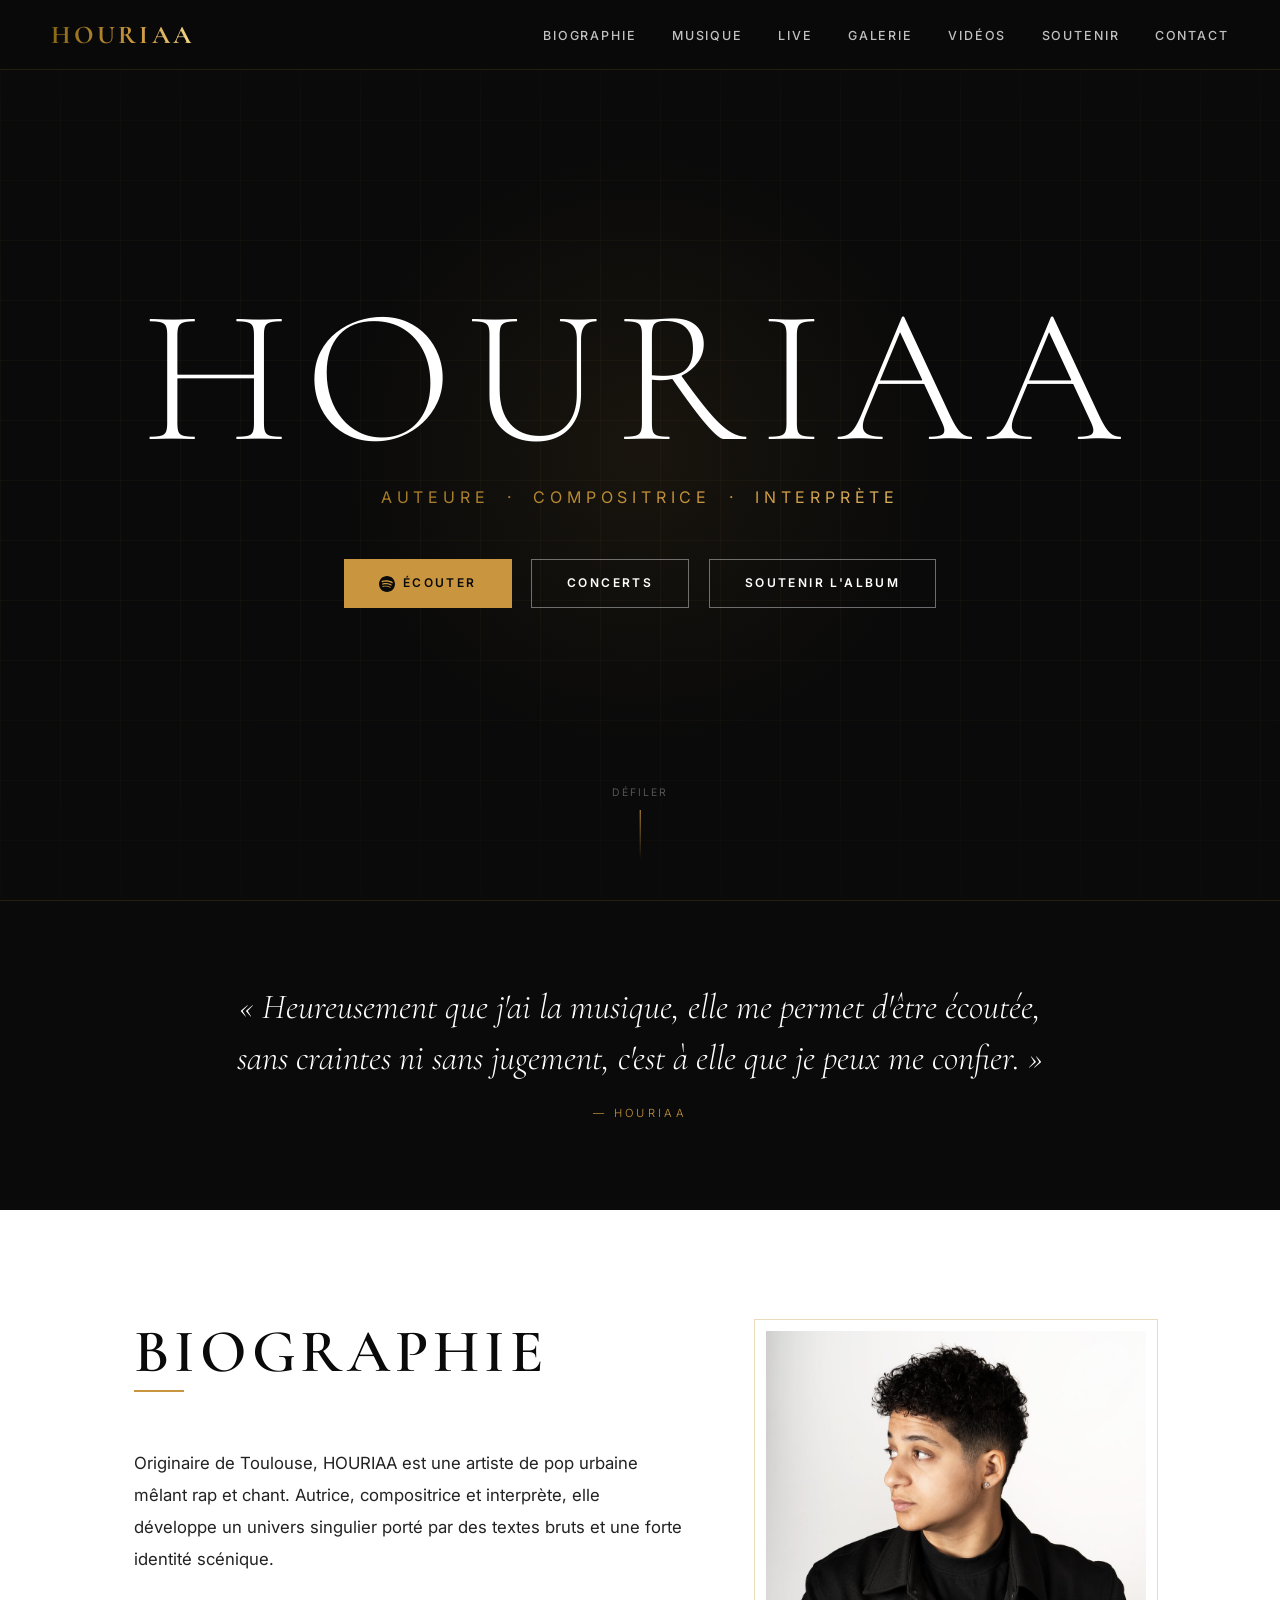
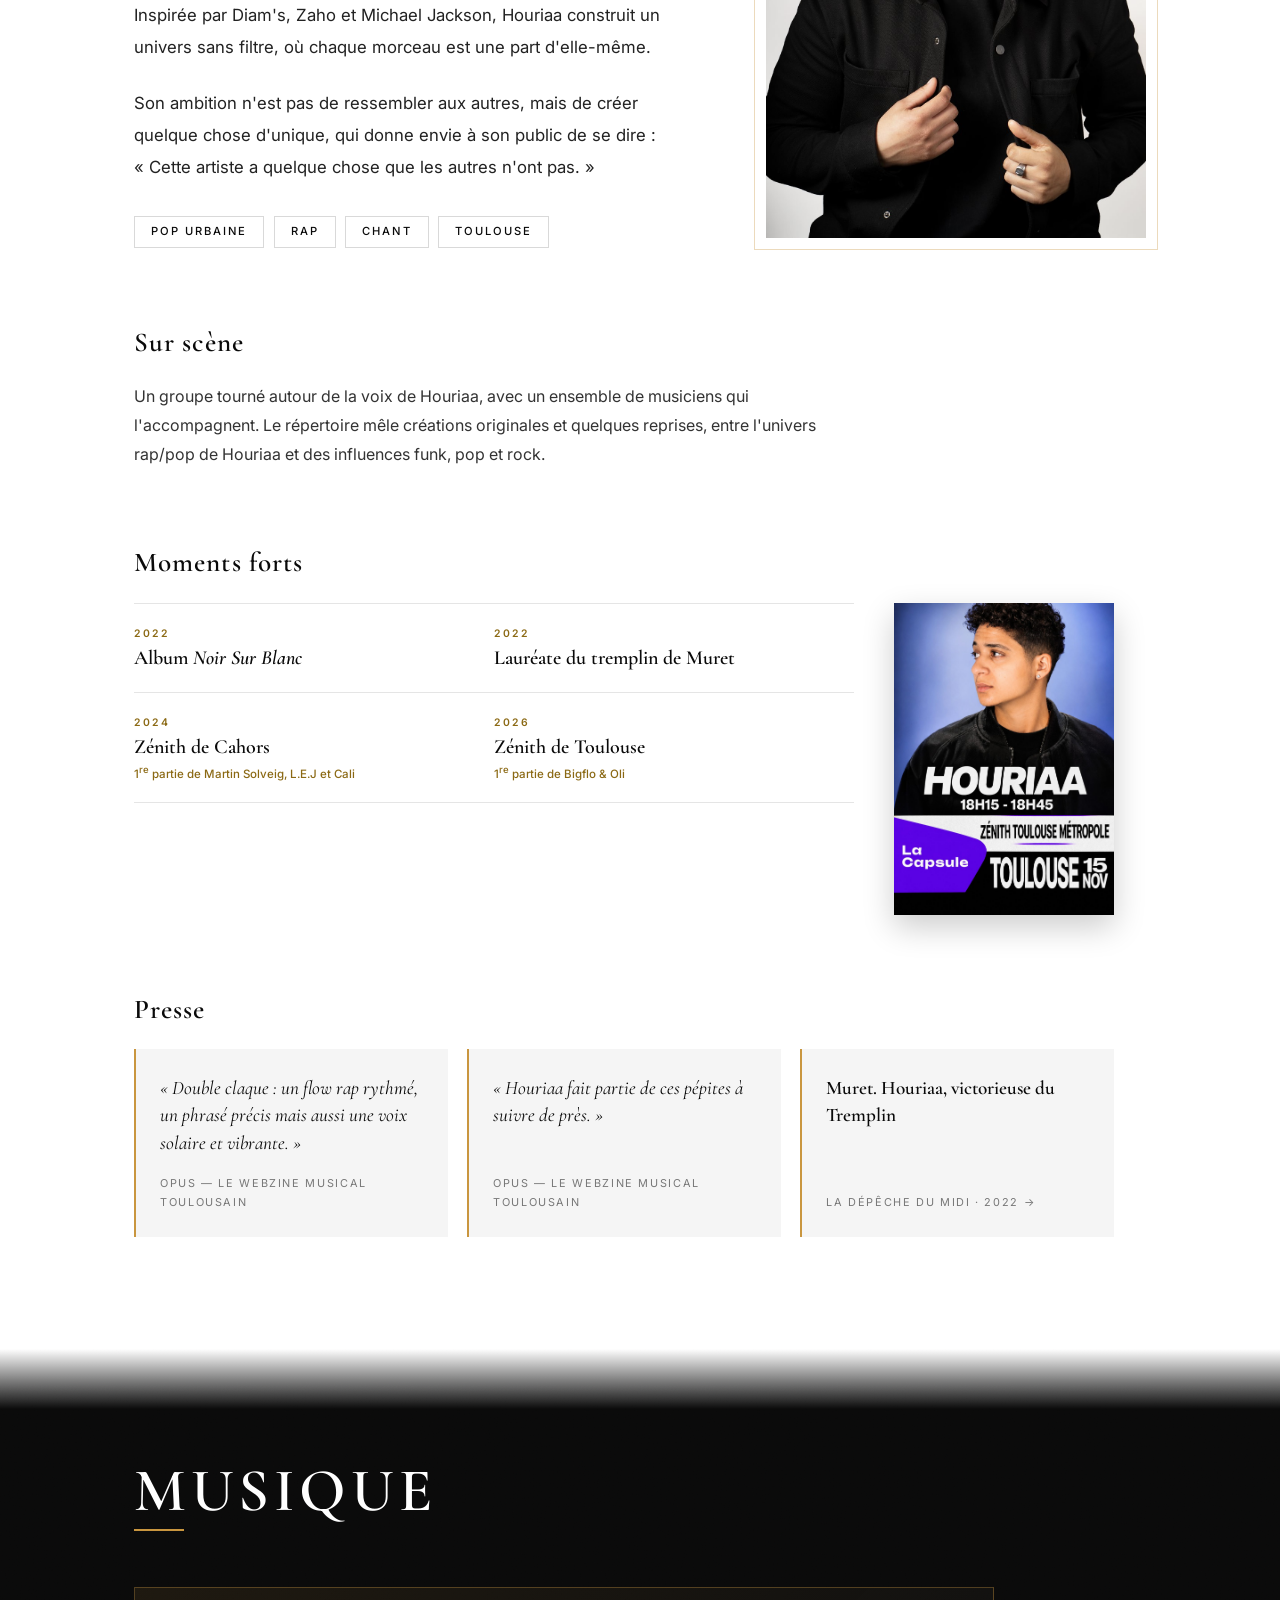
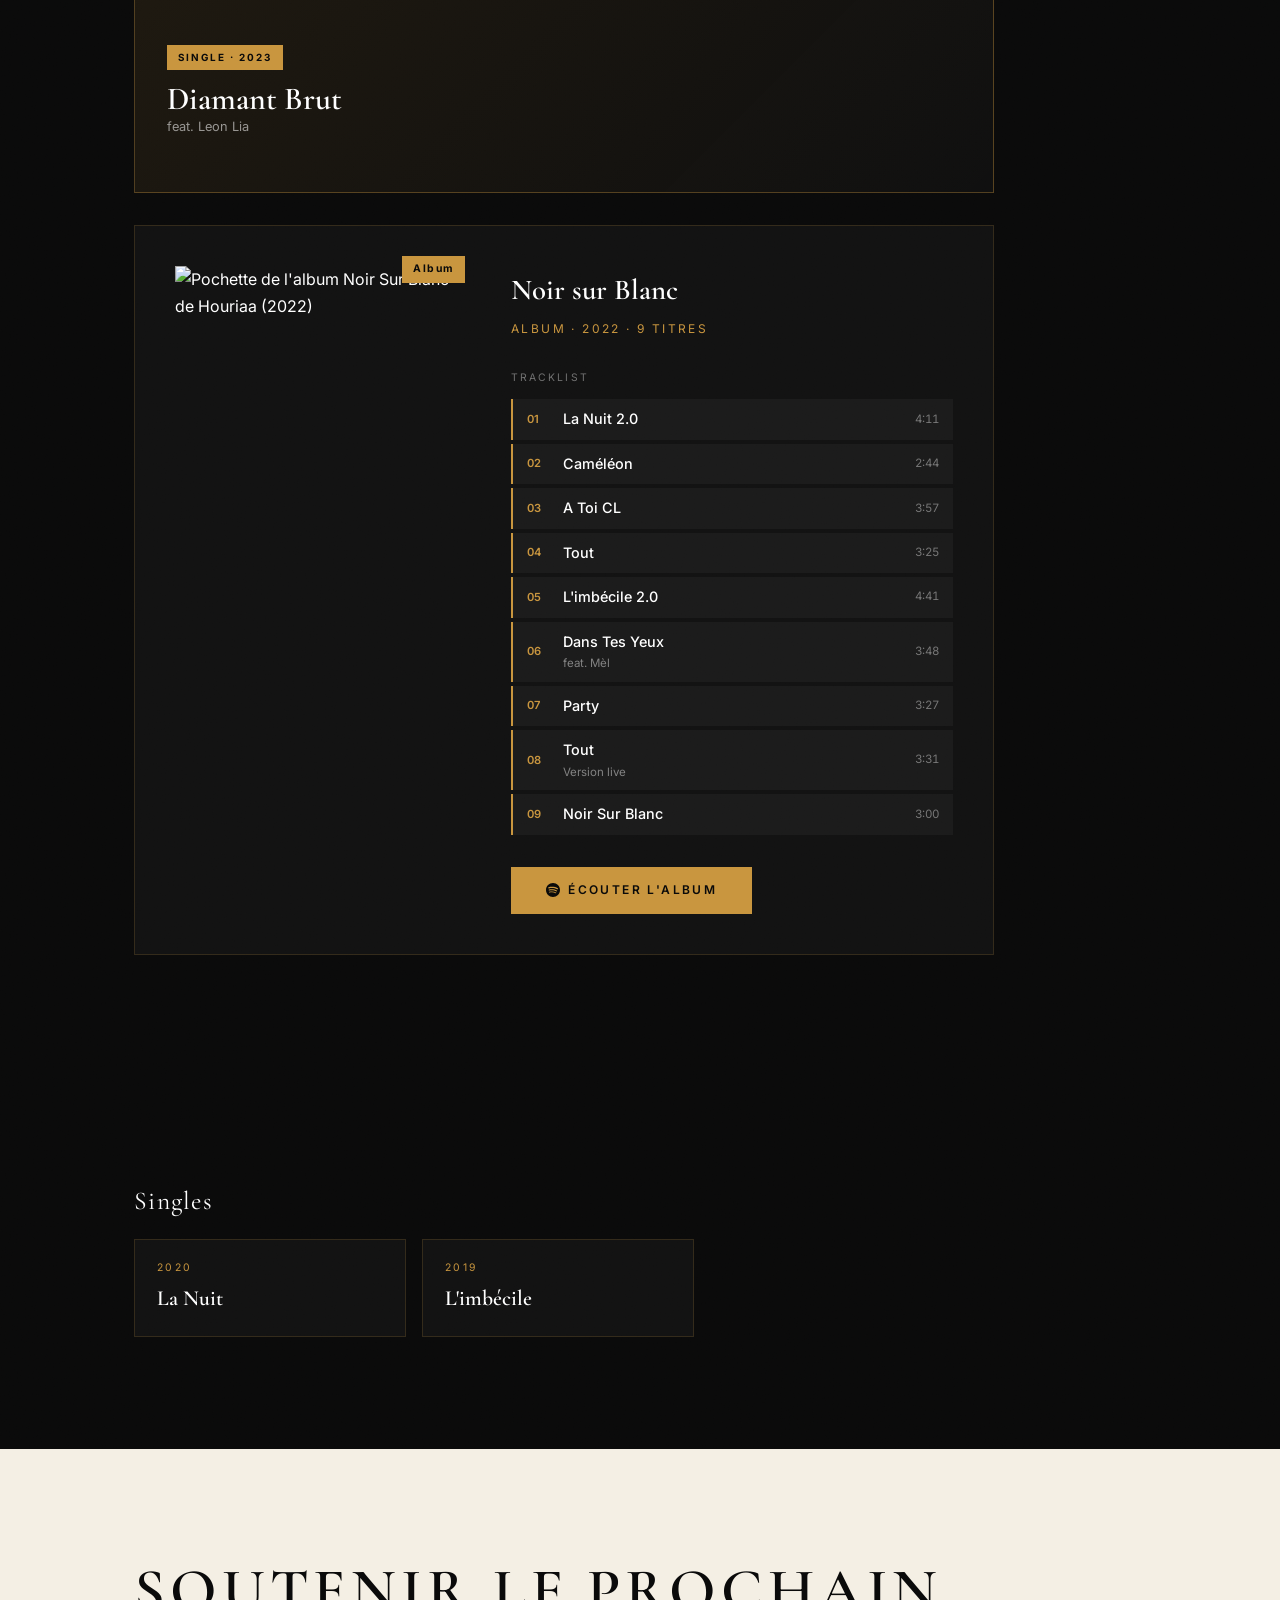
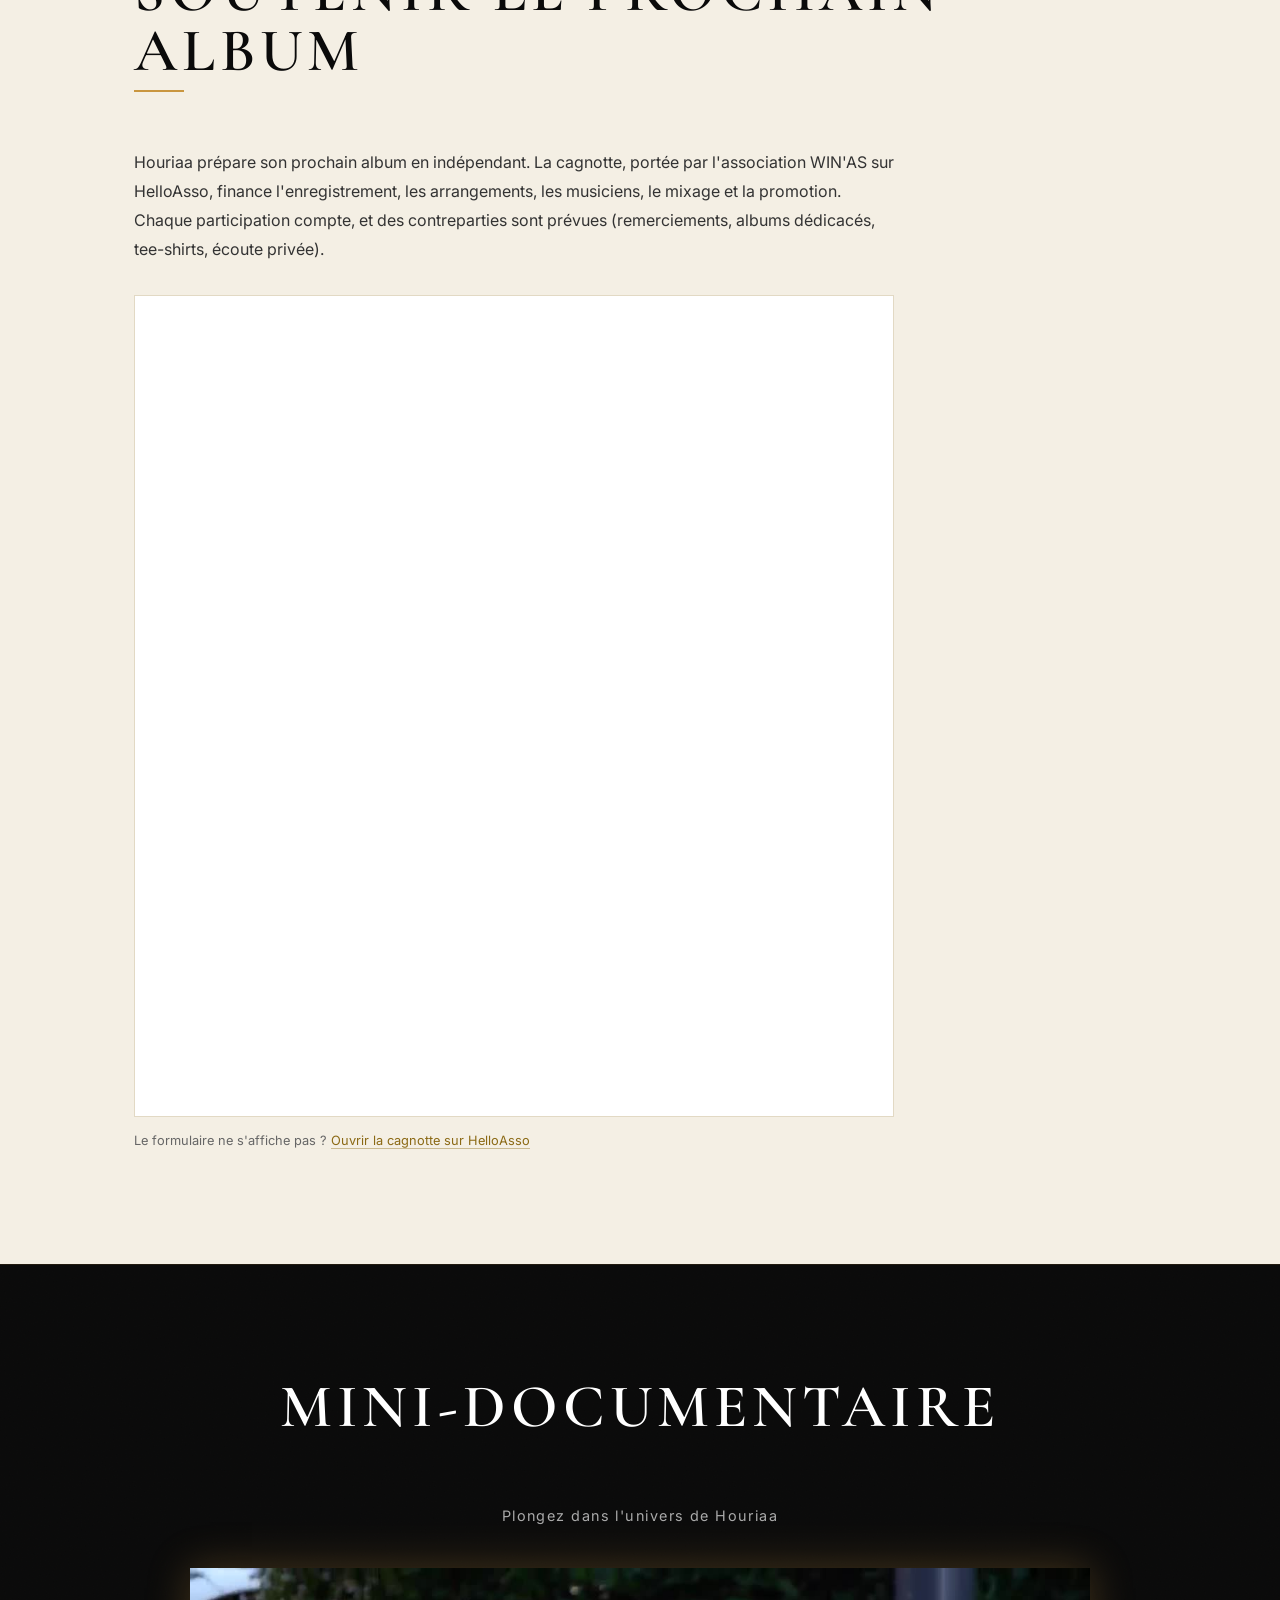
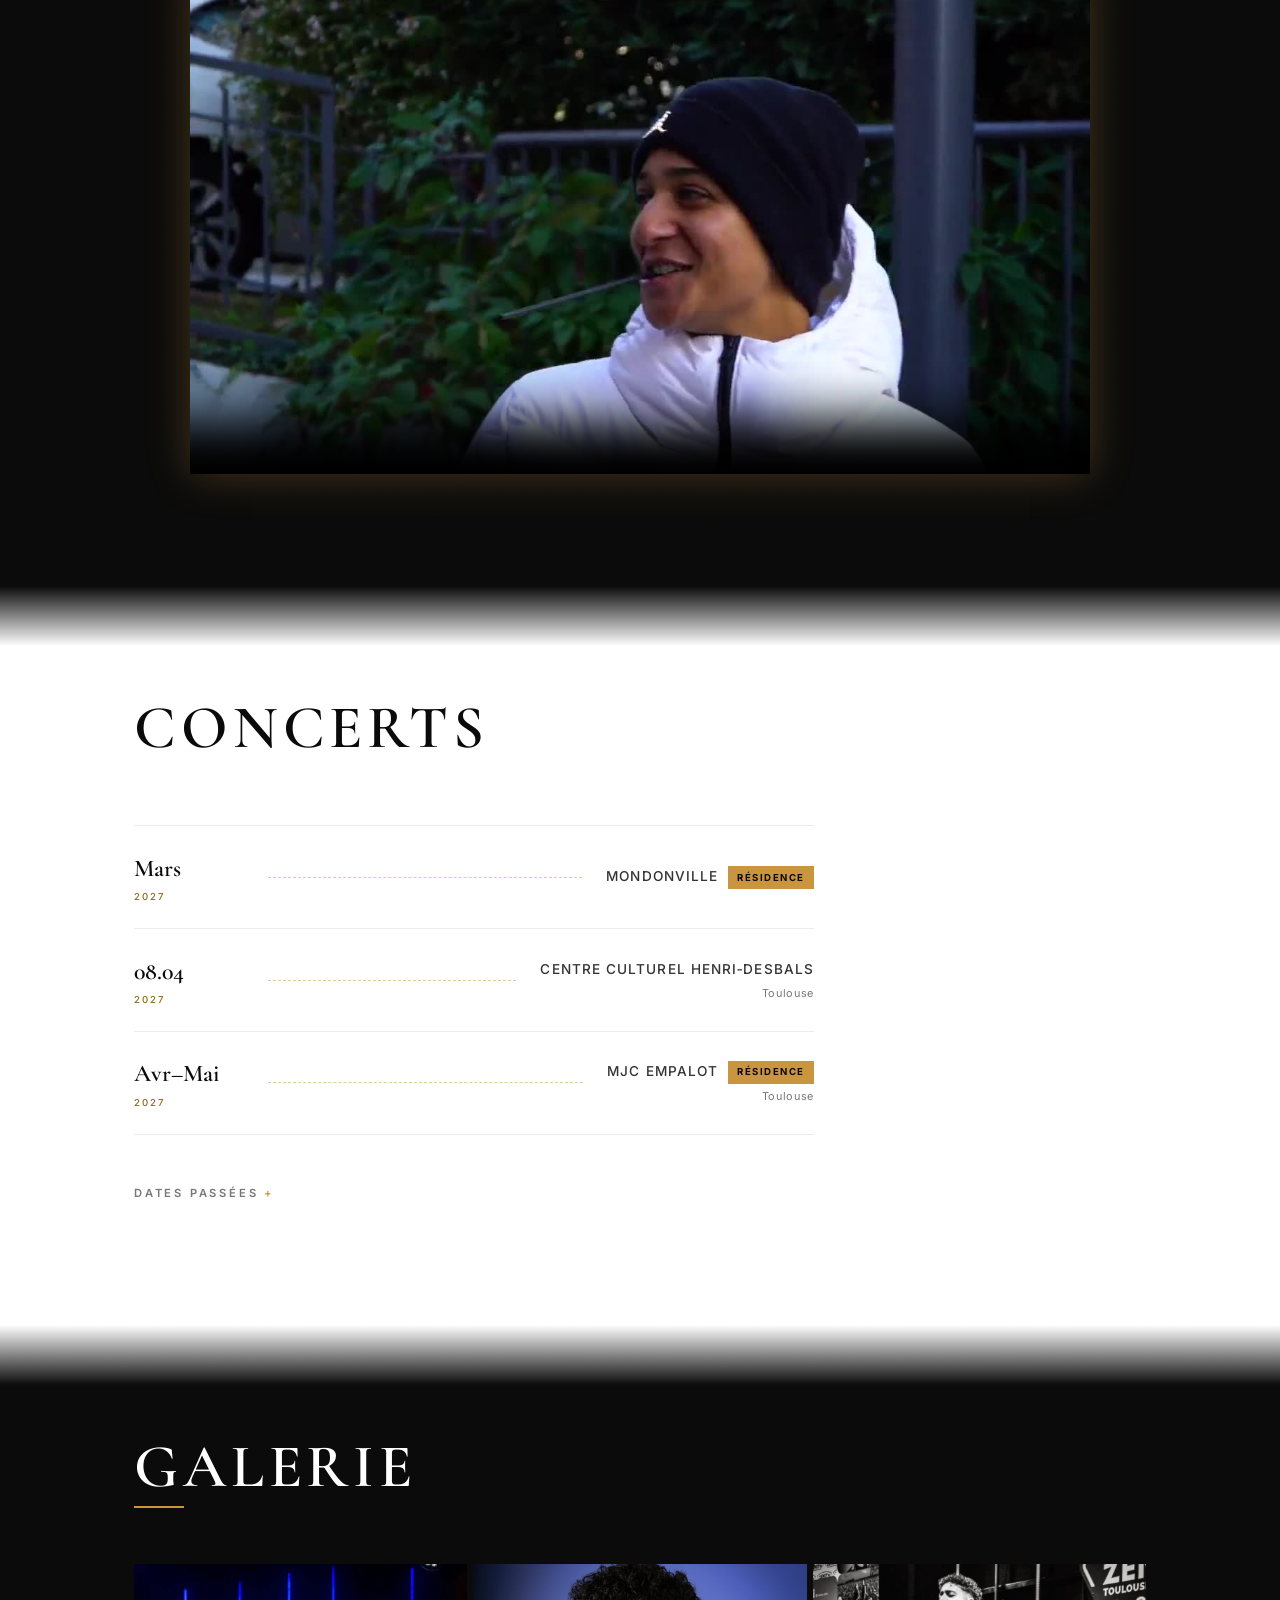
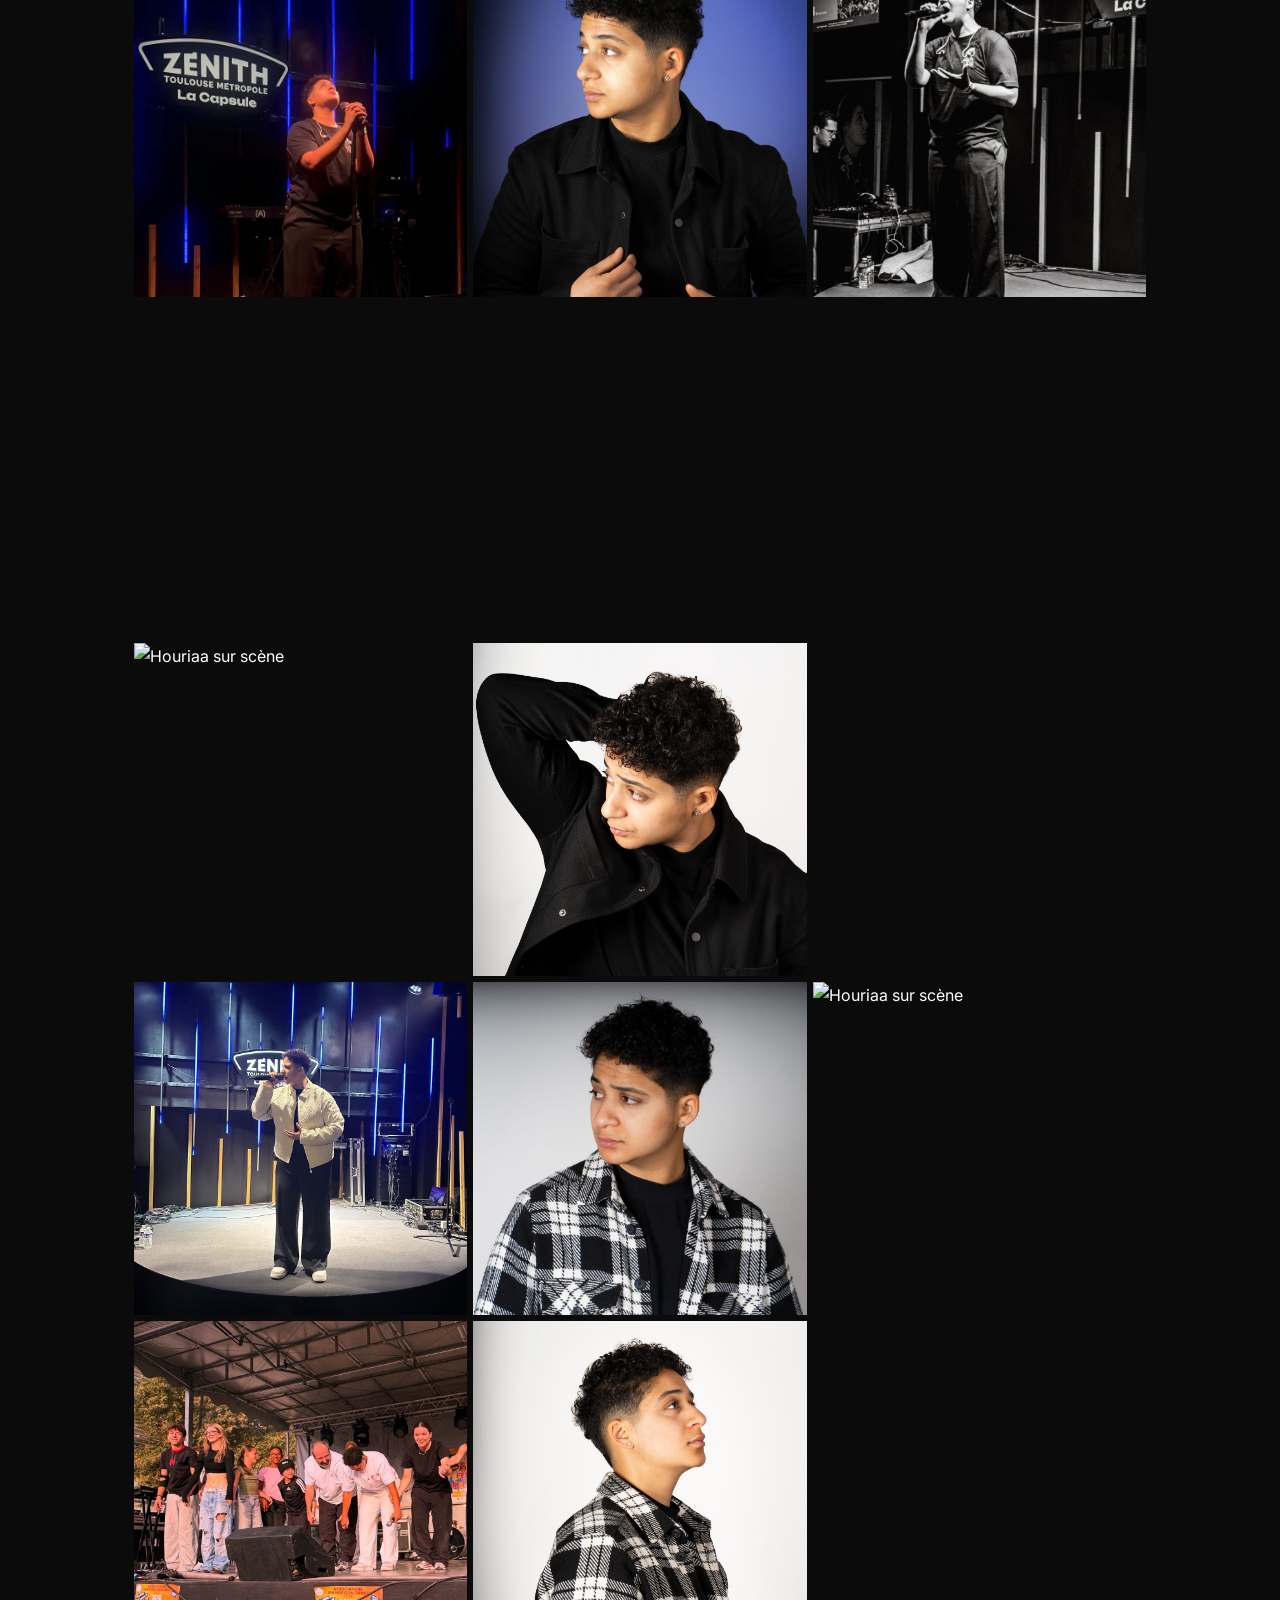
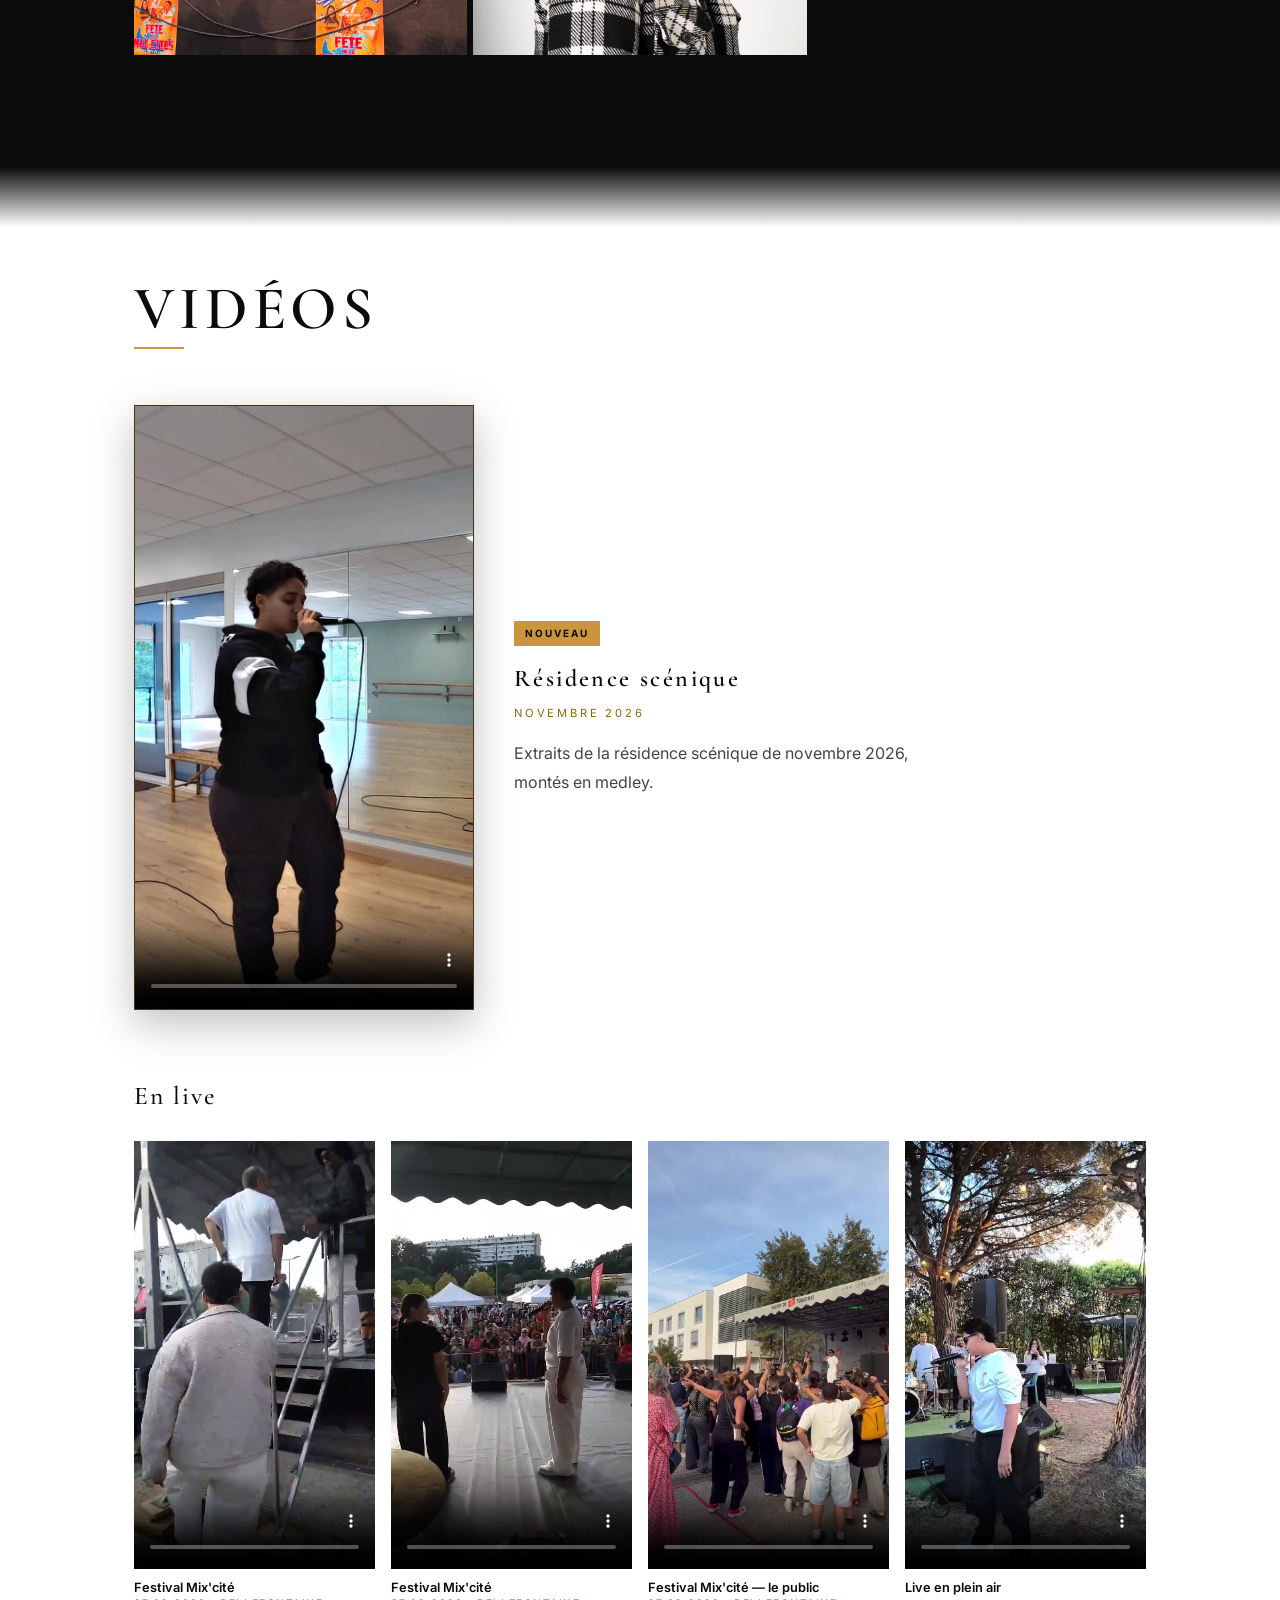
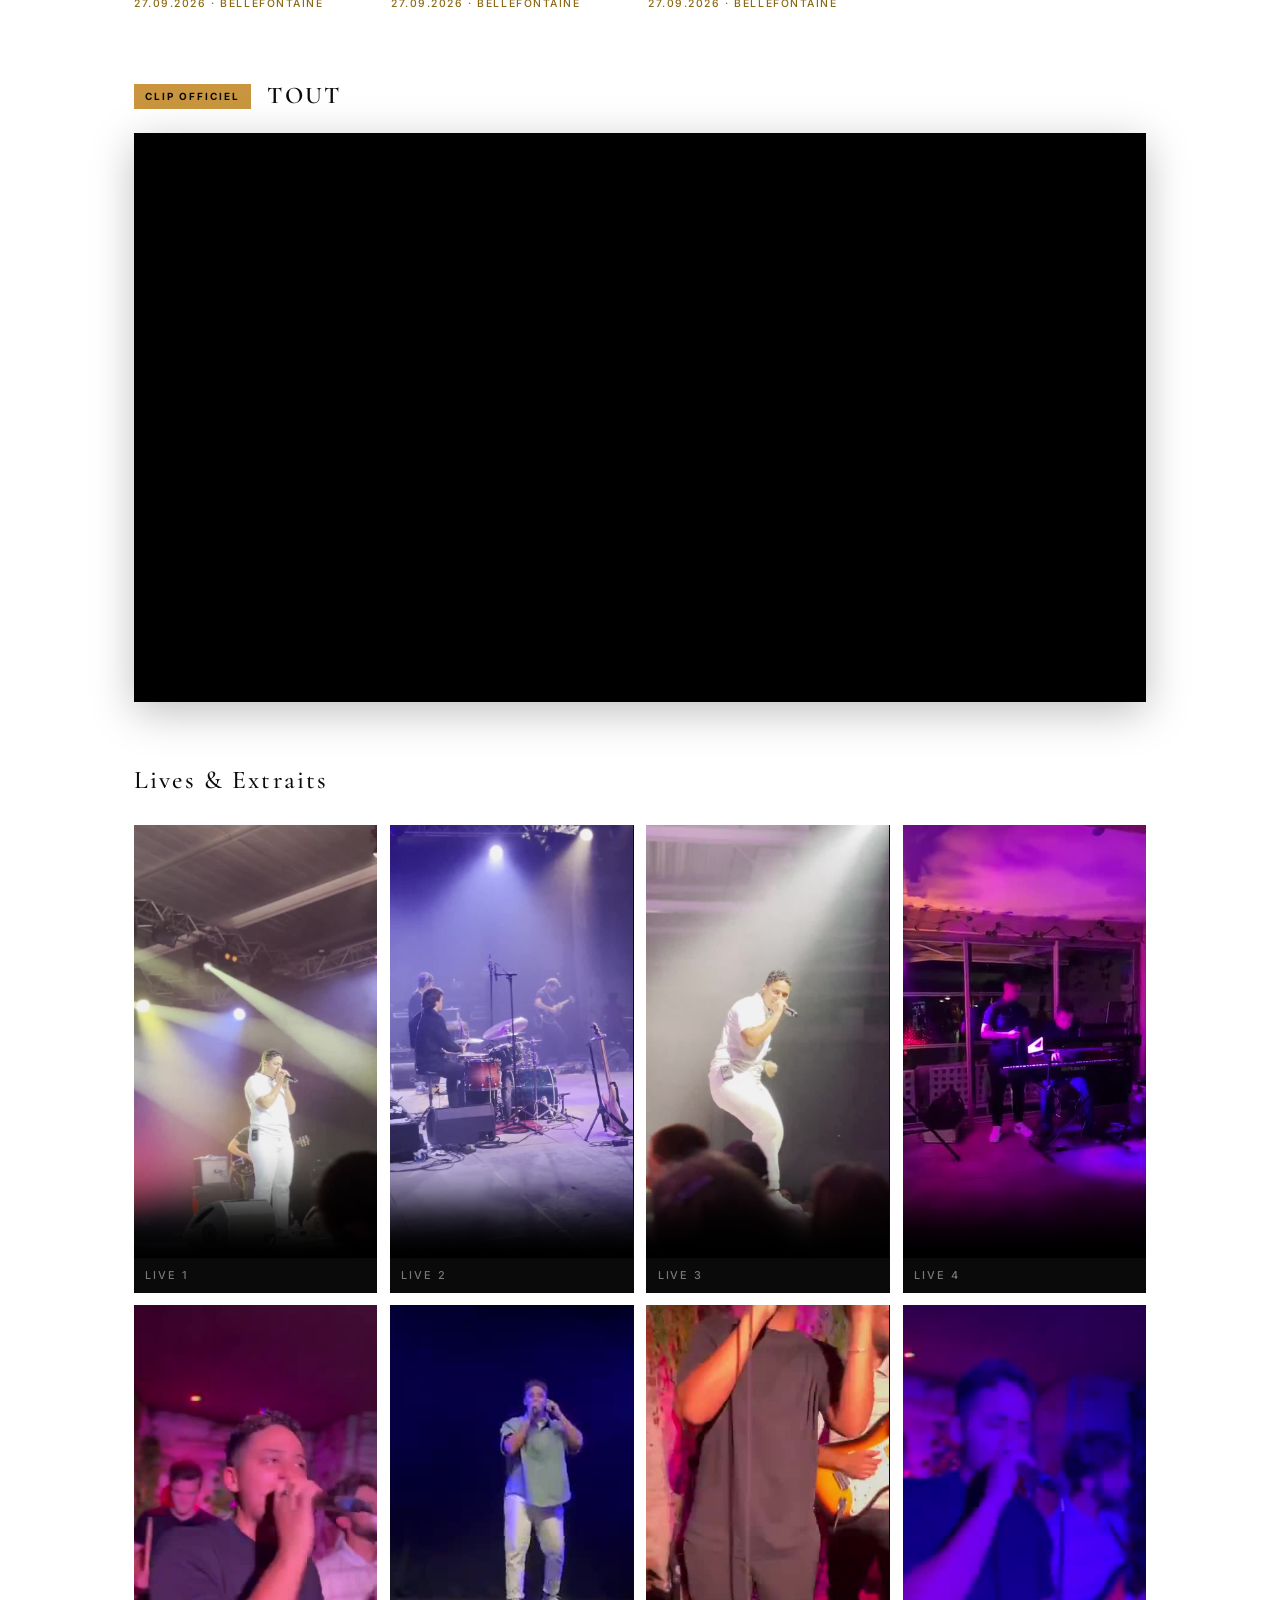
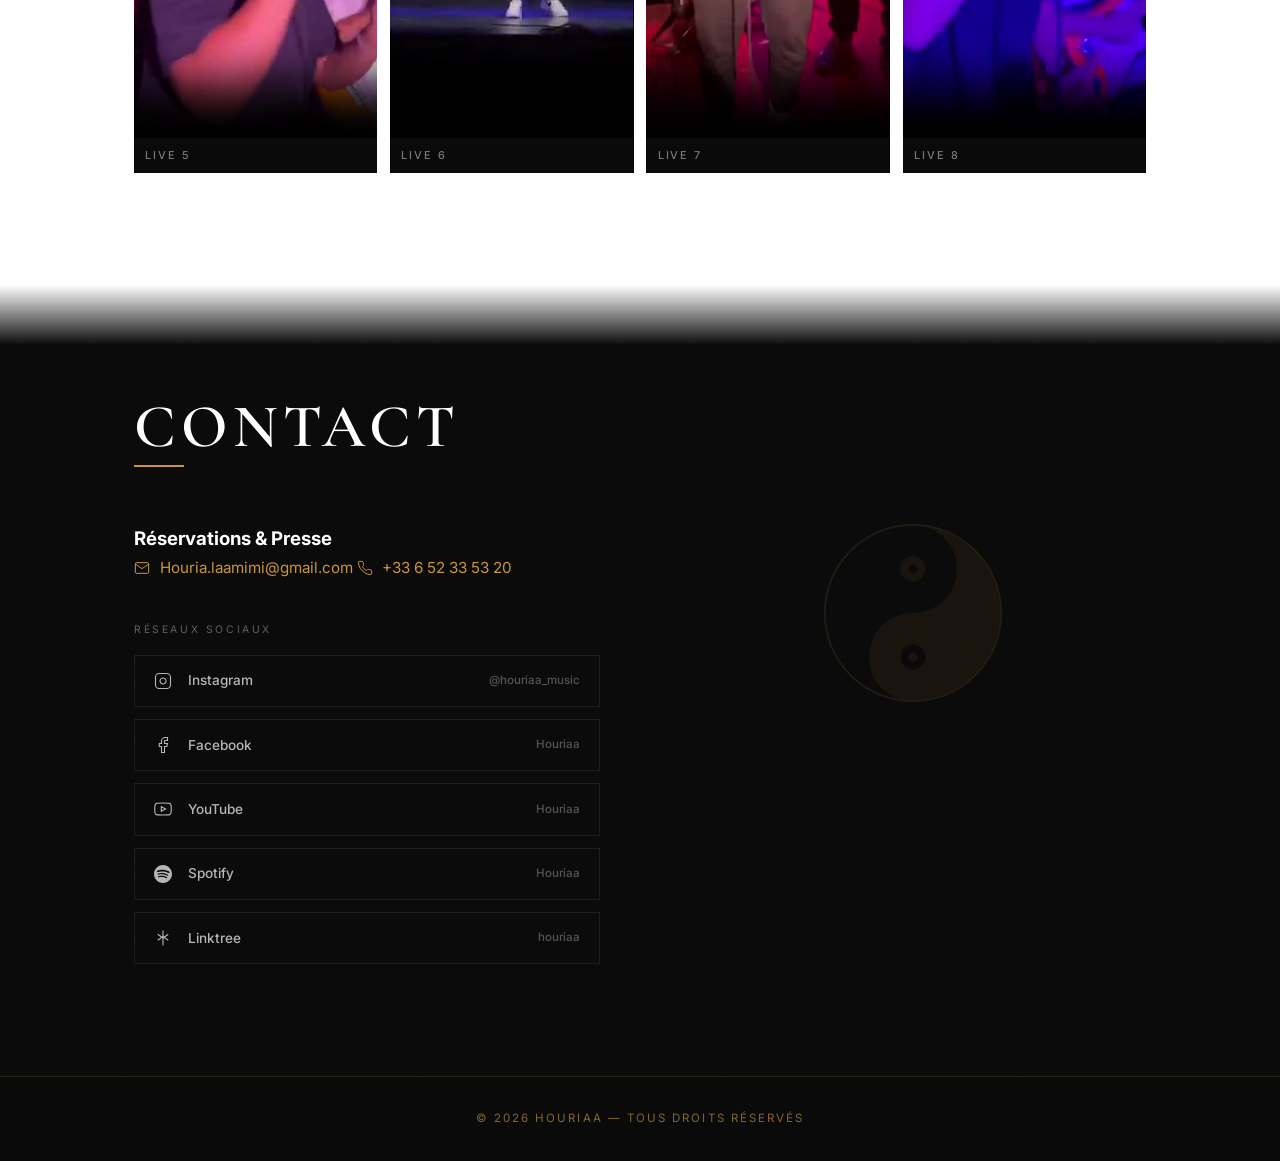
==== index.html @ e054973a "Zénith & Mix'cité (photos, affiche, lives verticaux), mini-doc = vidéo du teaser, cagnotte HelloAsso" ====
<!DOCTYPE html>
<html lang="fr">
<head>
  <meta charset="UTF-8" />
  <meta name="viewport" content="width=device-width, initial-scale=1.0" />
  <meta name="description" content="Houriaa, auteure-compositrice-interprète toulousaine : pop urbaine, rap, funk et RnB. Album Noir Sur Blanc, concerts, vidéos et contact booking." />
  <title>HOURIAA — Auteure · Compositrice · Interprète</title>
  <link rel="canonical" href="https://houriaagroupe-del.github.io/" />
  <meta name="theme-color" content="#0a0a0a" />
  <link rel="icon" type="image/png" sizes="32x32" href="favicon-32.png" />
  <link rel="apple-touch-icon" href="apple-touch-icon.png" />

  <!-- Aperçu de partage (WhatsApp, Insta, Facebook, Messenger, X…) -->
  <meta property="og:type" content="website" />
  <meta property="og:site_name" content="HOURIAA" />
  <meta property="og:locale" content="fr_FR" />
  <meta property="og:title" content="HOURIAA — Auteure · Compositrice · Interprète" />
  <meta property="og:description" content="Pop urbaine, rap, funk et RnB depuis Toulouse. Écoute, concerts, vidéos et booking." />
  <meta property="og:url" content="https://houriaagroupe-del.github.io/" />
  <meta property="og:image" content="https://houriaagroupe-del.github.io/images/og-image.jpg" />
  <meta property="og:image:width" content="1200" />
  <meta property="og:image:height" content="630" />
  <meta property="og:image:alt" content="HOURIAA — portrait en line art doré sur fond noir" />
  <meta name="twitter:card" content="summary_large_image" />
  <meta name="twitter:title" content="HOURIAA — Auteure · Compositrice · Interprète" />
  <meta name="twitter:description" content="Pop urbaine, rap, funk et RnB depuis Toulouse." />
  <meta name="twitter:image" content="https://houriaagroupe-del.github.io/images/og-image.jpg" />

  <!-- Données structurées (Google) -->
  <script type="application/ld+json">
  {
    "@context": "https://schema.org",
    "@type": "MusicGroup",
    "name": "Houriaa",
    "url": "https://houriaagroupe-del.github.io/",
    "image": "https://houriaagroupe-del.github.io/images/og-image.jpg",
    "description": "Houriaa, auteure-compositrice-interprète toulousaine : pop urbaine, rap, funk et RnB. Album Noir Sur Blanc, concerts, vidéos et contact booking.",
    "genre": ["Pop urbaine", "Rap", "Funk", "RnB"],
    "foundingLocation": { "@type": "Place", "name": "Toulouse, France" },
    "email": "mailto:Houria.laamimi@gmail.com",
    "sameAs": [
      "https://open.spotify.com/intl-fr/artist/2ti1WK89JMdxVSBC00odyk",
      "https://www.instagram.com/houriaa_music/",
      "https://www.facebook.com/p/Houriaa-100064554679553/",
      "https://www.youtube.com/channel/UCem3C15qZhtzLAhhozmP1uw",
      "https://linktr.ee/houriaa"
    ],
    "album": {
      "@type": "MusicAlbum",
      "name": "Noir Sur Blanc",
      "datePublished": "2022",
      "numTracks": 9,
      "url": "https://open.spotify.com/intl-fr/album/3kltqJQ4PSQASx4Fxm5bx3"
    }
  }
  </script>
  <link rel="preconnect" href="https://fonts.googleapis.com" />
  <link rel="preconnect" href="https://fonts.gstatic.com" crossorigin />
  <link href="https://fonts.googleapis.com/css2?family=Cormorant+Garamond:ital,wght@0,300;0,400;0,500;0,600;0,700;1,300;1,400&family=Inter:wght@300;400;500;600&display=swap" rel="stylesheet" />
  <link rel="stylesheet" href="css/style.css?v=9" />
</head>
<body>

  <!-- ===== NAVBAR ===== -->
  <nav class="navbar" id="navbar">
    <a href="#hero" class="nav-logo">HOURIAA</a>
    <ul class="nav-links" id="navLinks">
      <li><a href="#biographie" onclick="closeMenu()">Biographie</a></li>
            <li><a href="#musique" onclick="closeMenu()">Musique</a></li>
      <li><a href="#live" onclick="closeMenu()">Live</a></li>
      <li><a href="#galerie" onclick="closeMenu()">Galerie</a></li>
      <li><a href="#videos" onclick="closeMenu()">Vidéos</a></li>
      <li><a href="#soutenir" onclick="closeMenu()">Soutenir</a></li>
      <li><a href="#contact" onclick="closeMenu()">Contact</a></li>
    </ul>
    <button class="hamburger" id="hamburger" aria-label="Menu" aria-expanded="false">
      <span></span><span></span><span></span>
    </button>
  </nav>

  <!-- ===== HERO ===== -->
  <section class="hero" id="hero">
    <div class="hero-bg-lines"></div>
    <div class="hero-glow"></div>
    <div class="hero-content">
      <h1 class="hero-name">HOURIAA</h1>
      <p class="hero-subtitle">Auteure &nbsp;·&nbsp; Compositrice &nbsp;·&nbsp; Interprète</p>
      <div class="hero-buttons">
        <a href="https://open.spotify.com/intl-fr/artist/2ti1WK89JMdxVSBC00odyk" target="_blank" rel="noopener" class="btn btn-primary">
          <svg width="16" height="16" viewBox="0 0 24 24" fill="currentColor"><path d="M12 0C5.4 0 0 5.4 0 12s5.4 12 12 12 12-5.4 12-12S18.66 0 12 0zm5.521 17.34c-.24.359-.66.48-1.021.24-2.82-1.74-6.36-2.101-10.561-1.141-.418.122-.779-.179-.899-.539-.12-.421.18-.78.54-.9 4.56-1.021 8.52-.6 11.64 1.32.42.18.479.659.301 1.02zm1.44-3.3c-.301.42-.841.6-1.262.3-3.239-1.98-8.159-2.58-11.939-1.38-.479.12-1.02-.12-1.14-.6-.12-.48.12-1.021.6-1.141C9.6 9.9 15 10.561 18.72 12.84c.361.181.54.78.241 1.2zm.12-3.36C15.24 8.4 8.82 8.16 5.16 9.301c-.6.179-1.2-.181-1.38-.721-.18-.601.18-1.2.72-1.381 4.26-1.26 11.28-1.02 15.721 1.621.539.3.719 1.02.419 1.56-.299.421-1.02.599-1.559.3z"/></svg>
          Écouter
        </a>
        <a href="#live" class="btn btn-outline">Concerts</a>
        <a href="#soutenir" class="btn btn-outline">Soutenir l'album</a>
      </div>
    </div>
    <div class="hero-scroll-hint">
      <span>Défiler</span>
      <div class="scroll-line"></div>
    </div>
  </section>

  <!-- ===== CITATION ===== -->
  <section class="quote-band" aria-label="Citation">
    <blockquote class="quote-band-text fade-in">
      «&nbsp;Heureusement que j'ai la musique, elle me permet d'être écoutée, sans craintes ni sans jugement, c'est à elle que je peux me confier.&nbsp;»
      <cite>— Houriaa</cite>
    </blockquote>
  </section>

  <!-- ===== BIOGRAPHIE ===== -->
  <section class="section bio-section" id="biographie">
    <div class="section-inner">
      <div class="bio-grid">
        <div class="fade-in-left">
          <h2 class="section-title">Biographie</h2>
          <div class="section-rule"></div>
          <div class="bio-text">
            <p>
              Originaire de Toulouse, HOURIAA est une artiste de pop urbaine mêlant rap et chant. Autrice, compositrice et interprète, elle développe un univers singulier porté par des textes bruts et une forte identité scénique.
            </p>
            <p>
              Inspirée par Diam's, Zaho et Michael Jackson, Houriaa construit un univers sans filtre, où chaque morceau est une part d'elle-même.
            </p>
            <p>
              Son ambition n'est pas de ressembler aux autres, mais de créer quelque chose d'unique, qui donne envie à son public de se dire&nbsp;: «&nbsp;Cette artiste a quelque chose que les autres n'ont pas.&nbsp;»
            </p>
          </div>
          <div class="bio-tags">
            <span class="bio-tag">Pop urbaine</span>
            <span class="bio-tag">Rap</span>
            <span class="bio-tag">Chant</span>
            <span class="bio-tag">Toulouse</span>
          </div>
        </div>
        <div class="bio-img-wrap fade-in-right">
          <img src="images/portraits/portrait_4.jpg" alt="Portrait de Houriaa" />
        </div>
      </div>

      <div class="stage-block fade-in">
        <h3 class="sub-title">Sur scène</h3>
        <p class="stage-text">
          Un groupe tourné autour de la voix de Houriaa, avec un ensemble de musiciens qui l'accompagnent.
          Le répertoire mêle créations originales et quelques reprises, entre l'univers rap/pop de Houriaa
          et des influences funk, pop et rock.
        </p>
      </div>

      <div class="highlights fade-in">
        <h3 class="sub-title">Moments forts</h3>
        <div class="highlights-wrap">
        <ul class="highlights-list">
          <li><span class="hl-year">2022</span><span class="hl-name">Album <em>Noir Sur Blanc</em></span></li>
          <li><span class="hl-year">2022</span><span class="hl-name">Lauréate du tremplin de Muret</span></li>
          <li><span class="hl-year">2024</span><span class="hl-name">Zénith de Cahors<small>1<sup>re</sup> partie de Martin Solveig, L.E.J et Cali</small></span></li>
          <li><span class="hl-year">2026</span><span class="hl-name">Zénith de Toulouse<small>1<sup>re</sup> partie de Bigflo &amp; Oli</small></span></li>
        </ul>
        <figure class="highlights-poster">
          <img src="images/affiche_zenith.jpg" alt="Affiche : Houriaa au Zénith Toulouse Métropole, La Capsule, 15 novembre" loading="lazy" />
        </figure>
        </div>
      </div>

      <div class="press fade-in">
        <h3 class="sub-title">Presse</h3>
        <div class="press-grid">
          <figure class="press-card">
            <blockquote>«&nbsp;Double claque&nbsp;: un flow rap rythmé, un phrasé précis mais aussi une voix solaire et vibrante.&nbsp;»</blockquote>
            <figcaption>Opus — le webzine musical toulousain</figcaption>
          </figure>
          <figure class="press-card">
            <blockquote>«&nbsp;Houriaa fait partie de ces pépites à suivre de près.&nbsp;»</blockquote>
            <figcaption>Opus — le webzine musical toulousain</figcaption>
          </figure>
          <a class="press-card press-card--link" href="https://www.ladepeche.fr/2022/09/29/houriaa-victorieuse-du-tremplin-en-concert-samedi-10701063.php" target="_blank" rel="noopener">
            <blockquote>Muret. Houriaa, victorieuse du Tremplin</blockquote>
            <figcaption>La Dépêche du Midi · 2022 <span aria-hidden="true">→</span></figcaption>
          </a>
        </div>
      </div>
    </div>
  </section>

  <!-- ===== MUSIQUE ===== -->
  <section class="section music-section" id="musique">
    <div class="section-inner">
      <h2 class="section-title fade-in">Musique</h2>
      <div class="section-rule fade-in"></div>

      <div class="featured-single fade-in">
        <div class="featured-single-info">
          <span class="video-badge">Single · 2023</span>
          <h3>Diamant Brut</h3>
          <p class="featured-single-feat">feat. Leon Lia</p>
        </div>
        <iframe src="https://open.spotify.com/embed/album/621QUp1EcWJjsu84VCGnO2?utm_source=generator&amp;theme=0"
          title="Diamant Brut — lecteur Spotify" width="100%" height="152" frameborder="0" loading="lazy"
          allow="autoplay; clipboard-write; encrypted-media; fullscreen; picture-in-picture"></iframe>
      </div>

      <div class="album-card fade-in">
        <div class="album-cover">
          <img src="images/image_album_noir_sur_blanc.jpg" alt="Pochette de l'album Noir Sur Blanc de Houriaa (2022)" />
          <div class="album-year-badge">Album</div>
        </div>
        <div class="album-info">
          <h3>Noir sur Blanc</h3>
          <p class="album-year">Album · 2022 · 9 titres</p>
          <p class="tracks-label">Tracklist</p>
          <ol class="track-list track-list--full">
            <li class="track-item">
              <span class="track-num">01</span>
              <div class="track-info">
                <div class="track-title">La Nuit 2.0</div>
              </div>
              <span class="track-dur">4:11</span>
            </li>
            <li class="track-item">
              <span class="track-num">02</span>
              <div class="track-info">
                <div class="track-title">Caméléon</div>
              </div>
              <span class="track-dur">2:44</span>
            </li>
            <li class="track-item">
              <span class="track-num">03</span>
              <div class="track-info">
                <div class="track-title">A Toi CL</div>
              </div>
              <span class="track-dur">3:57</span>
            </li>
            <li class="track-item">
              <span class="track-num">04</span>
              <div class="track-info">
                <div class="track-title">Tout</div>
              </div>
              <span class="track-dur">3:25</span>
            </li>
            <li class="track-item">
              <span class="track-num">05</span>
              <div class="track-info">
                <div class="track-title">L'imbécile 2.0</div>
              </div>
              <span class="track-dur">4:41</span>
            </li>
            <li class="track-item">
              <span class="track-num">06</span>
              <div class="track-info">
                <div class="track-title">Dans Tes Yeux</div>
                <div class="track-feat">feat. Mèl</div>
              </div>
              <span class="track-dur">3:48</span>
            </li>
            <li class="track-item">
              <span class="track-num">07</span>
              <div class="track-info">
                <div class="track-title">Party</div>
              </div>
              <span class="track-dur">3:27</span>
            </li>
            <li class="track-item">
              <span class="track-num">08</span>
              <div class="track-info">
                <div class="track-title">Tout</div>
                <div class="track-feat">Version live</div>
              </div>
              <span class="track-dur">3:31</span>
            </li>
            <li class="track-item">
              <span class="track-num">09</span>
              <div class="track-info">
                <div class="track-title">Noir Sur Blanc</div>
              </div>
              <span class="track-dur">3:00</span>
            </li>
          </ol>
          <a href="https://open.spotify.com/intl-fr/album/3kltqJQ4PSQASx4Fxm5bx3" target="_blank" rel="noopener" class="btn btn-primary">
            <svg width="14" height="14" viewBox="0 0 24 24" fill="currentColor"><path d="M12 0C5.4 0 0 5.4 0 12s5.4 12 12 12 12-5.4 12-12S18.66 0 12 0zm5.521 17.34c-.24.359-.66.48-1.021.24-2.82-1.74-6.36-2.101-10.561-1.141-.418.122-.779-.179-.899-.539-.12-.421.18-.78.54-.9 4.56-1.021 8.52-.6 11.64 1.32.42.18.479.659.301 1.02zm1.44-3.3c-.301.42-.841.6-1.262.3-3.239-1.98-8.159-2.58-11.939-1.38-.479.12-1.02-.12-1.14-.6-.12-.48.12-1.021.6-1.141C9.6 9.9 15 10.561 18.72 12.84c.361.181.54.78.241 1.2zm.12-3.36C15.24 8.4 8.82 8.16 5.16 9.301c-.6.179-1.2-.181-1.38-.721-.18-.601.18-1.2.72-1.381 4.26-1.26 11.28-1.02 15.721 1.621.539.3.719 1.02.419 1.56-.299.421-1.02.599-1.559.3z"/></svg>
            Écouter l'album
          </a>
        </div>
      </div>

      <div class="spotify-embed fade-in">
        <iframe src="https://open.spotify.com/embed/album/3kltqJQ4PSQASx4Fxm5bx3?utm_source=generator&amp;theme=0"
          title="Noir Sur Blanc — lecteur Spotify" width="100%" height="152" frameborder="0" loading="lazy"
          allow="autoplay; clipboard-write; encrypted-media; fullscreen; picture-in-picture"></iframe>
      </div>

      <h3 class="singles-title fade-in">Singles</h3>
      <div class="singles-grid fade-in">
        <a class="single-card" href="https://open.spotify.com/intl-fr/album/2DsxPuyZ5KXwnT80NYrYHc" target="_blank" rel="noopener">
          <span class="single-year">2020</span>
          <span class="single-name">La Nuit</span>
        </a>
        <a class="single-card" href="https://open.spotify.com/intl-fr/album/0y5SOBpU1jpBOcs51gREUp" target="_blank" rel="noopener">
          <span class="single-year">2019</span>
          <span class="single-name">L'imbécile</span>
        </a>
      </div>
    </div>
  </section>

  <!-- ===== SOUTENIR / CAGNOTTE ===== -->
  <section class="section support-section" id="soutenir">
    <div class="section-inner">
      <h2 class="section-title fade-in">Soutenir le prochain album</h2>
      <div class="section-rule fade-in"></div>
      <p class="support-intro fade-in">
        Houriaa prépare son prochain album en indépendant. La cagnotte, portée par l'association WIN'AS sur HelloAsso,
        finance l'enregistrement, les arrangements, les musiciens, le mixage et la promotion.
        Chaque participation compte, et des contreparties sont prévues (remerciements, albums dédicacés, tee-shirts, écoute privée).
      </p>
      <div class="support-widget fade-in">
        <iframe id="haWidget" title="Cagnotte HelloAsso : aidez Houriaa à donner vie à son nouvel album"
          src="https://www.helloasso.com/associations/win-as/formulaires/2/widget"
          allowtransparency="true" scrolling="auto" loading="lazy"></iframe>
      </div>
      <p class="support-fallback fade-in">Le formulaire ne s'affiche pas&nbsp;? <a href="https://www.helloasso.com/associations/win-as/formulaires/2" target="_blank" rel="noopener">Ouvrir la cagnotte sur HelloAsso</a></p>
    </div>
  </section>

  <!-- ===== MINI-DOCUMENTAIRE ===== -->
  <section class="section youtube-section" id="video">
    <div class="section-inner">
      <h2 class="section-title fade-in">MINI-DOCUMENTAIRE</h2>
      <div class="section-rule fade-in"></div>
      <p class="youtube-desc fade-in">Plongez dans l'univers de Houriaa</p>
      <div class="minidoc-video fade-in">
        <video src="videos/web/teaser_v3.mp4" poster="images/posters/teaser_v3.jpg" controls preload="none" playsinline></video>
      </div>
    </div>
  </section>

  <!-- ===== LIVE ===== -->
  <!-- Pour ajouter une date : copier un bloc .date-item dans #datesAll avec data-date="AAAA-MM-JJ" (dernier jour).
       Le script range automatiquement chaque date dans « À venir » ou « Dates passées ». -->
  <section class="section live-section" id="live">
    <div class="section-inner">
      <h2 class="section-title fade-in">Concerts</h2>
      <div class="section-rule fade-in"></div>

      <div class="dates-list" id="datesUpcoming"></div>
      <p class="dates-empty" id="datesEmpty" hidden>
        Nouvelles dates bientôt annoncées.<br />
        Programmateurs, salles, festivals : <a href="mailto:Houria.laamimi@gmail.com?subject=Booking%20Houriaa">contactez-nous pour le booking</a>.
      </p>

      <details class="dates-past" id="datesPastWrap">
        <summary>Dates passées</summary>
        <div class="dates-list" id="datesPast"></div>
      </details>

      <div id="datesAll" class="dates-list">
        <div class="date-item" data-date="2027-04-08">
          <span class="date-label">08.04<span class="date-year">2027</span></span>
          <span class="date-dots"></span>
          <span class="date-venue">Centre culturel Henri&#8209;Desbals<span class="date-sub">Toulouse</span></span>
        </div>
        <div class="date-item" data-date="2027-03-31">
          <span class="date-label">Mars<span class="date-year">2027</span></span>
          <span class="date-dots"></span>
          <span class="date-venue">Mondonville<span class="date-badge">Résidence</span></span>
        </div>
        <div class="date-item" data-date="2026-11-25">
          <span class="date-label">25.11<span class="date-year">2026</span></span>
          <span class="date-dots"></span>
          <span class="date-venue">Finale de l'Étoile Rose<span class="date-badge">Finale</span></span>
        </div>
        <div class="date-item date-item--highlight" data-date="2026-11-15">
          <span class="date-label">15.11<span class="date-year">2026</span></span>
          <span class="date-dots"></span>
          <span class="date-venue">Zénith de Toulouse<span class="date-sub">La Capsule · 1<sup>re</sup> partie de Bigflo &amp; Oli</span></span>
        </div>
        <div class="date-item" data-date="2026-11-06">
          <span class="date-label">06.11<span class="date-year">2026</span></span>
          <span class="date-dots"></span>
          <span class="date-venue">Vendredi Chez Draoui<span class="date-sub">Toulouse · Papus</span></span>
        </div>
        <div class="date-item" data-date="2026-09-30">
          <span class="date-label">30.09<span class="date-year">2026</span></span>
          <span class="date-dots"></span>
          <span class="date-venue">L'Étoile Rose<span class="date-badge">Demi-finale</span><span class="date-sub">Flashback Café, Toulouse</span></span>
        </div>
        <div class="date-item" data-date="2026-09-27">
          <span class="date-label">27.09<span class="date-year">2026</span></span>
          <span class="date-dots"></span>
          <span class="date-venue">Festival Mix'cité<span class="date-badge">Festival</span><span class="date-sub">Toulouse · Bellefontaine</span></span>
        </div>
        <div class="date-item" data-date="2026-09-11">
          <span class="date-label">11.09<span class="date-year">2026</span></span>
          <span class="date-dots"></span>
          <span class="date-venue">Bellefontaine<span class="date-sub">Toulouse</span></span>
        </div>
        <div class="date-item" data-date="2026-09-09">
          <span class="date-label">09.09<span class="date-year">2026</span></span>
          <span class="date-dots"></span>
          <span class="date-venue">Centre culturel Henri&#8209;Desbals<span class="date-sub">Toulouse</span></span>
        </div>
        <div class="date-item" data-date="2026-08-01">
          <span class="date-label">01.08<span class="date-year">2026</span></span>
          <span class="date-dots"></span>
          <span class="date-venue">Reynerie<span class="date-sub">Toulouse</span></span>
        </div>
        <div class="date-item" data-date="2026-07-23">
          <span class="date-label">23.07<span class="date-year">2026</span></span>
          <span class="date-dots"></span>
          <span class="date-venue">Cornebarrieu</span>
        </div>
        <div class="date-item" data-date="2027-05-31">
          <span class="date-label">Avr–Mai<span class="date-year">2027</span></span>
          <span class="date-dots"></span>
          <span class="date-venue">MJC Empalot<span class="date-badge">Résidence</span><span class="date-sub">Toulouse</span></span>
        </div>
        <div class="date-item" data-date="2026-05-30">
          <span class="date-label">30.05<span class="date-year">2026</span></span>
          <span class="date-dots"></span>
          <span class="date-venue">Toulouse</span>
        </div>
        <div class="date-item" data-date="2026-06-14">
          <span class="date-label">14.06<span class="date-year">2026</span></span>
          <span class="date-dots"></span>
          <span class="date-venue">Toulouse</span>
        </div>
        <div class="date-item" data-date="2026-06-25">
          <span class="date-label">25.06<span class="date-year">2026</span></span>
          <span class="date-dots"></span>
          <span class="date-venue">Cornebarrieu</span>
        </div>
        <div class="date-item" data-date="2026-07-04">
          <span class="date-label">03–04.07<span class="date-year">2026</span></span>
          <span class="date-dots"></span>
          <span class="date-venue">Festival Vitopia<span class="date-badge">Festival</span></span>
        </div>
        <div class="date-item" data-date="2026-07-24">
          <span class="date-label">24.07<span class="date-year">2026</span></span>
          <span class="date-dots"></span>
          <span class="date-venue">Toulouse Area</span>
        </div>
      </div>
    </div>
  </section>

  <!-- ===== GALERIE ===== -->
  <section class="section gallery-section" id="galerie">
    <div class="section-inner">
      <h2 class="section-title fade-in">Galerie</h2>
      <div class="section-rule fade-in"></div>
      <div class="gallery-grid fade-in">
        <div class="gallery-item" data-index="0">
          <img src="images/zenith/zenith_2.jpg" alt="Houriaa au Zénith de Toulouse" loading="lazy" decoding="async" />
          <div class="gallery-overlay"><svg width="32" height="32" viewBox="0 0 24 24" fill="none" stroke="currentColor" stroke-width="1.5"><path d="M15 3h6v6M9 21H3v-6M21 3l-7 7M3 21l7-7"/></svg></div>
        </div>
        <div class="gallery-item gallery-item--portrait" data-index="1">
          <img src="images/portraits/portrait_bleu.jpg" alt="Houriaa portrait studio" loading="lazy" decoding="async" />
          <div class="gallery-overlay"><svg width="32" height="32" viewBox="0 0 24 24" fill="none" stroke="currentColor" stroke-width="1.5"><path d="M15 3h6v6M9 21H3v-6M21 3l-7 7M3 21l7-7"/></svg></div>
        </div>
        <div class="gallery-item" data-index="2">
          <img src="images/zenith/zenith_1.jpg" alt="Houriaa au Zénith de Toulouse" loading="lazy" decoding="async" />
          <div class="gallery-overlay"><svg width="32" height="32" viewBox="0 0 24 24" fill="none" stroke="currentColor" stroke-width="1.5"><path d="M15 3h6v6M9 21H3v-6M21 3l-7 7M3 21l7-7"/></svg></div>
        </div>
        <div class="gallery-item" data-index="3">
          <img src="images/mixcite/mixcite_3.jpg" alt="Houriaa au festival Mix'cité" loading="lazy" decoding="async" />
          <div class="gallery-overlay"><svg width="32" height="32" viewBox="0 0 24 24" fill="none" stroke="currentColor" stroke-width="1.5"><path d="M15 3h6v6M9 21H3v-6M21 3l-7 7M3 21l7-7"/></svg></div>
        </div>
        <div class="gallery-item gallery-item--portrait" data-index="4">
          <img src="images/portraits/portrait_2.jpg" alt="Houriaa portrait studio" loading="lazy" decoding="async" />
          <div class="gallery-overlay"><svg width="32" height="32" viewBox="0 0 24 24" fill="none" stroke="currentColor" stroke-width="1.5"><path d="M15 3h6v6M9 21H3v-6M21 3l-7 7M3 21l7-7"/></svg></div>
        </div>
        <div class="gallery-item" data-index="5">
          <img src="images/zenith/zenith_4.jpg" alt="Houriaa au Zénith de Toulouse" loading="lazy" decoding="async" />
          <div class="gallery-overlay"><svg width="32" height="32" viewBox="0 0 24 24" fill="none" stroke="currentColor" stroke-width="1.5"><path d="M15 3h6v6M9 21H3v-6M21 3l-7 7M3 21l7-7"/></svg></div>
        </div>
        <div class="gallery-item" data-index="6">
          <img src="images/photo_scene_1.jpg" alt="Houriaa sur scène" loading="lazy" decoding="async" />
          <div class="gallery-overlay"><svg width="32" height="32" viewBox="0 0 24 24" fill="none" stroke="currentColor" stroke-width="1.5"><path d="M15 3h6v6M9 21H3v-6M21 3l-7 7M3 21l7-7"/></svg></div>
        </div>
        <div class="gallery-item gallery-item--portrait" data-index="7">
          <img src="images/portraits/portrait_3.jpg" alt="Houriaa portrait studio" loading="lazy" decoding="async" />
          <div class="gallery-overlay"><svg width="32" height="32" viewBox="0 0 24 24" fill="none" stroke="currentColor" stroke-width="1.5"><path d="M15 3h6v6M9 21H3v-6M21 3l-7 7M3 21l7-7"/></svg></div>
        </div>
        <div class="gallery-item" data-index="8">
          <img src="images/mixcite/mixcite_2.jpg" alt="Houriaa au festival Mix'cité" loading="lazy" decoding="async" />
          <div class="gallery-overlay"><svg width="32" height="32" viewBox="0 0 24 24" fill="none" stroke="currentColor" stroke-width="1.5"><path d="M15 3h6v6M9 21H3v-6M21 3l-7 7M3 21l7-7"/></svg></div>
        </div>
        <div class="gallery-item" data-index="9">
          <img src="images/zenith/zenith_3.jpg" alt="Houriaa au Zénith de Toulouse" loading="lazy" decoding="async" />
          <div class="gallery-overlay"><svg width="32" height="32" viewBox="0 0 24 24" fill="none" stroke="currentColor" stroke-width="1.5"><path d="M15 3h6v6M9 21H3v-6M21 3l-7 7M3 21l7-7"/></svg></div>
        </div>
        <div class="gallery-item gallery-item--portrait" data-index="10">
          <img src="images/portraits/portrait_1.jpg" alt="Houriaa portrait studio" loading="lazy" decoding="async" />
          <div class="gallery-overlay"><svg width="32" height="32" viewBox="0 0 24 24" fill="none" stroke="currentColor" stroke-width="1.5"><path d="M15 3h6v6M9 21H3v-6M21 3l-7 7M3 21l7-7"/></svg></div>
        </div>
        <div class="gallery-item" data-index="11">
          <img src="images/photo_scene_2.jpg" alt="Houriaa sur scène" loading="lazy" decoding="async" />
          <div class="gallery-overlay"><svg width="32" height="32" viewBox="0 0 24 24" fill="none" stroke="currentColor" stroke-width="1.5"><path d="M15 3h6v6M9 21H3v-6M21 3l-7 7M3 21l7-7"/></svg></div>
        </div>
        <div class="gallery-item" data-index="12">
          <img src="images/mixcite/mixcite_1.jpg" alt="Houriaa avec les musiciens au festival Mix'cité" loading="lazy" decoding="async" />
          <div class="gallery-overlay"><svg width="32" height="32" viewBox="0 0 24 24" fill="none" stroke="currentColor" stroke-width="1.5"><path d="M15 3h6v6M9 21H3v-6M21 3l-7 7M3 21l7-7"/></svg></div>
        </div>
        <div class="gallery-item gallery-item--portrait" data-index="13">
          <img src="images/portraits/portrait_5.jpg" alt="Houriaa portrait studio" loading="lazy" decoding="async" />
          <div class="gallery-overlay"><svg width="32" height="32" viewBox="0 0 24 24" fill="none" stroke="currentColor" stroke-width="1.5"><path d="M15 3h6v6M9 21H3v-6M21 3l-7 7M3 21l7-7"/></svg></div>
        </div>
        <div class="gallery-item" data-index="14">
          <img src="images/zenith/zenith_6.jpg" alt="Houriaa au Zénith de Toulouse" loading="lazy" decoding="async" />
          <div class="gallery-overlay"><svg width="32" height="32" viewBox="0 0 24 24" fill="none" stroke="currentColor" stroke-width="1.5"><path d="M15 3h6v6M9 21H3v-6M21 3l-7 7M3 21l7-7"/></svg></div>
        </div>
      </div>
    </div>
  </section>

  <!-- LIGHTBOX -->
  <div class="lightbox" id="lightbox" role="dialog" aria-modal="true" aria-label="Galerie photo">
    <button class="lightbox-close" id="lightboxClose" aria-label="Fermer">&times;</button>
    <button class="lightbox-prev" id="lightboxPrev" aria-label="Précédent">&#8592;</button>
    <img class="lightbox-img" id="lightboxImg" src="" alt="Photo Houriaa" />
    <button class="lightbox-next" id="lightboxNext" aria-label="Suivant">&#8594;</button>
  </div>

  <!-- ===== VIDÉOS ===== -->
  <section class="section videos-section" id="videos">
    <div class="section-inner">
      <h2 class="section-title fade-in">Vidéos</h2>
      <div class="section-rule fade-in"></div>

      <!-- Résidence novembre 2026 -->
      <div class="residence-featured fade-in">
        <div class="residence-video">
          <video src="videos/web/residence_v7.mp4" poster="images/posters/residence_v7.jpg" controls preload="none" playsinline></video>
        </div>
        <div class="residence-info">
          <span class="video-badge">Nouveau</span>
          <h3 class="video-featured-title">Résidence scénique</h3>
          <p class="residence-date">Novembre 2026</p>
          <p class="residence-text">Extraits de la résidence scénique de novembre 2026, montés en medley.</p>
        </div>
      </div>

      <!-- Lives verticaux -->
      <div class="verticals fade-in">
        <h3 class="videos-sub-title">En live</h3>
        <div class="verticals-grid">
          <div class="vertical-card">
            <div class="vertical-frame"><video src="videos/web/mixcite_live_1.mp4" poster="images/posters/mixcite_live_1.jpg" controls preload="none" playsinline></video></div>
            <p class="vertical-label">Festival Mix'cité<span>27.09.2026 · Bellefontaine</span></p>
          </div>
          <div class="vertical-card">
            <div class="vertical-frame"><video src="videos/web/mixcite_live_2.mp4" poster="images/posters/mixcite_live_2.jpg" controls preload="none" playsinline></video></div>
            <p class="vertical-label">Festival Mix'cité<span>27.09.2026 · Bellefontaine</span></p>
          </div>
          <div class="vertical-card">
            <div class="vertical-frame"><video src="videos/web/mixcite_foule.mp4" poster="images/posters/mixcite_foule.jpg" controls preload="none" playsinline></video></div>
            <p class="vertical-label">Festival Mix'cité — le public<span>27.09.2026 · Bellefontaine</span></p>
          </div>
          <div class="vertical-card">
            <div class="vertical-frame"><video src="videos/web/live_plein_air.mp4" poster="images/posters/live_plein_air.jpg" controls preload="none" playsinline></video></div>
            <p class="vertical-label">Live en plein air<span></span></p>
          </div>
        </div>
      </div>

      <!-- Clip officiel -->
      <div class="clip-featured fade-in">
        <div class="clip-head">
          <span class="video-badge">Clip officiel</span>
          <h3 class="video-featured-title">TOUT</h3>
        </div>
        <div class="clip-frame">
          <iframe src="https://www.youtube-nocookie.com/embed/iTfwYTxLBxM" title="Houriaa — TOUT (clip officiel)"
            loading="lazy" frameborder="0"
            allow="accelerometer; autoplay; clipboard-write; encrypted-media; gyroscope; picture-in-picture"
            allowfullscreen referrerpolicy="strict-origin-when-cross-origin"></iframe>
        </div>
      </div>

      <!-- Grille live -->
      <h3 class="videos-sub-title fade-in">Lives &amp; Extraits</h3>
      <div class="videos-live-grid fade-in">
        <div class="video-card">
          <video src="videos/web/live_1.mp4" poster="images/posters/live_1.jpg" controls preload="none" playsinline></video>
          <div class="video-card-label">Live 1</div>
        </div>
        <div class="video-card">
          <video src="videos/web/live_2.mp4" poster="images/posters/live_2.jpg" controls preload="none" playsinline></video>
          <div class="video-card-label">Live 2</div>
        </div>
        <div class="video-card">
          <video src="videos/web/live_3.mp4" poster="images/posters/live_3.jpg" controls preload="none" playsinline></video>
          <div class="video-card-label">Live 3</div>
        </div>
        <div class="video-card">
          <video src="videos/web/live_4.mp4" poster="images/posters/live_4.jpg" controls preload="none" playsinline></video>
          <div class="video-card-label">Live 4</div>
        </div>
        <div class="video-card">
          <video src="videos/web/live_5.mp4" poster="images/posters/live_5.jpg" controls preload="none" playsinline></video>
          <div class="video-card-label">Live 5</div>
        </div>
        <div class="video-card">
          <video src="videos/web/live_6.mp4" poster="images/posters/live_6.jpg" controls preload="none" playsinline></video>
          <div class="video-card-label">Live 6</div>
        </div>
        <div class="video-card">
          <video src="videos/web/live_7.mp4" poster="images/posters/live_7.jpg" controls preload="none" playsinline></video>
          <div class="video-card-label">Live 7</div>
        </div>
        <div class="video-card">
          <video src="videos/web/live_8.mp4" poster="images/posters/live_8.jpg" controls preload="none" playsinline></video>
          <div class="video-card-label">Live 8</div>
        </div>
      </div>
    </div>
  </section>

  <!-- ===== CONTACT ===== -->
  <section class="section contact-section" id="contact">
    <div class="section-inner">
      <h2 class="section-title fade-in">Contact</h2>
      <div class="section-rule fade-in"></div>
      <div class="contact-inner">
        <div class="fade-in-left">
          <h3>Réservations &amp; Presse</h3>
          <a class="contact-email" href="mailto:Houria.laamimi@gmail.com">
            <svg width="16" height="16" viewBox="0 0 24 24" fill="none" stroke="currentColor" stroke-width="1.5"><path d="M4 4h16c1.1 0 2 .9 2 2v12c0 1.1-.9 2-2 2H4c-1.1 0-2-.9-2-2V6c0-1.1.9-2 2-2z"/><polyline points="22,6 12,13 2,6"/></svg>
            Houria.laamimi@gmail.com
          </a>
          <a class="contact-email contact-phone" href="tel:+33652335320">
            <svg width="16" height="16" viewBox="0 0 24 24" fill="none" stroke="currentColor" stroke-width="1.5"><path d="M22 16.92v3a2 2 0 0 1-2.18 2 19.79 19.79 0 0 1-8.63-3.07 19.5 19.5 0 0 1-6-6 19.79 19.79 0 0 1-3.07-8.67A2 2 0 0 1 4.11 2h3a2 2 0 0 1 2 1.72c.13.96.36 1.9.7 2.81a2 2 0 0 1-.45 2.11L8.09 9.91a16 16 0 0 0 6 6l1.27-1.27a2 2 0 0 1 2.11-.45c.91.34 1.85.57 2.81.7A2 2 0 0 1 22 16.92z"/></svg>
            +33 6 52 33 53 20
          </a>
          <p class="social-title">Réseaux sociaux</p>
          <div class="social-links">
            <a href="https://www.instagram.com/houriaa_music/" target="_blank" rel="noopener" class="social-link">
              <svg width="18" height="18" viewBox="0 0 24 24" fill="none" stroke="currentColor" stroke-width="1.5"><rect x="2" y="2" width="20" height="20" rx="5" ry="5"/><path d="M16 11.37A4 4 0 1 1 12.63 8 4 4 0 0 1 16 11.37z"/><line x1="17.5" y1="6.5" x2="17.51" y2="6.5"/></svg>
              Instagram
              <span class="social-handle">@houriaa_music</span>
            </a>
            <a href="https://www.facebook.com/p/Houriaa-100064554679553/" target="_blank" rel="noopener" class="social-link">
              <svg width="18" height="18" viewBox="0 0 24 24" fill="none" stroke="currentColor" stroke-width="1.5"><path d="M18 2h-3a5 5 0 0 0-5 5v3H7v4h3v8h4v-8h3l1-4h-4V7a1 1 0 0 1 1-1h3z"/></svg>
              Facebook
              <span class="social-handle">Houriaa</span>
            </a>
            <a href="https://www.youtube.com/channel/UCem3C15qZhtzLAhhozmP1uw" target="_blank" rel="noopener" class="social-link">
              <svg width="18" height="18" viewBox="0 0 24 24" fill="none" stroke="currentColor" stroke-width="1.5"><path d="M22.54 6.42a2.78 2.78 0 0 0-1.94-1.96C18.88 4 12 4 12 4s-6.88 0-8.6.46a2.78 2.78 0 0 0-1.94 1.96A29 29 0 0 0 1 12a29 29 0 0 0 .46 5.58A2.78 2.78 0 0 0 3.4 19.54C5.12 20 12 20 12 20s6.88 0 8.6-.46a2.78 2.78 0 0 0 1.94-1.96A29 29 0 0 0 23 12a29 29 0 0 0-.46-5.58z"/><polygon points="9.75 15.02 15.5 12 9.75 8.98 9.75 15.02"/></svg>
              YouTube
              <span class="social-handle">Houriaa</span>
            </a>
            <a href="https://open.spotify.com/intl-fr/artist/2ti1WK89JMdxVSBC00odyk" target="_blank" rel="noopener" class="social-link">
              <svg width="18" height="18" viewBox="0 0 24 24" fill="currentColor"><path d="M12 0C5.4 0 0 5.4 0 12s5.4 12 12 12 12-5.4 12-12S18.66 0 12 0zm5.521 17.34c-.24.359-.66.48-1.021.24-2.82-1.74-6.36-2.101-10.561-1.141-.418.122-.779-.179-.899-.539-.12-.421.18-.78.54-.9 4.56-1.021 8.52-.6 11.64 1.32.42.18.479.659.301 1.02zm1.44-3.3c-.301.42-.841.6-1.262.3-3.239-1.98-8.159-2.58-11.939-1.38-.479.12-1.02-.12-1.14-.6-.12-.48.12-1.021.6-1.141C9.6 9.9 15 10.561 18.72 12.84c.361.181.54.78.241 1.2zm.12-3.36C15.24 8.4 8.82 8.16 5.16 9.301c-.6.179-1.2-.181-1.38-.721-.18-.601.18-1.2.72-1.381 4.26-1.26 11.28-1.02 15.721 1.621.539.3.719 1.02.419 1.56-.299.421-1.02.599-1.559.3z"/></svg>
              Spotify
              <span class="social-handle">Houriaa</span>
            </a>
            <a href="https://linktr.ee/houriaa" target="_blank" rel="noopener" class="social-link">
              <svg width="18" height="18" viewBox="0 0 24 24" fill="none" stroke="currentColor" stroke-width="1.5"><path d="M12 2v20M5 7l7 5 7-5M5 15l7-5 7 5"/></svg>
              Linktree
              <span class="social-handle">houriaa</span>
            </a>
          </div>
        </div>
        <div class="contact-deco fade-in-right">
          <!-- Yin-Yang décoratif SVG -->
          <svg class="yin-yang-deco" viewBox="0 0 200 200" fill="none" xmlns="http://www.w3.org/2000/svg">
            <circle cx="100" cy="100" r="98" stroke="#C9963F" stroke-width="2"/>
            <path d="M100 2 A98 98 0 0 1 100 198 A49 49 0 0 1 100 100 A49 49 0 0 0 100 2 Z" fill="#C9963F" opacity="0.6"/>
            <circle cx="100" cy="51" r="14" fill="#C9963F" opacity="0.6"/>
            <circle cx="100" cy="149" r="14" fill="#0a0a0a"/>
            <circle cx="100" cy="51" r="5" fill="#0a0a0a"/>
            <circle cx="100" cy="149" r="5" fill="#C9963F" opacity="0.6"/>
          </svg>
        </div>
      </div>
    </div>
  </section>

  <!-- ===== FOOTER ===== -->
  <footer>
    <p>&copy; <span id="year">2026</span> HOURIAA &mdash; Tous droits réservés</p>
  </footer>

  <!-- ===== JAVASCRIPT ===== -->
  <script>
    /* ---------- NAVBAR ---------- */
    const navbar = document.getElementById('navbar');
    const hamburger = document.getElementById('hamburger');
    const navLinks = document.getElementById('navLinks');

    window.addEventListener('scroll', () => {
      navbar.classList.toggle('scrolled', window.scrollY > 50);
    });

    hamburger.addEventListener('click', () => {
      const open = navLinks.classList.toggle('open');
      hamburger.classList.toggle('open', open);
      hamburger.setAttribute('aria-expanded', open);
      document.body.style.overflow = open ? 'hidden' : '';
    });

    function closeMenu() {
      navLinks.classList.remove('open');
      hamburger.classList.remove('open');
      hamburger.setAttribute('aria-expanded', false);
      document.body.style.overflow = '';
    }

    /* ---------- SCROLL ANIMATIONS ---------- */
    const animEls = document.querySelectorAll('.fade-in, .fade-in-left, .fade-in-right');

    const observer = new IntersectionObserver((entries) => {
      entries.forEach((entry, i) => {
        if (entry.isIntersecting) {
          setTimeout(() => {
            entry.target.classList.add('visible');
          }, i * 80);
          observer.unobserve(entry.target);
        }
      });
    }, { threshold: 0.12, rootMargin: '0px 0px -40px 0px' });

    animEls.forEach(el => observer.observe(el));

    /* ---------- LIGHTBOX ---------- */
    const galleryItems = document.querySelectorAll('.gallery-item');
    const lightbox = document.getElementById('lightbox');
    const lightboxImg = document.getElementById('lightboxImg');
    const lightboxClose = document.getElementById('lightboxClose');
    const lightboxPrev = document.getElementById('lightboxPrev');
    const lightboxNext = document.getElementById('lightboxNext');

    let currentIndex = 0;

    const imageSources = Array.from(galleryItems).map(item => {
      const img = item.querySelector('img');
      return img ? img.src : null;
    });

    function openLightbox(index) {
      currentIndex = index;
      const src = imageSources[index];
      if (!src) {
        lightboxImg.style.display = 'none';
      } else {
        lightboxImg.style.display = 'block';
        lightboxImg.src = src;
        lightboxImg.alt = `Photo Houriaa ${index + 1}`;
      }
      lightbox.classList.add('open');
      document.body.style.overflow = 'hidden';
    }

    function closeLightbox() {
      lightbox.classList.remove('open');
      document.body.style.overflow = '';
    }

    function navigate(dir) {
      currentIndex = (currentIndex + dir + galleryItems.length) % galleryItems.length;
      openLightbox(currentIndex);
    }

    galleryItems.forEach((item, i) => {
      item.addEventListener('click', () => openLightbox(i));
    });

    lightboxClose.addEventListener('click', closeLightbox);
    lightboxPrev.addEventListener('click', () => navigate(-1));
    lightboxNext.addEventListener('click', () => navigate(1));

    lightbox.addEventListener('click', (e) => {
      if (e.target === lightbox) closeLightbox();
    });

    document.addEventListener('keydown', (e) => {
      if (!lightbox.classList.contains('open')) return;
      if (e.key === 'Escape') closeLightbox();
      if (e.key === 'ArrowLeft') navigate(-1);
      if (e.key === 'ArrowRight') navigate(1);
    });


    /* ---------- CONCERTS : tri automatique à venir / passées ---------- */
    (function () {
      const all = document.getElementById('datesAll');
      const up = document.getElementById('datesUpcoming');
      const past = document.getElementById('datesPast');
      const pastWrap = document.getElementById('datesPastWrap');
      const empty = document.getElementById('datesEmpty');
      const today = new Date(); today.setHours(0, 0, 0, 0);
      const items = Array.from(all.querySelectorAll('.date-item'))
        .map(el => ({ el, d: new Date(el.dataset.date + 'T23:59:59') }));
      items.filter(x => x.d >= today).sort((a, b) => a.d - b.d).forEach(x => up.appendChild(x.el));
      items.filter(x => x.d < today).sort((a, b) => b.d - a.d).forEach(x => past.appendChild(x.el));
      all.remove();
      empty.hidden = up.children.length > 0;
      if (!up.children.length) up.remove();
      if (!past.children.length) pastWrap.remove();
    })();

    document.getElementById('year').textContent = new Date().getFullYear();

    /* ---------- ACTIVE NAV LINK ---------- */
    const sections = document.querySelectorAll('section[id]');
    const navAnchors = document.querySelectorAll('.nav-links a');

    const sectionObserver = new IntersectionObserver((entries) => {
      entries.forEach(entry => {
        if (entry.isIntersecting) {
          const id = entry.target.getAttribute('id');
          navAnchors.forEach(a => {
            a.style.color = a.getAttribute('href') === `#${id}`
              ? 'var(--gold)'
              : '';
          });
        }
      });
    }, { threshold: 0.4 });

    sections.forEach(s => sectionObserver.observe(s));
  </script>
</body>
</html>
---- css/style.css ----
/* ===== RESET & BASE ===== */
*, *::before, *::after {
  box-sizing: border-box;
  margin: 0;
  padding: 0;
}

:root {
  --black: #0a0a0a;
  --white: #ffffff;
  --gold: #C9963F;
  --gold-light: #E8B96A;
  --gold-dark: #8B6914;
  --gray: #1a1a1a;
  --gray-light: #f5f5f5;
  --font-title: 'Cormorant Garamond', Georgia, serif;
  --font-body: 'Inter', system-ui, sans-serif;
}

html {
  scroll-behavior: smooth;
  font-size: 16px;
}

body {
  background-color: var(--black);
  color: var(--white);
  font-family: var(--font-body);
  line-height: 1.7;
  overflow-x: hidden;
}

img {
  max-width: 100%;
  display: block;
}

a {
  text-decoration: none;
  color: inherit;
}

/* ===== SCROLLBAR ===== */
::-webkit-scrollbar { width: 4px; }
::-webkit-scrollbar-track { background: var(--black); }
::-webkit-scrollbar-thumb { background: var(--gold); border-radius: 2px; }

/* ===== SHIMMER ===== */
@keyframes shimmer {
  0%   { background-position: 200% center; }
  100% { background-position: -200% center; }
}

.gold {
  background: linear-gradient(90deg, var(--gold-dark) 0%, var(--gold) 30%, #F5D98B 50%, var(--gold) 70%, var(--gold-dark) 100%);
  background-size: 200% auto;
  -webkit-background-clip: text;
  -webkit-text-fill-color: transparent;
  background-clip: text;
  animation: shimmer 3s linear infinite;
}

/* ===== FADE ANIMATIONS ===== */
.fade-in {
  opacity: 0;
  transform: translateY(30px);
  transition: opacity 0.8s ease, transform 0.8s ease;
}
.fade-in.visible { opacity: 1; transform: translateY(0); }

.fade-in-left {
  opacity: 0;
  transform: translateX(-40px);
  transition: opacity 0.8s ease, transform 0.8s ease;
}
.fade-in-left.visible { opacity: 1; transform: translateX(0); }

.fade-in-right {
  opacity: 0;
  transform: translateX(40px);
  transition: opacity 0.8s ease, transform 0.8s ease;
}
.fade-in-right.visible { opacity: 1; transform: translateX(0); }

/* ===== NAVBAR ===== */
.navbar {
  position: fixed;
  top: 0; left: 0; right: 0;
  z-index: 1000;
  display: flex;
  align-items: center;
  justify-content: space-between;
  padding: 0 4vw;
  height: 70px;
  background: rgba(10, 10, 10, 0.92);
  backdrop-filter: blur(12px);
  -webkit-backdrop-filter: blur(12px);
  border-bottom: 1px solid rgba(201, 150, 63, 0.15);
  transition: background 0.3s ease;
}

.navbar.scrolled {
  background: rgba(10, 10, 10, 0.98);
  border-bottom-color: rgba(201, 150, 63, 0.3);
}

.nav-logo {
  font-family: var(--font-title);
  font-size: 1.6rem;
  font-weight: 700;
  letter-spacing: 0.12em;
  text-transform: uppercase;
  background: linear-gradient(90deg, var(--gold-dark) 0%, var(--gold) 30%, #F5D98B 50%, var(--gold) 70%, var(--gold-dark) 100%);
  background-size: 200% auto;
  -webkit-background-clip: text;
  -webkit-text-fill-color: transparent;
  background-clip: text;
  animation: shimmer 4s linear infinite;
}

.nav-links {
  display: flex;
  align-items: center;
  gap: 2.2rem;
  list-style: none;
}

.nav-links a {
  font-family: var(--font-body);
  font-size: 0.78rem;
  font-weight: 500;
  letter-spacing: 0.15em;
  text-transform: uppercase;
  color: rgba(255, 255, 255, 0.75);
  transition: color 0.25s ease;
  position: relative;
}

.nav-links a::after {
  content: '';
  position: absolute;
  bottom: -4px; left: 0;
  width: 0; height: 1px;
  background: var(--gold);
  transition: width 0.3s ease;
}

.nav-links a:hover { color: var(--gold); }
.nav-links a:hover::after { width: 100%; }

.hamburger {
  display: none;
  flex-direction: column;
  gap: 5px;
  cursor: pointer;
  padding: 6px;
  background: none;
  border: none;
}

.hamburger span {
  display: block;
  width: 24px; height: 2px;
  background: var(--white);
  transition: all 0.3s ease;
}

.hamburger.open span:nth-child(1) { transform: translateY(7px) rotate(45deg); }
.hamburger.open span:nth-child(2) { opacity: 0; }
.hamburger.open span:nth-child(3) { transform: translateY(-7px) rotate(-45deg); }

/* ===== HERO ===== */
.hero {
  position: relative;
  height: 100vh;
  min-height: 600px;
  display: flex;
  flex-direction: column;
  align-items: center;
  justify-content: center;
  text-align: center;
  background-color: var(--black);
  overflow: hidden;
  padding: 0 20px;
}

.hero::after {
  content: '';
  position: absolute;
  inset: 0;
  background: linear-gradient(
    to bottom,
    rgba(10, 10, 10, 0.65) 0%,
    transparent 30%,
    transparent 70%,
    rgba(10, 10, 10, 0.65) 100%
  );
  pointer-events: none;
  z-index: 1;
}

.hero-bg-lines {
  position: absolute;
  inset: 0;
  background-image:
    linear-gradient(rgba(201, 150, 63, 0.04) 1px, transparent 1px),
    linear-gradient(90deg, rgba(201, 150, 63, 0.04) 1px, transparent 1px);
  background-size: 60px 60px;
  pointer-events: none;
}

.hero-glow {
  position: absolute;
  width: 600px; height: 600px;
  border-radius: 50%;
  background: radial-gradient(circle, rgba(201, 150, 63, 0.08) 0%, transparent 70%);
  pointer-events: none;
}

.hero-content {
  position: relative;
  z-index: 2;
}

.hero-name {
  font-family: var(--font-title);
  font-size: clamp(3rem, 15vw, 14rem);
  font-weight: 300;
  letter-spacing: 0.08em;
  color: var(--white);
  line-height: 0.9;
  text-transform: uppercase;
  margin-bottom: 1.2rem;
}

.hero-subtitle {
  font-family: var(--font-body);
  font-size: clamp(0.75rem, 1.8vw, 1rem);
  font-weight: 400;
  letter-spacing: 0.3em;
  text-transform: uppercase;
  margin-bottom: 3rem;
  background: linear-gradient(90deg, var(--gold-dark) 0%, var(--gold) 30%, #F5D98B 50%, var(--gold) 70%, var(--gold-dark) 100%);
  background-size: 200% auto;
  -webkit-background-clip: text;
  -webkit-text-fill-color: transparent;
  background-clip: text;
  animation: shimmer 3s linear infinite;
}

.hero-buttons {
  display: flex;
  gap: 1.2rem;
  justify-content: center;
  flex-wrap: wrap;
}

/* ===== BUTTONS ===== */
.btn {
  display: inline-flex;
  align-items: center;
  gap: 0.5rem;
  padding: 0.85rem 2.2rem;
  font-family: var(--font-body);
  font-size: 0.75rem;
  font-weight: 600;
  letter-spacing: 0.2em;
  text-transform: uppercase;
  cursor: pointer;
  transition: all 0.3s ease;
  border: none;
  position: relative;
  overflow: hidden;
}

.btn-primary {
  background: var(--gold);
  color: var(--black);
}

.btn-primary::before {
  content: '';
  position: absolute;
  top: 0;
  left: -100%;
  width: 60%;
  height: 100%;
  background: linear-gradient(90deg, transparent, rgba(255, 255, 255, 0.35), transparent);
  transition: left 0.5s ease;
}

.btn-primary:hover {
  transform: translateY(-2px);
  box-shadow: 0 8px 30px rgba(201, 150, 63, 0.5), 0 0 0 1px rgba(201, 150, 63, 0.3);
}

.btn-primary:hover::before {
  left: 120%;
}

.btn-outline {
  background: transparent;
  color: var(--white);
  border: 1px solid rgba(255, 255, 255, 0.4);
}

.btn-outline:hover {
  border-color: var(--gold);
  color: var(--gold);
  transform: translateY(-2px);
  box-shadow: 0 4px 20px rgba(201, 150, 63, 0.2);
}

.hero-scroll-hint {
  position: absolute;
  bottom: 2.5rem;
  left: 50%;
  transform: translateX(-50%);
  display: flex;
  flex-direction: column;
  align-items: center;
  gap: 0.5rem;
  color: rgba(255, 255, 255, 0.3);
  font-size: 0.65rem;
  letter-spacing: 0.2em;
  text-transform: uppercase;
  z-index: 2;
}

.scroll-line {
  width: 1px; height: 50px;
  background: linear-gradient(to bottom, var(--gold), transparent);
  animation: scrollLine 2s ease-in-out infinite;
}

@keyframes scrollLine {
  0%, 100% { opacity: 0.3; transform: scaleY(1); }
  50%       { opacity: 1;   transform: scaleY(0.5); }
}

/* ===== SECTION BASE ===== */
.section {
  padding: 7rem 0;
  position: relative;
}

.section-inner {
  max-width: 1140px;
  margin: 0 auto;
  padding: 0 5vw;
  position: relative;
  z-index: 1;
}

.section-title {
  font-family: var(--font-title);
  font-size: clamp(2.2rem, 5vw, 3.8rem);
  font-weight: 600;
  letter-spacing: 0.08em;
  text-transform: uppercase;
  margin-bottom: 0.5rem;
  line-height: 1;
}

.section-rule {
  width: 50px; height: 2px;
  background: var(--gold);
  margin-bottom: 3.5rem;
}

/* ===== BIOGRAPHIE ===== */
.bio-section {
  background: var(--white);
  color: var(--black);
}

.bio-section .section-title { color: var(--black); }

.bio-grid {
  display: grid;
  grid-template-columns: 1fr 380px;
  gap: 5rem;
  align-items: center;
}

.bio-text p {
  font-size: 1.05rem;
  line-height: 1.9;
  color: #222;
  margin-bottom: 1.5rem;
}

.bio-tags {
  display: flex;
  flex-wrap: wrap;
  gap: 0.6rem;
  margin-top: 2rem;
}

.bio-tag {
  display: inline-block;
  padding: 0.35rem 1rem;
  border: 1px solid rgba(0,0,0,0.15);
  font-size: 0.7rem;
  letter-spacing: 0.18em;
  text-transform: uppercase;
  color: var(--black);
  font-weight: 500;
}

.bio-img-wrap { position: relative; }

.bio-img-wrap::before {
  content: '';
  position: absolute;
  inset: -12px;
  border: 1px solid rgba(201, 150, 63, 0.35);
  pointer-events: none;
  z-index: 0;
}

.bio-img-wrap img {
  position: relative;
  z-index: 1;
  width: 100%;
  aspect-ratio: 3/4;
  object-fit: cover;
  filter: grayscale(20%);
}

.bio-img-placeholder {
  position: relative;
  z-index: 1;
  width: 100%;
  aspect-ratio: 3/4;
  background: #e8e8e8;
  display: flex;
  flex-direction: column;
  align-items: center;
  justify-content: center;
  gap: 0.8rem;
  color: #999;
  font-size: 0.8rem;
  letter-spacing: 0.1em;
}

.bio-img-placeholder svg { opacity: 0.3; }

/* ===== MINI-DOCUMENTAIRE (YOUTUBE) ===== */
.youtube-section {
  background: #0a0a0a;
}

.youtube-section::before {
  content: '';
  position: absolute;
  top: 0; left: 0; right: 0;
  height: 60px;
  background: linear-gradient(to bottom, var(--white), transparent);
  pointer-events: none;
  z-index: 0;
}

.youtube-section::after {
  content: '';
  position: absolute;
  inset: 0;
  background-image: url("data:image/svg+xml,%3Csvg xmlns='http://www.w3.org/2000/svg' width='300' height='300'%3E%3Cfilter id='n'%3E%3CfeTurbulence type='fractalNoise' baseFrequency='0.75' numOctaves='4' stitchTiles='stitch'/%3E%3C/filter%3E%3Crect width='300' height='300' filter='url(%23n)' opacity='0.4'/%3E%3C/svg%3E");
  opacity: 0.03;
  pointer-events: none;
  z-index: 0;
}

.youtube-section .section-title { color: var(--white); }

.youtube-section .section-inner { text-align: center; }

.youtube-section .section-rule {
  margin-left: auto;
  margin-right: auto;
}

.youtube-desc {
  color: #aaa;
  margin-bottom: 40px;
  letter-spacing: 0.1em;
  font-size: 0.9rem;
}

.youtube-wrapper {
  max-width: 800px;
  margin: 0 auto;
  position: relative;
  padding-bottom: 56.25%;
  height: 0;
  overflow: hidden;
  border-radius: 8px;
  box-shadow: 0 0 40px rgba(201, 150, 63, 0.3);
}

.youtube-wrapper iframe {
  position: absolute;
  top: 0; left: 0;
  width: 100%; height: 100%;
}

/* ===== MUSIQUE ===== */
.music-section {
  background: var(--black);
}

.music-section::after {
  content: '';
  position: absolute;
  inset: 0;
  background-image: url("data:image/svg+xml,%3Csvg xmlns='http://www.w3.org/2000/svg' width='300' height='300'%3E%3Cfilter id='n'%3E%3CfeTurbulence type='fractalNoise' baseFrequency='0.75' numOctaves='4' stitchTiles='stitch'/%3E%3C/filter%3E%3Crect width='300' height='300' filter='url(%23n)' opacity='0.4'/%3E%3C/svg%3E");
  opacity: 0.025;
  pointer-events: none;
  z-index: 0;
}

.music-section .section-title { color: var(--white); }

.album-card {
  display: grid;
  grid-template-columns: 280px 1fr;
  gap: 3.5rem;
  align-items: start;
  background: rgba(255,255,255,0.03);
  border: 1px solid rgba(201, 150, 63, 0.18);
  padding: 2.5rem;
  max-width: 760px;
}

.album-cover { position: relative; }

.album-cover img,
.album-cover-placeholder {
  width: 100%;
  aspect-ratio: 1;
  object-fit: cover;
}

.album-cover-placeholder {
  background: #111;
  display: flex;
  align-items: center;
  justify-content: center;
  color: rgba(255,255,255,0.15);
  font-family: var(--font-title);
  font-size: 0.85rem;
  letter-spacing: 0.15em;
}

.album-year-badge {
  position: absolute;
  top: -10px; right: -10px;
  background: var(--gold);
  color: var(--black);
  font-size: 0.65rem;
  font-weight: 700;
  letter-spacing: 0.15em;
  padding: 0.3rem 0.7rem;
}

.album-info h3 {
  font-family: var(--font-title);
  font-size: 1.8rem;
  font-weight: 600;
  color: var(--white);
  margin-bottom: 0.3rem;
}

.album-info .album-year {
  font-size: 0.75rem;
  color: var(--gold);
  letter-spacing: 0.2em;
  text-transform: uppercase;
  margin-bottom: 1.8rem;
}

.tracks-label {
  font-size: 0.65rem;
  letter-spacing: 0.2em;
  text-transform: uppercase;
  color: rgba(255,255,255,0.4);
  margin-bottom: 0.8rem;
}

.track-list {
  list-style: none;
  display: flex;
  flex-direction: column;
  gap: 0.5rem;
  margin-bottom: 2rem;
}

.track-item {
  display: flex;
  align-items: center;
  gap: 1rem;
  padding: 0.75rem 1rem;
  background: rgba(255,255,255,0.04);
  border-left: 2px solid var(--gold);
  transition: background 0.2s ease;
}

.track-item:hover { background: rgba(201, 150, 63, 0.08); }

.track-num {
  font-size: 0.7rem;
  color: var(--gold);
  font-weight: 600;
  min-width: 1.2rem;
}

.track-info { flex: 1; }

.track-title {
  font-size: 0.9rem;
  font-weight: 500;
  color: var(--white);
}

.track-feat {
  font-size: 0.72rem;
  color: rgba(255,255,255,0.45);
}

/* ===== LIVE ===== */
.live-section {
  background: var(--white);
  color: var(--black);
}

.live-section::before {
  content: '';
  position: absolute;
  top: 0; left: 0; right: 0;
  height: 60px;
  background: linear-gradient(to bottom, var(--black), transparent);
  pointer-events: none;
  z-index: 0;
}

.live-section .section-title { color: var(--black); }

.dates-list {
  display: flex;
  flex-direction: column;
  gap: 0;
  max-width: 680px;
}

.date-item {
  display: flex;
  align-items: center;
  gap: 1.5rem;
  padding: 1.4rem 0;
  border-bottom: 1px solid rgba(0,0,0,0.08);
  transition: background 0.2s ease;
}

.date-item:first-child { border-top: 1px solid rgba(0,0,0,0.08); }

.date-label {
  font-family: var(--font-title);
  font-size: 1.5rem;
  font-weight: 600;
  color: var(--black);
  min-width: 110px;
  flex-shrink: 0;
}

.date-dots {
  flex: 1;
  height: 1px;
  border-top: 1px dashed rgba(201, 150, 63, 0.5);
}

.date-venue {
  font-size: 0.85rem;
  font-weight: 500;
  letter-spacing: 0.08em;
  text-transform: uppercase;
  color: #333;
  text-align: right;
  min-width: 160px;
}

.date-badge {
  display: inline-block;
  padding: 0.2rem 0.6rem;
  background: var(--gold);
  color: var(--black);
  font-size: 0.6rem;
  font-weight: 700;
  letter-spacing: 0.15em;
  text-transform: uppercase;
  margin-left: 0.6rem;
  vertical-align: middle;
}

/* ===== GALERIE ===== */
.gallery-section {
  background: var(--black);
}

.gallery-section::before {
  content: '';
  position: absolute;
  top: 0; left: 0; right: 0;
  height: 60px;
  background: linear-gradient(to bottom, var(--white), transparent);
  pointer-events: none;
  z-index: 0;
}

.gallery-section::after {
  content: '';
  position: absolute;
  inset: 0;
  background-image: url("data:image/svg+xml,%3Csvg xmlns='http://www.w3.org/2000/svg' width='300' height='300'%3E%3Cfilter id='n'%3E%3CfeTurbulence type='fractalNoise' baseFrequency='0.75' numOctaves='4' stitchTiles='stitch'/%3E%3C/filter%3E%3Crect width='300' height='300' filter='url(%23n)' opacity='0.4'/%3E%3C/svg%3E");
  opacity: 0.025;
  pointer-events: none;
  z-index: 0;
}

.gallery-section .section-title { color: var(--white); }

.gallery-grid {
  display: grid;
  grid-template-columns: repeat(3, 1fr);
  gap: 6px;
}

.gallery-item {
  position: relative;
  aspect-ratio: 1;
  overflow: hidden;
  cursor: pointer;
}

.gallery-item img,
.gallery-placeholder {
  width: 100%; height: 100%;
  object-fit: cover;
  transition: transform 0.5s ease;
}

.gallery-placeholder {
  background: #111;
  display: flex;
  align-items: center;
  justify-content: center;
  color: rgba(255,255,255,0.1);
  font-family: var(--font-title);
  font-size: 0.75rem;
  letter-spacing: 0.15em;
}

.gallery-item:hover img,
.gallery-item:hover .gallery-placeholder { transform: scale(1.06); }

.gallery-overlay {
  position: absolute;
  inset: 0;
  background: rgba(10,10,10,0.55);
  display: flex;
  align-items: center;
  justify-content: center;
  opacity: 0;
  transition: opacity 0.3s ease;
}

.gallery-item:hover .gallery-overlay { opacity: 1; }

.gallery-overlay svg { color: var(--white); opacity: 0.9; }

/* ===== LIGHTBOX ===== */
.lightbox {
  display: none;
  position: fixed;
  inset: 0;
  z-index: 9999;
  background: rgba(0,0,0,0.96);
  align-items: center;
  justify-content: center;
}

.lightbox.open { display: flex; }

.lightbox-img {
  max-width: 90vw;
  max-height: 88vh;
  object-fit: contain;
  box-shadow: 0 0 80px rgba(0,0,0,0.8);
}

.lightbox-close {
  position: absolute;
  top: 1.5rem; right: 2rem;
  background: none;
  border: none;
  color: rgba(255,255,255,0.6);
  font-size: 2rem;
  cursor: pointer;
  transition: color 0.2s;
  line-height: 1;
}

.lightbox-close:hover { color: var(--gold); }

.lightbox-prev,
.lightbox-next {
  position: absolute;
  top: 50%;
  transform: translateY(-50%);
  background: rgba(255,255,255,0.06);
  border: 1px solid rgba(255,255,255,0.12);
  color: var(--white);
  width: 48px; height: 48px;
  display: flex;
  align-items: center;
  justify-content: center;
  cursor: pointer;
  transition: all 0.25s ease;
  font-size: 1.2rem;
}

.lightbox-prev { left: 1.5rem; }
.lightbox-next { right: 1.5rem; }

.lightbox-prev:hover,
.lightbox-next:hover {
  background: rgba(201, 150, 63, 0.2);
  border-color: var(--gold);
  color: var(--gold);
}

/* ===== VIDÉOS (locales) ===== */
.videos-section {
  background: var(--white);
}

.videos-section::before {
  content: '';
  position: absolute;
  top: 0; left: 0; right: 0;
  height: 60px;
  background: linear-gradient(to bottom, var(--black), transparent);
  pointer-events: none;
  z-index: 0;
}

.videos-section .section-title { color: var(--black); }

.video-featured {
  position: relative;
  margin-bottom: 4rem;
  background: var(--black);
  overflow: hidden;
}

.video-featured-player {
  display: block;
  width: 100%;
  aspect-ratio: 16/9;
  object-fit: cover;
  background: #000;
}

.video-featured-info {
  padding: 1.4rem 1.8rem;
  display: flex;
  align-items: center;
  gap: 1.2rem;
}

.video-badge {
  display: inline-block;
  padding: 0.25rem 0.7rem;
  background: var(--gold);
  color: var(--black);
  font-size: 0.62rem;
  font-weight: 700;
  letter-spacing: 0.2em;
  text-transform: uppercase;
  flex-shrink: 0;
}

.video-featured-title {
  font-family: var(--font-title);
  font-size: 1.5rem;
  font-weight: 600;
  color: var(--white);
  letter-spacing: 0.1em;
}

.video-featured-desc {
  font-size: 0.78rem;
  color: rgba(255,255,255,0.45);
  letter-spacing: 0.12em;
  margin-left: auto;
  text-transform: uppercase;
}

.videos-sub-title {
  font-family: var(--font-title);
  font-size: 1.6rem;
  font-weight: 500;
  color: var(--black);
  letter-spacing: 0.08em;
  margin-bottom: 1.5rem;
}

.videos-live-grid {
  display: grid;
  grid-template-columns: repeat(4, 1fr);
  gap: 0.8rem;
}

.video-card {
  display: flex;
  flex-direction: column;
  gap: 0;
  background: var(--black);
  overflow: hidden;
}

.video-card video {
  display: block;
  width: 100%;
  aspect-ratio: 9/16;
  object-fit: cover;
  background: #000;
}

.video-card-label {
  padding: 0.5rem 0.7rem;
  font-size: 0.68rem;
  font-weight: 500;
  letter-spacing: 0.18em;
  text-transform: uppercase;
  color: rgba(255,255,255,0.45);
  background: var(--black);
}

@media (max-width: 900px) {
  .videos-live-grid { grid-template-columns: repeat(2, 1fr); }
  .video-featured-desc { display: none; }
}

@media (max-width: 500px) {
  .videos-live-grid { grid-template-columns: 1fr 1fr; gap: 0.5rem; }
  .video-featured-info { flex-wrap: wrap; gap: 0.6rem; }
}

/* ===== CONTACT ===== */
.contact-section {
  background: var(--black);
}

.contact-section::before {
  content: '';
  position: absolute;
  top: 0; left: 0; right: 0;
  height: 60px;
  background: linear-gradient(to bottom, var(--white), transparent);
  pointer-events: none;
  z-index: 0;
}

.contact-section::after {
  content: '';
  position: absolute;
  inset: 0;
  background-image: url("data:image/svg+xml,%3Csvg xmlns='http://www.w3.org/2000/svg' width='300' height='300'%3E%3Cfilter id='n'%3E%3CfeTurbulence type='fractalNoise' baseFrequency='0.75' numOctaves='4' stitchTiles='stitch'/%3E%3C/filter%3E%3Crect width='300' height='300' filter='url(%23n)' opacity='0.4'/%3E%3C/svg%3E");
  opacity: 0.025;
  pointer-events: none;
  z-index: 0;
}

.contact-section .section-title { color: var(--white); }

.contact-inner {
  display: grid;
  grid-template-columns: 1fr 1fr;
  gap: 5rem;
  align-items: start;
}

.contact-info h3 {
  font-family: var(--font-title);
  font-size: 1.4rem;
  font-weight: 500;
  color: var(--white);
  margin-bottom: 1rem;
}

.contact-email {
  display: inline-flex;
  align-items: center;
  gap: 0.6rem;
  color: var(--gold);
  font-size: 0.95rem;
  margin-bottom: 2.5rem;
  transition: opacity 0.2s;
}

.contact-email:hover { opacity: 0.75; }

.social-title {
  font-size: 0.65rem;
  letter-spacing: 0.25em;
  text-transform: uppercase;
  color: rgba(255,255,255,0.35);
  margin-bottom: 1rem;
}

.social-links {
  display: flex;
  flex-direction: column;
  gap: 0.75rem;
}

.social-link {
  display: flex;
  align-items: center;
  gap: 1rem;
  padding: 0.85rem 1.2rem;
  border: 1px solid rgba(255,255,255,0.08);
  color: rgba(255,255,255,0.7);
  font-size: 0.85rem;
  font-weight: 500;
  transition: all 0.25s ease;
}

.social-link:hover {
  border-color: var(--gold);
  color: var(--gold);
  background: rgba(201, 150, 63, 0.06);
  transform: translateX(4px);
}

.social-link svg { flex-shrink: 0; width: 18px; height: 18px; }

.social-handle {
  margin-left: auto;
  font-size: 0.72rem;
  color: rgba(255,255,255,0.3);
}

.social-link:hover .social-handle { color: rgba(201, 150, 63, 0.6); }

.contact-deco {
  display: flex;
  align-items: center;
  justify-content: center;
}

.yin-yang-deco { width: 180px; height: 180px; opacity: 0.12; }

/* ===== FOOTER ===== */
footer {
  background: var(--black);
  border-top: 1px solid rgba(201, 150, 63, 0.15);
  padding: 2rem 5vw;
  text-align: center;
}

footer p {
  font-size: 0.72rem;
  letter-spacing: 0.18em;
  color: var(--gold);
  text-transform: uppercase;
  opacity: 0.65;
}

/* ===== MOBILE NAV ===== */
@media (max-width: 768px) {
  .hamburger { display: flex; }

  .nav-links {
    display: none;
    position: fixed;
    top: 70px; left: 0; right: 0; bottom: 0;
    background: var(--black);
    flex-direction: column;
    align-items: center;
    justify-content: center;
    gap: 2.5rem;
    z-index: 999;
  }

  .nav-links.open { display: flex; }
  .nav-links a { font-size: 1.1rem; letter-spacing: 0.2em; }
}

/* ===== RESPONSIVE ===== */
@media (max-width: 900px) {
  .bio-grid { grid-template-columns: 1fr; gap: 3rem; }
  .bio-img-wrap { max-width: 340px; margin: 0 auto; }
  .album-card { grid-template-columns: 1fr; max-width: 480px; }
  .contact-inner { grid-template-columns: 1fr; gap: 3rem; }
  .contact-deco { display: none; }
}

@media (max-width: 640px) {
  .section { padding: 5rem 0; }
  .gallery-grid { grid-template-columns: repeat(2, 1fr); }
  .videos-grid { grid-template-columns: 1fr; }
  .hero-name { letter-spacing: 0.04em; }
  .hero-buttons { flex-direction: column; align-items: center; }
  .date-venue { min-width: unset; font-size: 0.75rem; }
}

@media (max-width: 400px) {
  .gallery-grid { grid-template-columns: 1fr; }
}


/* ===== V2 ADDITIONS ===== */
/* Tracklist complète */
.track-list--full { gap: 0.25rem; counter-reset: none; padding: 0; }
.track-list--full .track-item { padding: 0.5rem 0.9rem; }
.track-dur {
  font-size: 0.72rem;
  color: rgba(255,255,255,0.4);
  font-variant-numeric: tabular-nums;
}
.album-card { max-width: 860px; }

/* Lecteur Spotify */
.spotify-embed { max-width: 860px; margin-top: 1.5rem; }
.spotify-embed iframe { display: block; border-radius: 12px; }

/* Singles */
.singles-title {
  font-family: var(--font-title);
  font-size: 1.6rem;
  font-weight: 400;
  color: var(--white);
  margin: 3rem 0 1rem;
  letter-spacing: 0.05em;
}
.singles-grid {
  display: grid;
  grid-template-columns: repeat(3, 1fr);
  gap: 1rem;
  max-width: 860px;
}
.single-card {
  display: flex;
  flex-direction: column;
  gap: 0.2rem;
  padding: 1.2rem 1.4rem;
  border: 1px solid rgba(201, 150, 63, 0.18);
  background: rgba(255,255,255,0.03);
  transition: border-color 0.25s ease, background 0.25s ease, transform 0.25s ease;
}
.single-card:hover {
  border-color: var(--gold);
  background: rgba(201, 150, 63, 0.08);
  transform: translateY(-2px);
}
.single-year { font-size: 0.65rem; letter-spacing: 0.2em; color: var(--gold); }
.single-name { font-family: var(--font-title); font-size: 1.35rem; font-weight: 600; color: var(--white); }
.single-feat { font-size: 0.72rem; color: rgba(255,255,255,0.45); }

/* Concerts */
.date-year {
  display: block;
  font-family: var(--font-body);
  font-size: 0.6rem;
  font-weight: 500;
  letter-spacing: 0.2em;
  color: var(--gold-dark);
}
.dates-empty {
  max-width: 680px;
  padding: 1.6rem 0;
  border-top: 1px solid rgba(0,0,0,0.08);
  border-bottom: 1px solid rgba(0,0,0,0.08);
  font-family: var(--font-title);
  font-size: 1.4rem;
  line-height: 1.5;
  color: #222;
}
.dates-empty a {
  color: var(--gold-dark);
  border-bottom: 1px solid rgba(139, 105, 20, 0.4);
}
.dates-empty a:hover { color: var(--gold); }
.dates-past { max-width: 680px; margin-top: 2.5rem; }
.dates-past summary {
  cursor: pointer;
  list-style: none;
  font-size: 0.7rem;
  font-weight: 600;
  letter-spacing: 0.25em;
  text-transform: uppercase;
  color: #777;
  padding: 0.6rem 0;
}
.dates-past summary::-webkit-details-marker { display: none; }
.dates-past summary::after { content: ' +'; color: var(--gold); }
.dates-past[open] summary::after { content: ' –'; }
.dates-past .date-item { opacity: 0.55; padding: 0.9rem 0; }
.dates-past .date-label { font-size: 1.2rem; }

@media (max-width: 700px) {
  .singles-grid { grid-template-columns: 1fr; }
}

.date-sub {
  display: block;
  margin-top: 0.2rem;
  font-size: 0.68rem;
  font-weight: 400;
  letter-spacing: 0.06em;
  text-transform: none;
  color: #777;
}
.date-item--highlight .date-venue { color: var(--black); font-weight: 600; }
.date-item--highlight .date-sub { color: var(--gold-dark); font-weight: 500; }
.dates-past .date-item--highlight { opacity: 0.9; }

/* Single en vedette */
.featured-single {
  display: grid;
  grid-template-columns: 220px 1fr;
  gap: 2rem;
  align-items: center;
  max-width: 860px;
  margin-bottom: 2rem;
  padding: 1.6rem 2rem;
  border: 1px solid rgba(201, 150, 63, 0.35);
  background: linear-gradient(135deg, rgba(201,150,63,0.10), rgba(255,255,255,0.02));
}
.featured-single h3 {
  font-family: var(--font-title);
  font-size: 2rem;
  font-weight: 600;
  color: var(--white);
  margin-top: 0.7rem;
  line-height: 1.1;
}
.featured-single-feat { font-size: 0.8rem; color: rgba(255,255,255,0.55); }
.featured-single iframe { display: block; border-radius: 12px; }
@media (max-width: 700px) {
  .featured-single { grid-template-columns: 1fr; gap: 1rem; padding: 1.2rem; }
}

/* Ordre v3 : Bio (blanc) → Musique (noir) → Mini-doc (noir) */
.youtube-section::before { display: none; }
.music-section::before {
  content: '';
  position: absolute;
  top: 0; left: 0; right: 0;
  height: 60px;
  background: linear-gradient(to bottom, var(--white), transparent);
  pointer-events: none;
  z-index: 0;
}
.youtube-section { border-top: 1px solid rgba(201, 150, 63, 0.12); }
.singles-grid { grid-template-columns: repeat(2, 1fr); max-width: 560px; }

/* ===== V4 : citation, sur scène, moments forts, presse, clip ===== */
.quote-band {
  background: var(--black);
  padding: 5rem 5vw 5.5rem;
  border-top: 1px solid rgba(201, 150, 63, 0.15);
  position: relative;
}
.quote-band-text {
  max-width: 860px;
  margin: 0 auto;
  text-align: center;
  font-family: var(--font-title);
  font-style: italic;
  font-weight: 300;
  font-size: clamp(1.4rem, 3vw, 2.2rem);
  line-height: 1.45;
  color: var(--white);
}
.quote-band-text cite {
  display: block;
  margin-top: 1.4rem;
  font-family: var(--font-body);
  font-style: normal;
  font-size: 0.7rem;
  letter-spacing: 0.3em;
  text-transform: uppercase;
  color: var(--gold);
}
.bio-section .sub-title {
  font-family: var(--font-title);
  font-size: 1.7rem;
  font-weight: 600;
  letter-spacing: 0.04em;
  color: var(--black);
  margin-bottom: 1rem;
}
.stage-block, .highlights, .press { margin-top: 4.5rem; max-width: 980px; }
.stage-text { font-size: 1rem; line-height: 1.8; color: #333; max-width: 720px; }
.highlights-list {
  list-style: none;
  display: grid;
  grid-template-columns: repeat(4, 1fr);
  border-top: 1px solid rgba(0,0,0,0.1);
}
.highlights-list li {
  padding: 1.3rem 1.2rem 1.3rem 0;
  border-bottom: 1px solid rgba(0,0,0,0.1);
  display: flex;
  flex-direction: column;
  gap: 0.25rem;
}
.hl-year { font-size: 0.65rem; font-weight: 600; letter-spacing: 0.25em; color: var(--gold-dark); }
.hl-name { font-family: var(--font-title); font-size: 1.25rem; font-weight: 600; line-height: 1.25; color: var(--black); }
.hl-name small { display: block; font-family: var(--font-body); font-size: 0.72rem; font-weight: 500; color: var(--gold-dark); margin-top: 0.2rem; }
.press-grid { display: grid; grid-template-columns: repeat(3, 1fr); gap: 1.2rem; }
.press-card {
  margin: 0;
  padding: 1.6rem 1.5rem;
  border-left: 2px solid var(--gold);
  background: var(--gray-light);
  display: flex;
  flex-direction: column;
  justify-content: space-between;
  gap: 1rem;
}
.press-card blockquote {
  font-family: var(--font-title);
  font-style: italic;
  font-size: 1.2rem;
  line-height: 1.45;
  color: var(--black);
}
.press-card figcaption { font-size: 0.68rem; letter-spacing: 0.15em; text-transform: uppercase; color: #777; }
.press-card--link { transition: background 0.25s ease, transform 0.25s ease; }
.press-card--link blockquote { font-style: normal; font-weight: 600; }
.press-card--link:hover { background: #efe6d3; transform: translateY(-2px); }
.press-card--link:hover figcaption { color: var(--gold-dark); }

.contact-phone { margin-top: -1.6rem; }

.clip-featured { margin-bottom: 3.5rem; }
.clip-head { display: flex; align-items: center; gap: 1rem; margin-bottom: 1rem; }
.clip-frame {
  position: relative;
  aspect-ratio: 16 / 9;
  width: 100%;
  background: #000;
  box-shadow: 0 10px 40px rgba(0,0,0,0.25);
}
.clip-frame iframe { position: absolute; inset: 0; width: 100%; height: 100%; }

@media (max-width: 900px) {
  .highlights-list { grid-template-columns: repeat(2, 1fr); }
  .press-grid { grid-template-columns: 1fr; }
}

/* ===== V5 : résidence (vertical), galerie mixte ===== */
.residence-featured {
  display: grid;
  grid-template-columns: minmax(240px, 340px) 1fr;
  gap: 2.5rem;
  align-items: center;
  margin-bottom: 4rem;
}
.residence-video {
  aspect-ratio: 9 / 16;
  background: #000;
  box-shadow: 0 14px 40px rgba(0,0,0,0.25);
  border: 1px solid rgba(201,150,63,0.35);
}
.residence-video video { width: 100%; height: 100%; object-fit: cover; display: block; }
.residence-info .video-featured-title { margin-top: 0.8rem; color: var(--black); }
.residence-date { font-size: 0.7rem; letter-spacing: 0.25em; text-transform: uppercase; color: var(--gold-dark); margin: 0.3rem 0 1rem; }
.residence-text { max-width: 420px; color: #444; line-height: 1.8; }
.gallery-item--portrait img { object-position: center 22%; }
@media (max-width: 700px) {
  .residence-featured { grid-template-columns: 1fr; gap: 1.2rem; }
  .residence-video { max-width: 320px; margin: 0 auto; width: 100%; }
}

.clip-head .video-featured-title { color: var(--black); }

/* ===== V6 : mini-doc vidéo, lives verticaux, affiche, cagnotte ===== */
.minidoc-video {
  max-width: 900px;
  margin: 0 auto;
  aspect-ratio: 16 / 9;
  background: #000;
  box-shadow: 0 0 40px rgba(201, 150, 63, 0.3);
}
.minidoc-video video { width: 100%; height: 100%; display: block; }

.verticals { margin-bottom: 4rem; }
.verticals-grid { display: grid; grid-template-columns: repeat(4, 1fr); gap: 1rem; }
.vertical-frame { aspect-ratio: 9 / 16; background: #000; overflow: hidden; }
.vertical-frame video { width: 100%; height: 100%; object-fit: cover; display: block; }
.vertical-label { margin-top: 0.6rem; font-size: 0.8rem; font-weight: 600; color: var(--black); line-height: 1.4; }
.vertical-label span { display: block; font-size: 0.65rem; font-weight: 500; letter-spacing: 0.15em; text-transform: uppercase; color: var(--gold-dark); }

.highlights-wrap { display: grid; grid-template-columns: 1fr 220px; gap: 2.5rem; align-items: start; }
.highlights-wrap .highlights-list { grid-template-columns: repeat(2, 1fr); }
.highlights-poster { margin: 0; box-shadow: 0 12px 30px rgba(0,0,0,0.2); }
.highlights-poster img { width: 100%; display: block; }

.support-section { background: #f4efe4; color: var(--black); }
.support-section .section-title { color: var(--black); }
.support-intro { max-width: 760px; line-height: 1.8; color: #333; margin-bottom: 2rem; }
.support-widget { max-width: 760px; background: #fff; border: 1px solid rgba(139,105,20,0.25); }
.support-widget iframe { display: block; width: 100%; height: 820px; border: 0; }
.support-fallback { max-width: 760px; margin-top: 0.8rem; font-size: 0.8rem; color: #666; }
.support-fallback a { color: var(--gold-dark); border-bottom: 1px solid rgba(139,105,20,0.4); }

@media (max-width: 900px) {
  .verticals-grid { grid-template-columns: repeat(2, 1fr); }
  .highlights-wrap { grid-template-columns: 1fr; }
  .highlights-poster { max-width: 260px; }
}

.gallery-item img[src*="zenith_6"], .gallery-item img[src*="zenith_2"] { object-position: center 18%; }
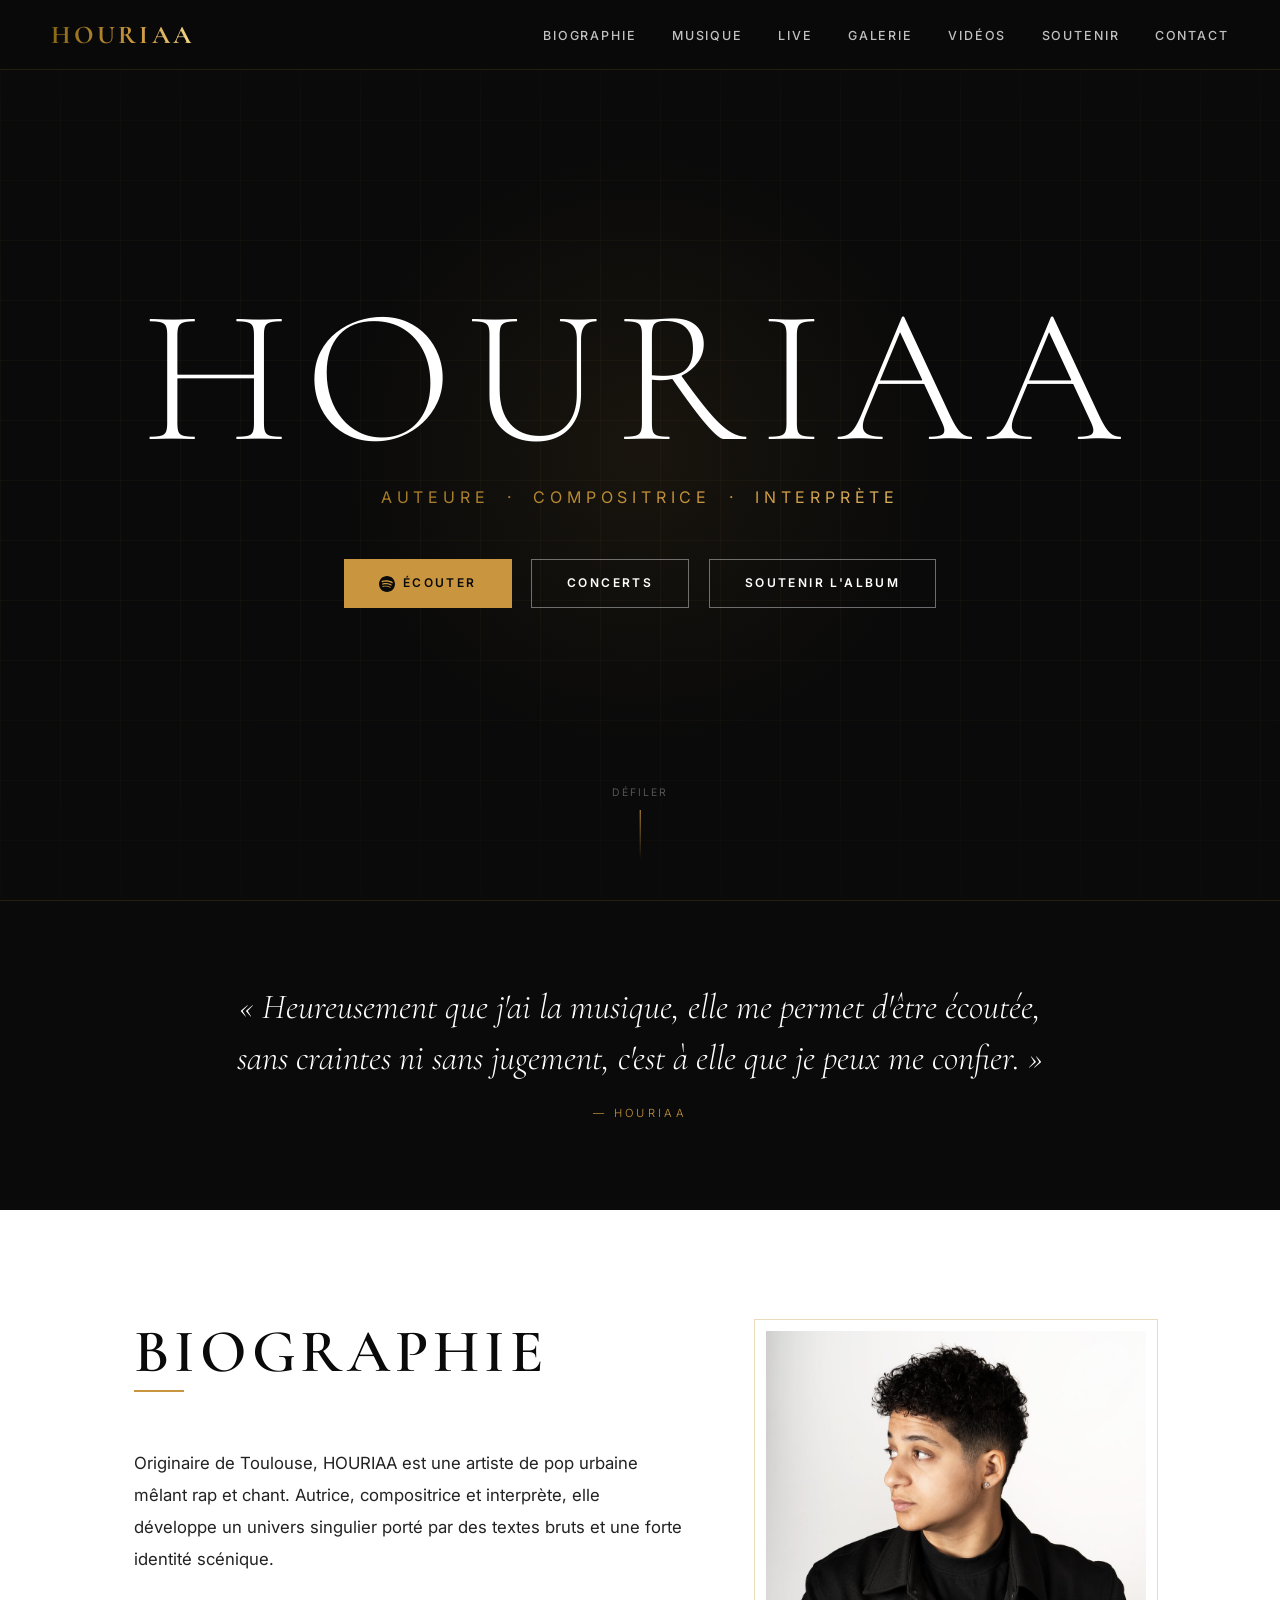
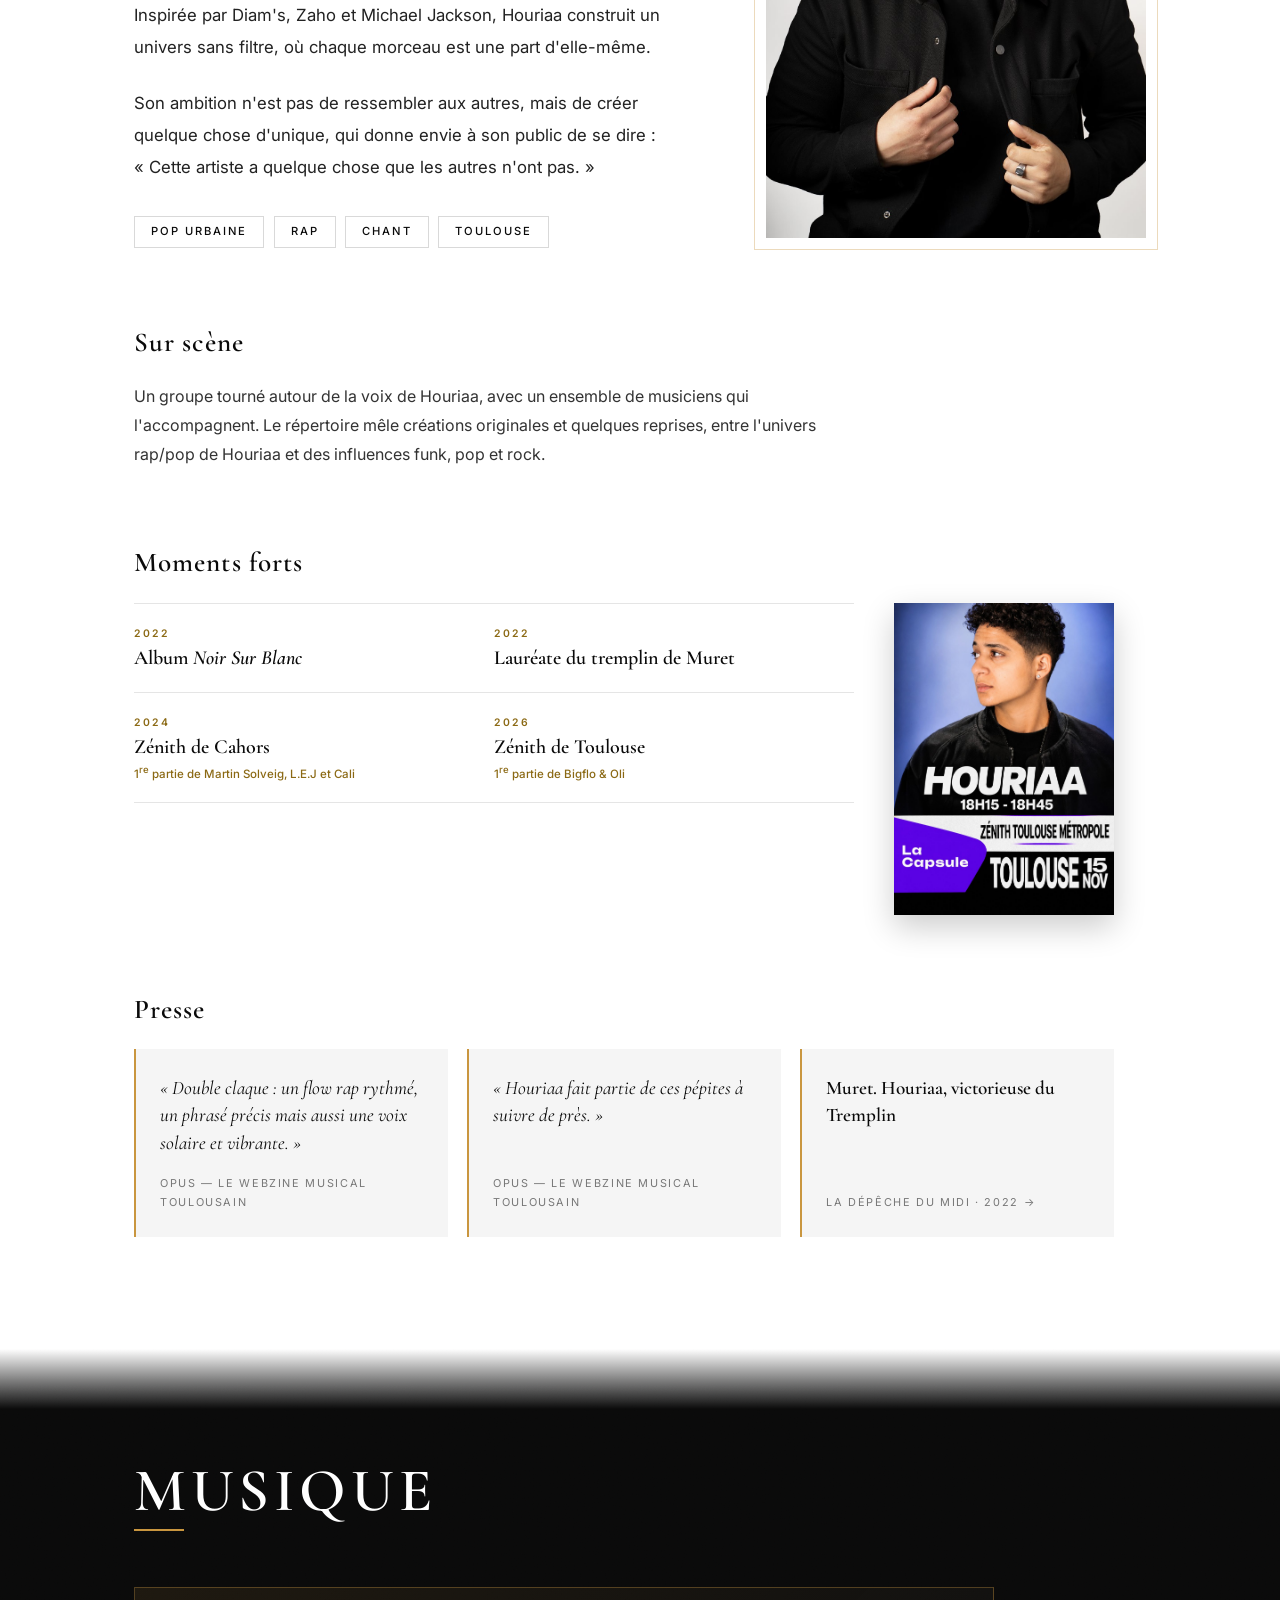
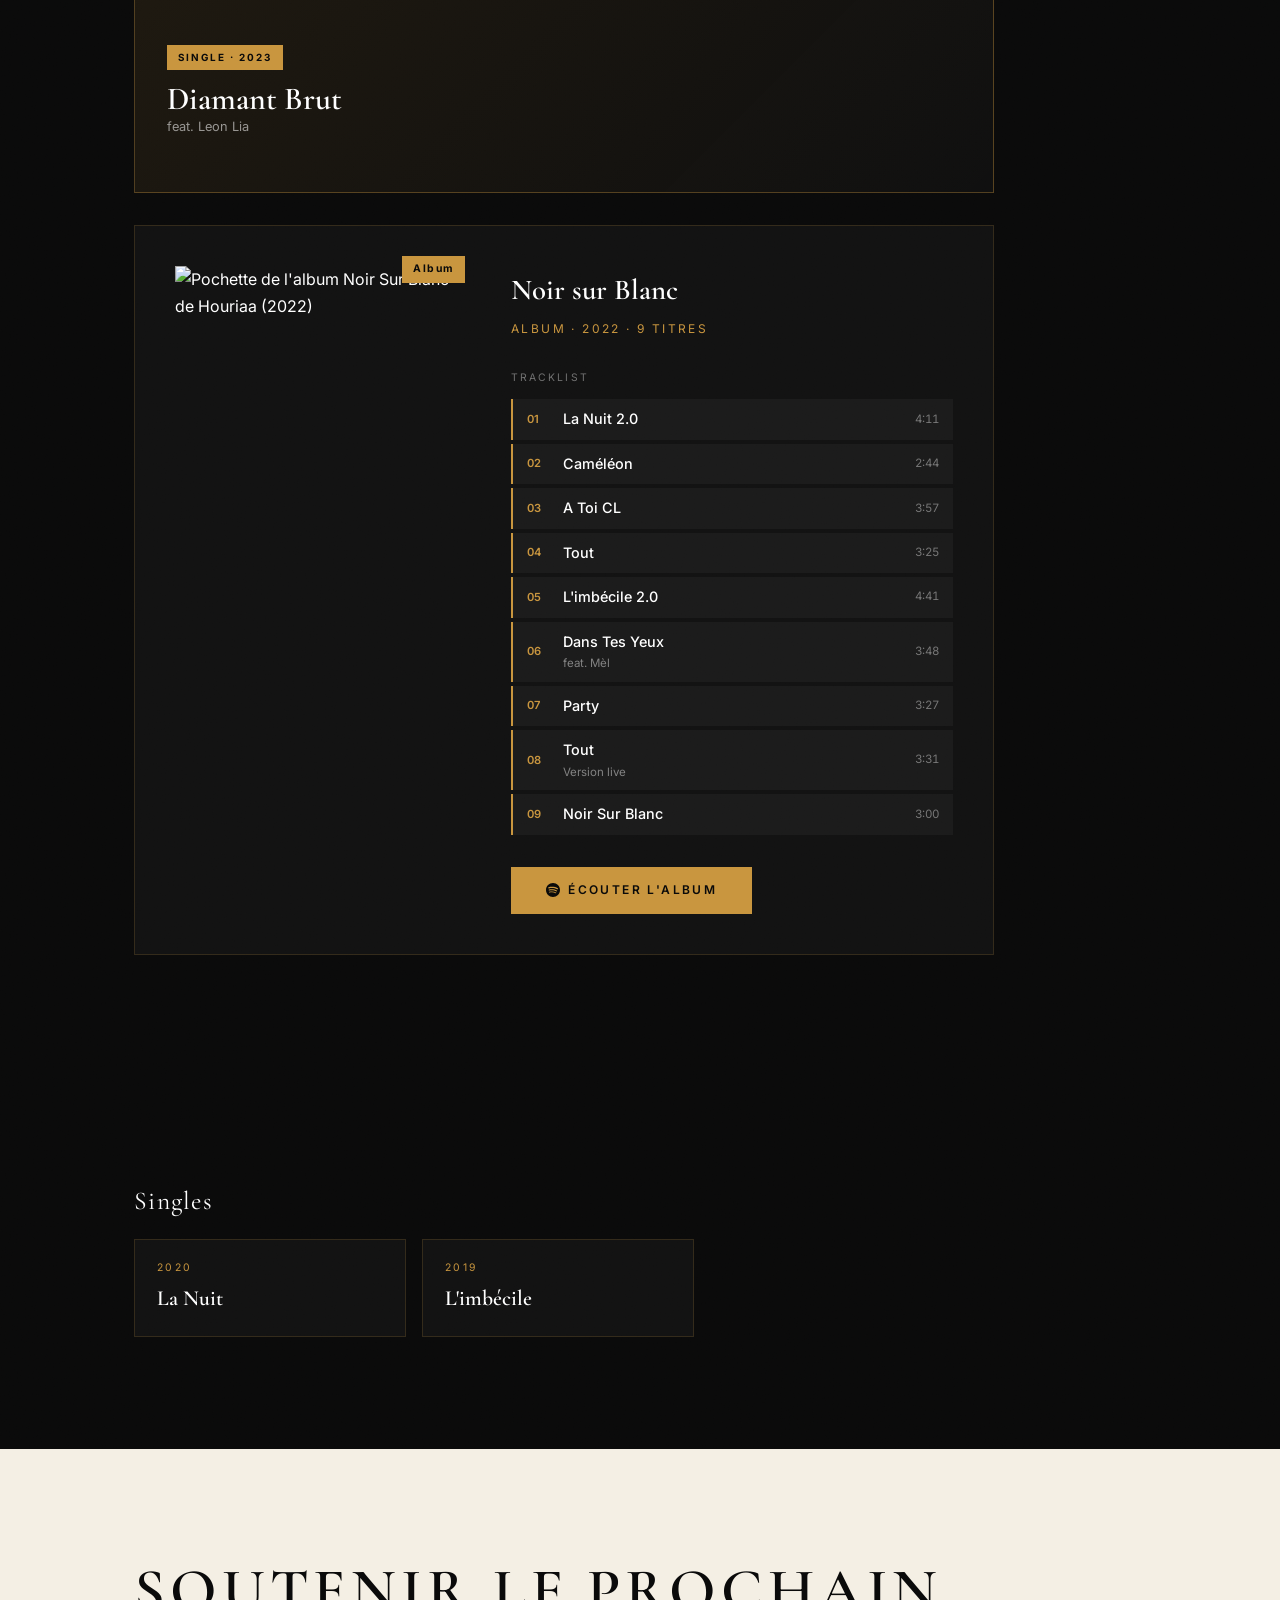
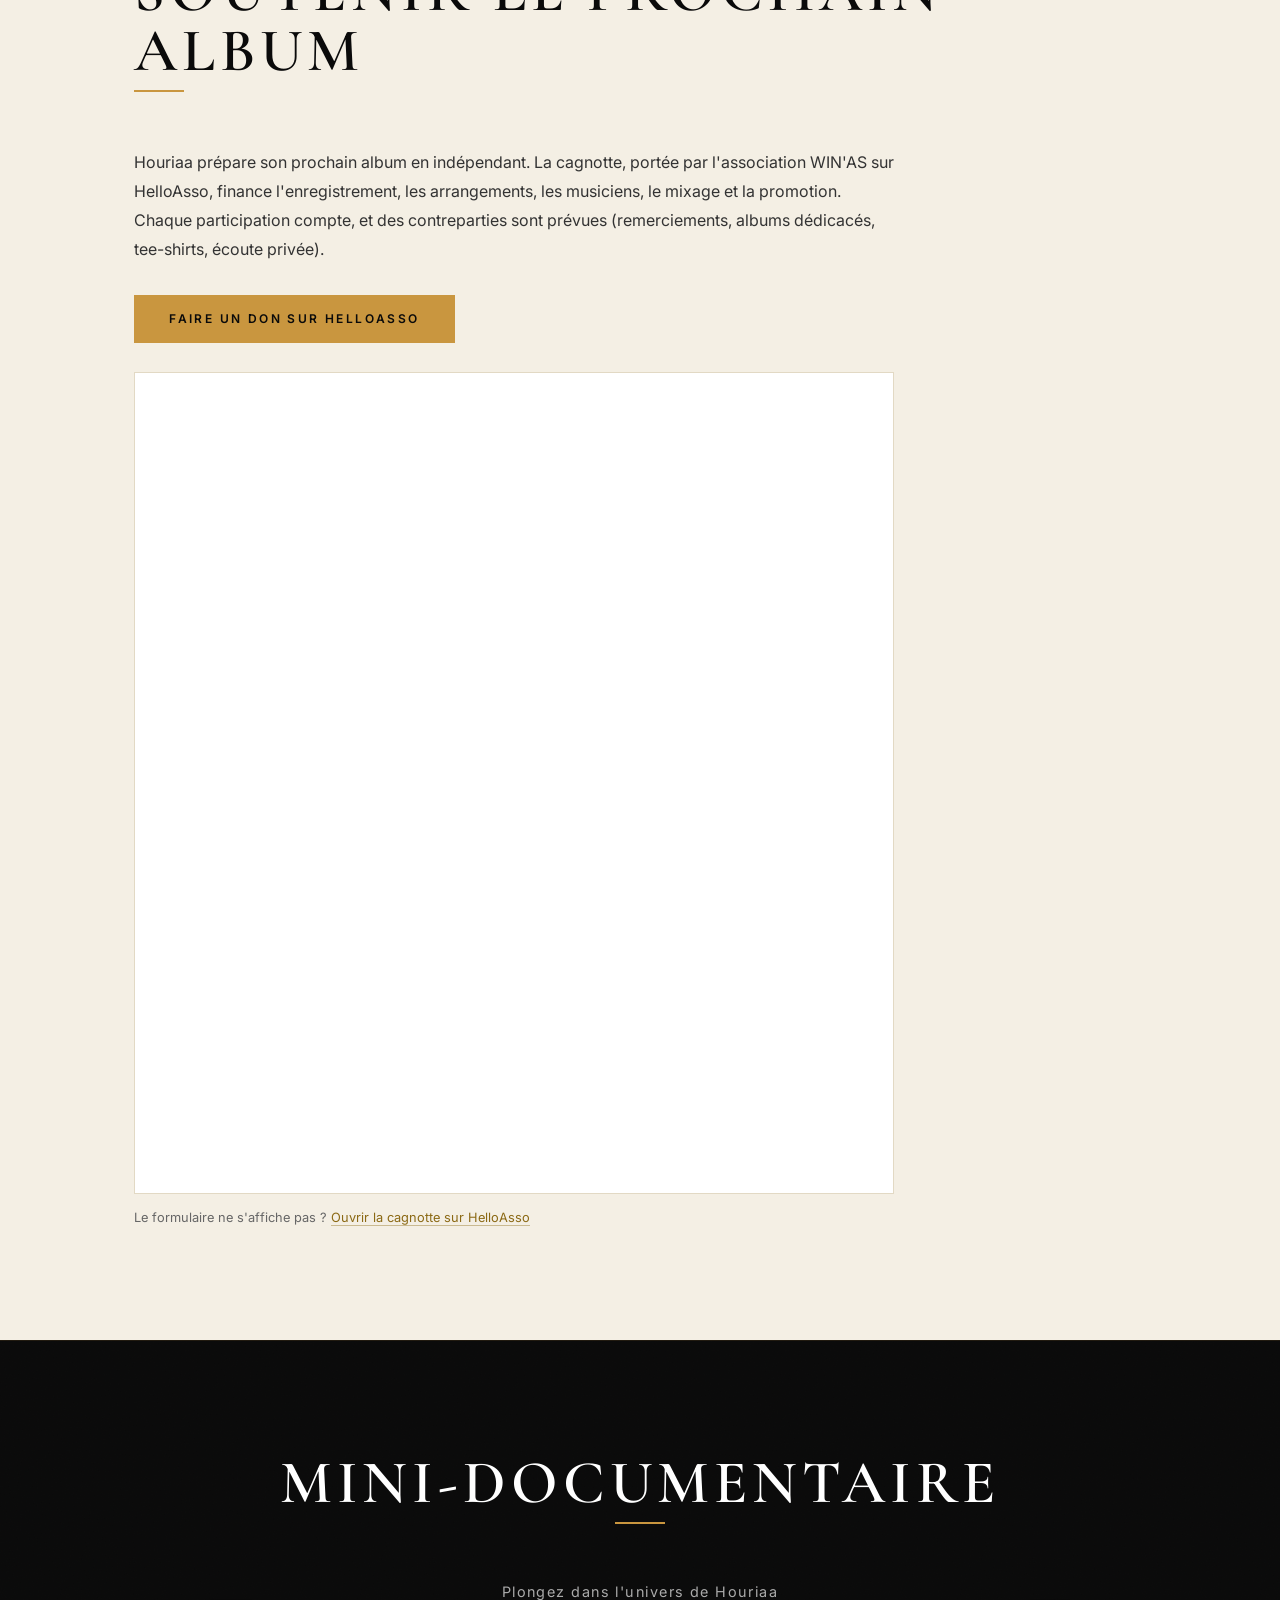
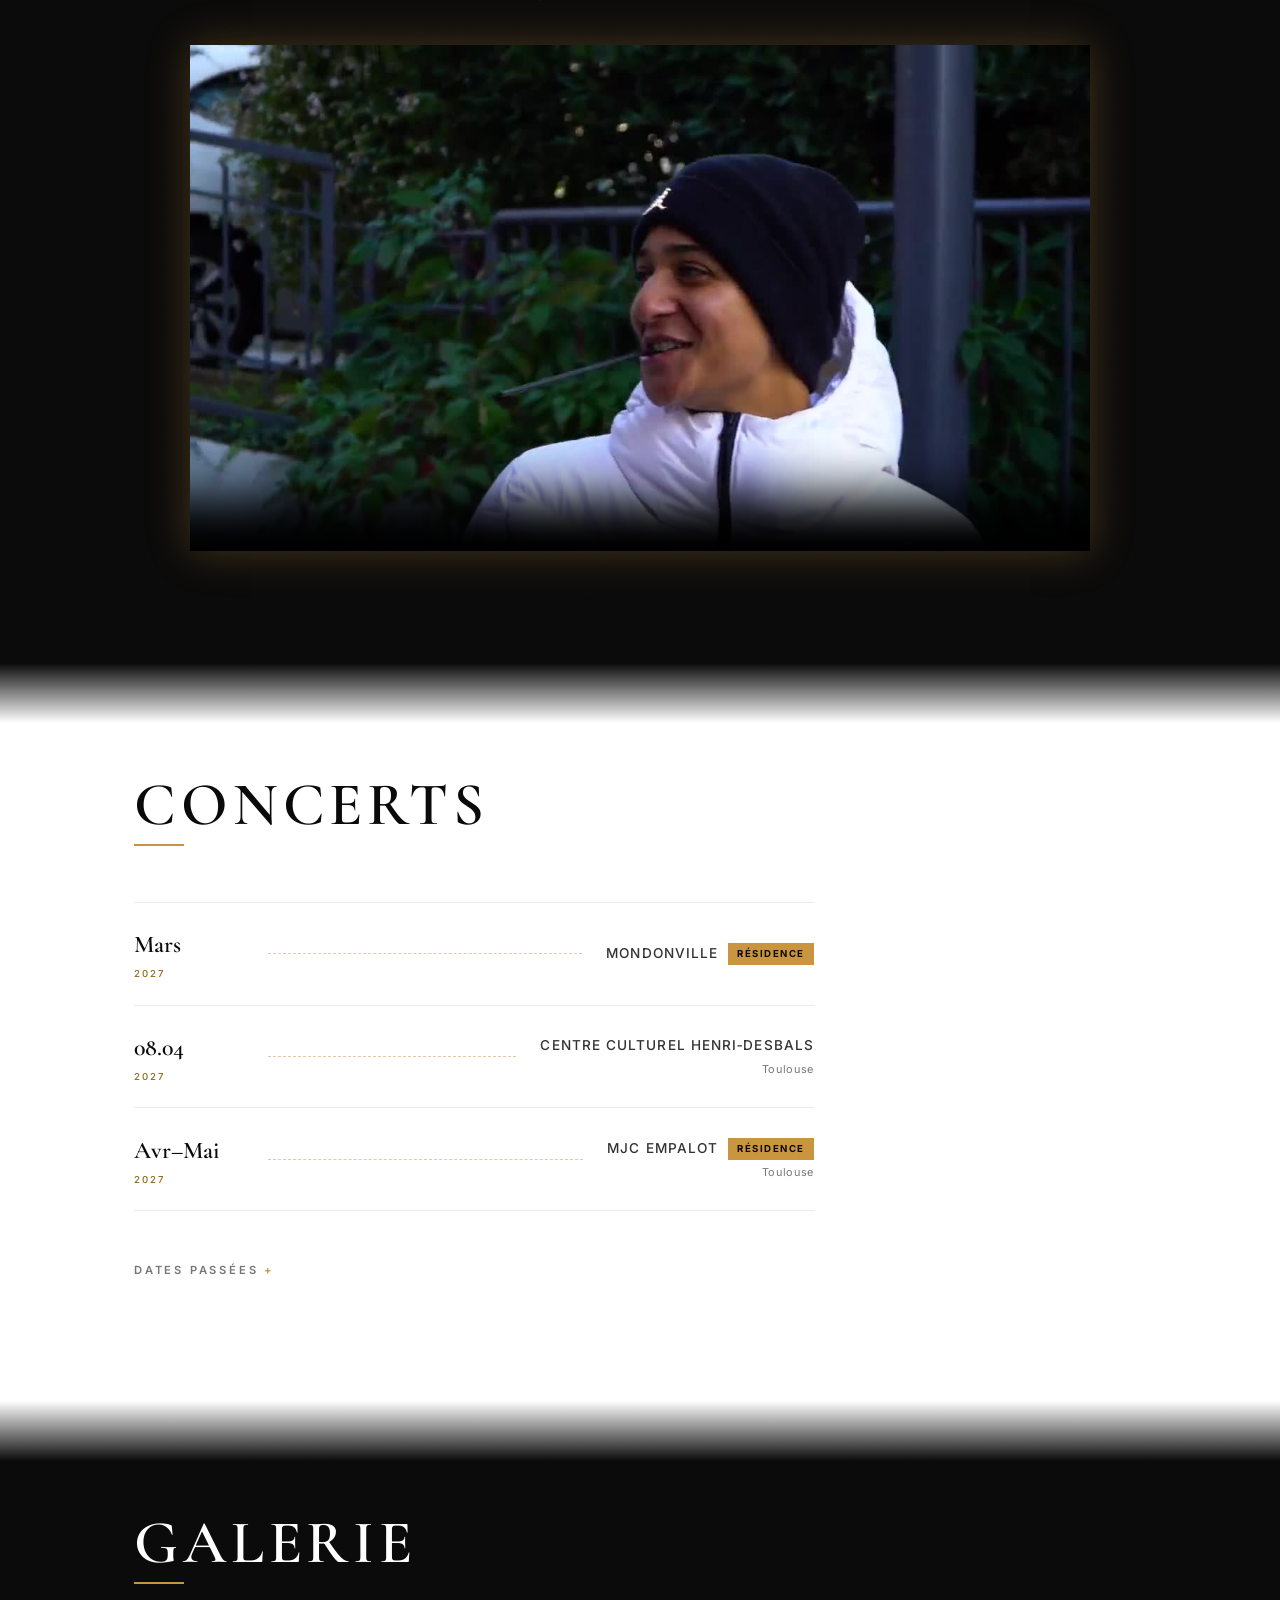
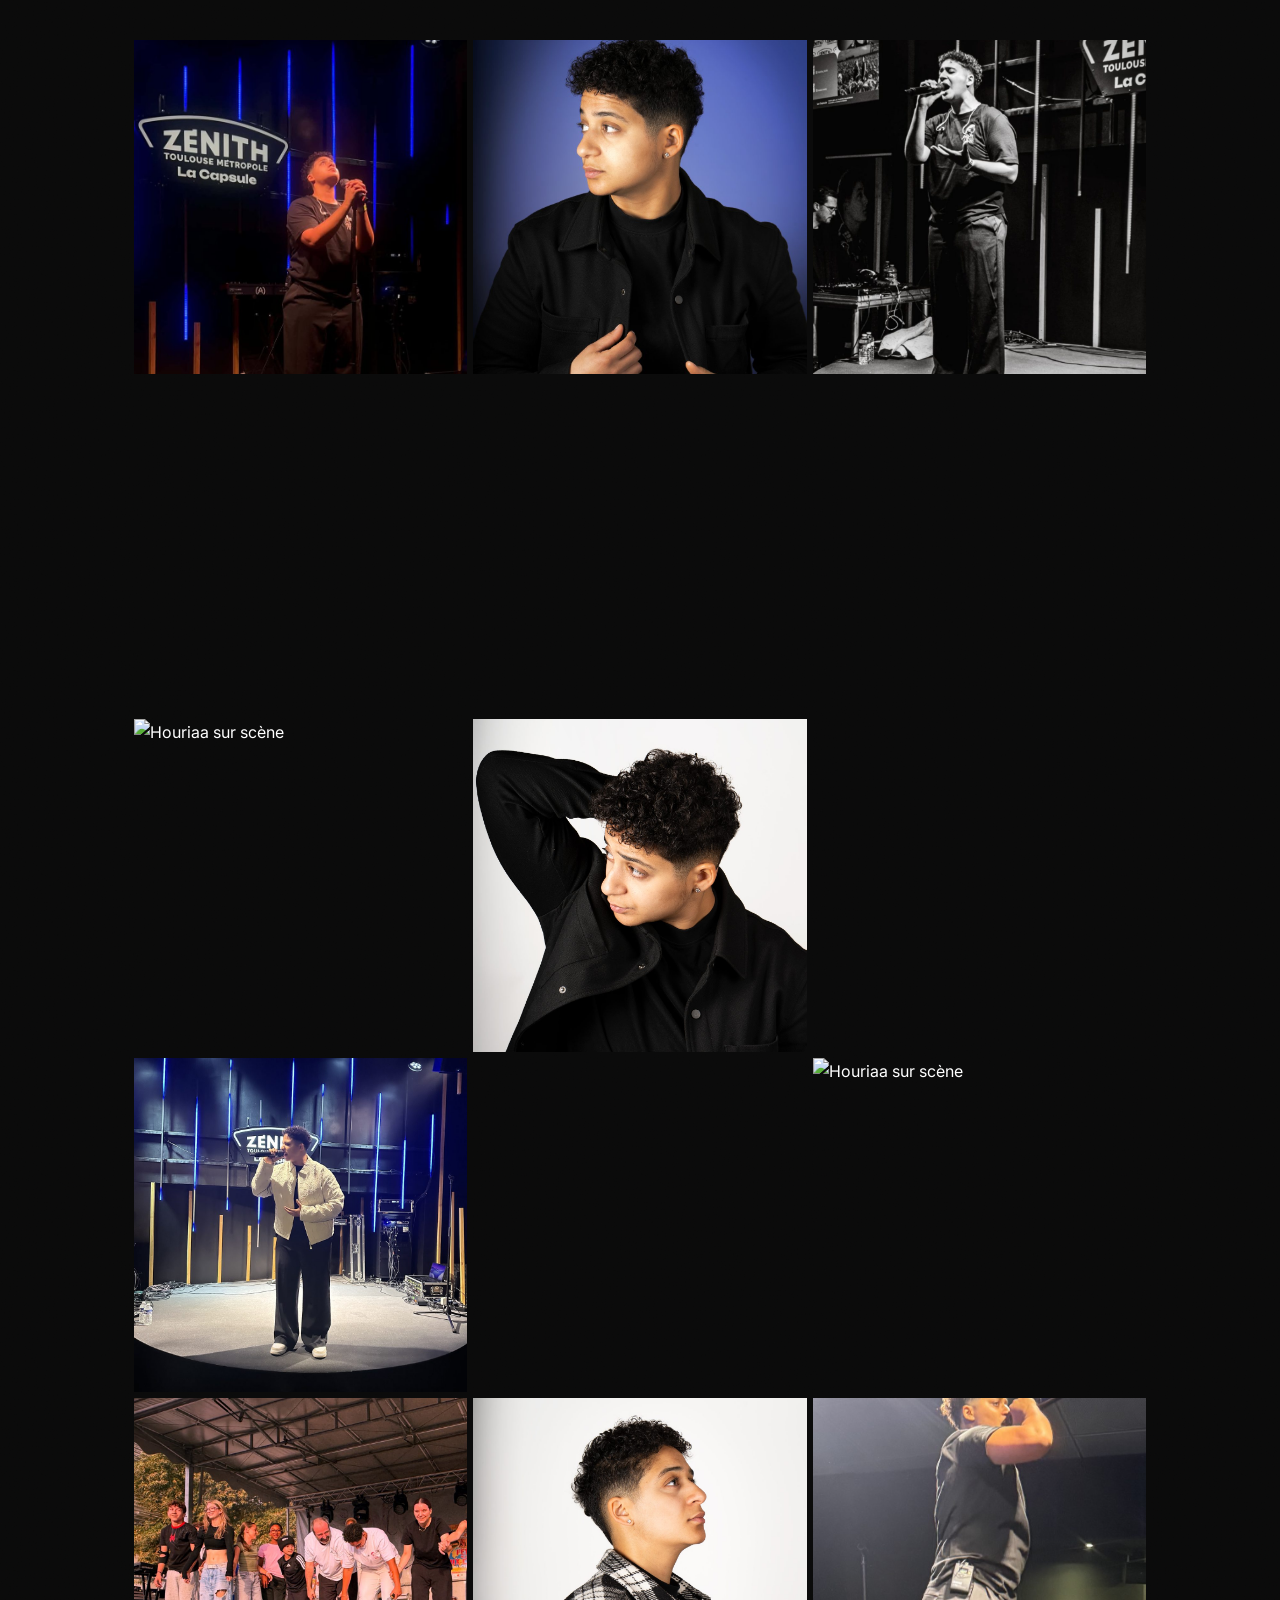
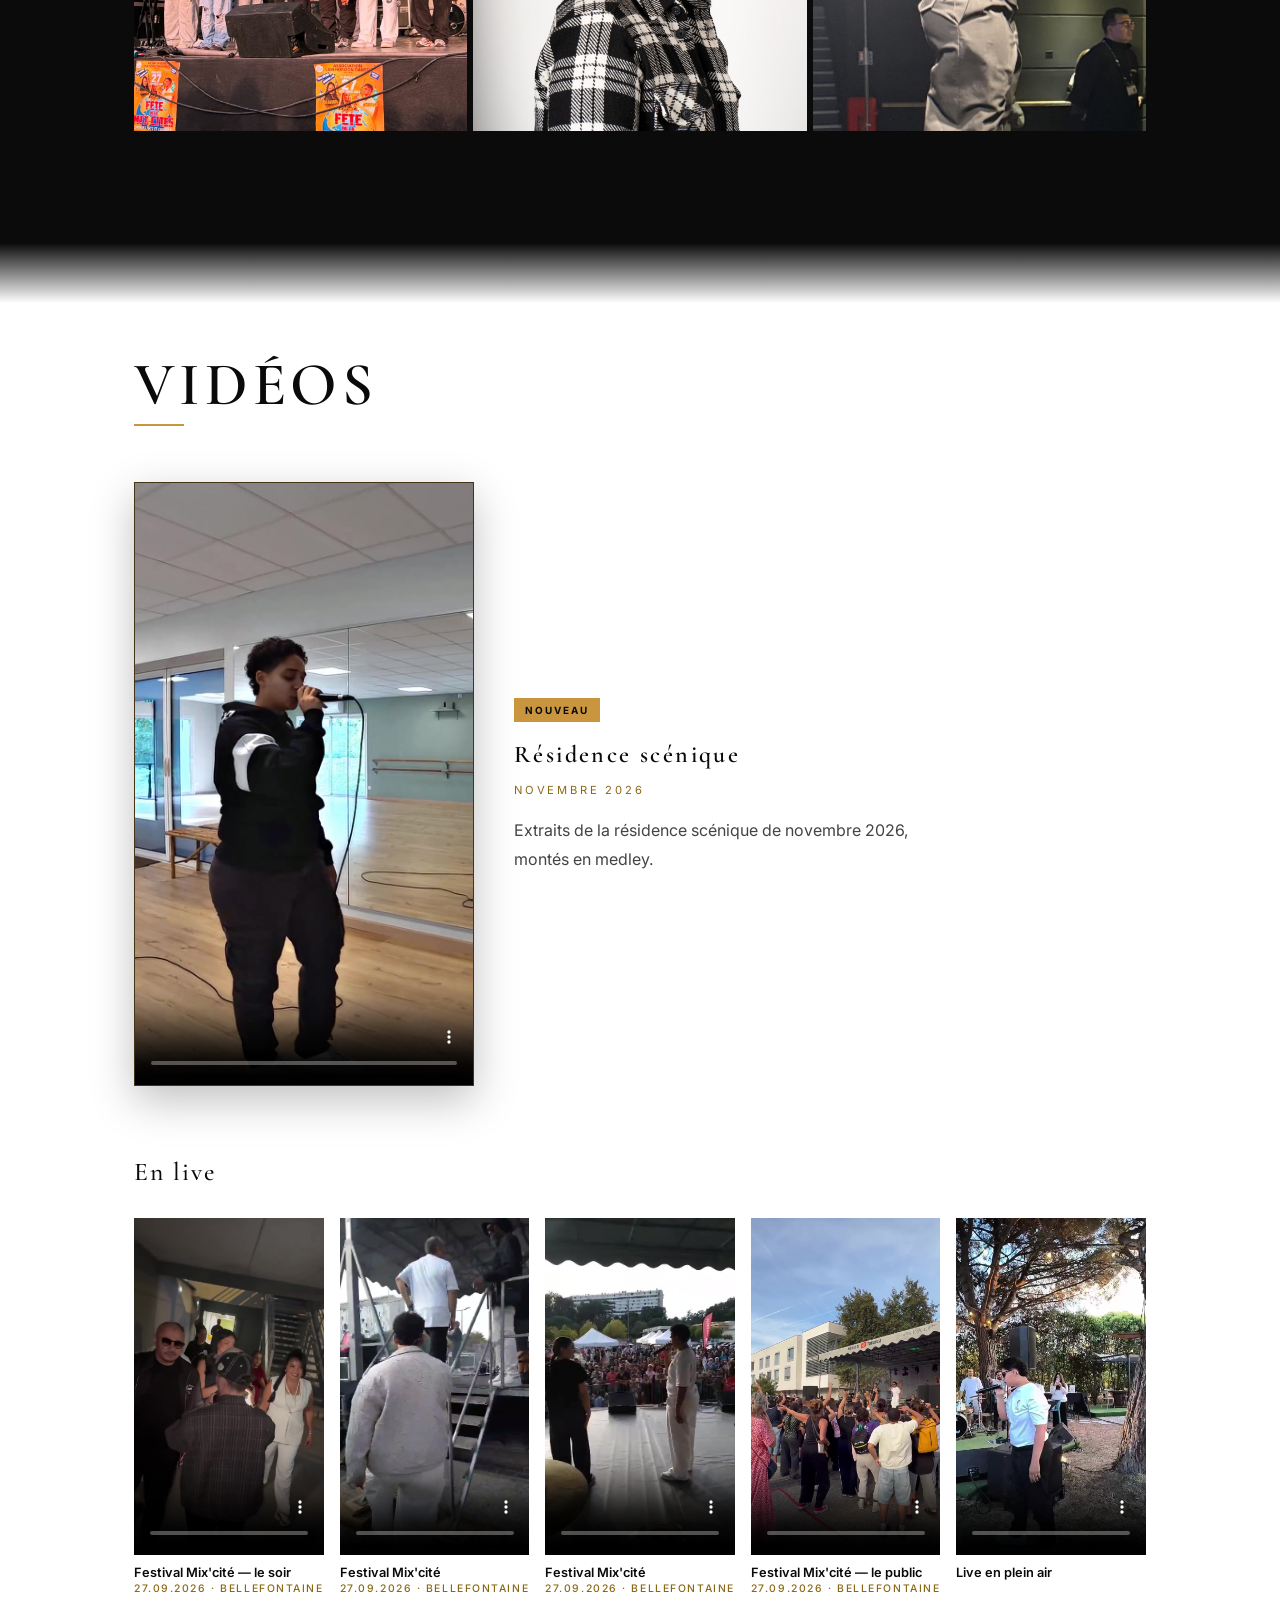
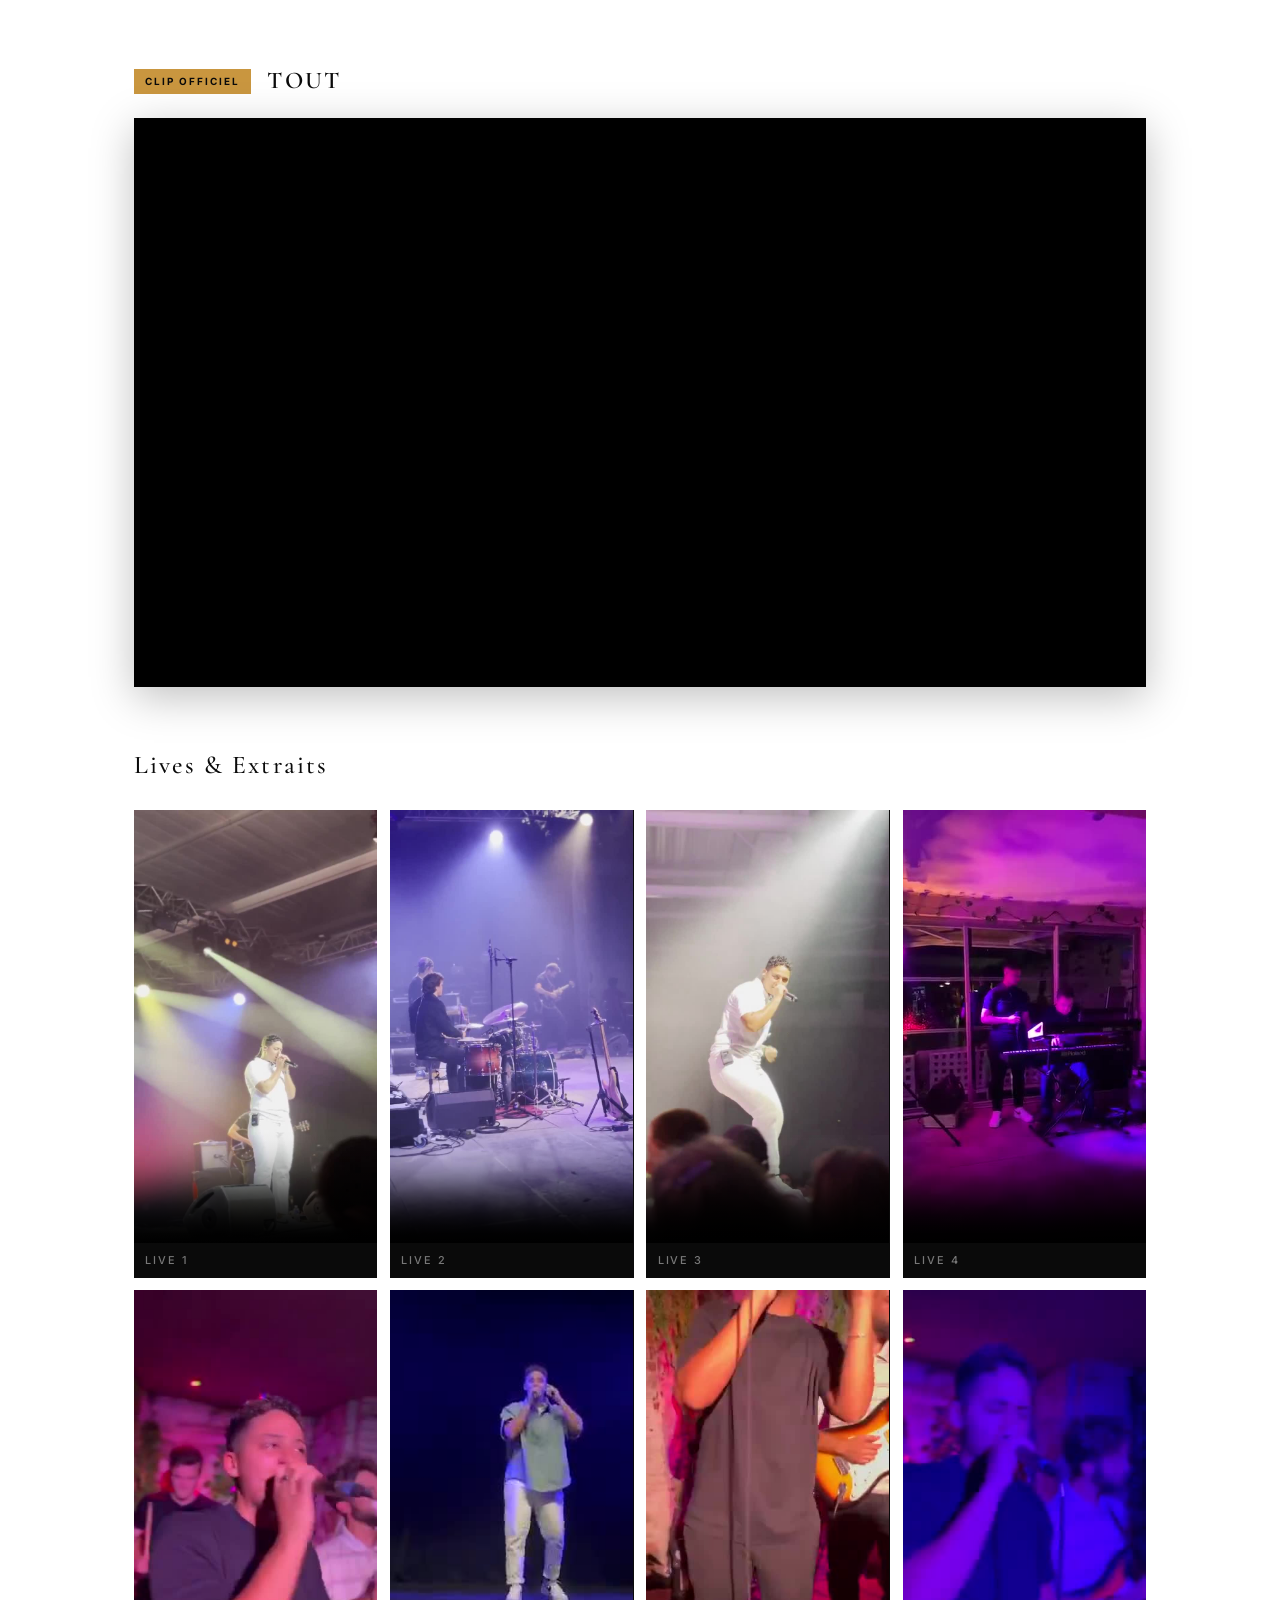
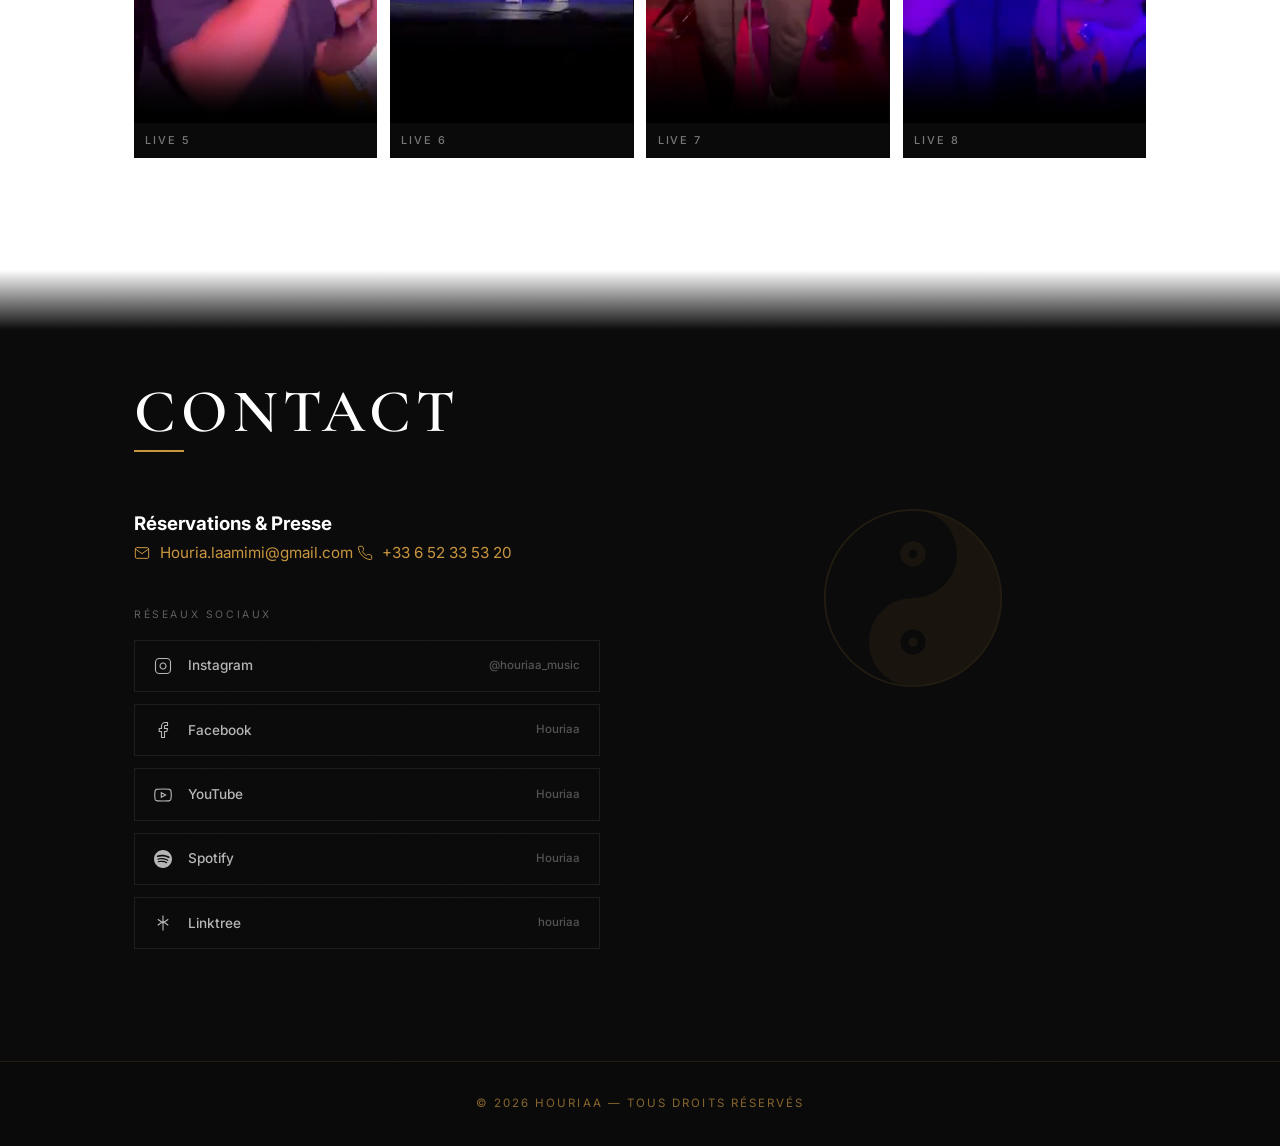
==== commit 015ef476: "Vidéo Mix'cité du soir + bouton de don HelloAsso explicite Co-Authored-By: Claude Opus 5.5 <noreply@" ====
--- a/index.html
+++ b/index.html
@@ -57,7 +57,7 @@
   <link rel="preconnect" href="https://fonts.googleapis.com" />
   <link rel="preconnect" href="https://fonts.gstatic.com" crossorigin />
   <link href="https://fonts.googleapis.com/css2?family=Cormorant+Garamond:ital,wght@0,300;0,400;0,500;0,600;0,700;1,300;1,400&family=Inter:wght@300;400;500;600&display=swap" rel="stylesheet" />
-  <link rel="stylesheet" href="css/style.css?v=9" />
+  <link rel="stylesheet" href="css/style.css?v=10" />
 </head>
 <body>
 
@@ -312,6 +312,7 @@
         finance l'enregistrement, les arrangements, les musiciens, le mixage et la promotion.
         Chaque participation compte, et des contreparties sont prévues (remerciements, albums dédicacés, tee-shirts, écoute privée).
       </p>
+      <a class="btn btn-primary support-cta fade-in" href="https://www.helloasso.com/associations/win-as/formulaires/2" target="_blank" rel="noopener">Faire un don sur HelloAsso</a>
       <div class="support-widget fade-in">
         <iframe id="haWidget" title="Cagnotte HelloAsso : aidez Houriaa à donner vie à son nouvel album"
           src="https://www.helloasso.com/associations/win-as/formulaires/2/widget"
@@ -543,6 +544,10 @@
       <div class="verticals fade-in">
         <h3 class="videos-sub-title">En live</h3>
         <div class="verticals-grid">
+          <div class="vertical-card">
+            <div class="vertical-frame"><video src="videos/web/mixcite_soiree.mp4" poster="images/posters/mixcite_soiree.jpg" controls preload="none" playsinline></video></div>
+            <p class="vertical-label">Festival Mix'cité — le soir<span>27.09.2026 · Bellefontaine</span></p>
+          </div>
           <div class="vertical-card">
             <div class="vertical-frame"><video src="videos/web/mixcite_live_1.mp4" poster="images/posters/mixcite_live_1.jpg" controls preload="none" playsinline></video></div>
             <p class="vertical-label">Festival Mix'cité<span>27.09.2026 · Bellefontaine</span></p>
--- a/css/style.css
+++ b/css/style.css
@@ -1425,3 +1425,6 @@
 }
 
 .gallery-item img[src*="zenith_6"], .gallery-item img[src*="zenith_2"] { object-position: center 18%; }
+
+.support-cta { margin-bottom: 1.8rem; }
+@media (min-width: 1000px) { .verticals-grid { grid-template-columns: repeat(5, 1fr); } }
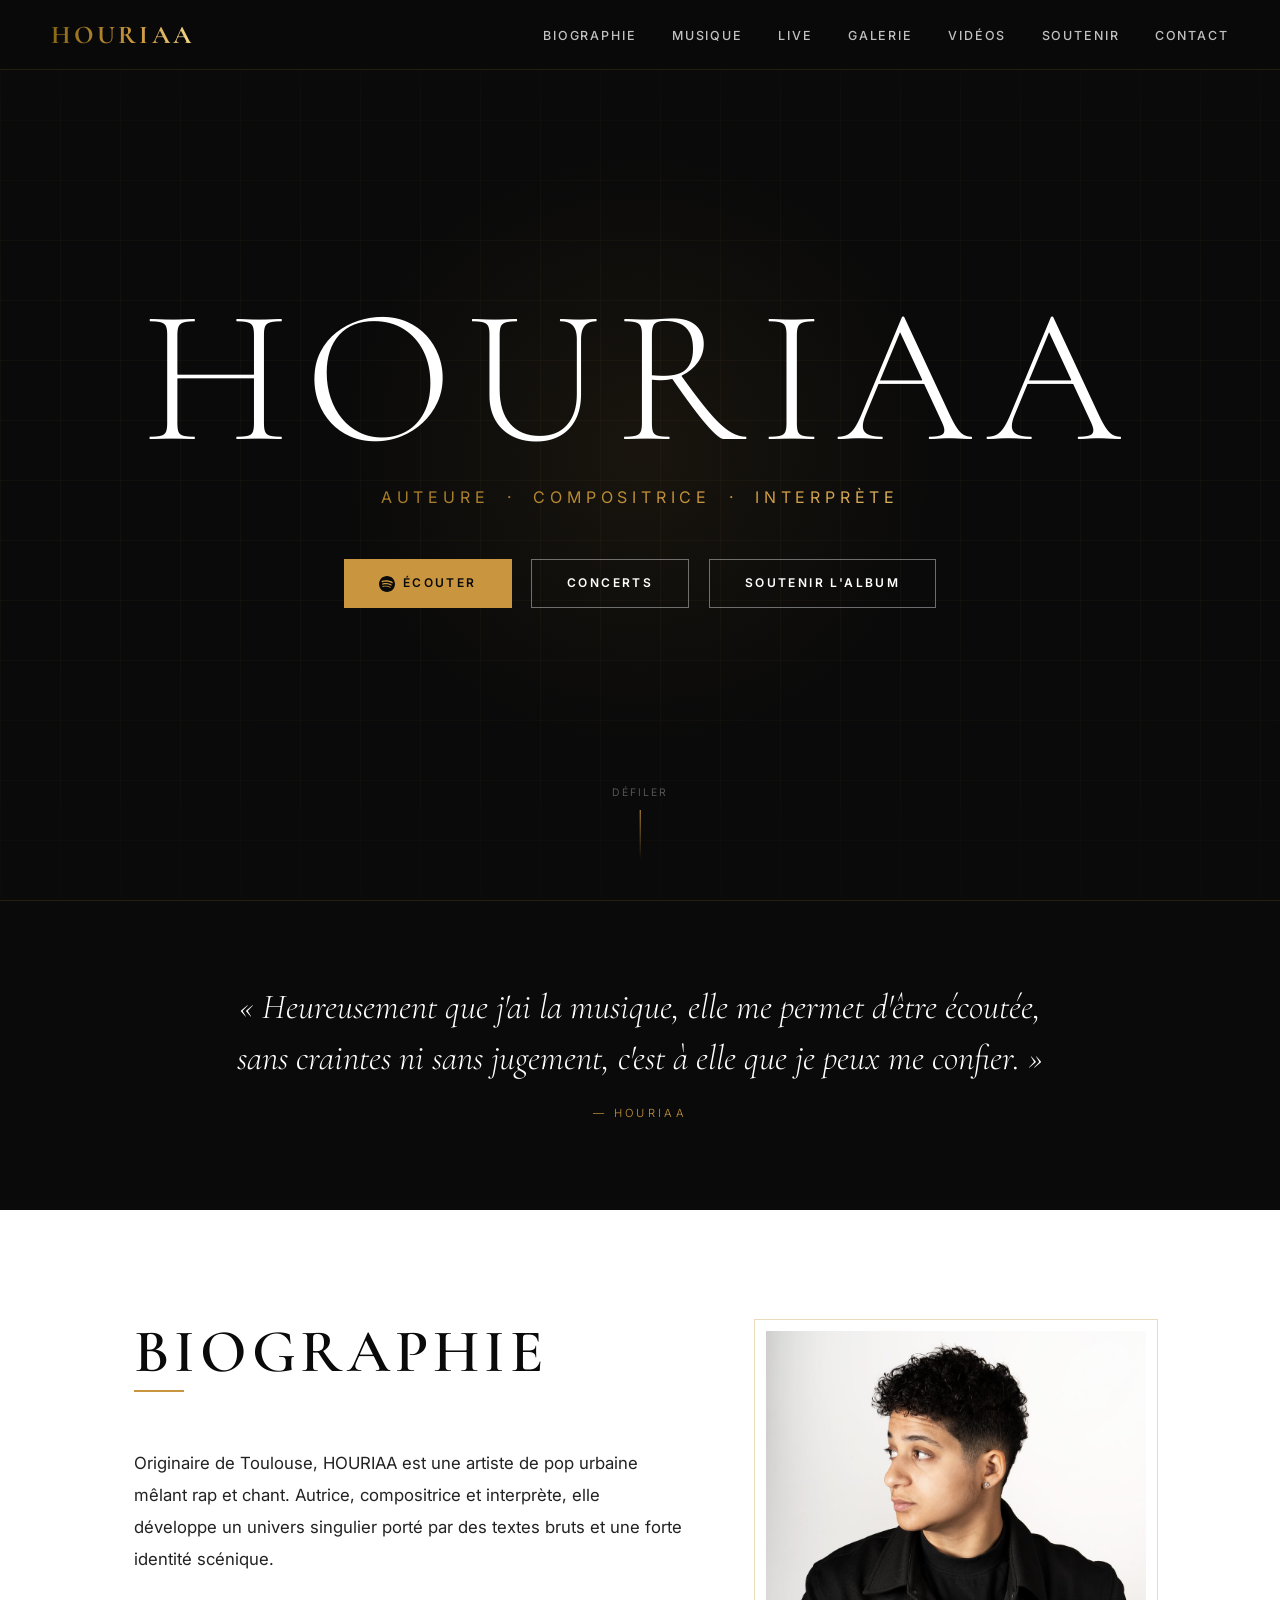
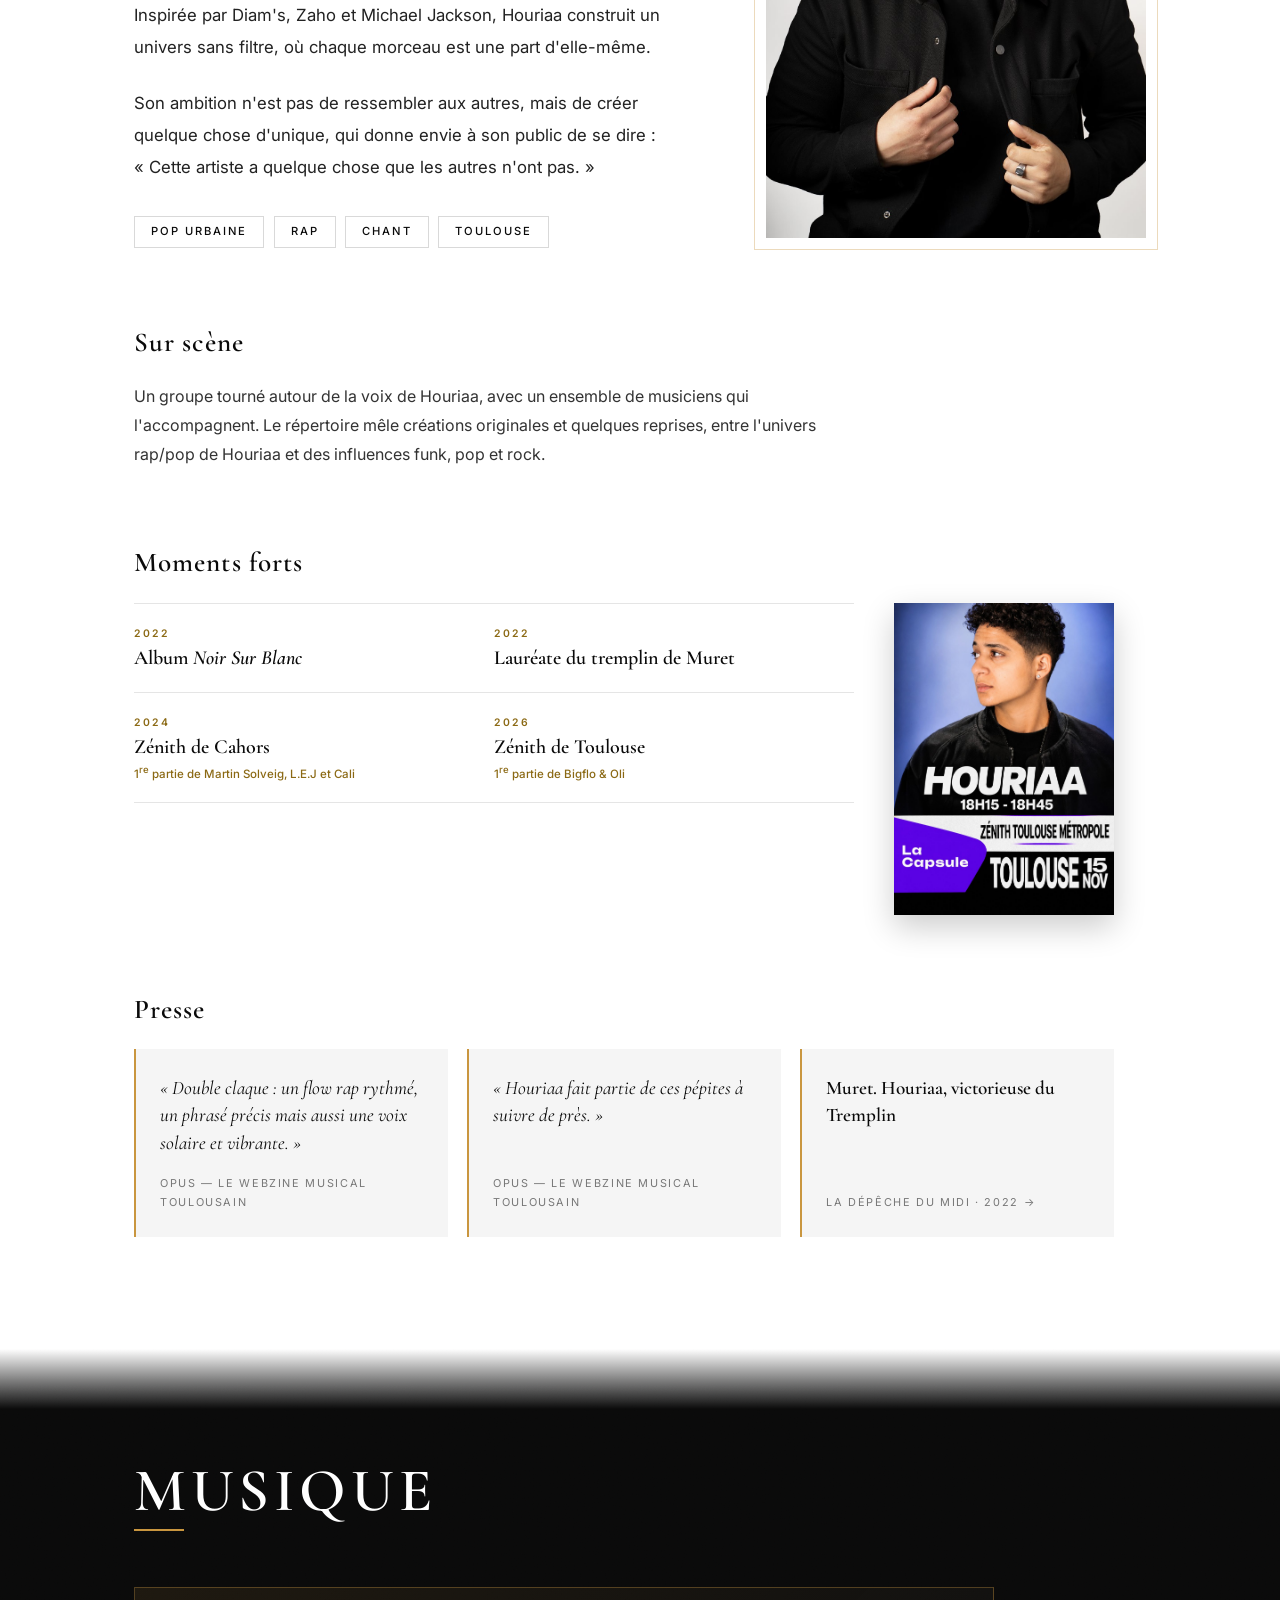
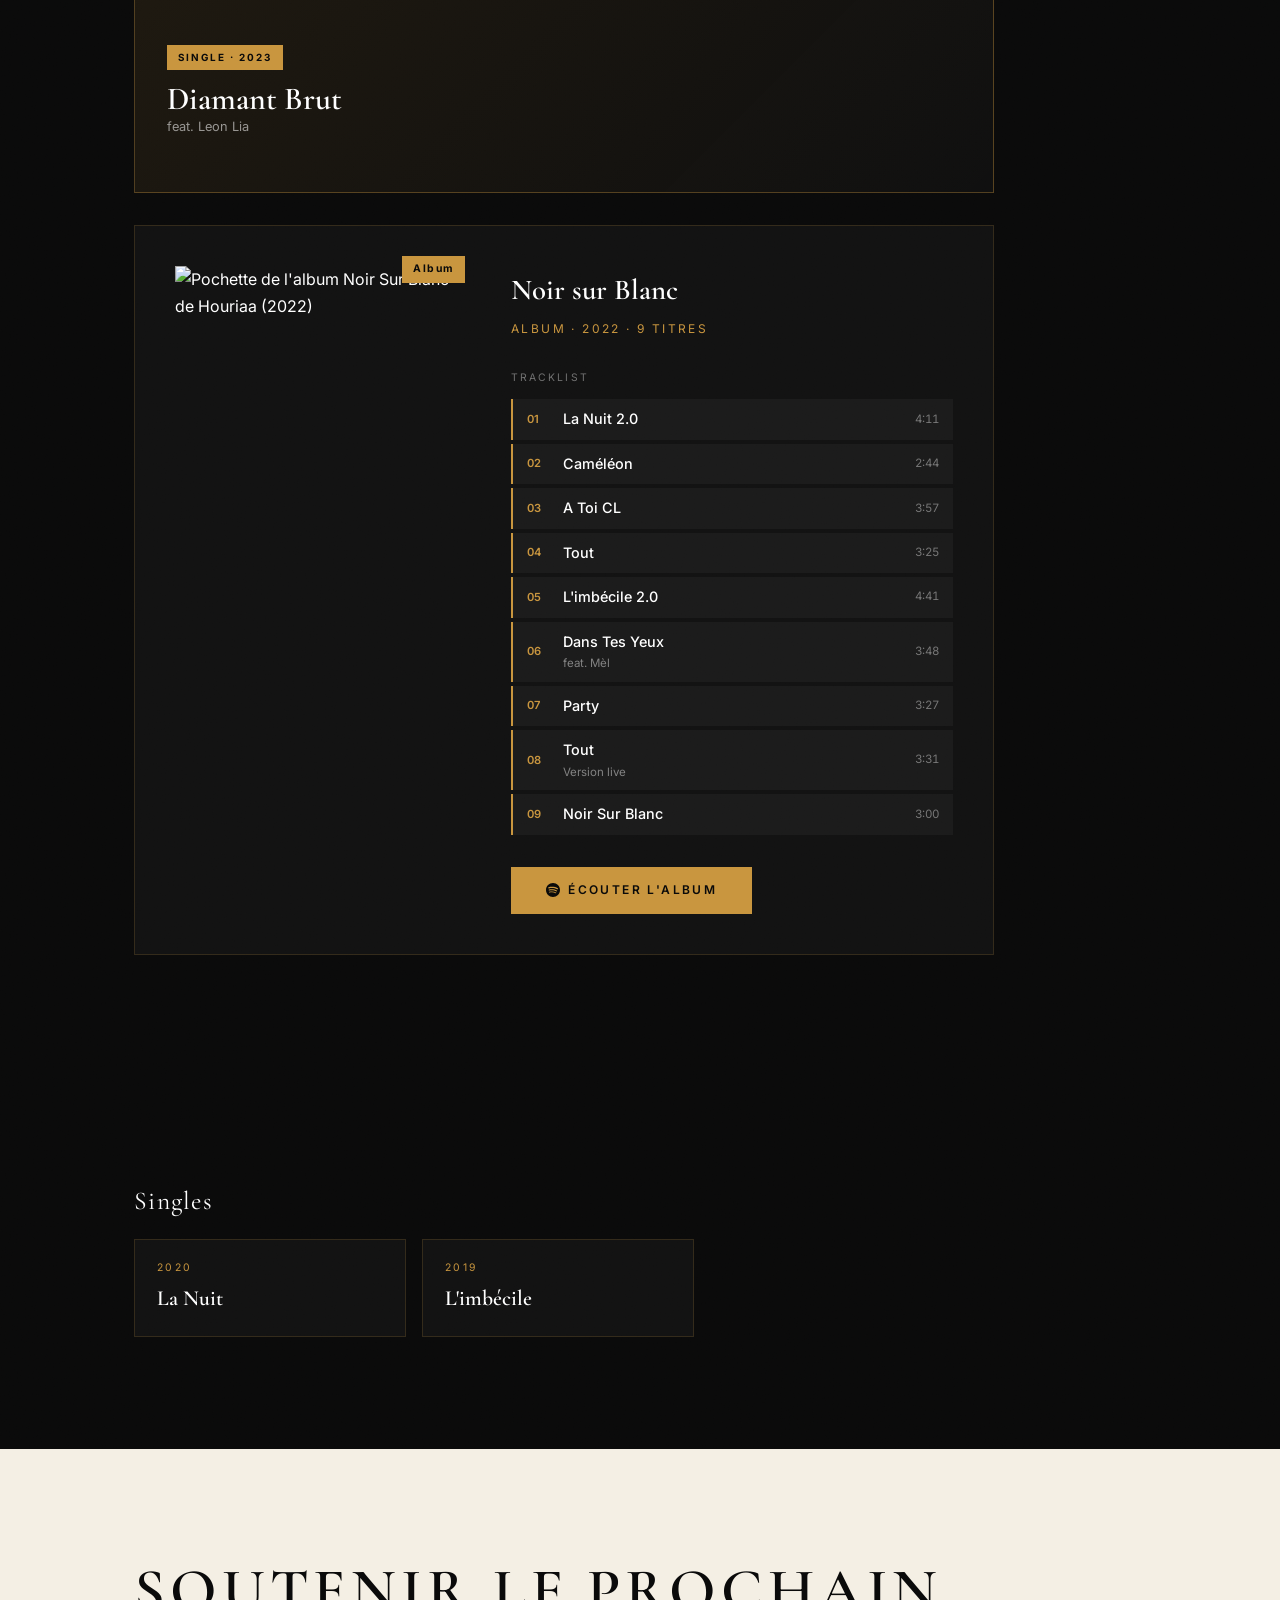
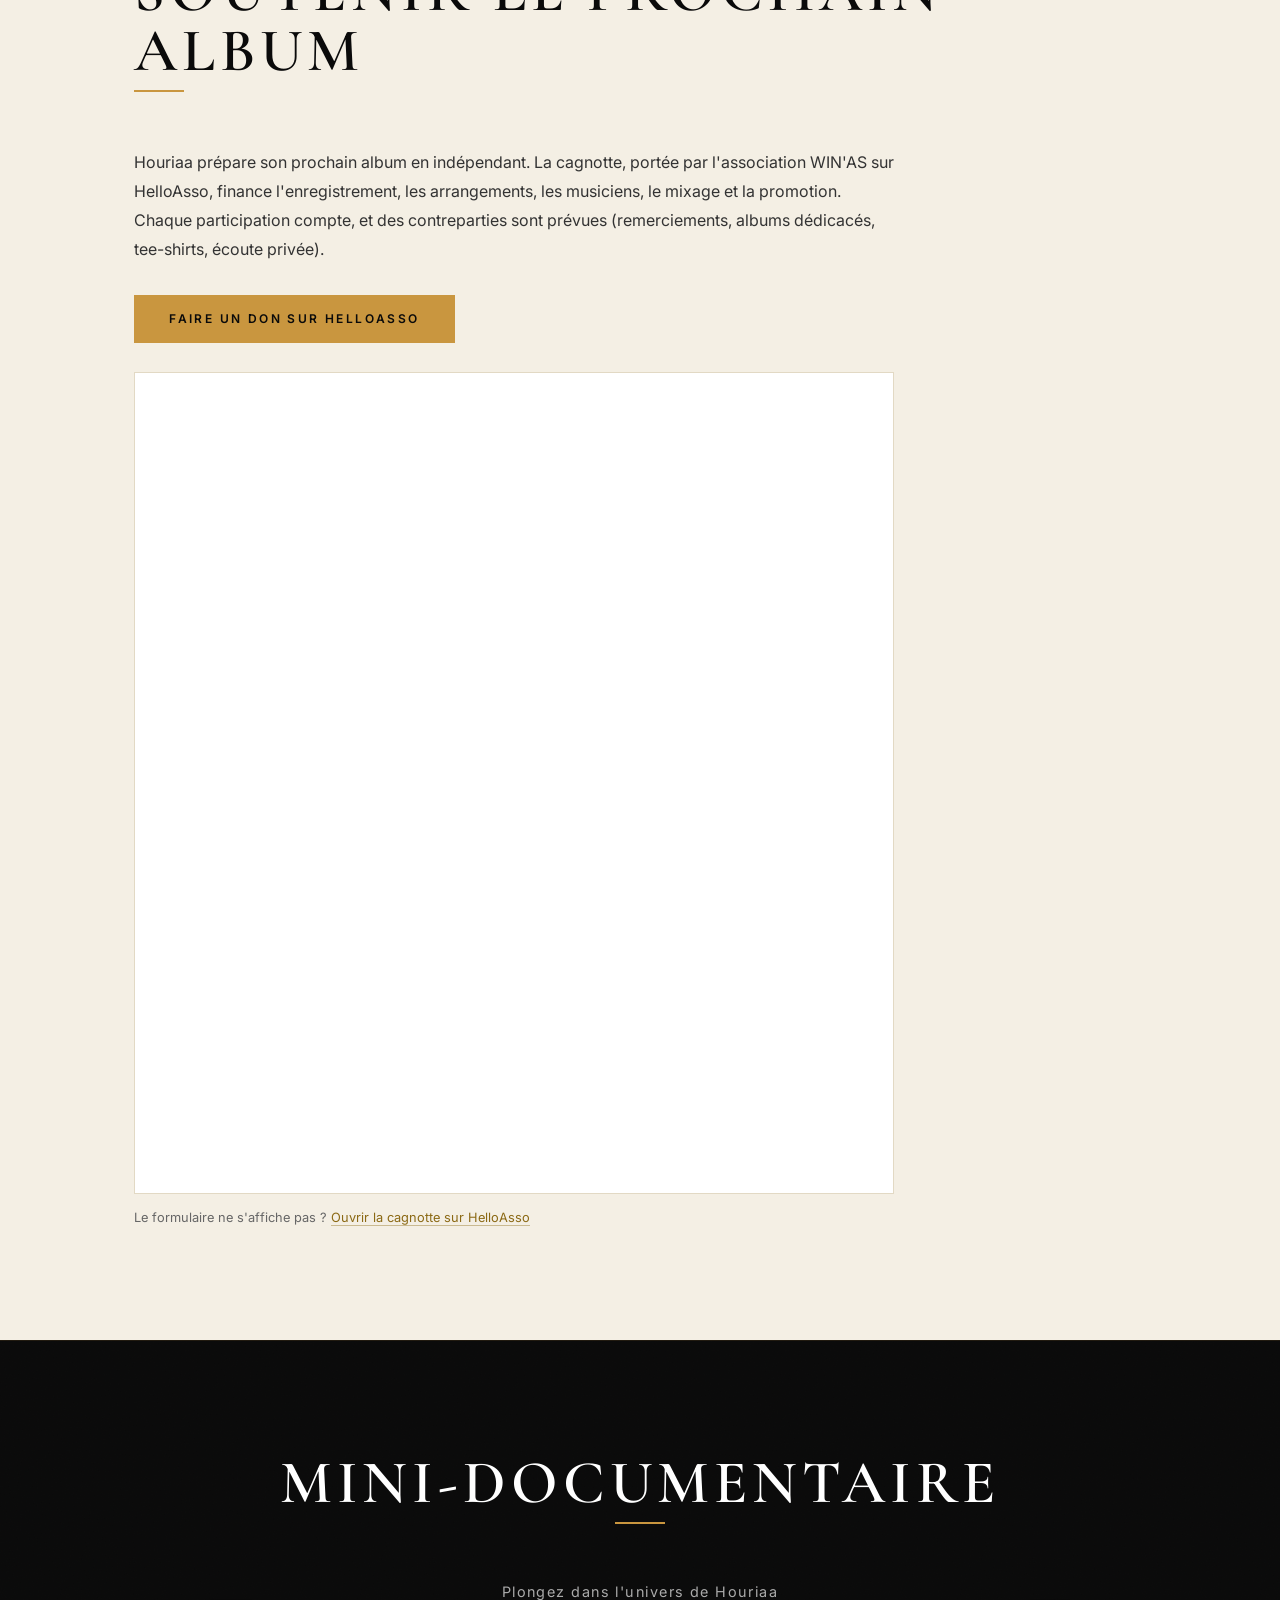
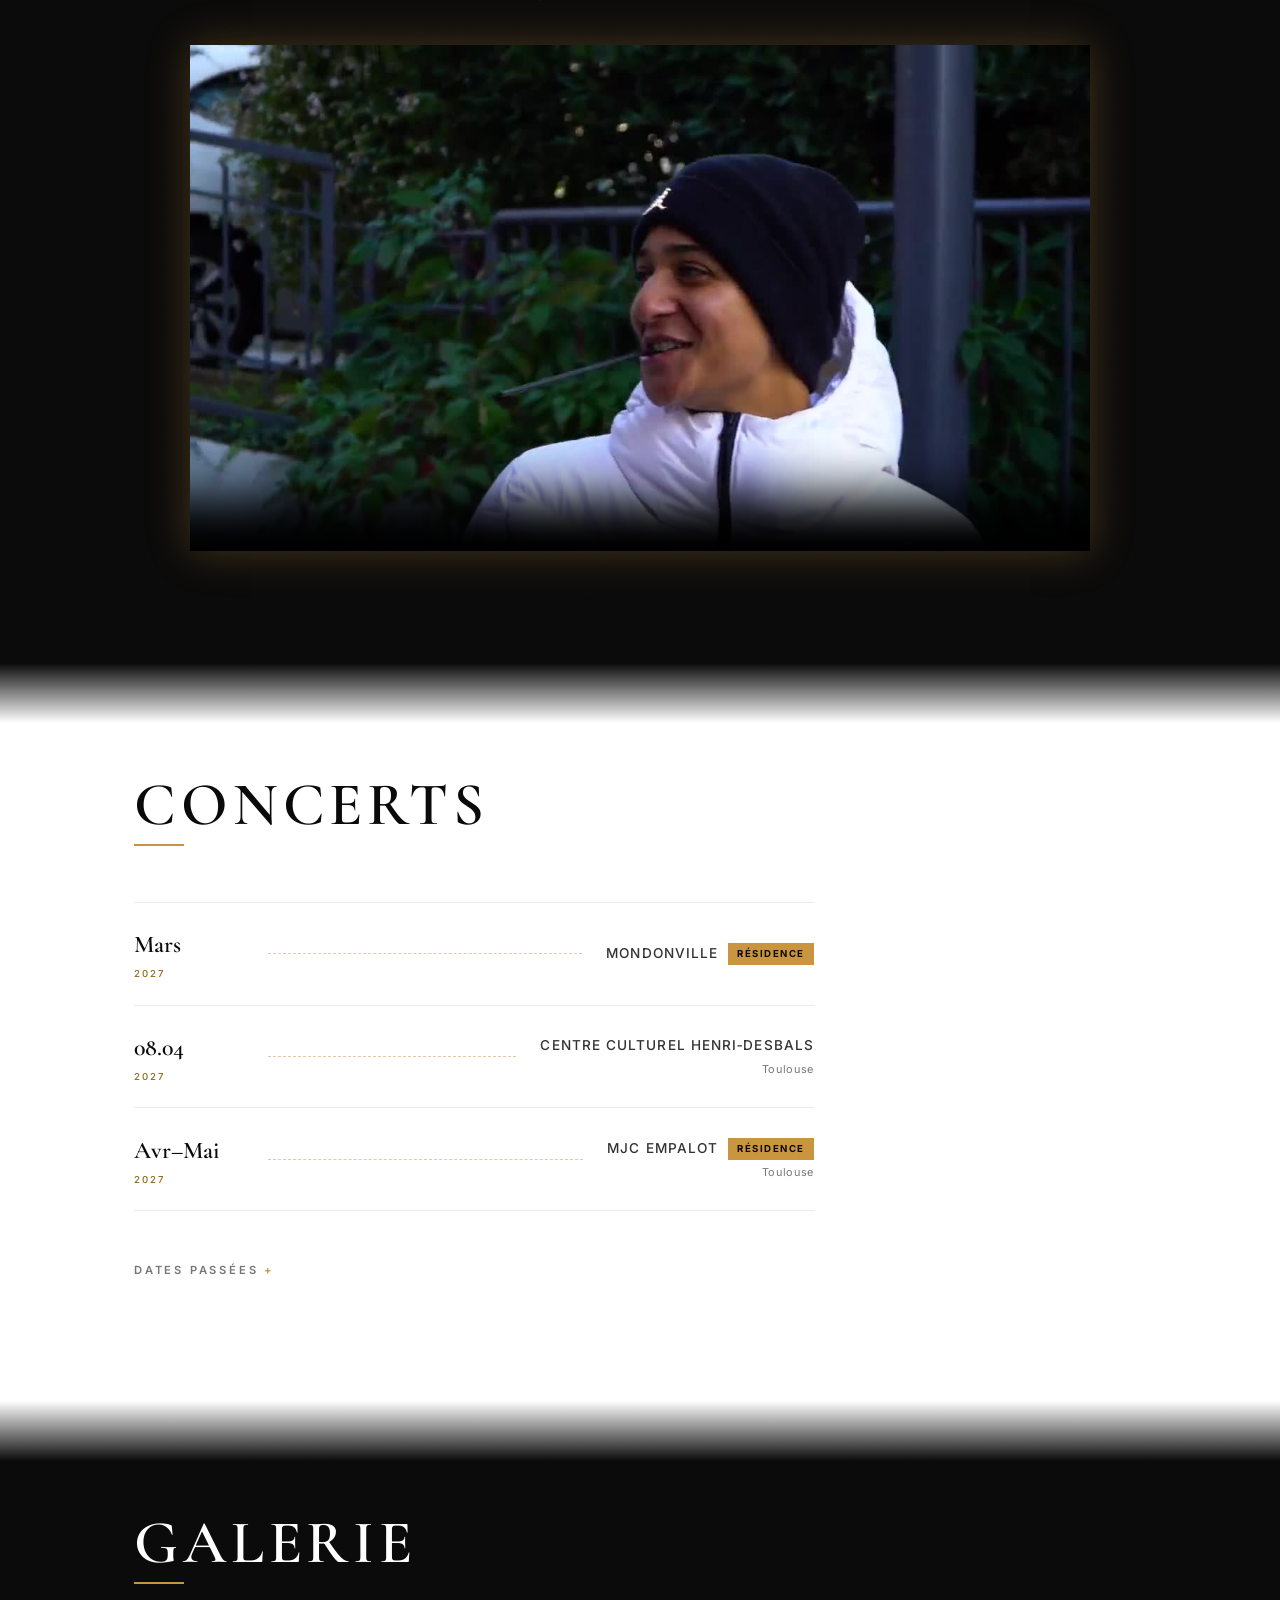
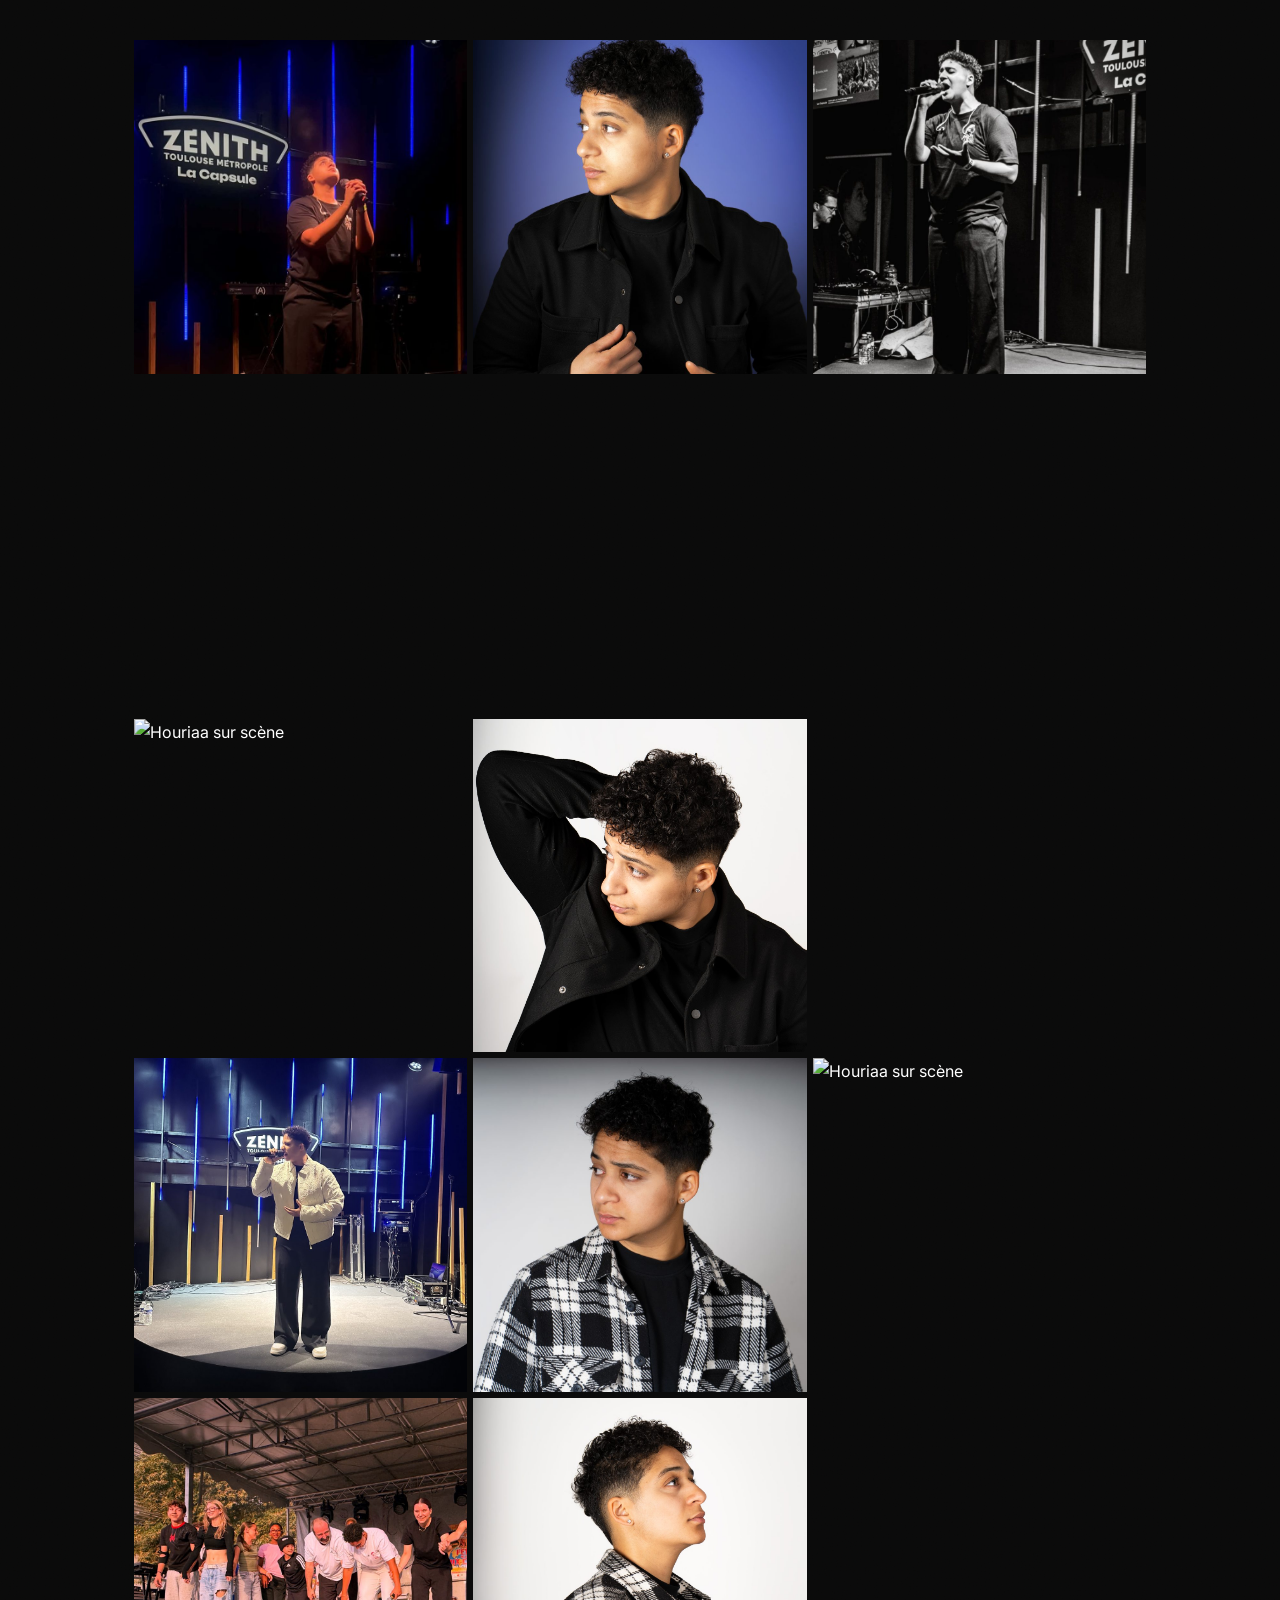
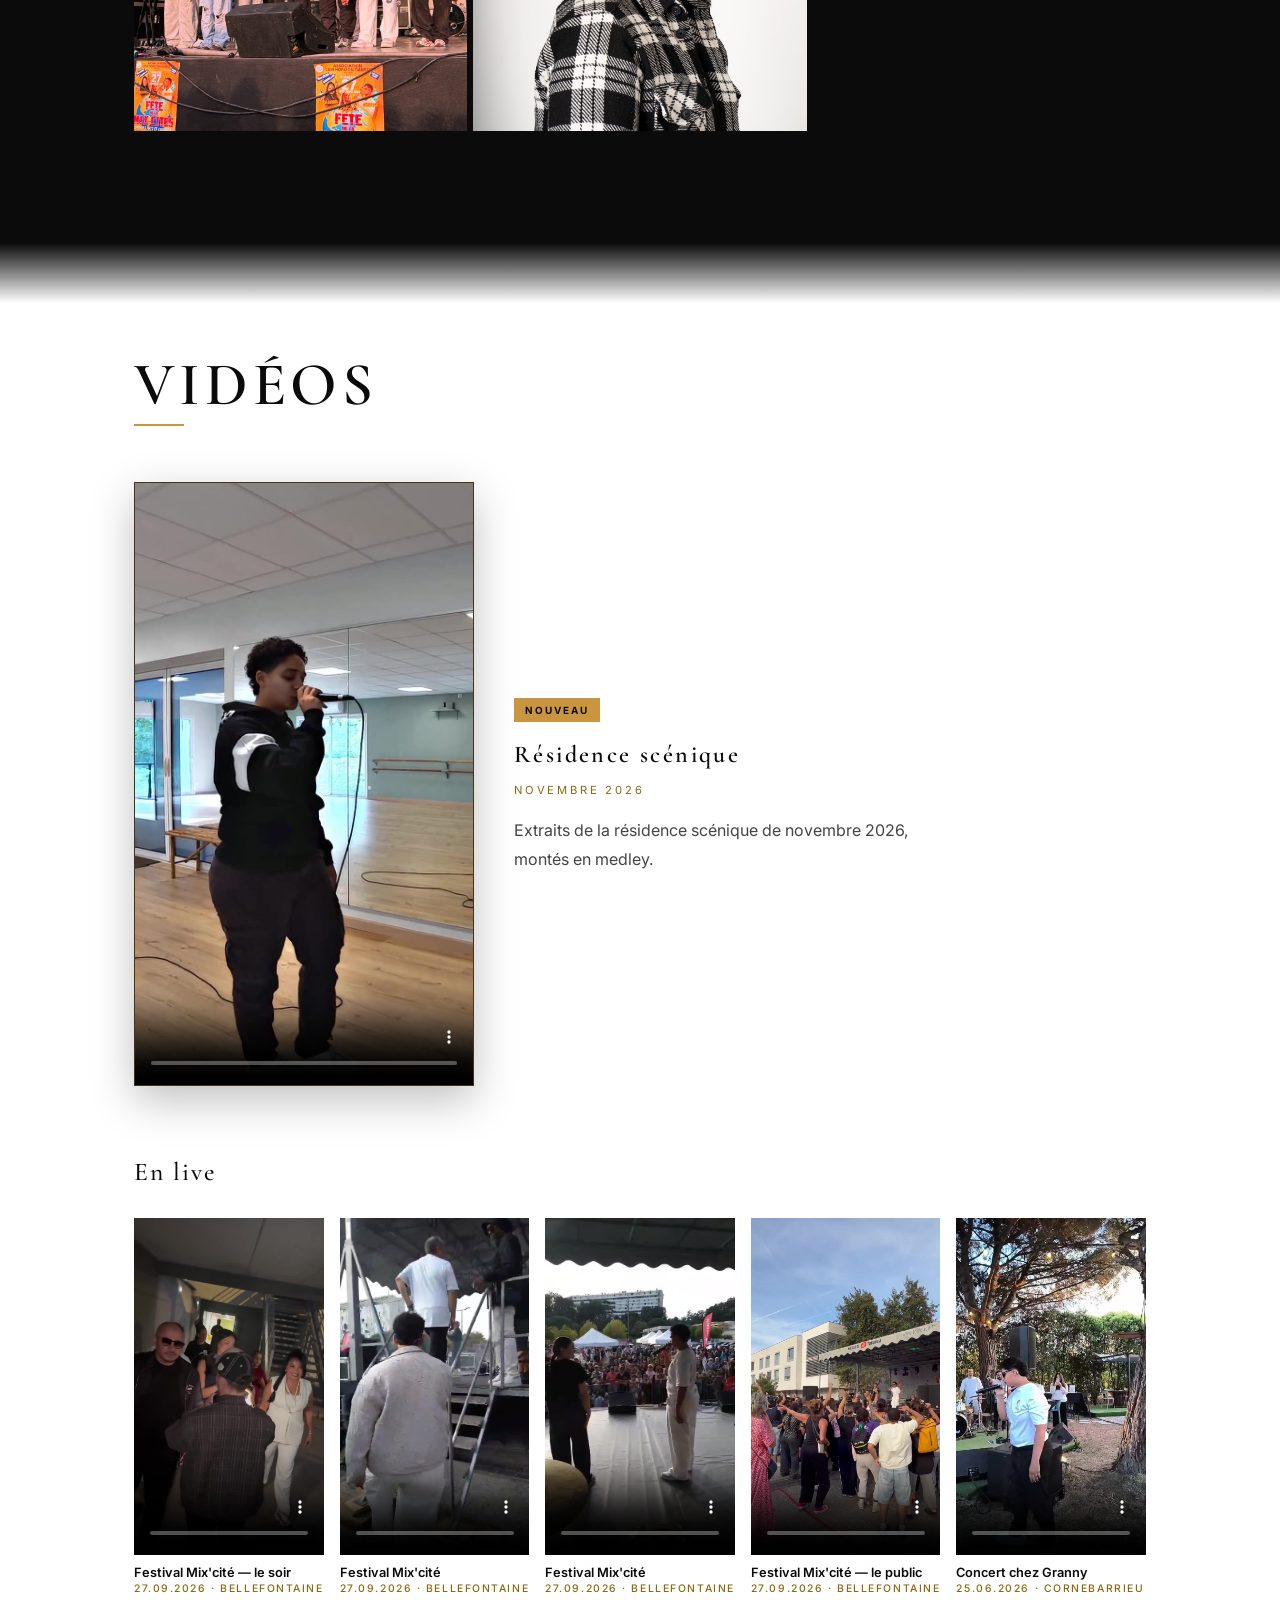
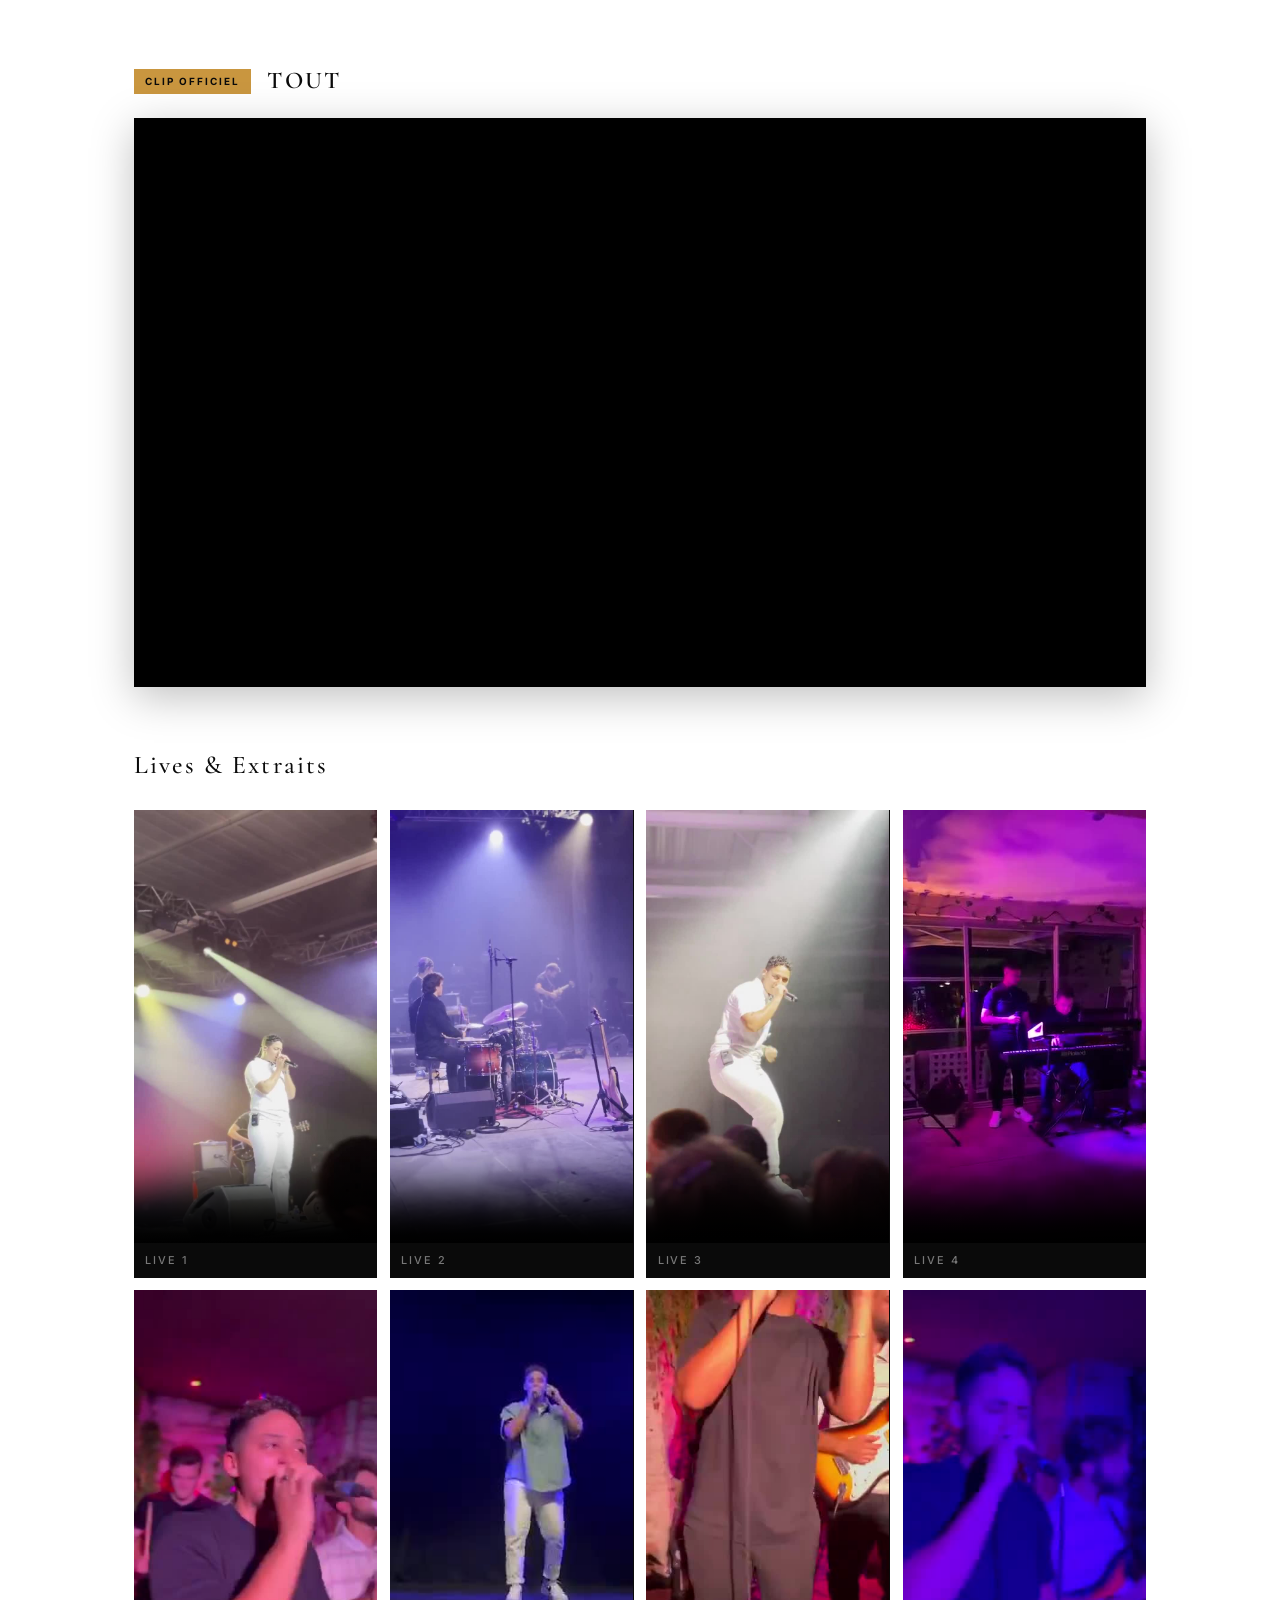
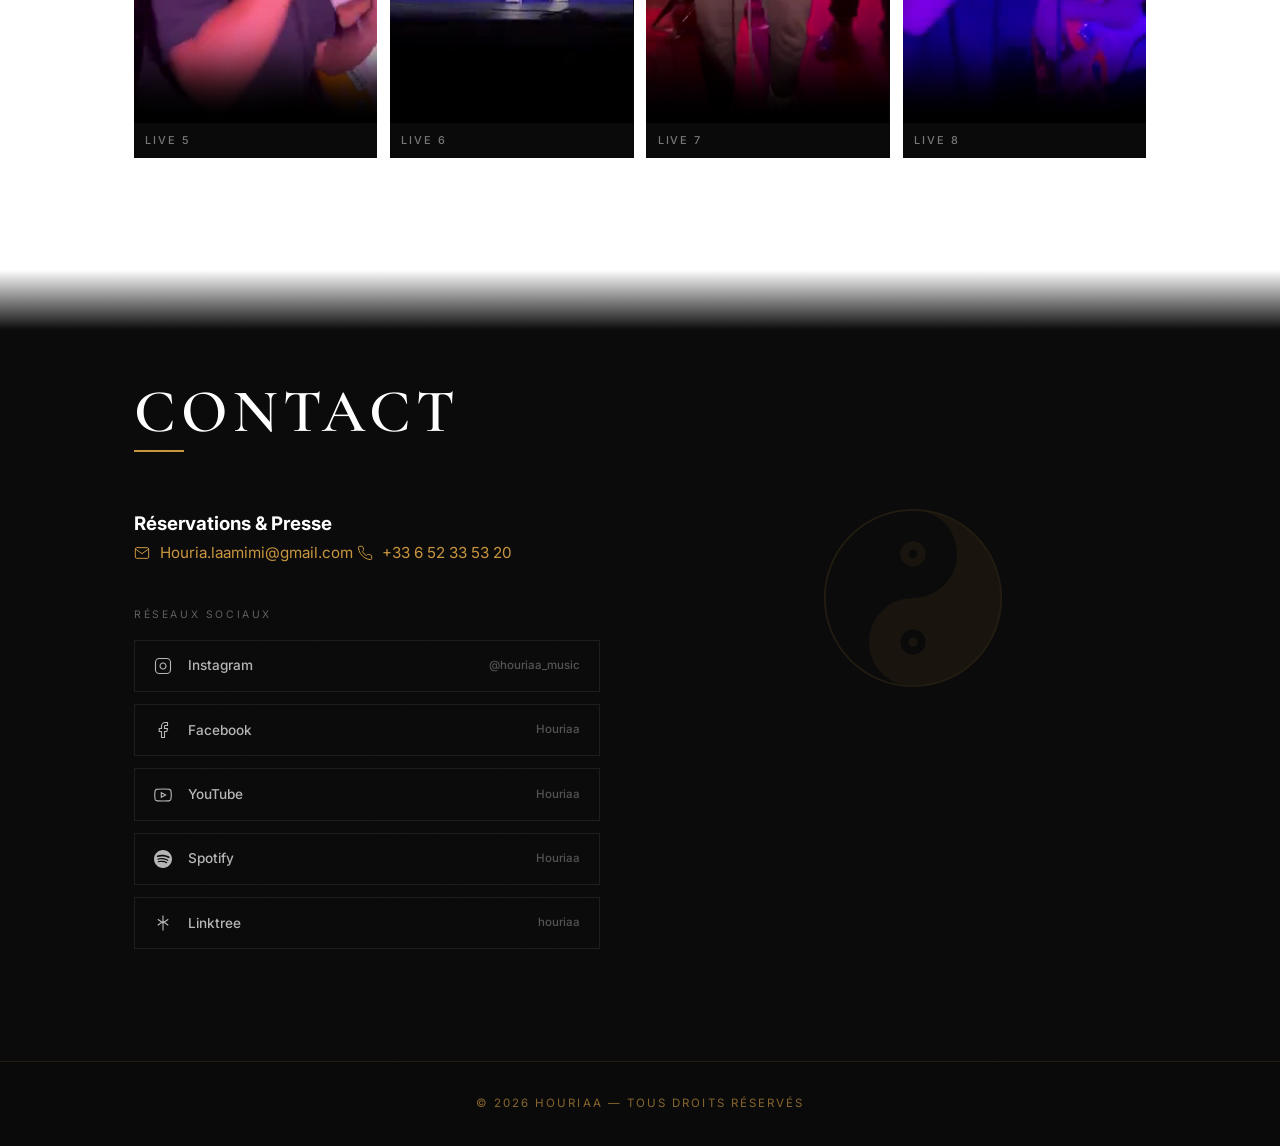
==== commit e27b6f0a: "Live plein air = concert chez Granny (25.06.2026, Cornebarrieu) Co-Authored-By: Claude Opus 5.5 <nor" ====
--- a/index.html
+++ b/index.html
@@ -427,7 +427,7 @@
         <div class="date-item" data-date="2026-06-25">
           <span class="date-label">25.06<span class="date-year">2026</span></span>
           <span class="date-dots"></span>
-          <span class="date-venue">Cornebarrieu</span>
+          <span class="date-venue">Chez Granny<span class="date-sub">Cornebarrieu</span></span>
         </div>
         <div class="date-item" data-date="2026-07-04">
           <span class="date-label">03–04.07<span class="date-year">2026</span></span>
@@ -562,7 +562,7 @@
           </div>
           <div class="vertical-card">
             <div class="vertical-frame"><video src="videos/web/live_plein_air.mp4" poster="images/posters/live_plein_air.jpg" controls preload="none" playsinline></video></div>
-            <p class="vertical-label">Live en plein air<span></span></p>
+            <p class="vertical-label">Concert chez Granny<span>25.06.2026 · Cornebarrieu</span></p>
           </div>
         </div>
       </div>
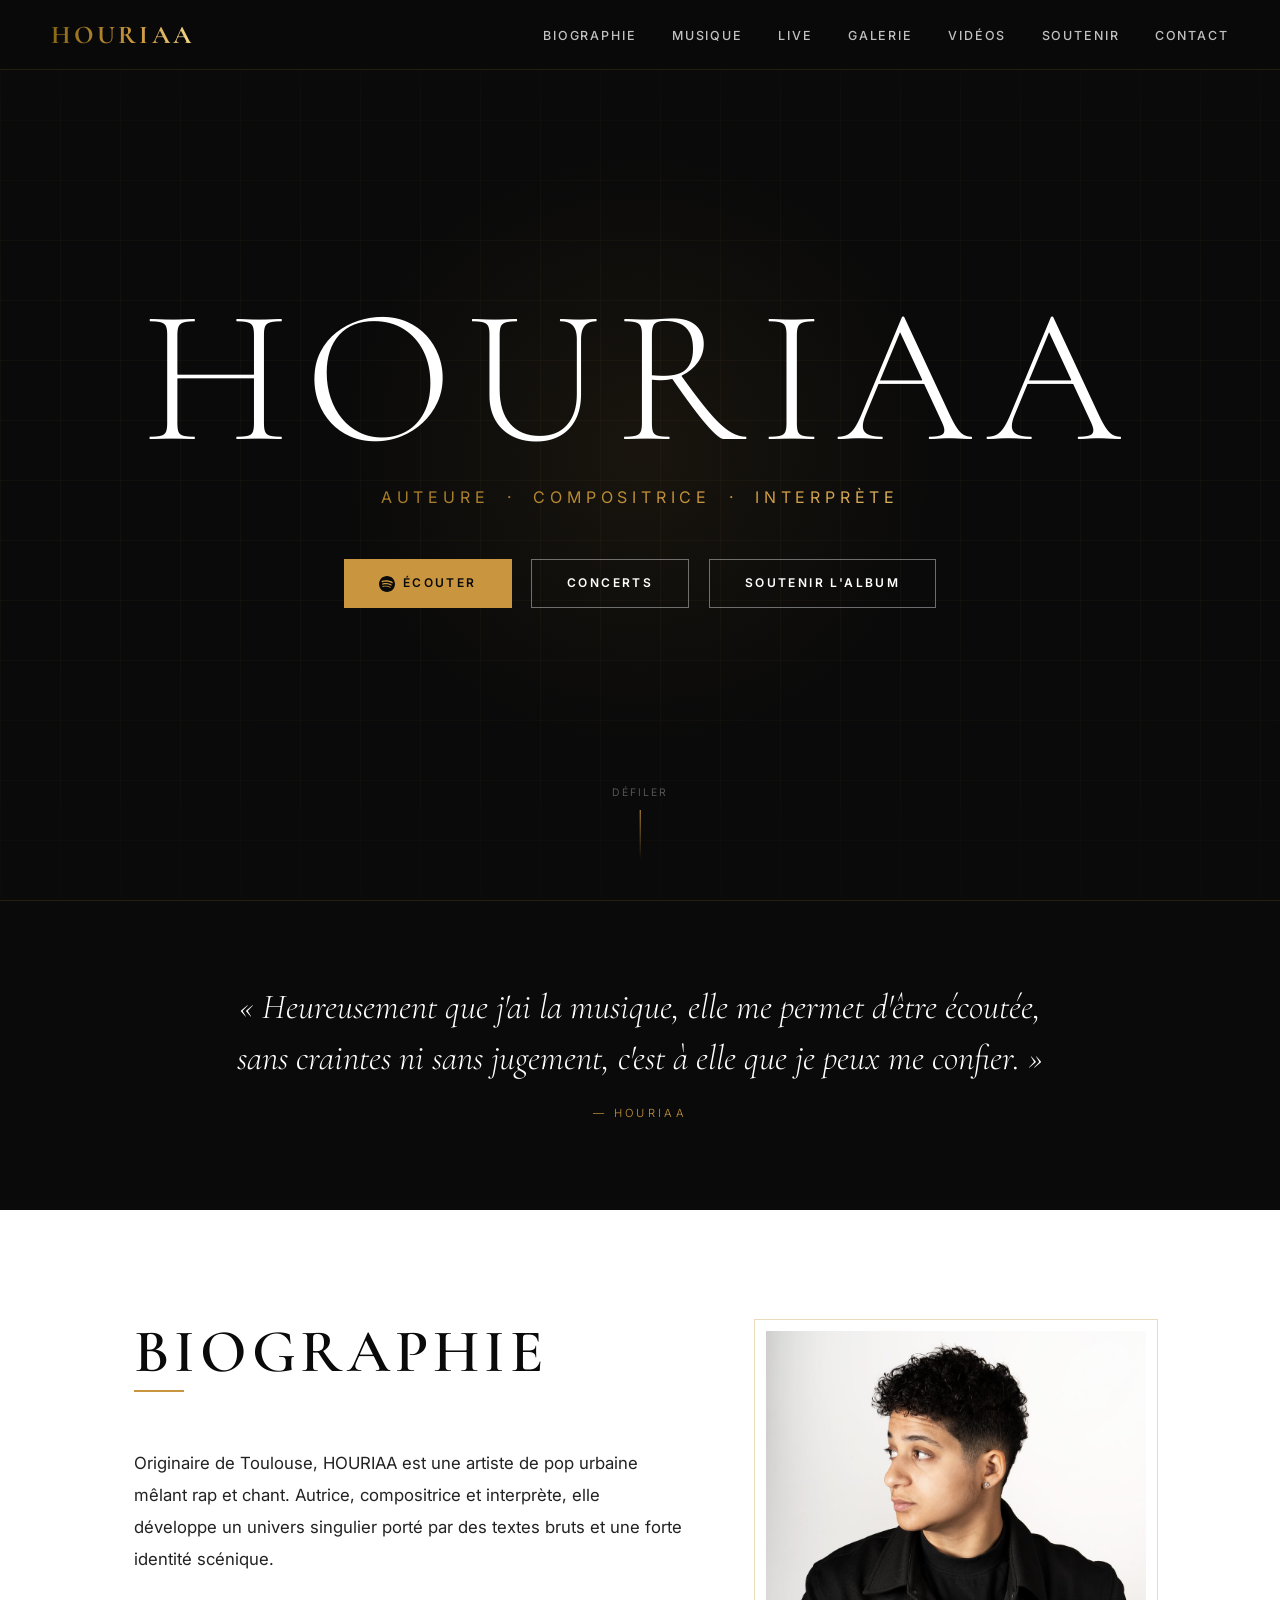
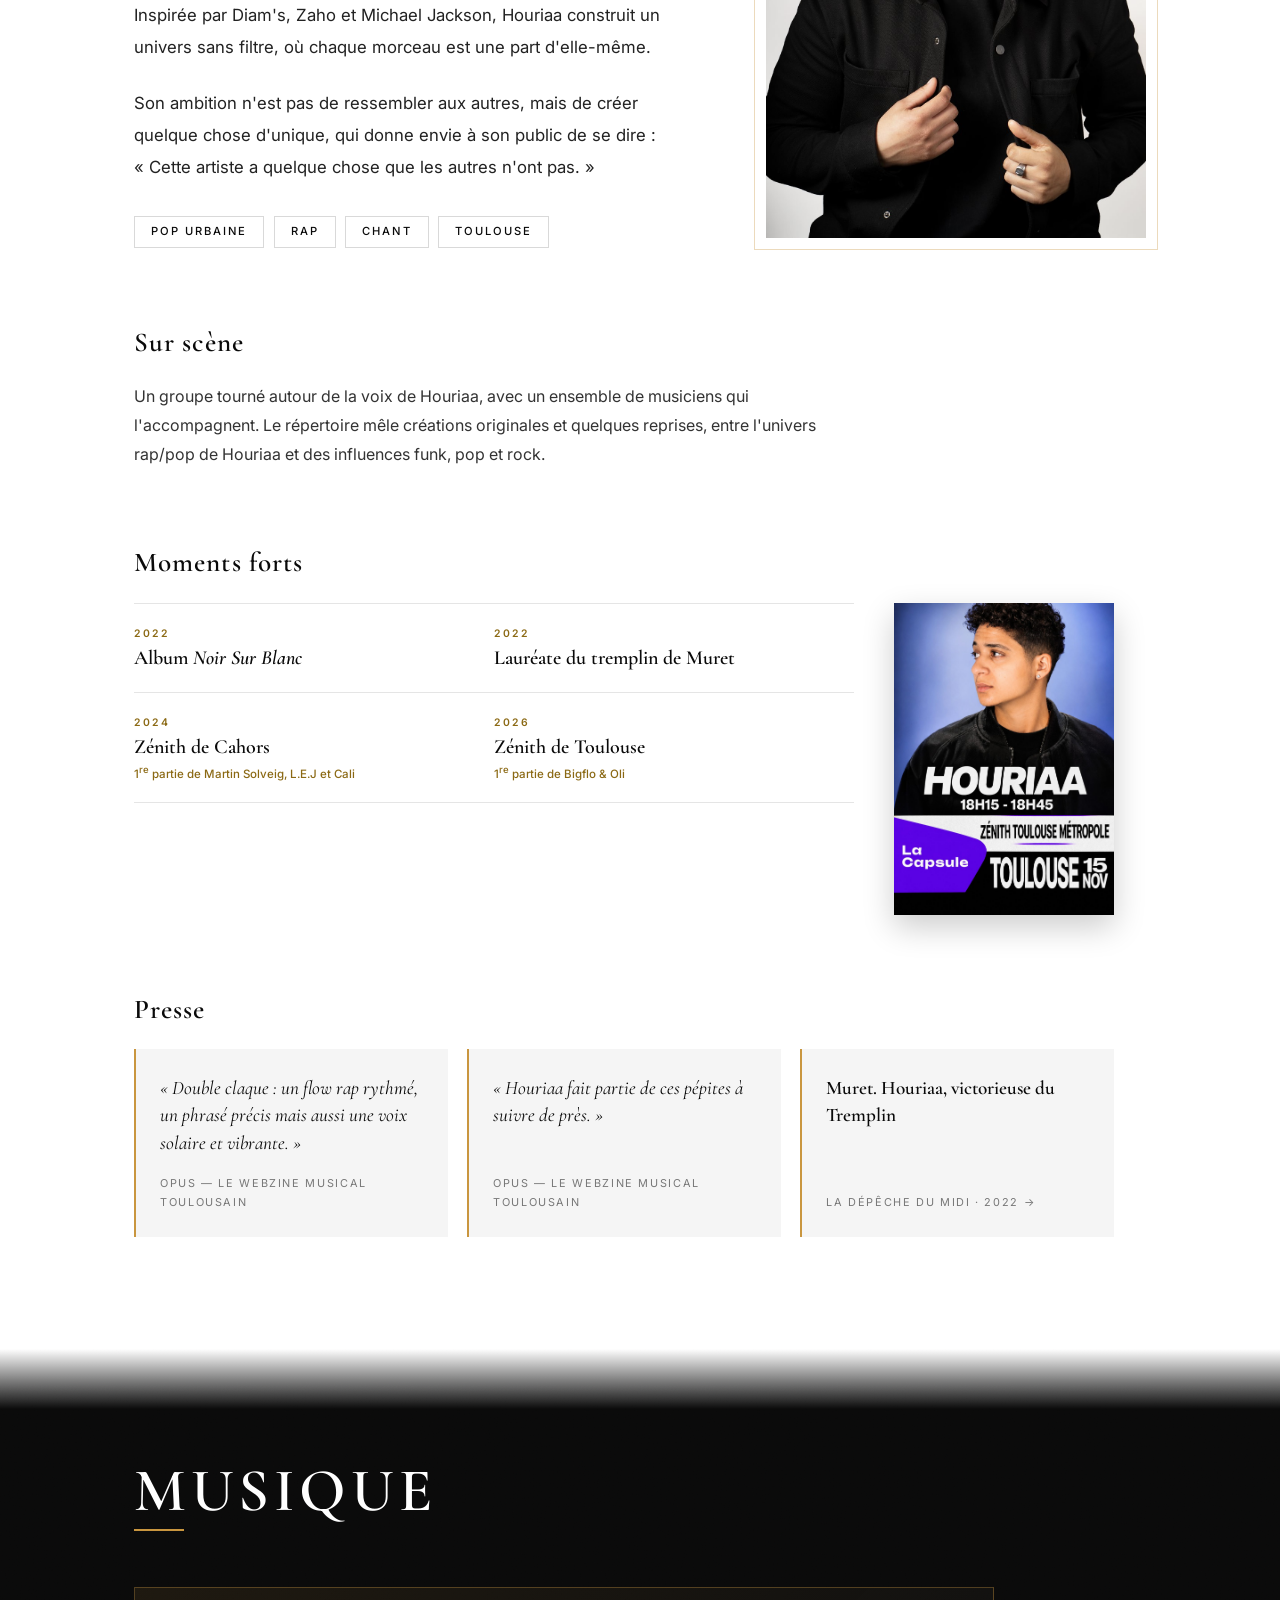
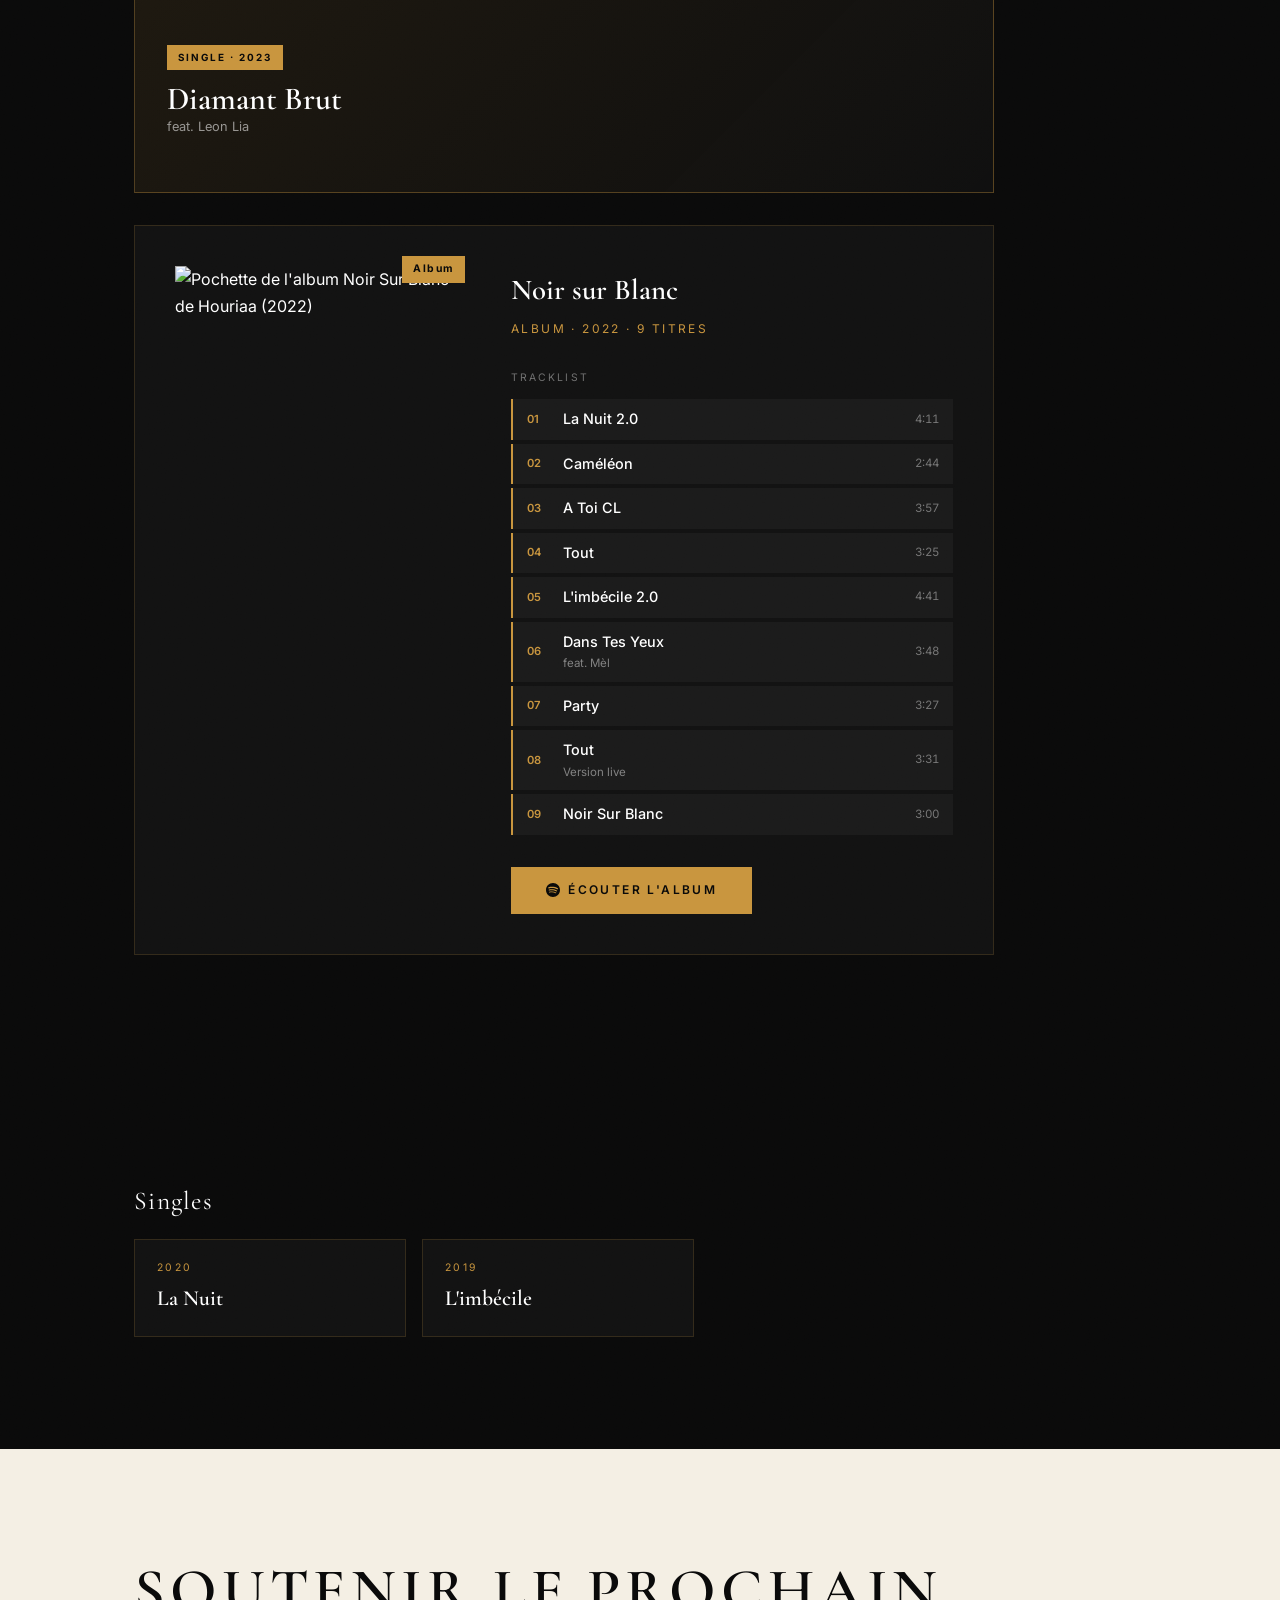
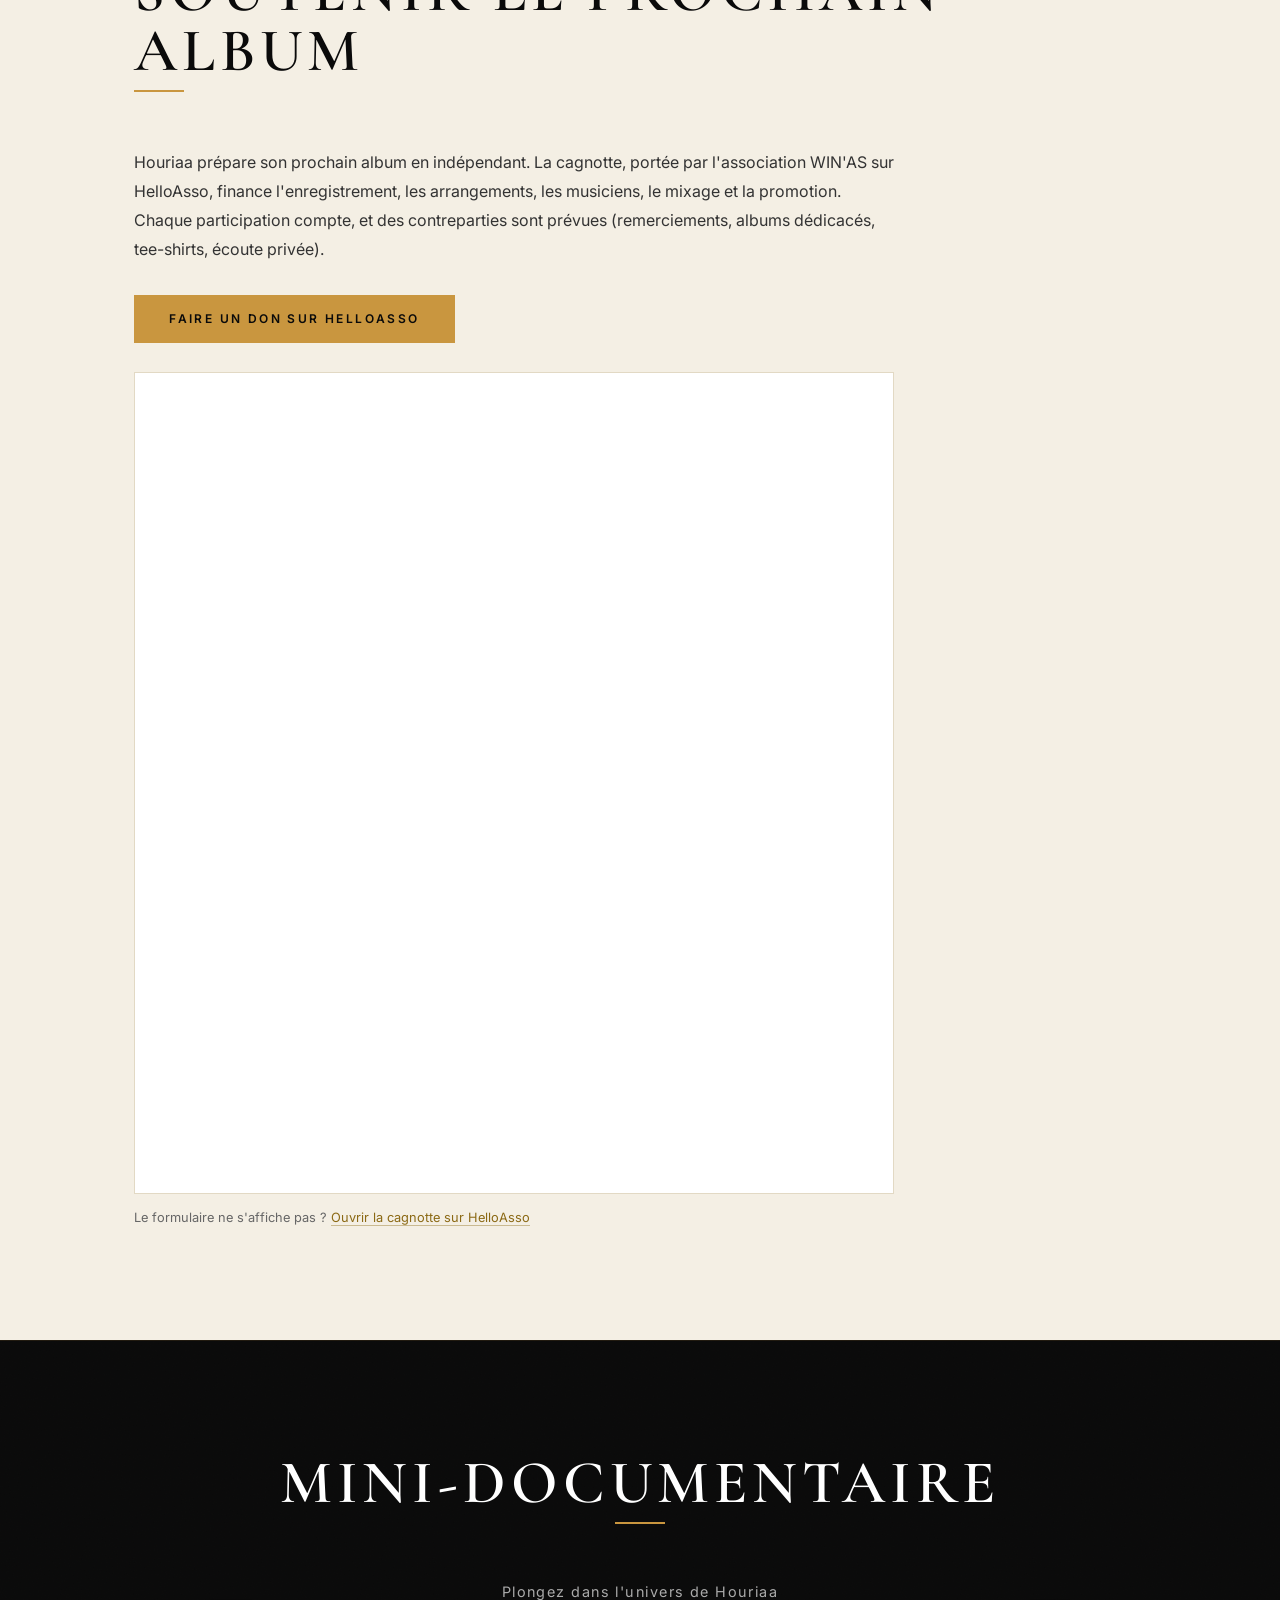
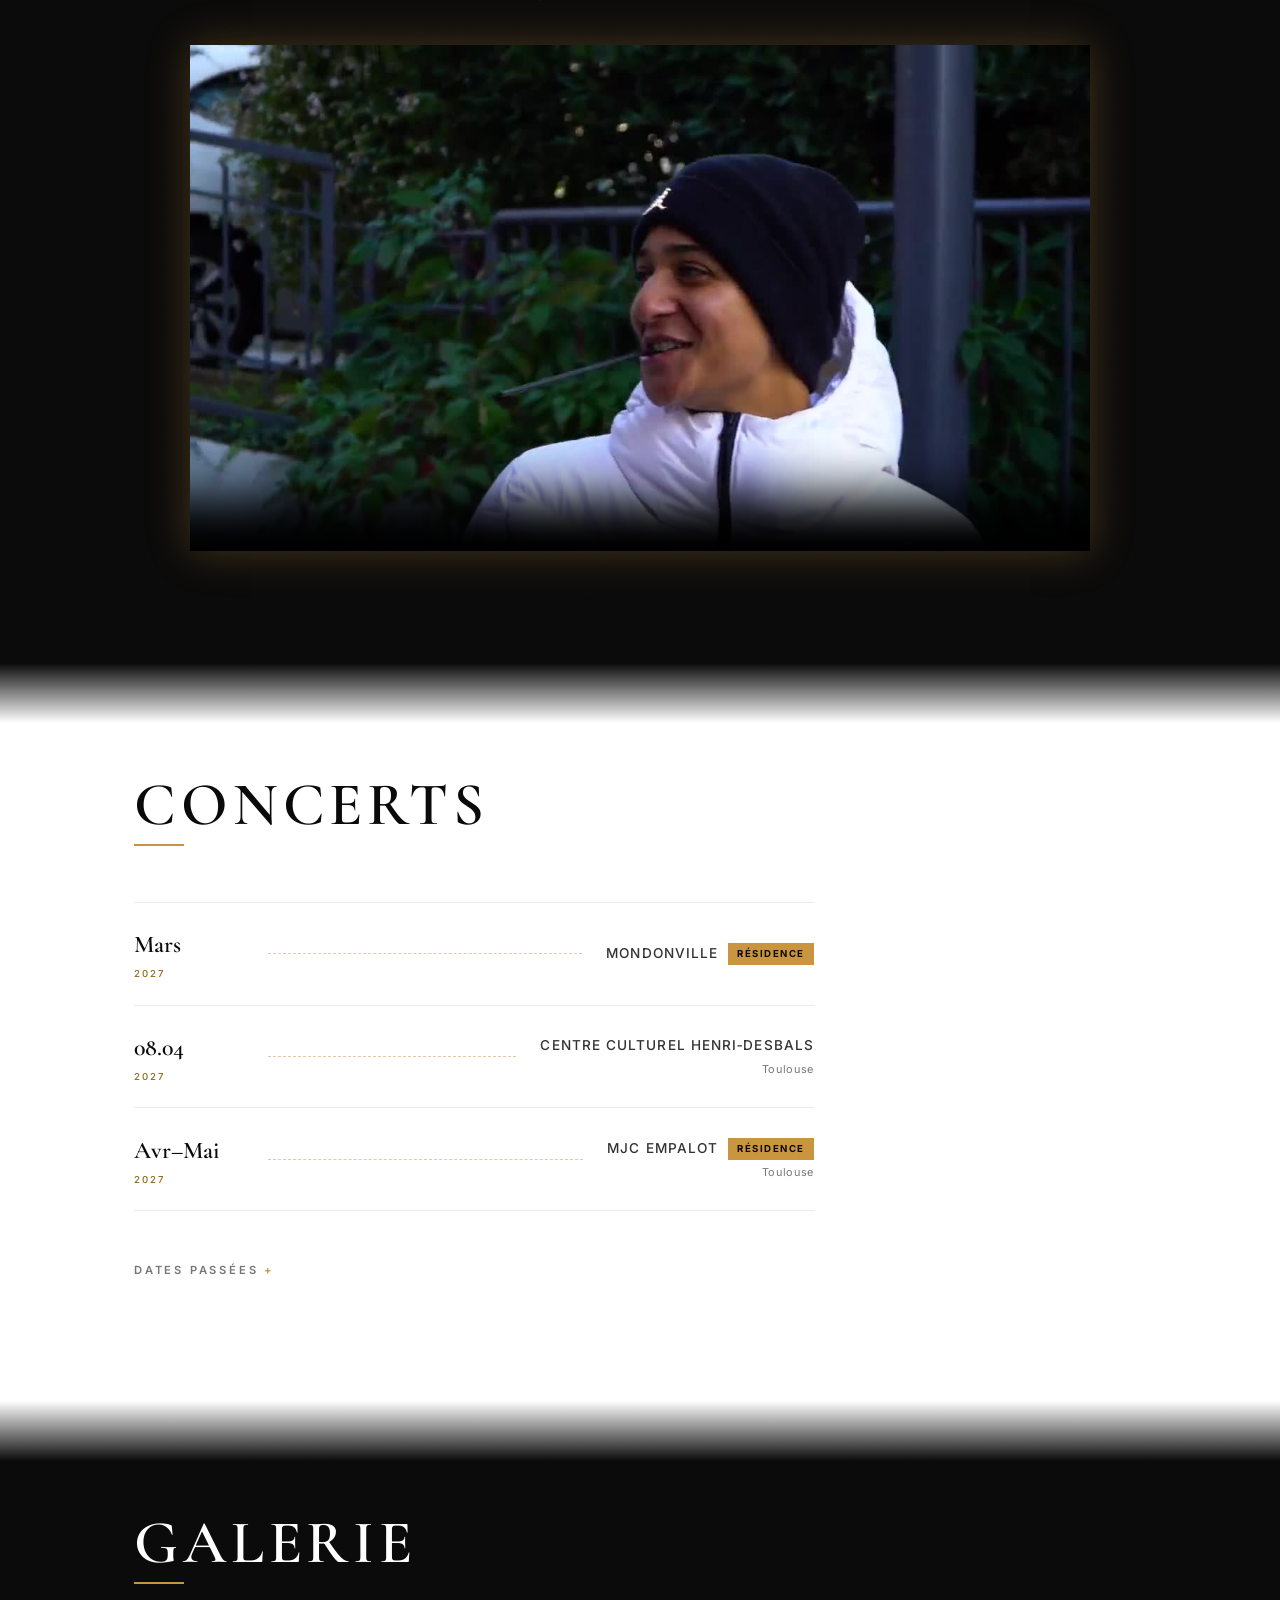
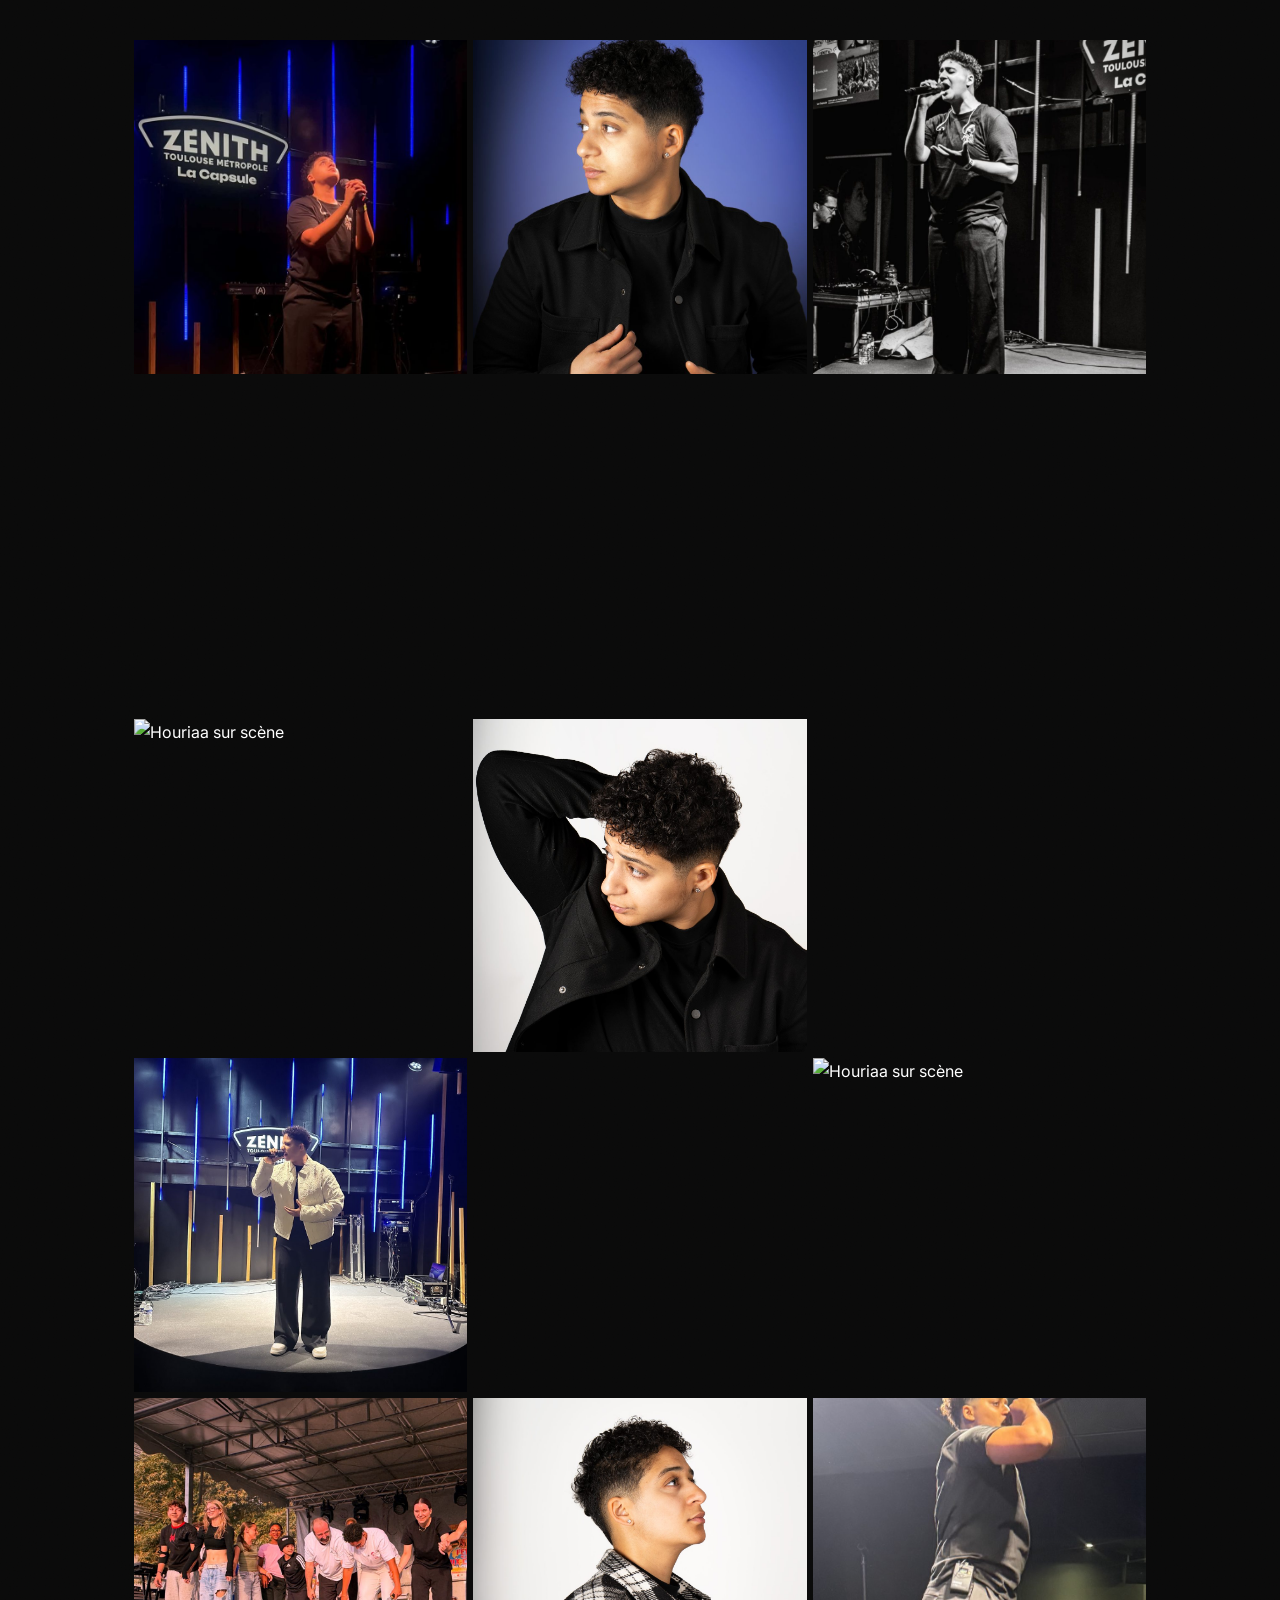
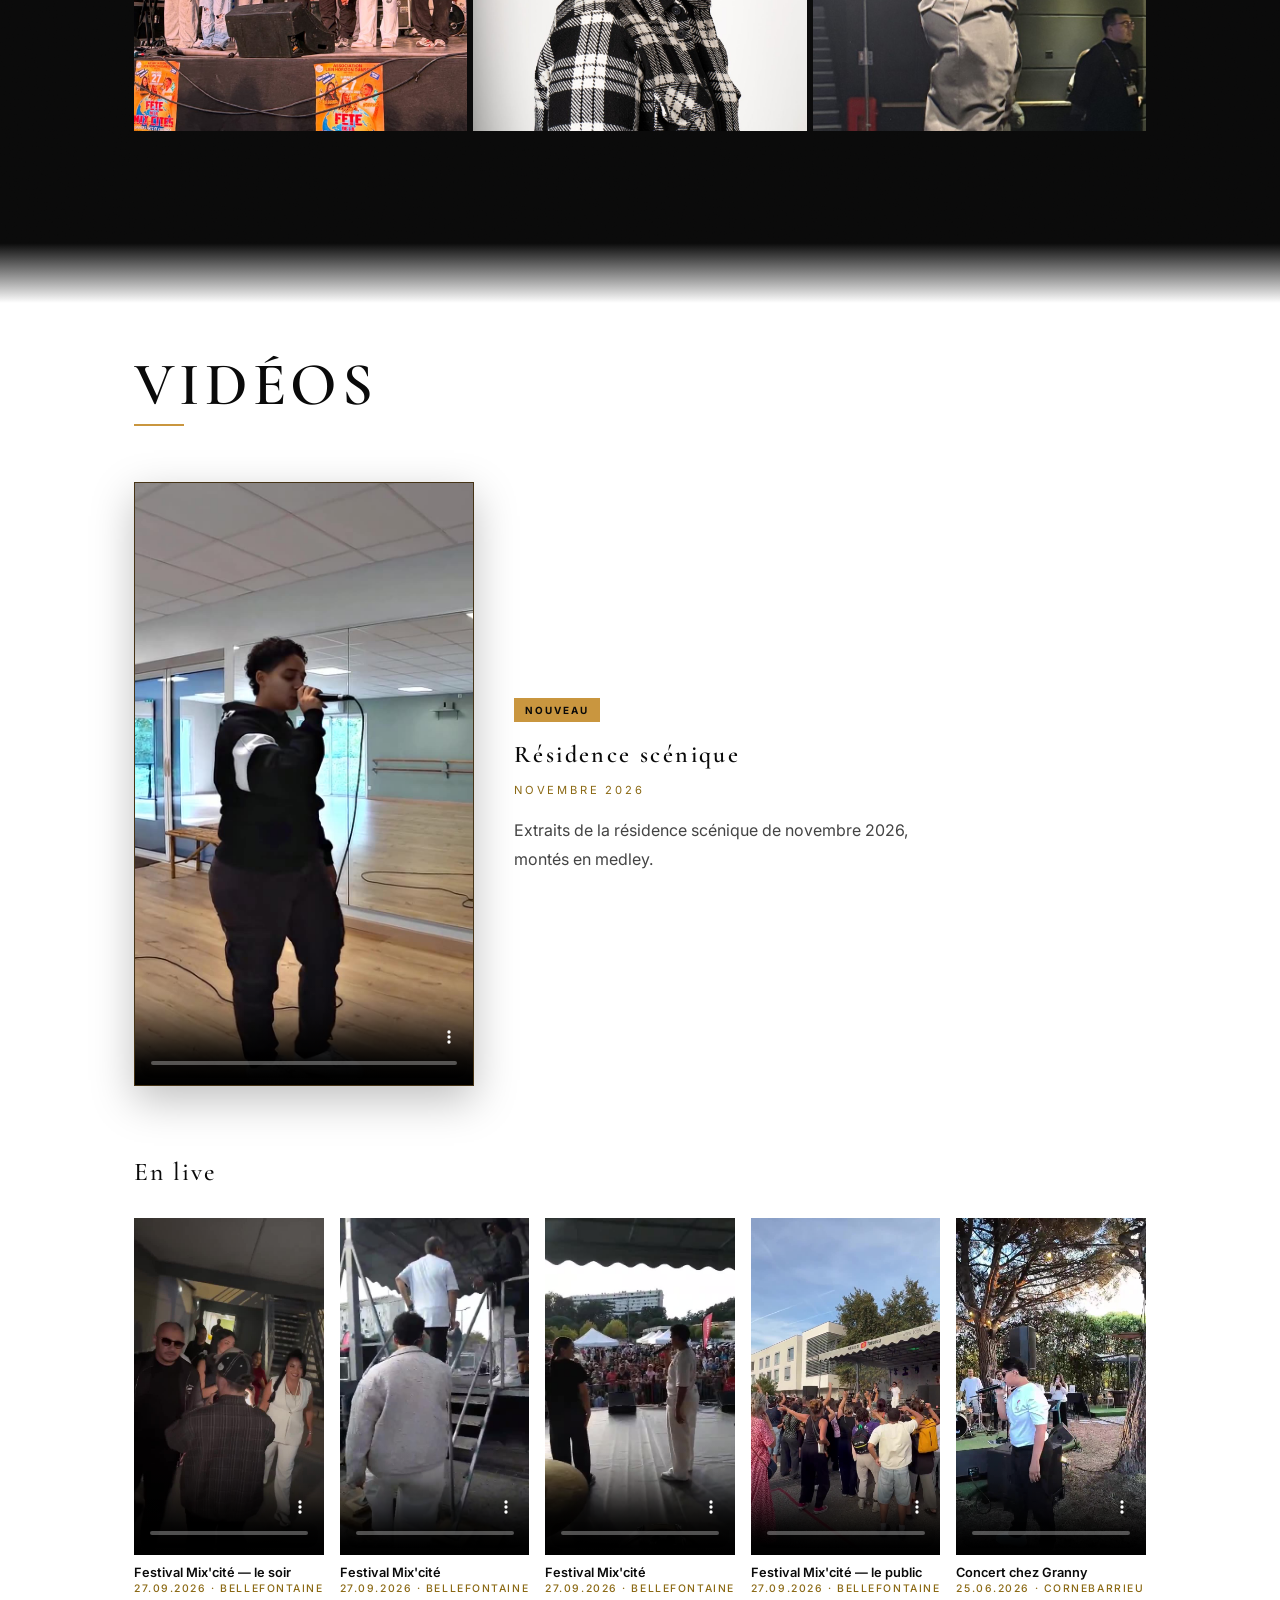
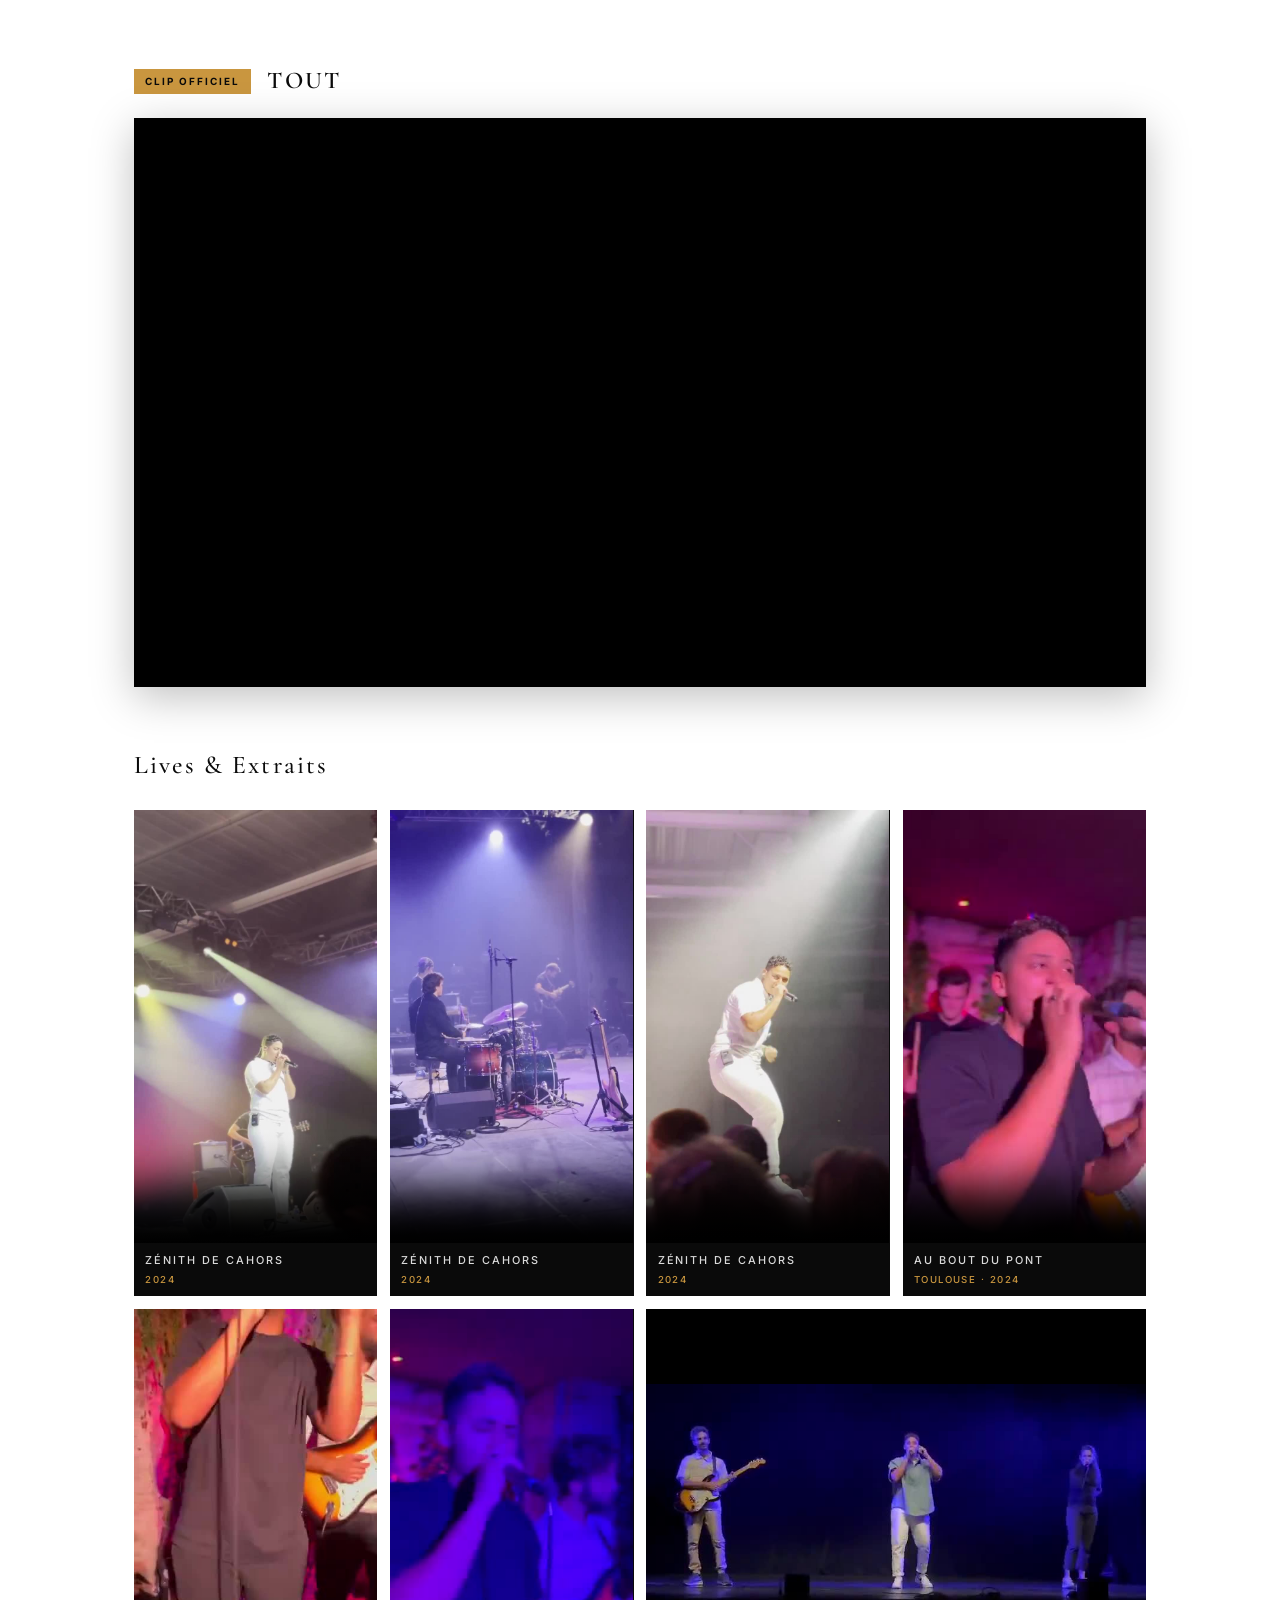
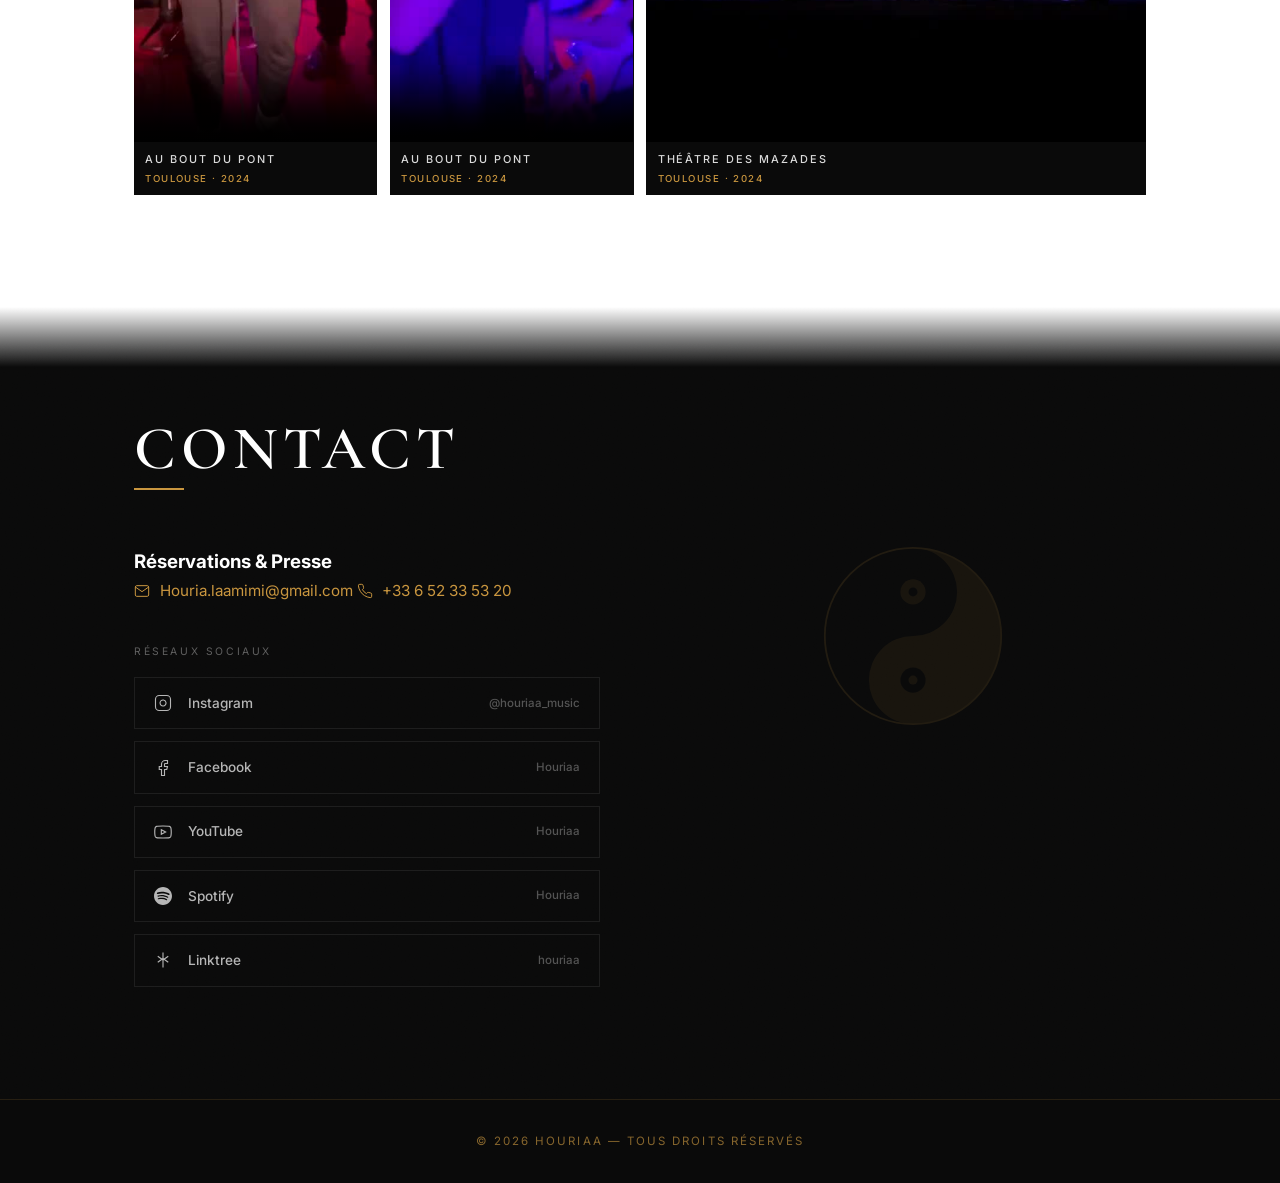
==== commit 5df420f8: "Lives & extraits : Zénith de Cahors, Au bout du Pont, Théâtre des Mazades ; Live 4 retiré Co-Authore" ====
--- a/index.html
+++ b/index.html
@@ -57,7 +57,7 @@
   <link rel="preconnect" href="https://fonts.googleapis.com" />
   <link rel="preconnect" href="https://fonts.gstatic.com" crossorigin />
   <link href="https://fonts.googleapis.com/css2?family=Cormorant+Garamond:ital,wght@0,300;0,400;0,500;0,600;0,700;1,300;1,400&family=Inter:wght@300;400;500;600&display=swap" rel="stylesheet" />
-  <link rel="stylesheet" href="css/style.css?v=10" />
+  <link rel="stylesheet" href="css/style.css?v=11" />
 </head>
 <body>
 
@@ -586,35 +586,31 @@
       <div class="videos-live-grid fade-in">
         <div class="video-card">
           <video src="videos/web/live_1.mp4" poster="images/posters/live_1.jpg" controls preload="none" playsinline></video>
-          <div class="video-card-label">Live 1</div>
+          <div class="video-card-label">Zénith de Cahors<span>2024</span></div>
         </div>
         <div class="video-card">
           <video src="videos/web/live_2.mp4" poster="images/posters/live_2.jpg" controls preload="none" playsinline></video>
-          <div class="video-card-label">Live 2</div>
+          <div class="video-card-label">Zénith de Cahors<span>2024</span></div>
         </div>
         <div class="video-card">
           <video src="videos/web/live_3.mp4" poster="images/posters/live_3.jpg" controls preload="none" playsinline></video>
-          <div class="video-card-label">Live 3</div>
-        </div>
-        <div class="video-card">
-          <video src="videos/web/live_4.mp4" poster="images/posters/live_4.jpg" controls preload="none" playsinline></video>
-          <div class="video-card-label">Live 4</div>
+          <div class="video-card-label">Zénith de Cahors<span>2024</span></div>
         </div>
         <div class="video-card">
           <video src="videos/web/live_5.mp4" poster="images/posters/live_5.jpg" controls preload="none" playsinline></video>
-          <div class="video-card-label">Live 5</div>
-        </div>
-        <div class="video-card">
-          <video src="videos/web/live_6.mp4" poster="images/posters/live_6.jpg" controls preload="none" playsinline></video>
-          <div class="video-card-label">Live 6</div>
+          <div class="video-card-label">Au bout du Pont<span>Toulouse · 2024</span></div>
         </div>
         <div class="video-card">
           <video src="videos/web/live_7.mp4" poster="images/posters/live_7.jpg" controls preload="none" playsinline></video>
-          <div class="video-card-label">Live 7</div>
+          <div class="video-card-label">Au bout du Pont<span>Toulouse · 2024</span></div>
         </div>
         <div class="video-card">
           <video src="videos/web/live_8.mp4" poster="images/posters/live_8.jpg" controls preload="none" playsinline></video>
-          <div class="video-card-label">Live 8</div>
+          <div class="video-card-label">Au bout du Pont<span>Toulouse · 2024</span></div>
+        </div>
+        <div class="video-card video-card--wide">
+          <video src="videos/web/live_6.mp4" poster="images/posters/live_6.jpg" controls preload="none" playsinline></video>
+          <div class="video-card-label">Théâtre des Mazades<span>Toulouse · 2024</span></div>
         </div>
       </div>
     </div>
--- a/css/style.css
+++ b/css/style.css
@@ -1428,3 +1428,9 @@
 
 .support-cta { margin-bottom: 1.8rem; }
 @media (min-width: 1000px) { .verticals-grid { grid-template-columns: repeat(5, 1fr); } }
+
+.video-card-label span { display: block; margin-top: 0.15rem; font-size: 0.6rem; color: var(--gold); letter-spacing: 0.15em; }
+.video-card-label { color: rgba(255,255,255,0.85); }
+.video-card--wide { grid-column: span 2; }
+.video-card--wide video { aspect-ratio: auto; height: 100%; object-fit: contain; flex: 1; }
+@media (max-width: 500px) { .video-card--wide { grid-column: 1 / -1; } .video-card--wide video { aspect-ratio: 16/9; height: auto; } }
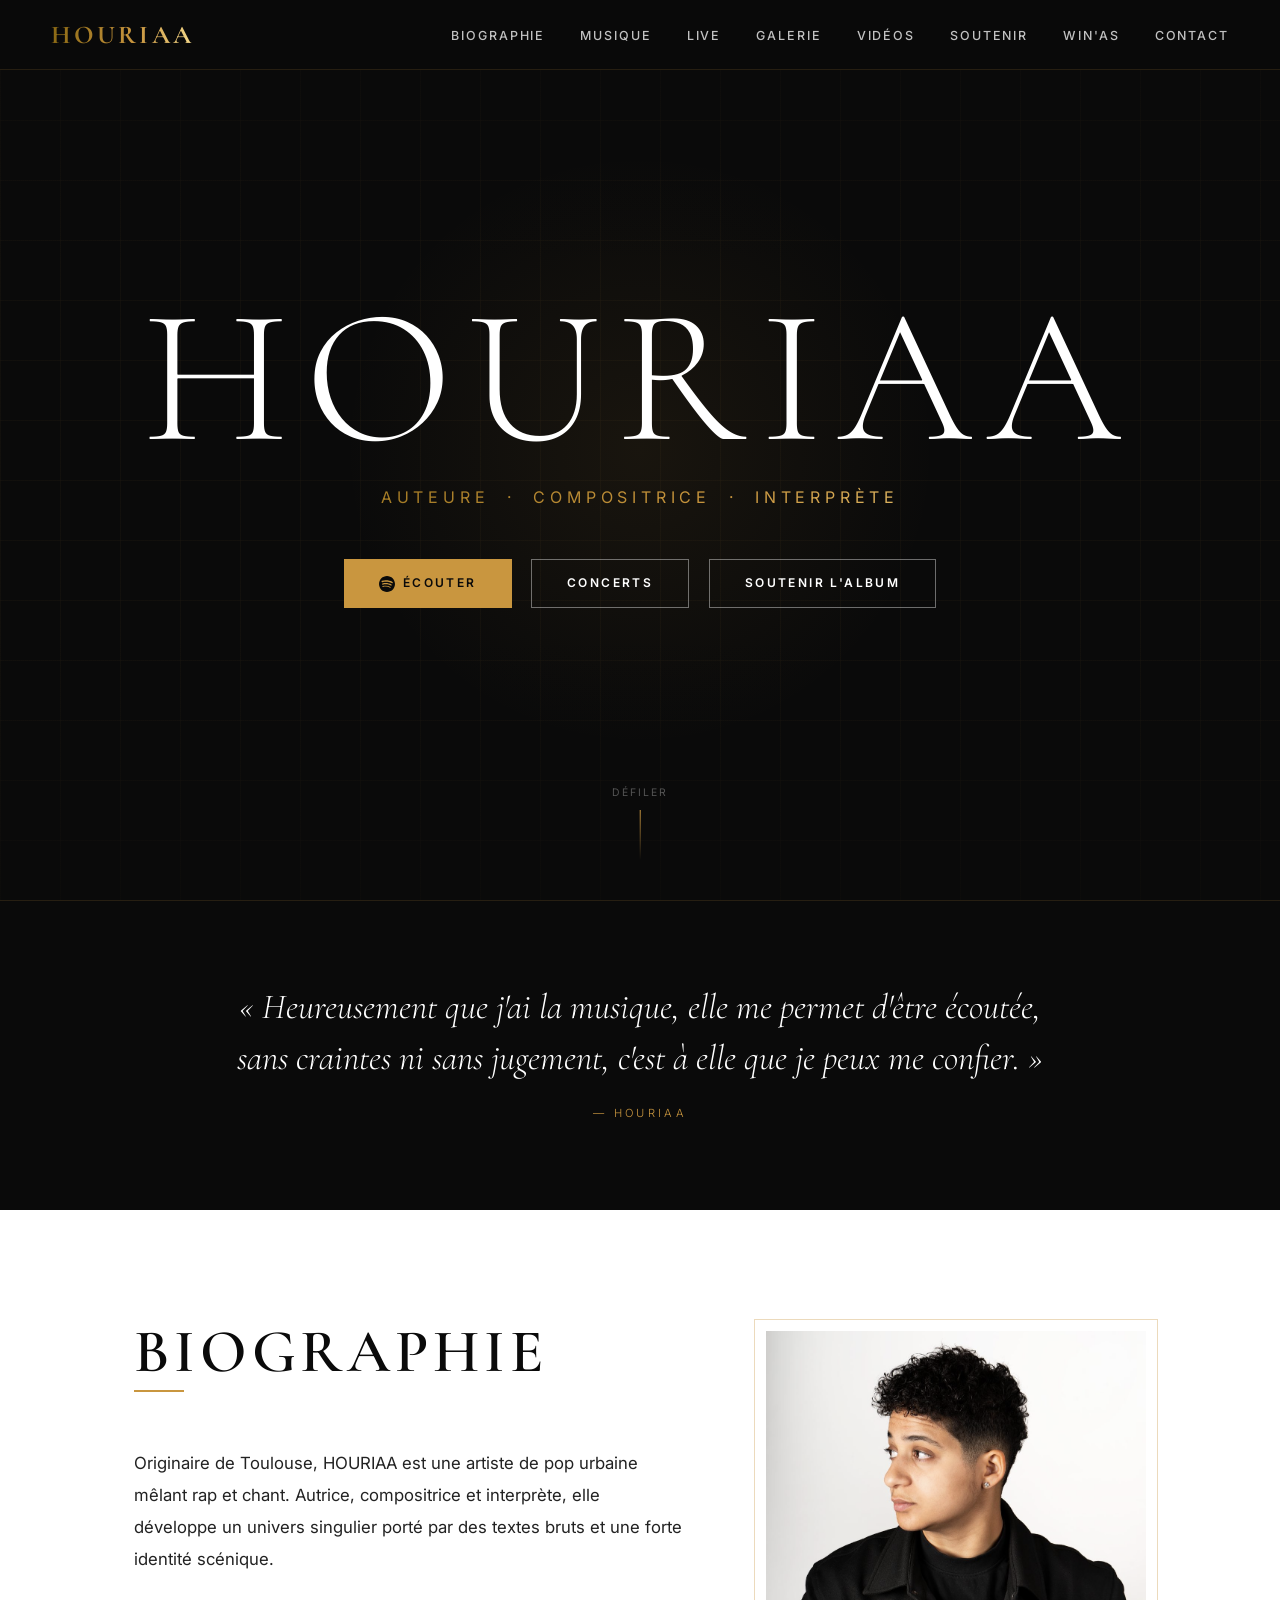
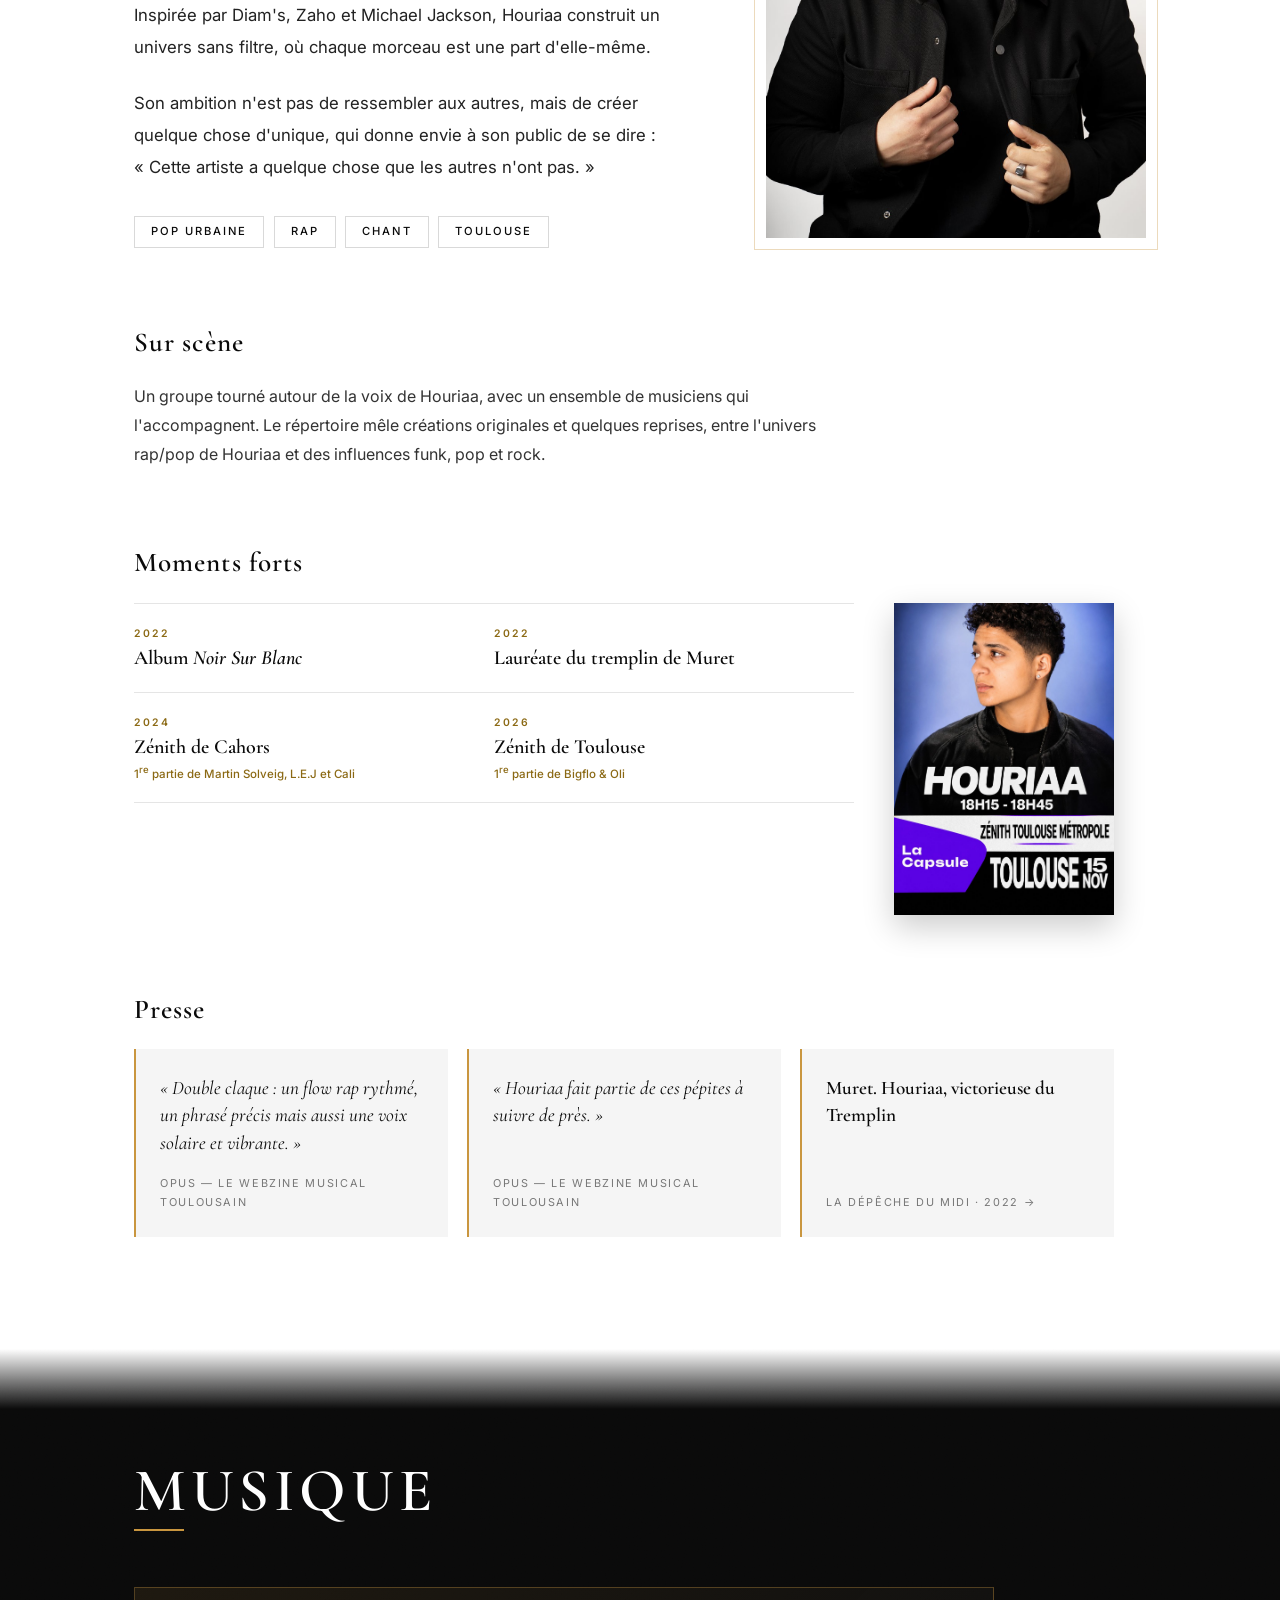
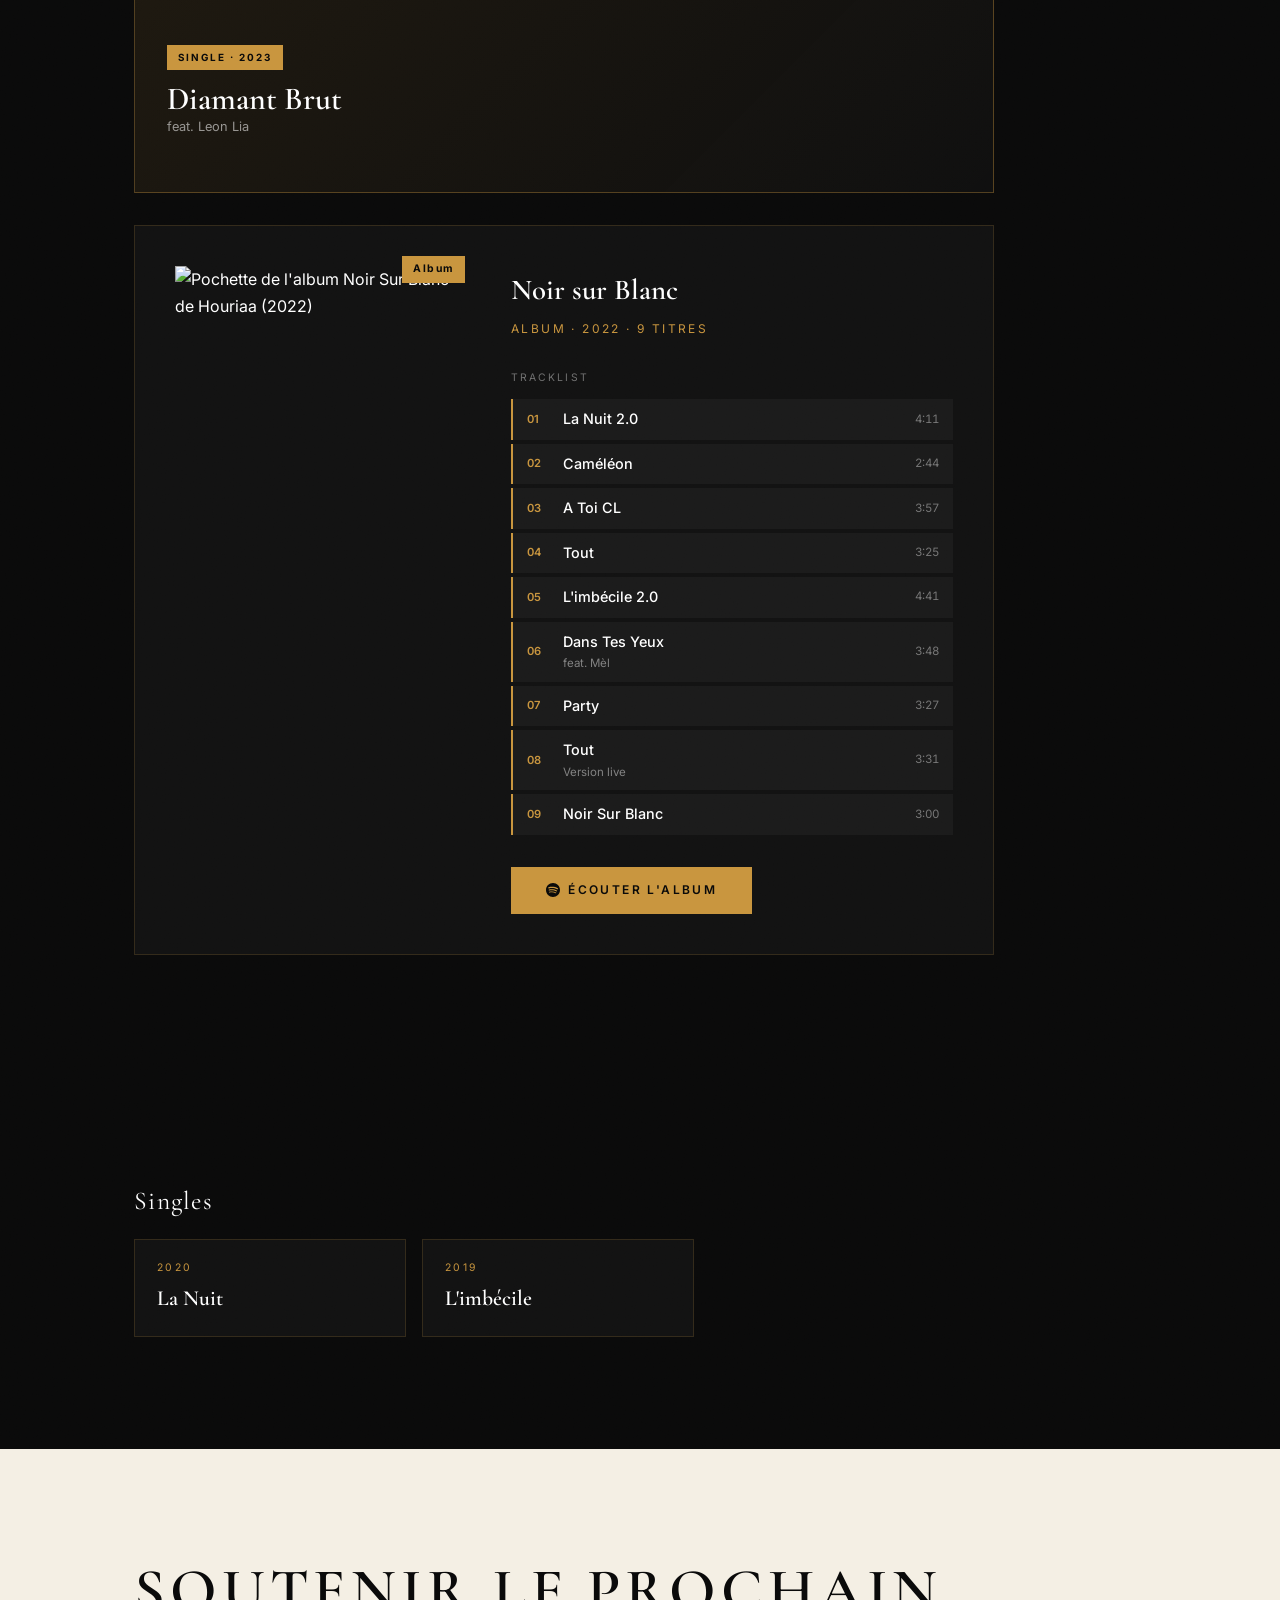
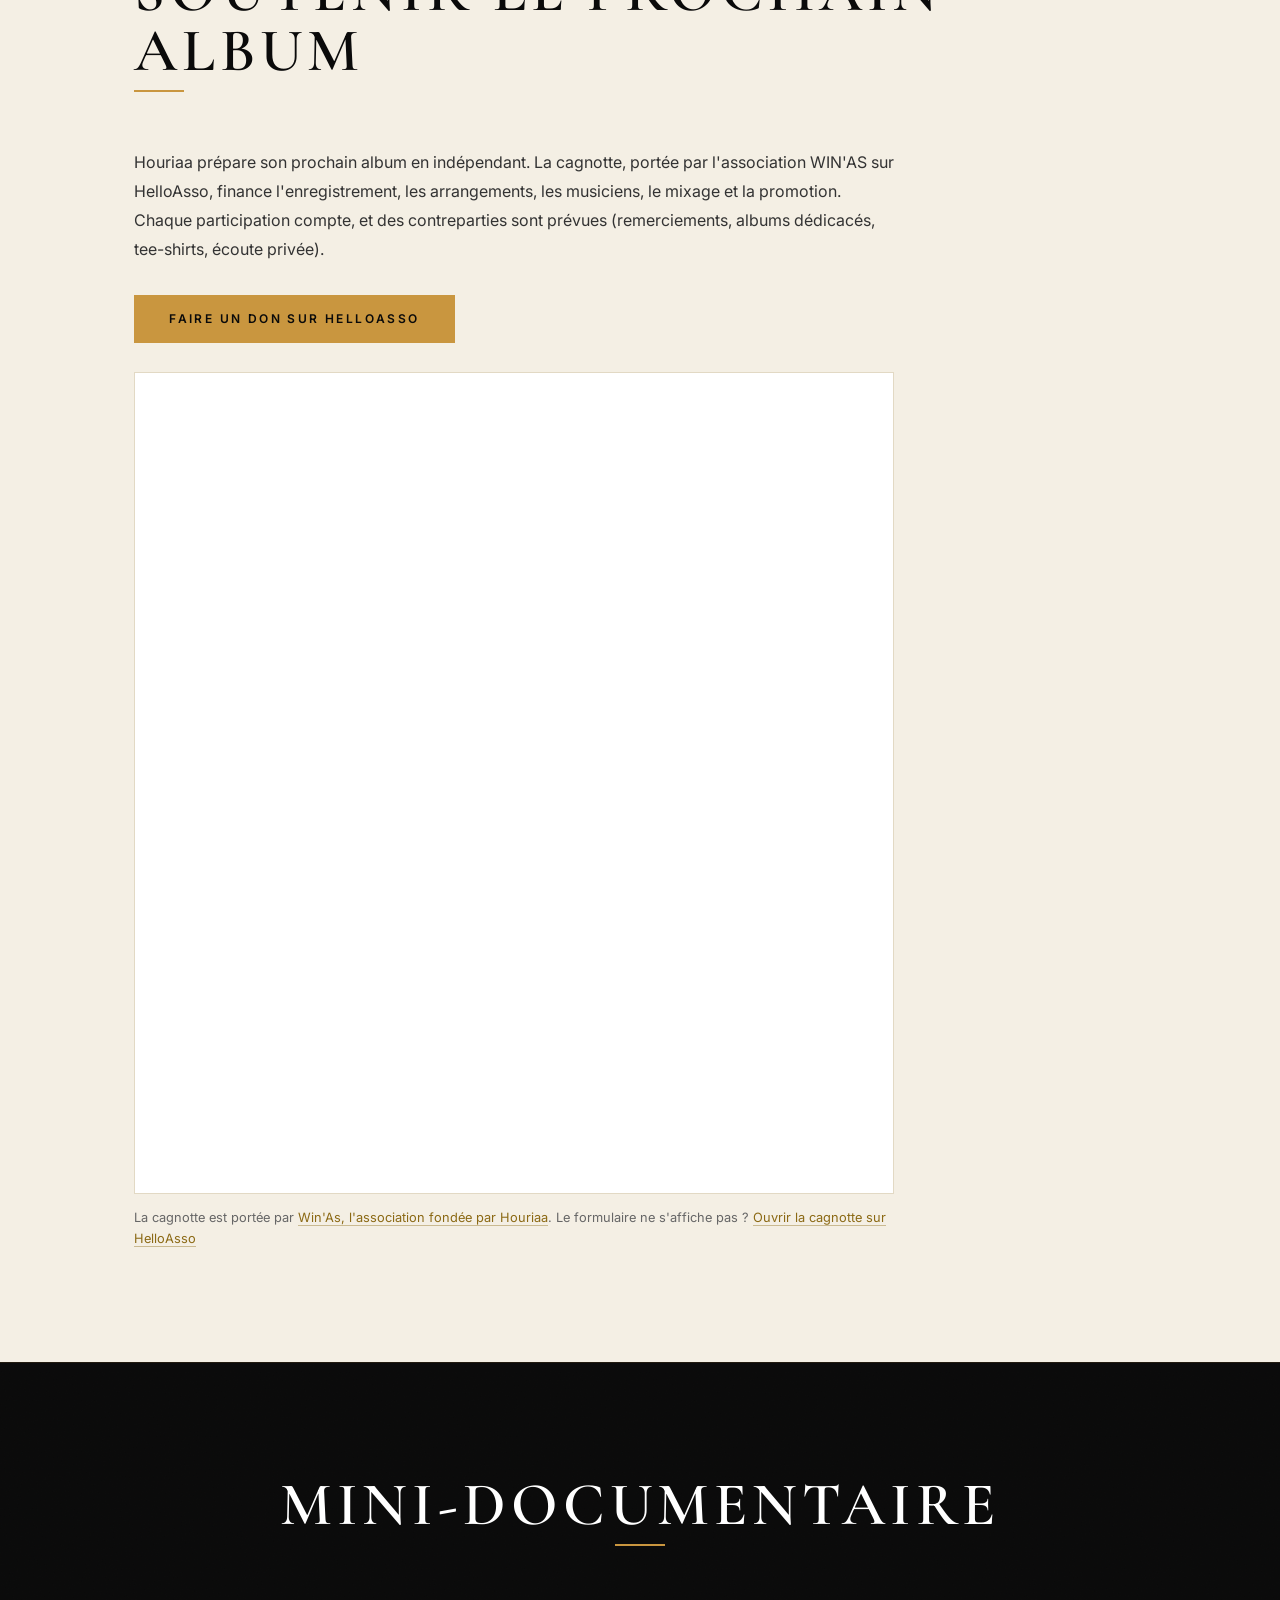
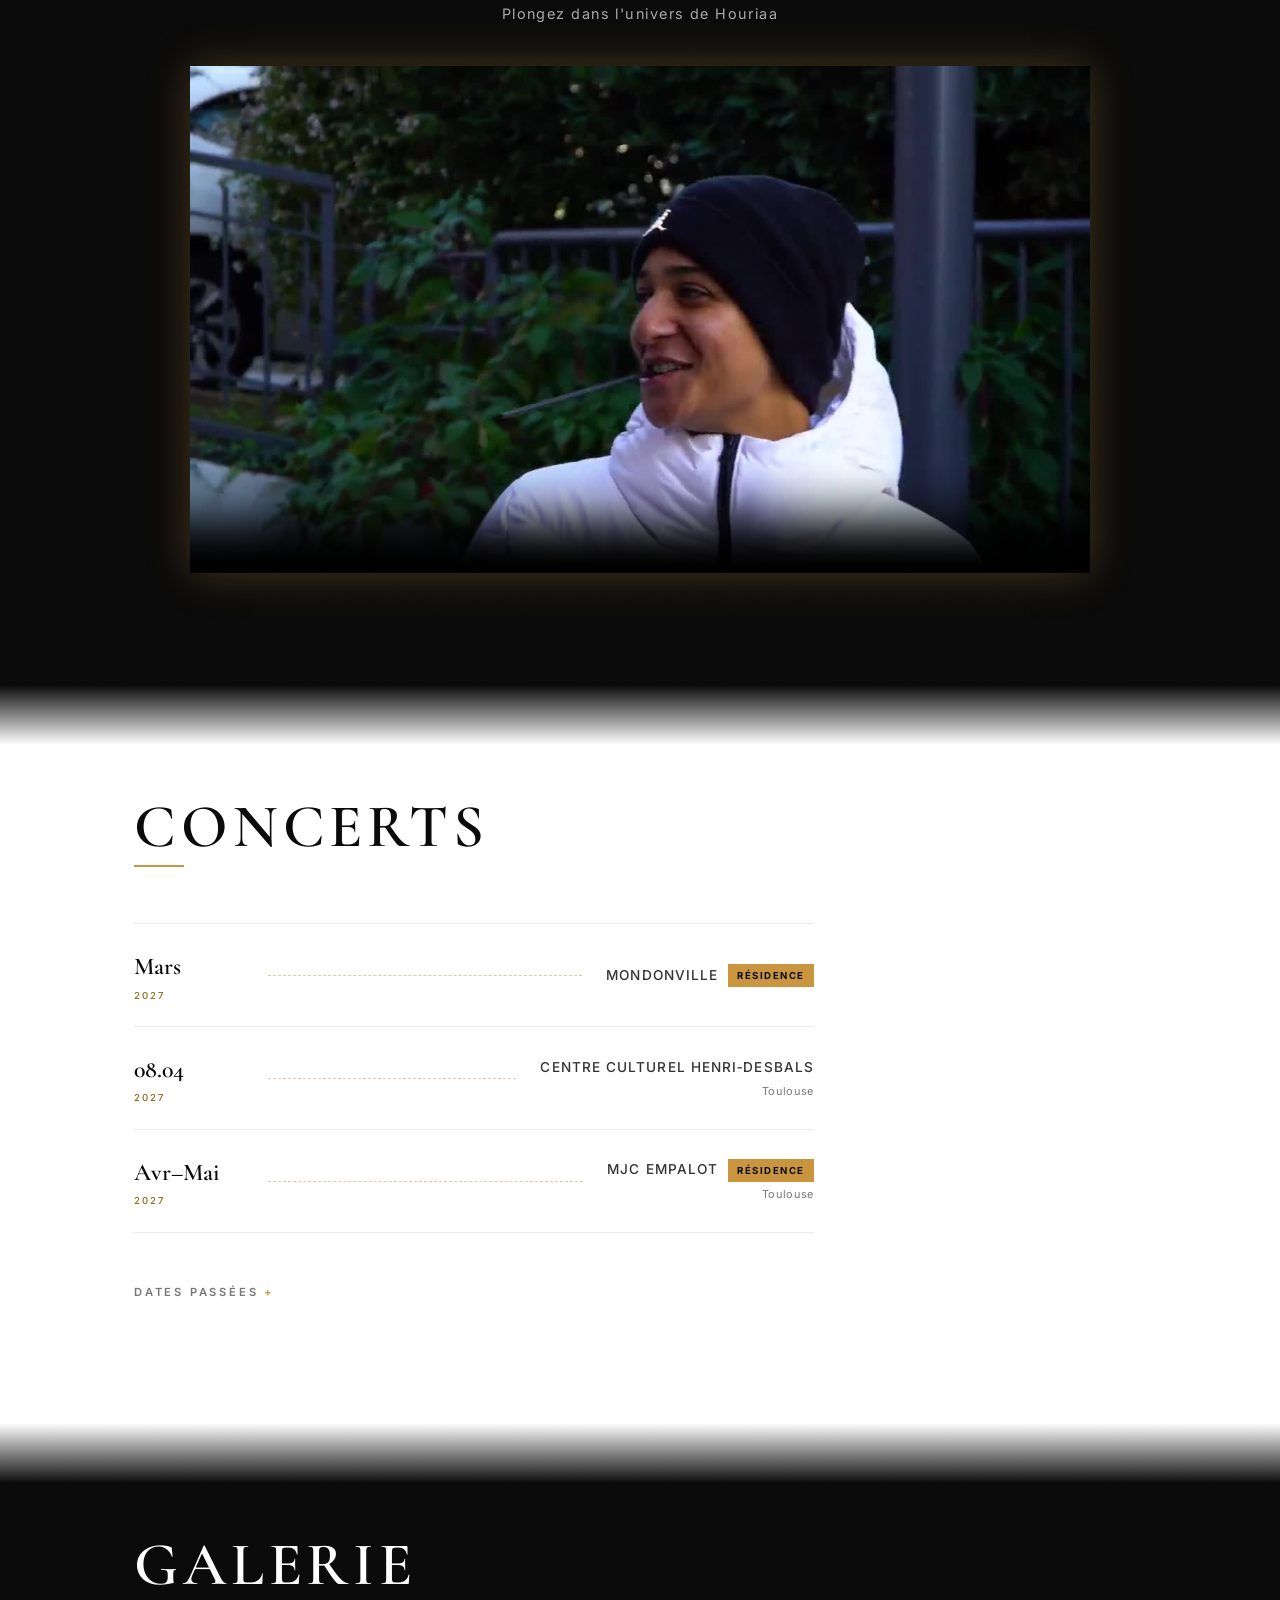
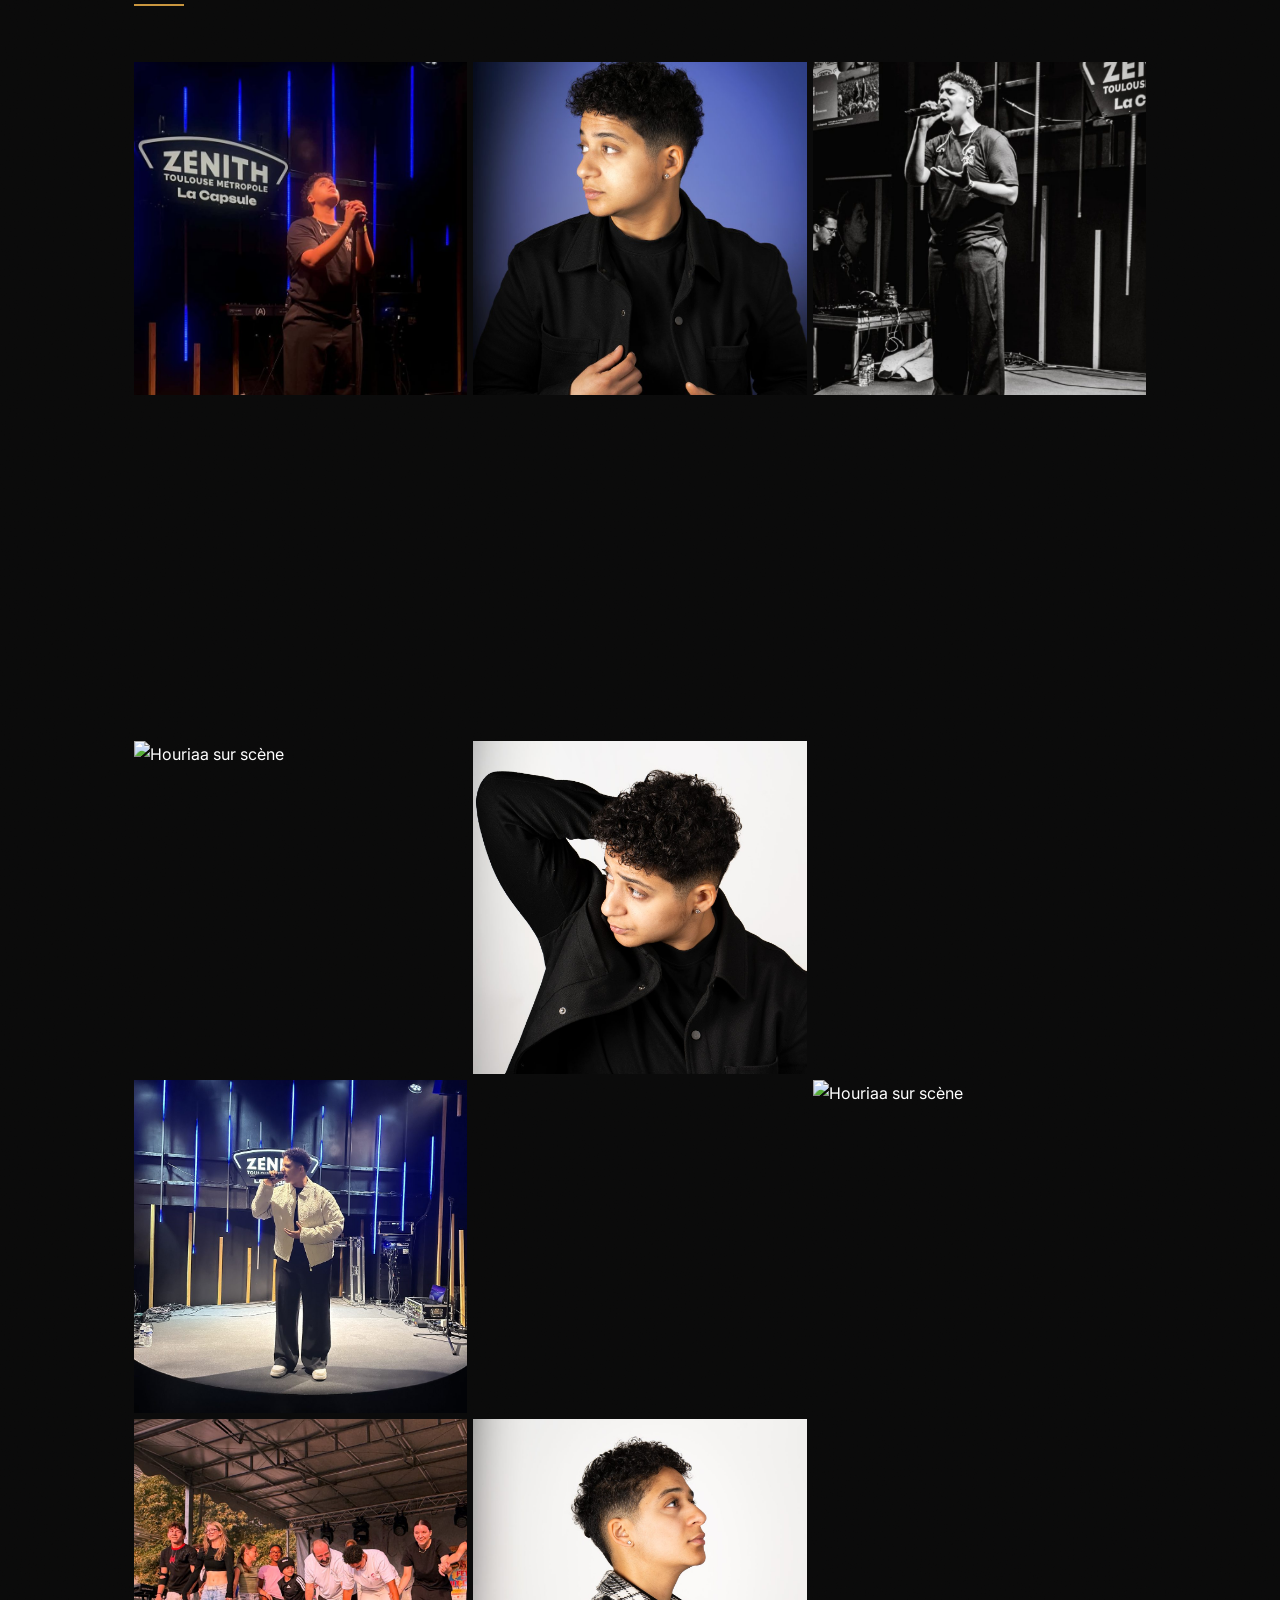
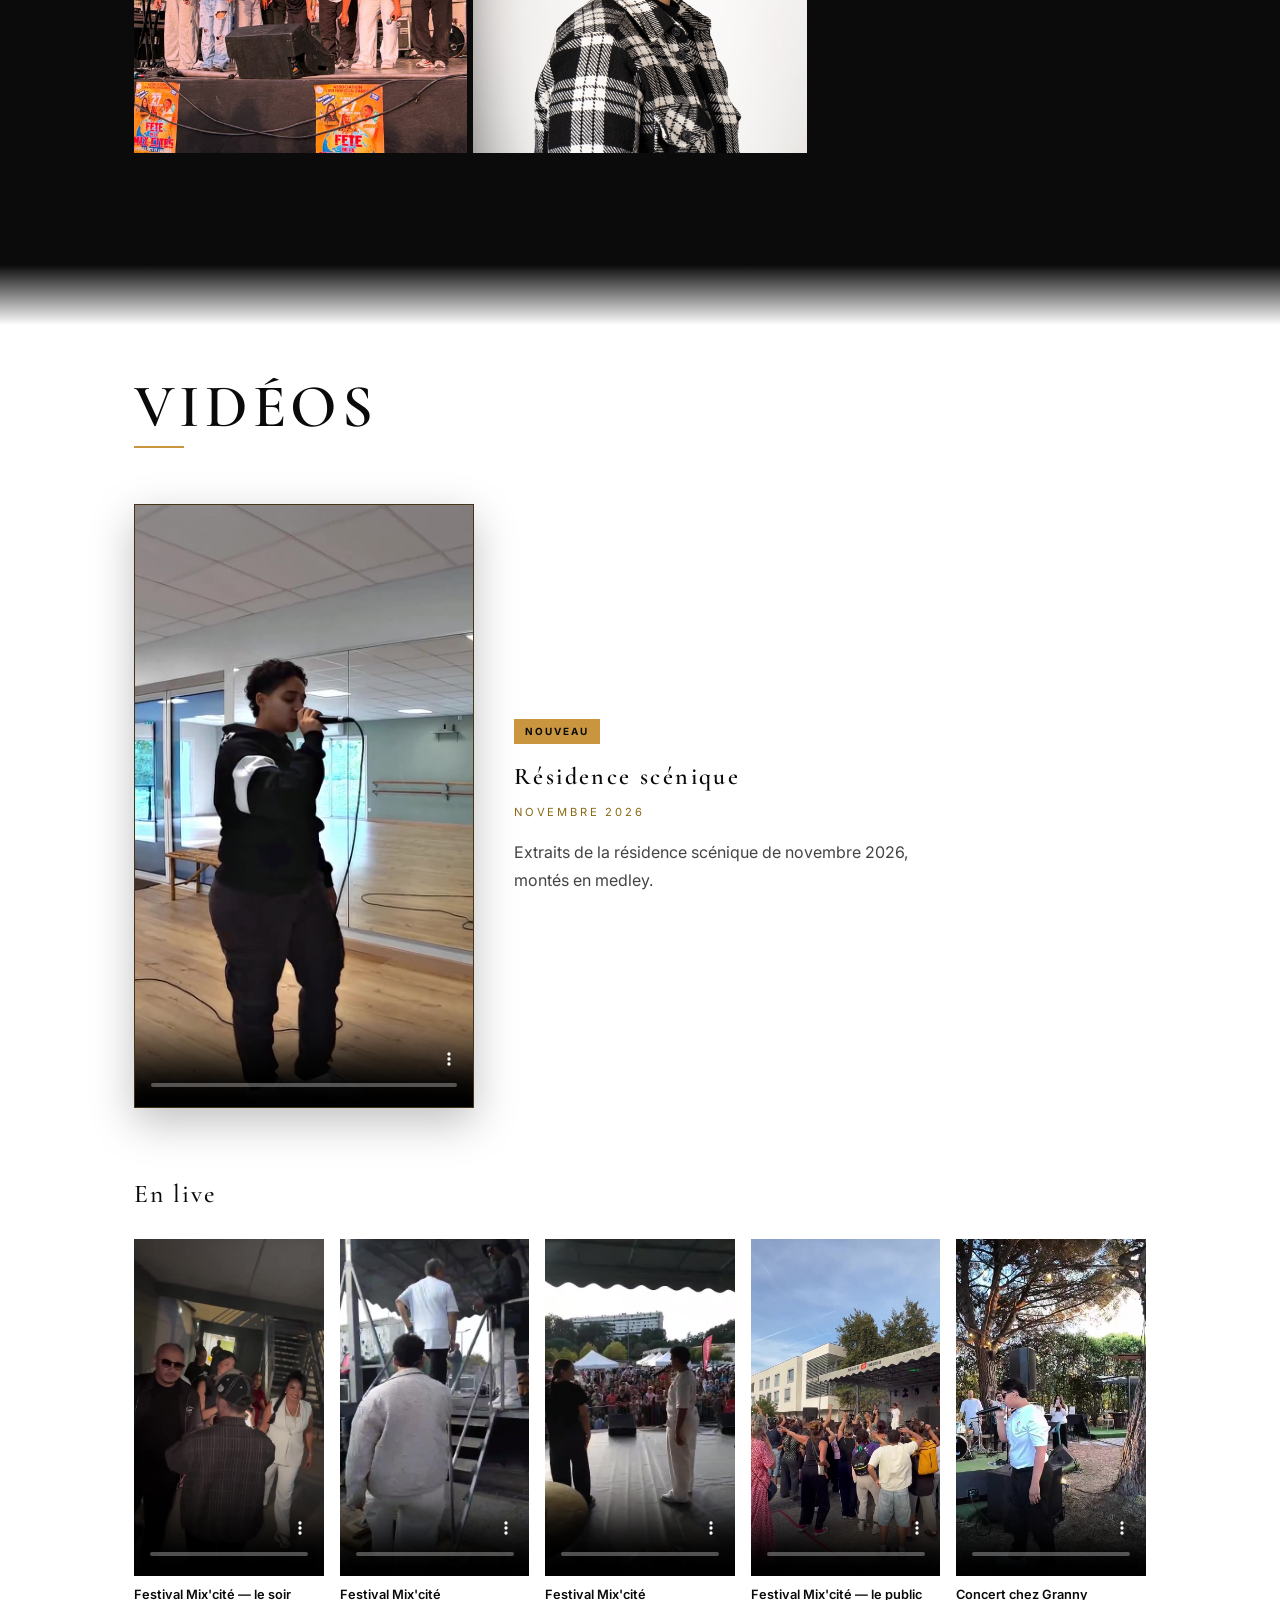
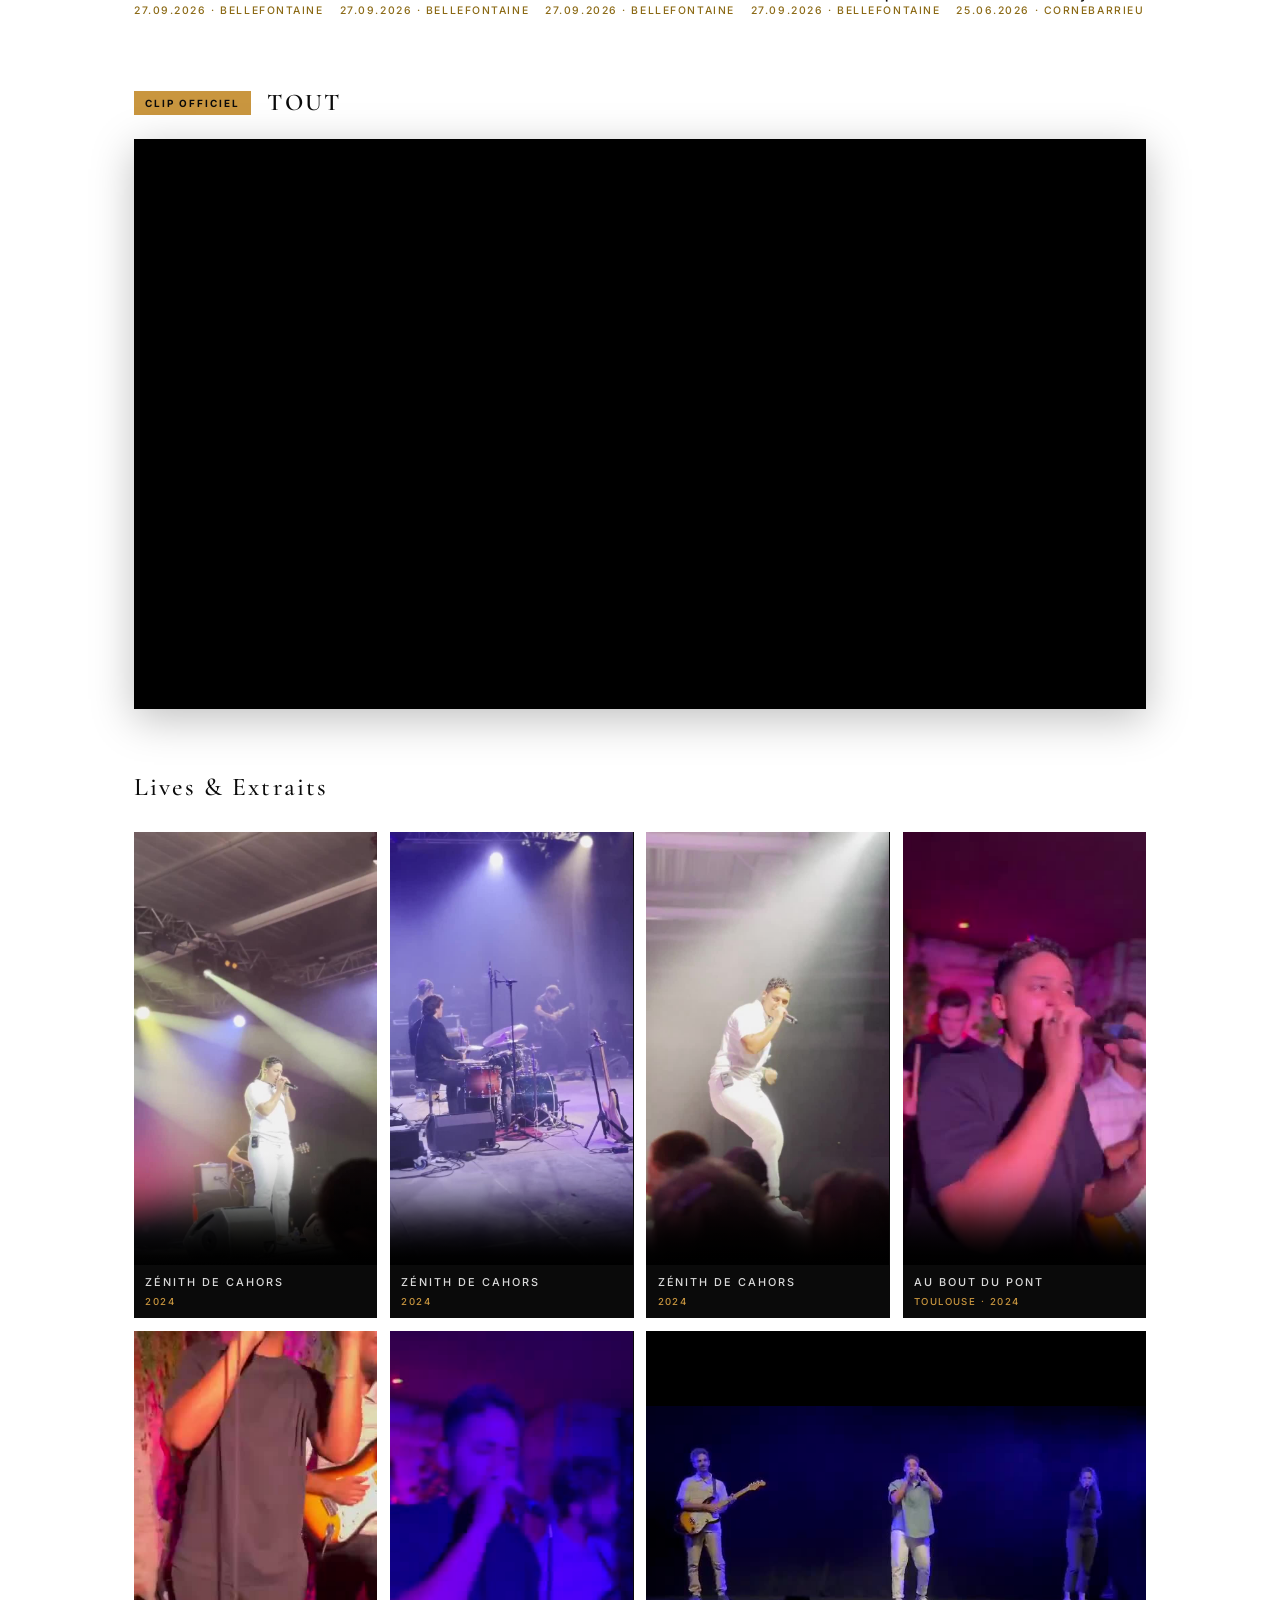
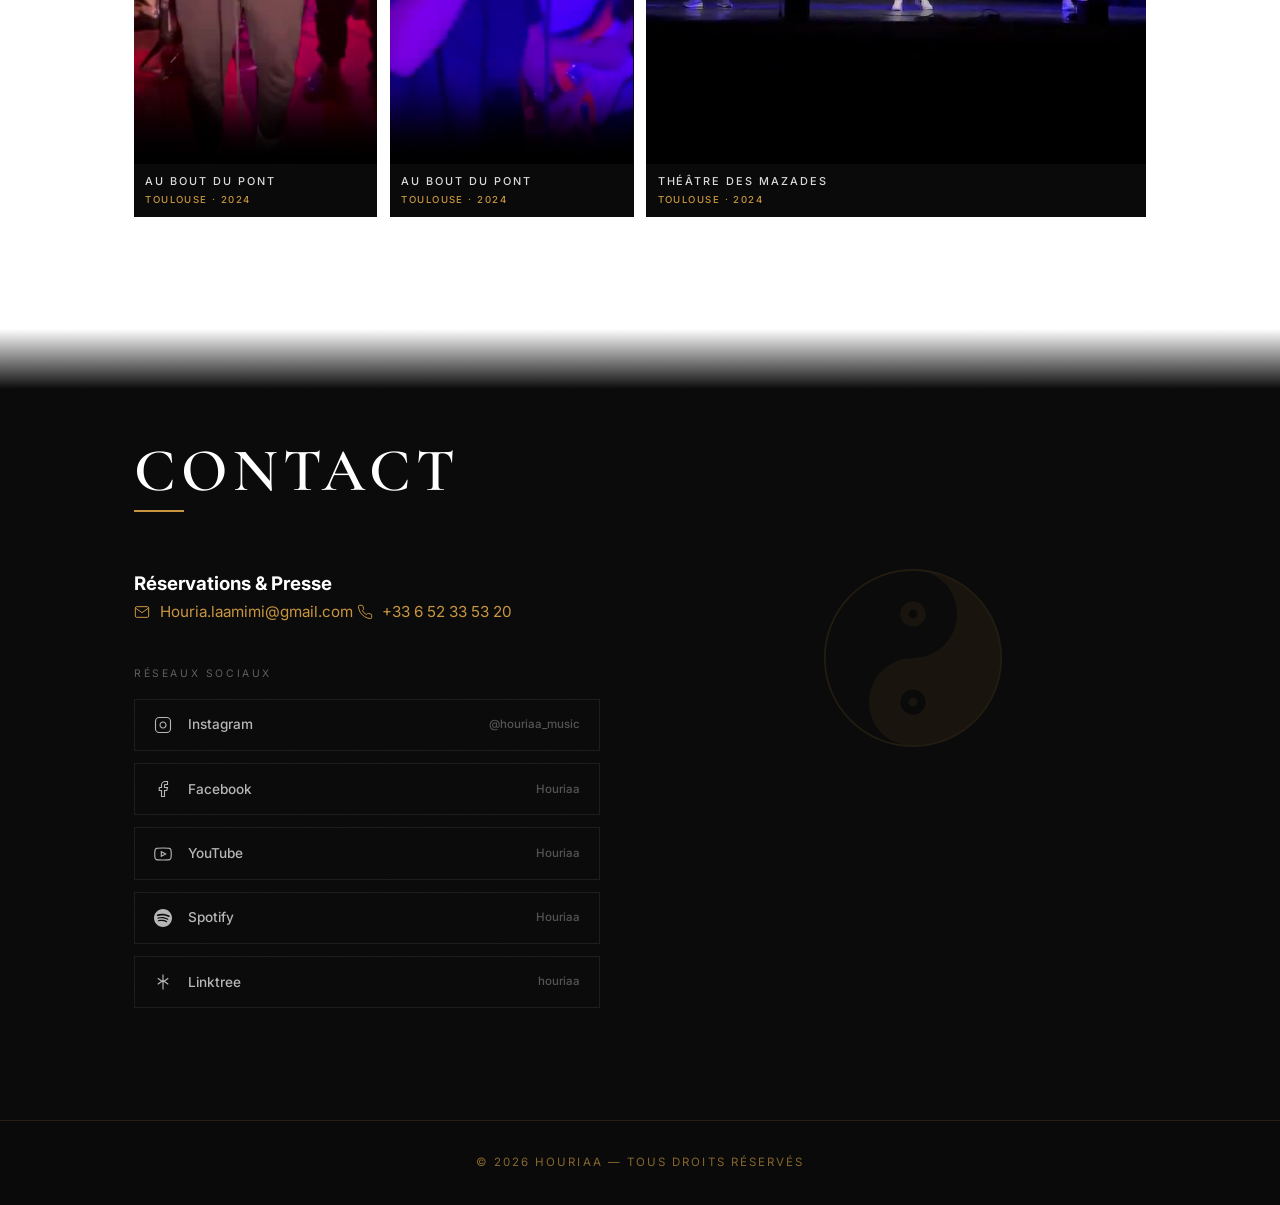
==== commit 1e78fa3c: "Page dédiée à l'association Win'As (logo et photos ré-étalonnés noir/or) + liens depuis le site Co-A" ====
--- a/index.html
+++ b/index.html
@@ -71,6 +71,7 @@
       <li><a href="#galerie" onclick="closeMenu()">Galerie</a></li>
       <li><a href="#videos" onclick="closeMenu()">Vidéos</a></li>
       <li><a href="#soutenir" onclick="closeMenu()">Soutenir</a></li>
+      <li><a href="winas.html">Win'As</a></li>
       <li><a href="#contact" onclick="closeMenu()">Contact</a></li>
     </ul>
     <button class="hamburger" id="hamburger" aria-label="Menu" aria-expanded="false">
@@ -318,7 +319,7 @@
           src="https://www.helloasso.com/associations/win-as/formulaires/2/widget"
           allowtransparency="true" scrolling="auto" loading="lazy"></iframe>
       </div>
-      <p class="support-fallback fade-in">Le formulaire ne s'affiche pas&nbsp;? <a href="https://www.helloasso.com/associations/win-as/formulaires/2" target="_blank" rel="noopener">Ouvrir la cagnotte sur HelloAsso</a></p>
+      <p class="support-fallback fade-in">La cagnotte est portée par <a href="winas.html">Win'As, l'association fondée par Houriaa</a>. Le formulaire ne s'affiche pas&nbsp;? <a href="https://www.helloasso.com/associations/win-as/formulaires/2" target="_blank" rel="noopener">Ouvrir la cagnotte sur HelloAsso</a></p>
     </div>
   </section>
 
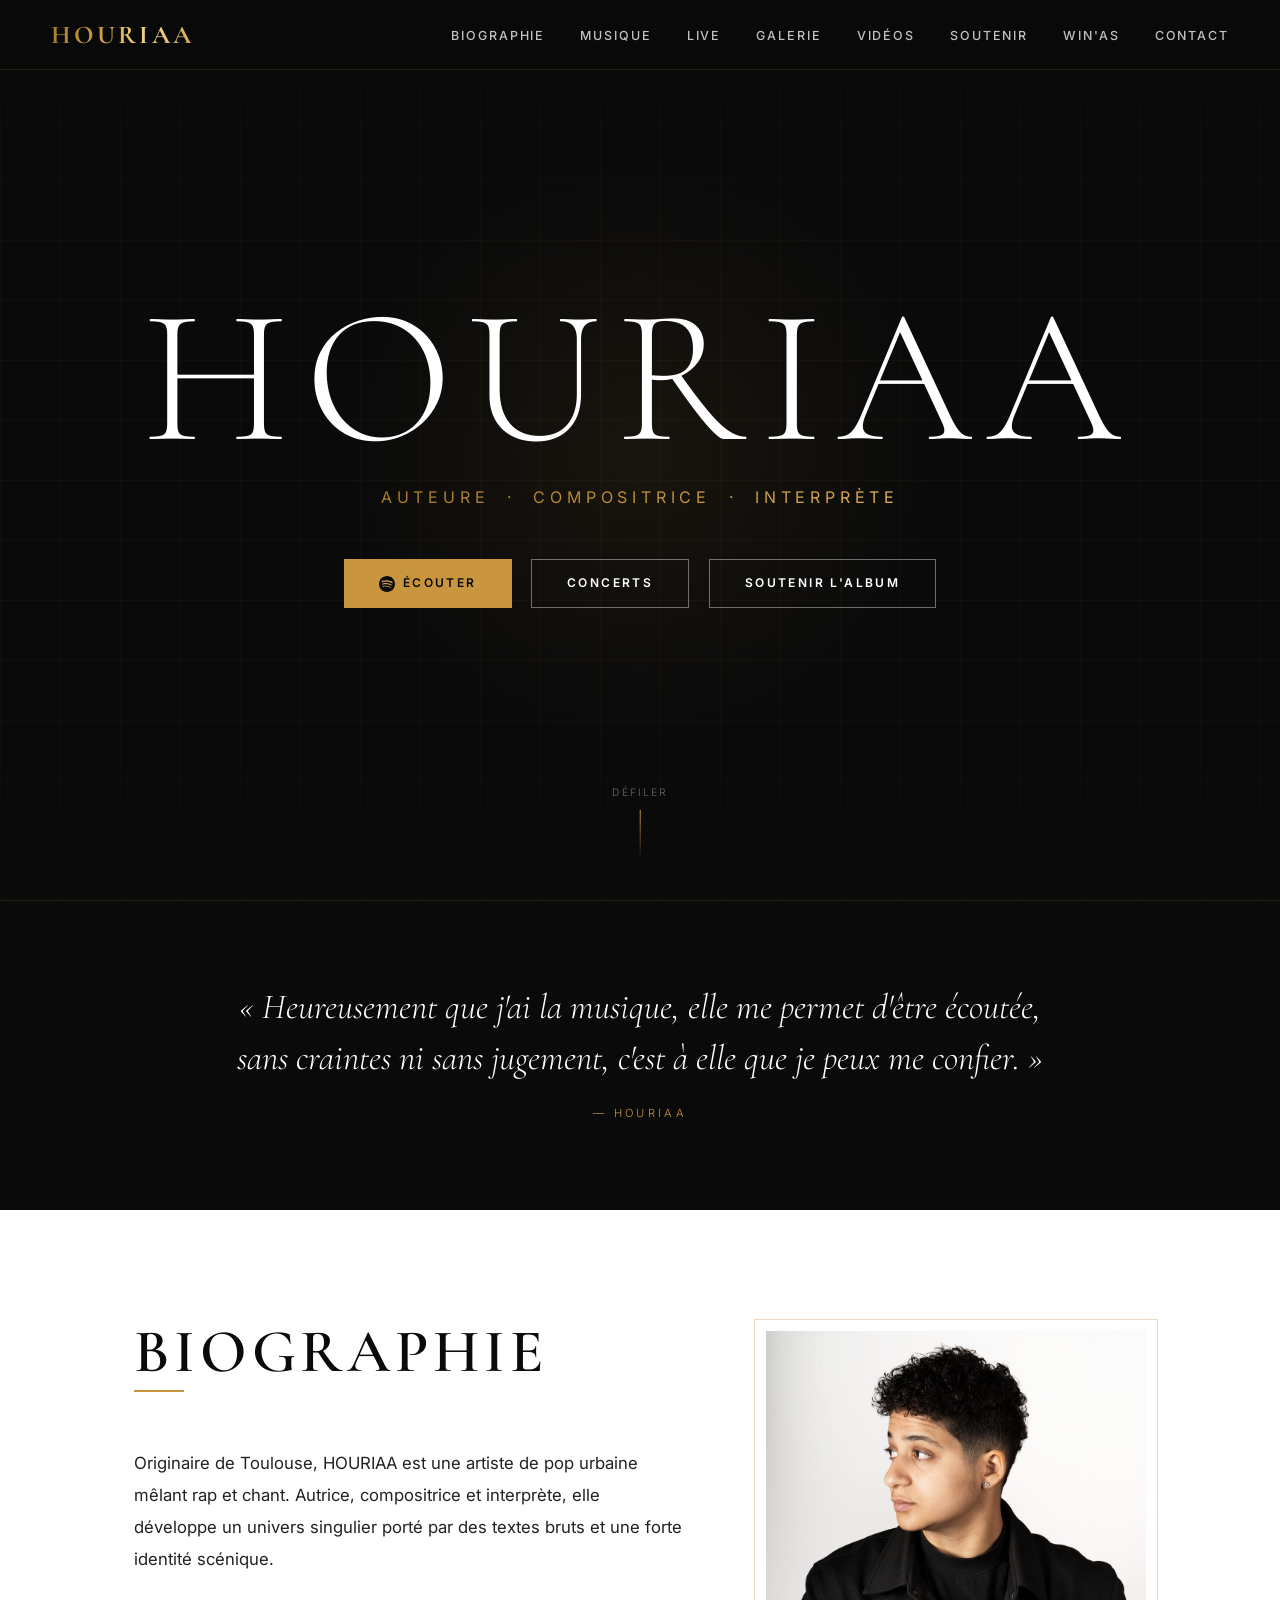
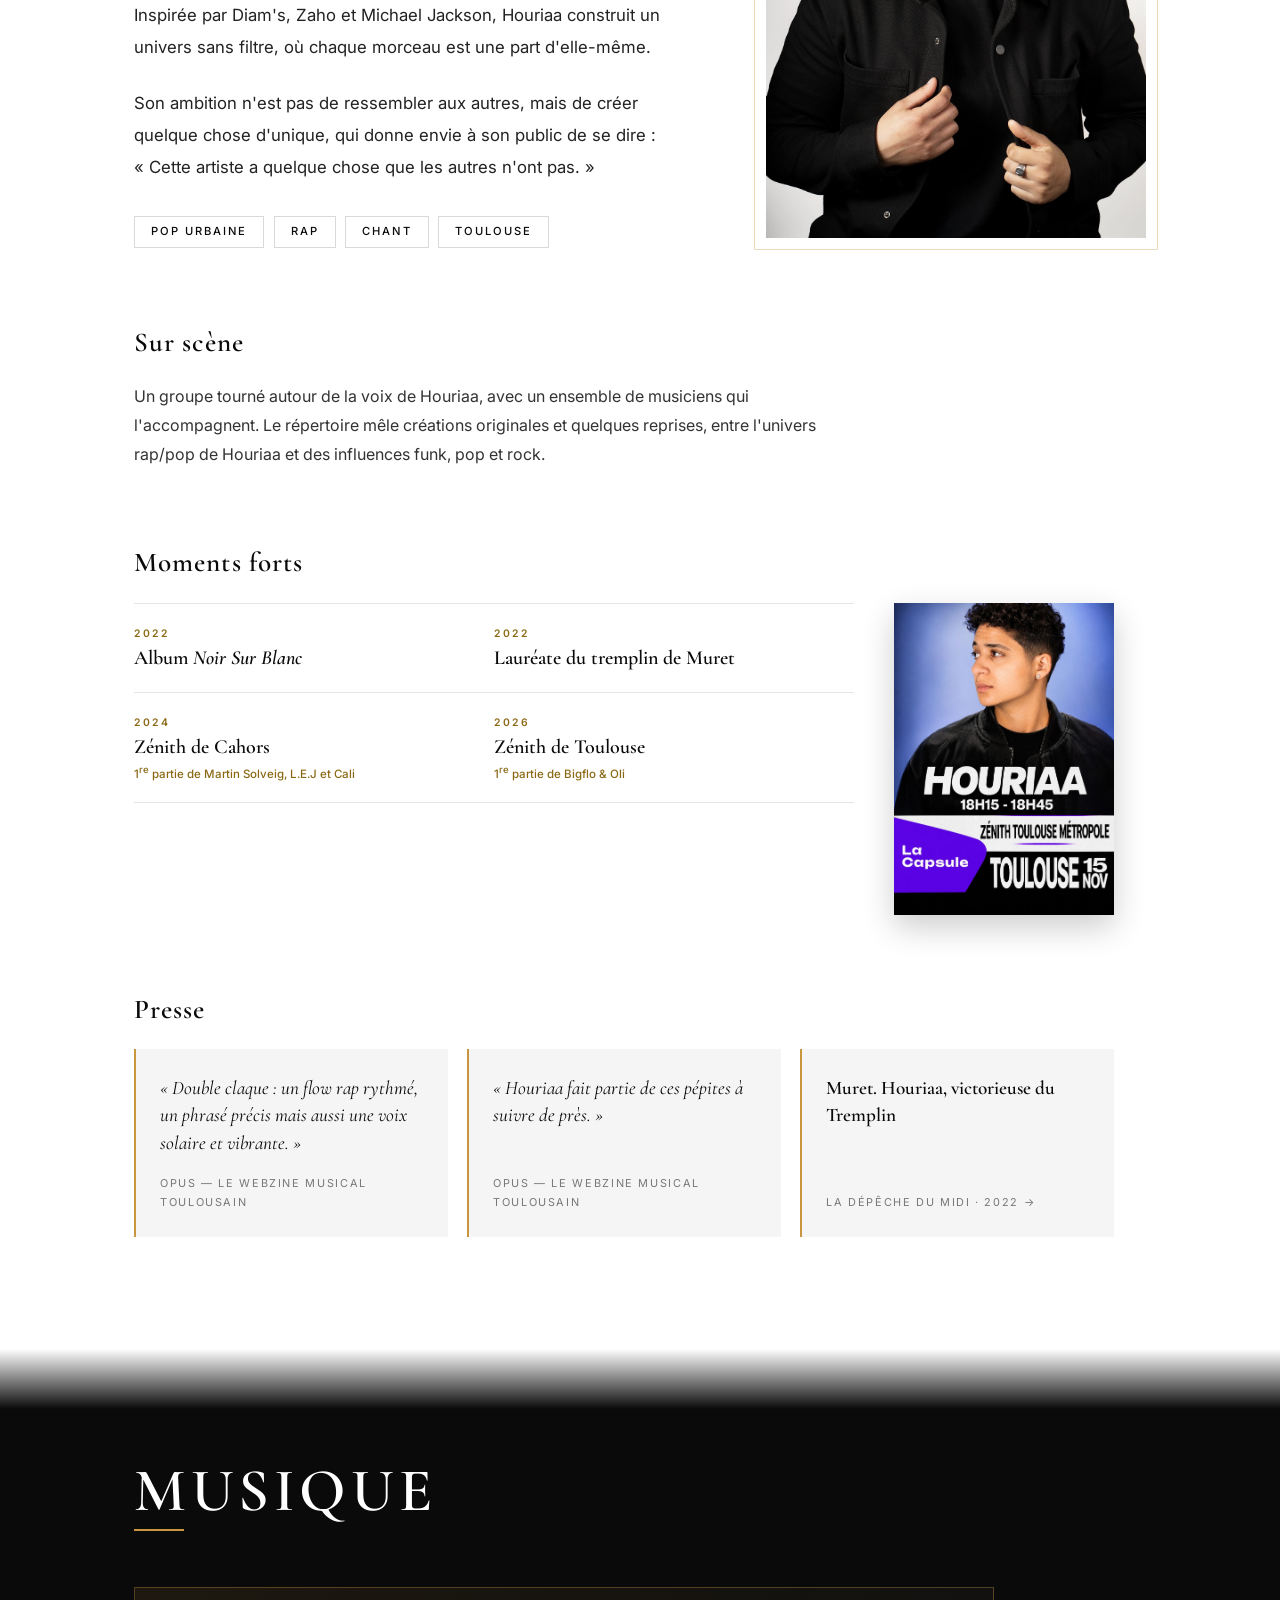
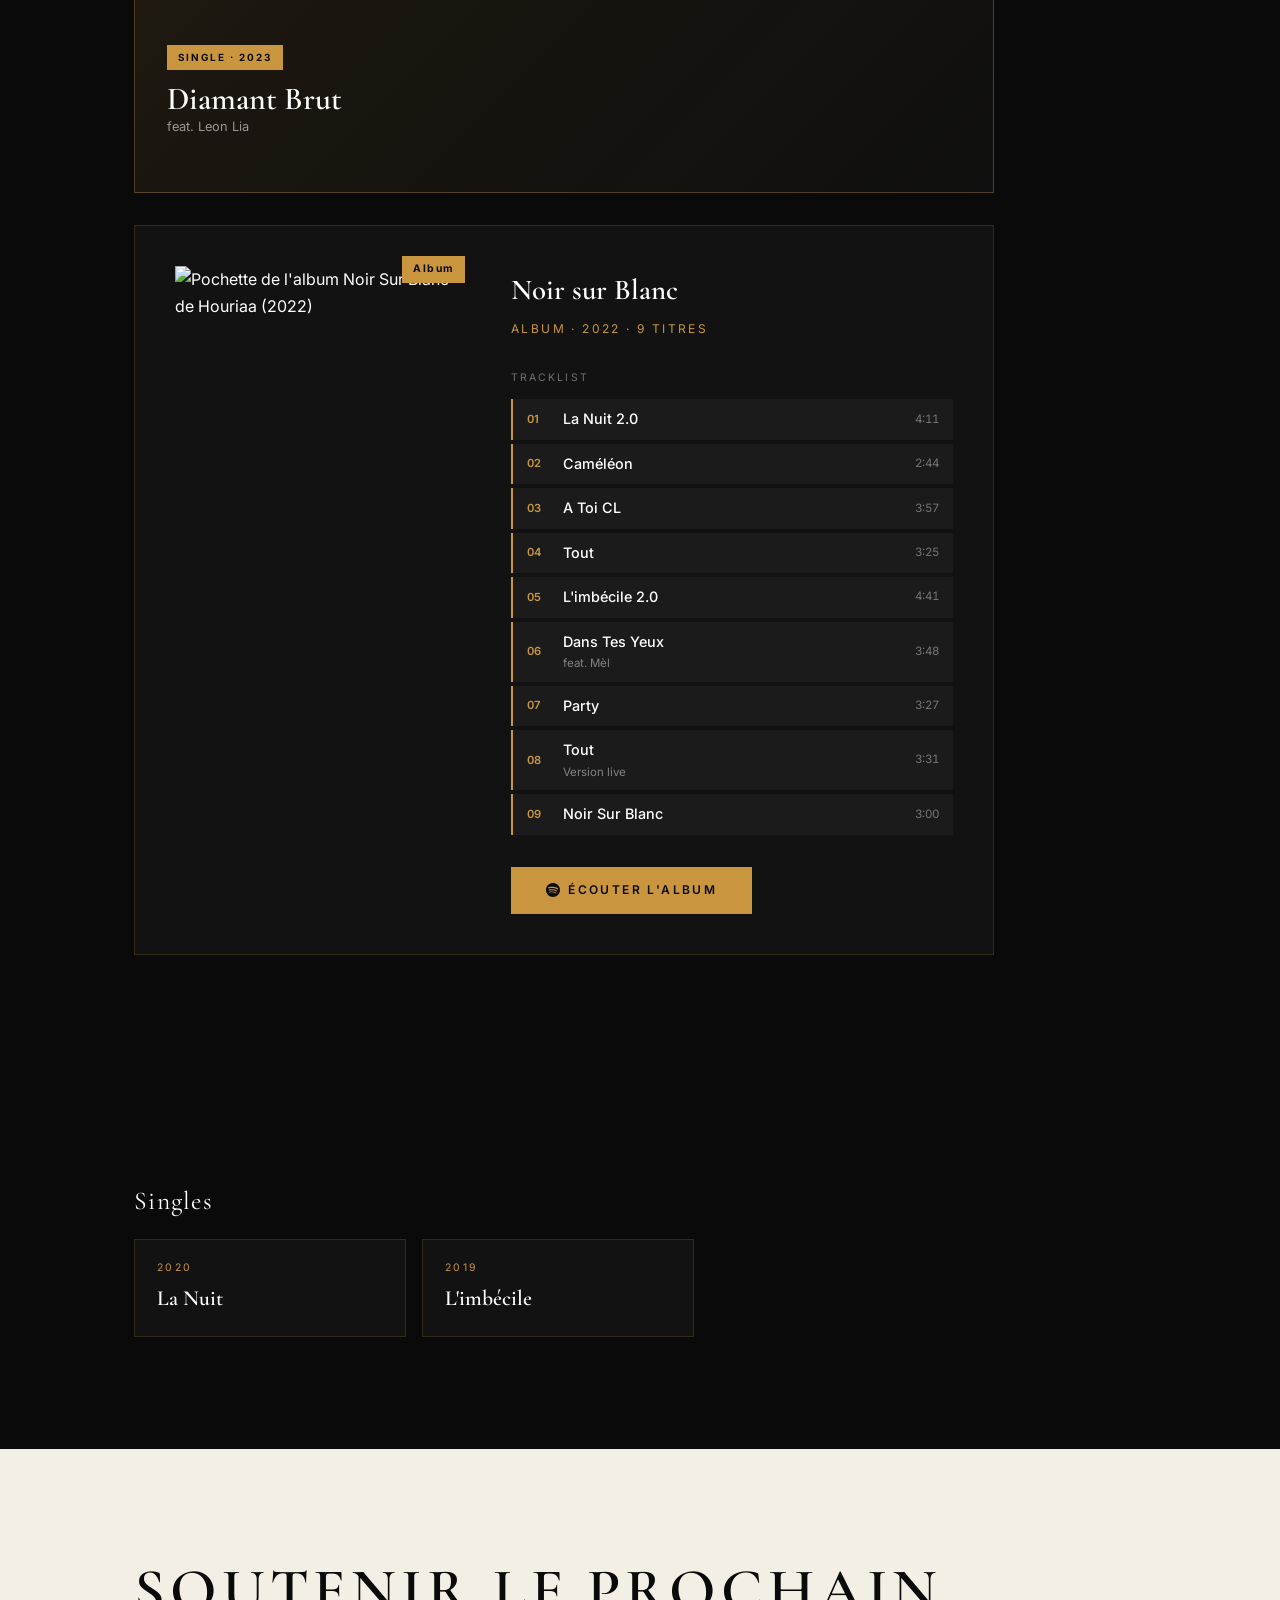
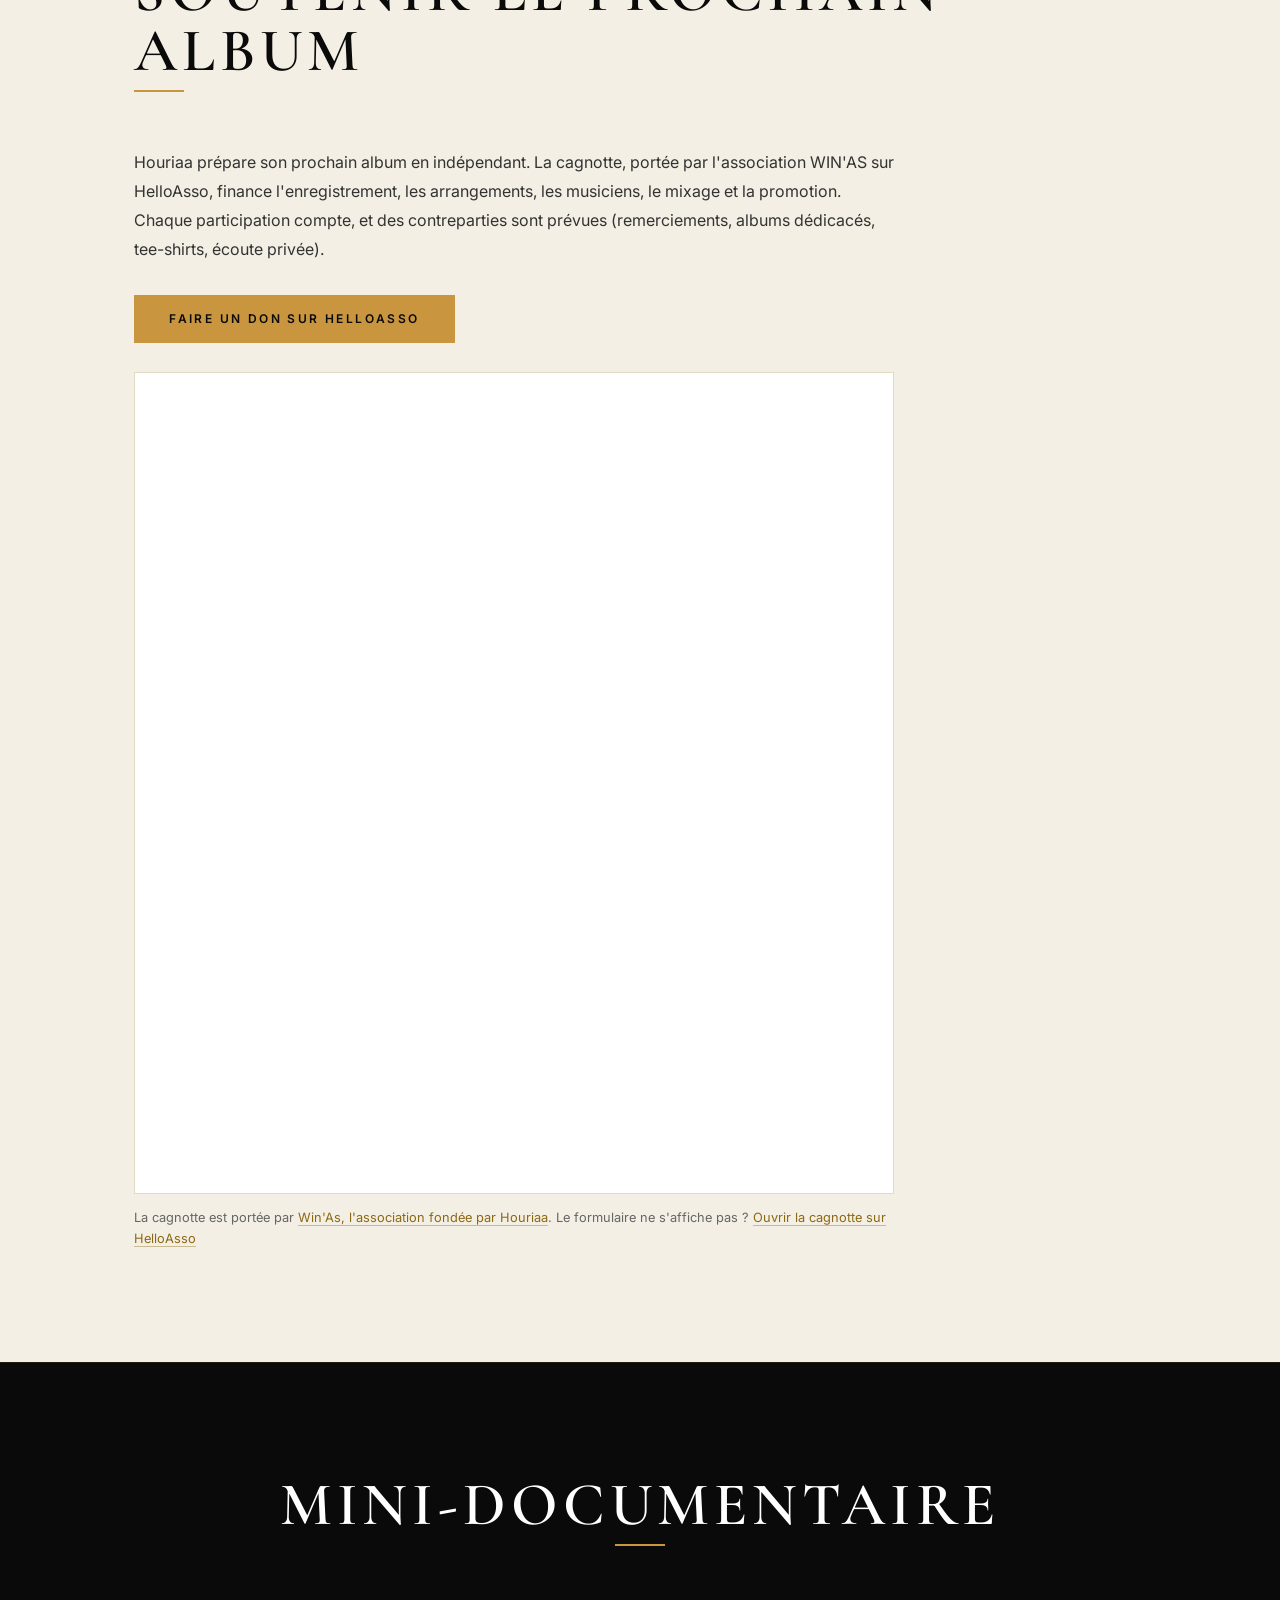
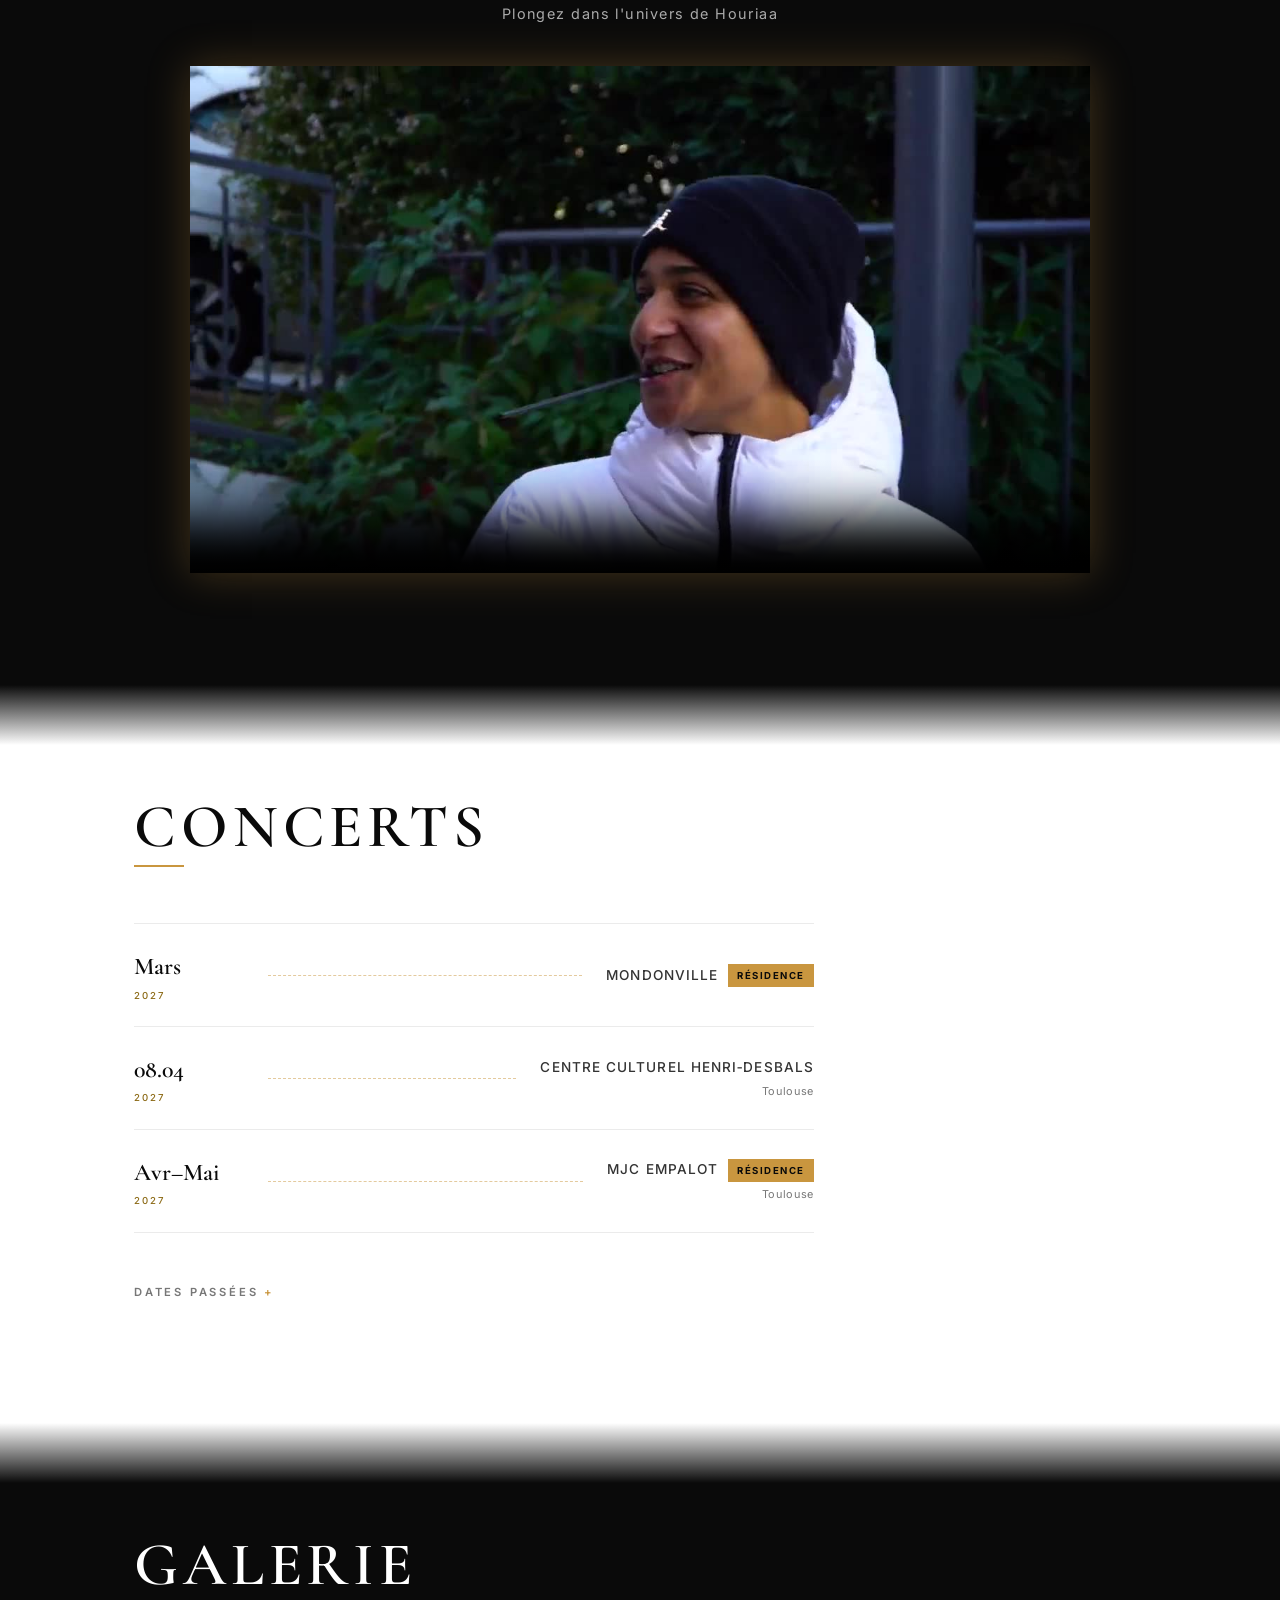
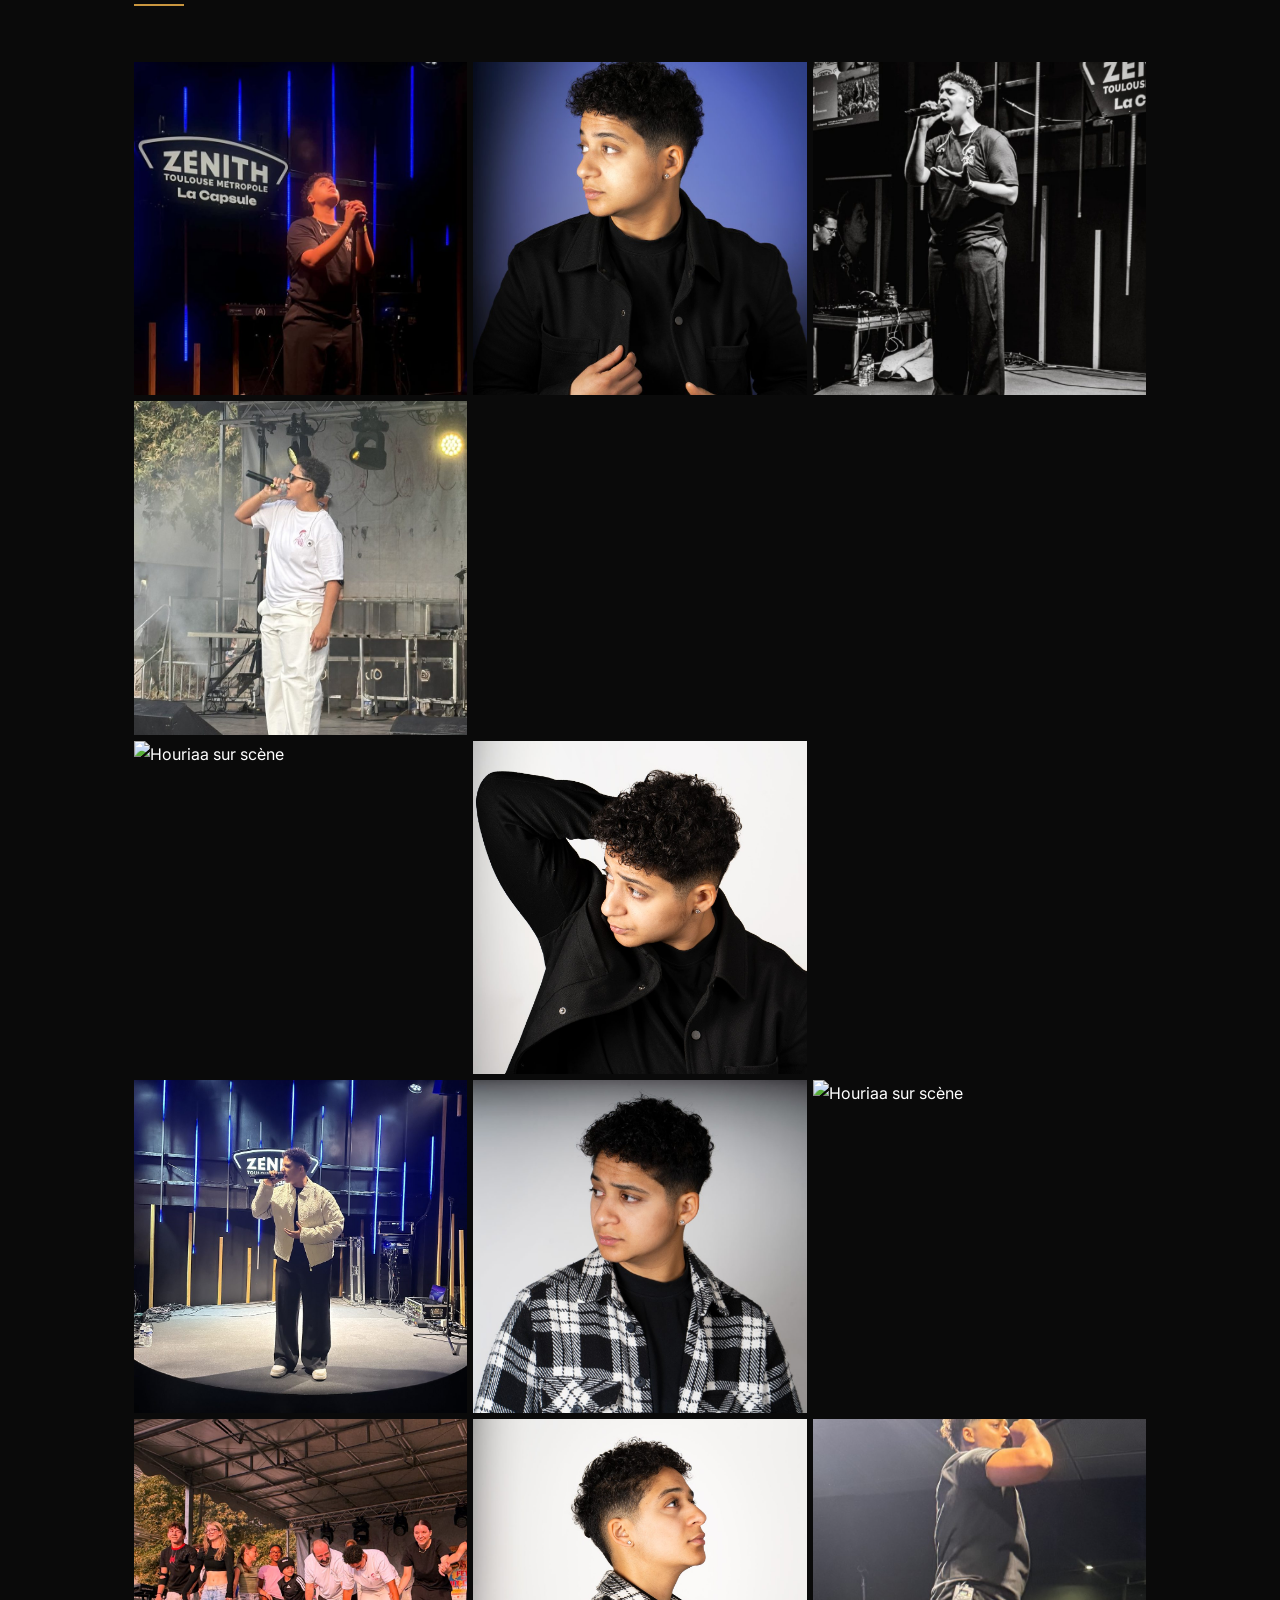
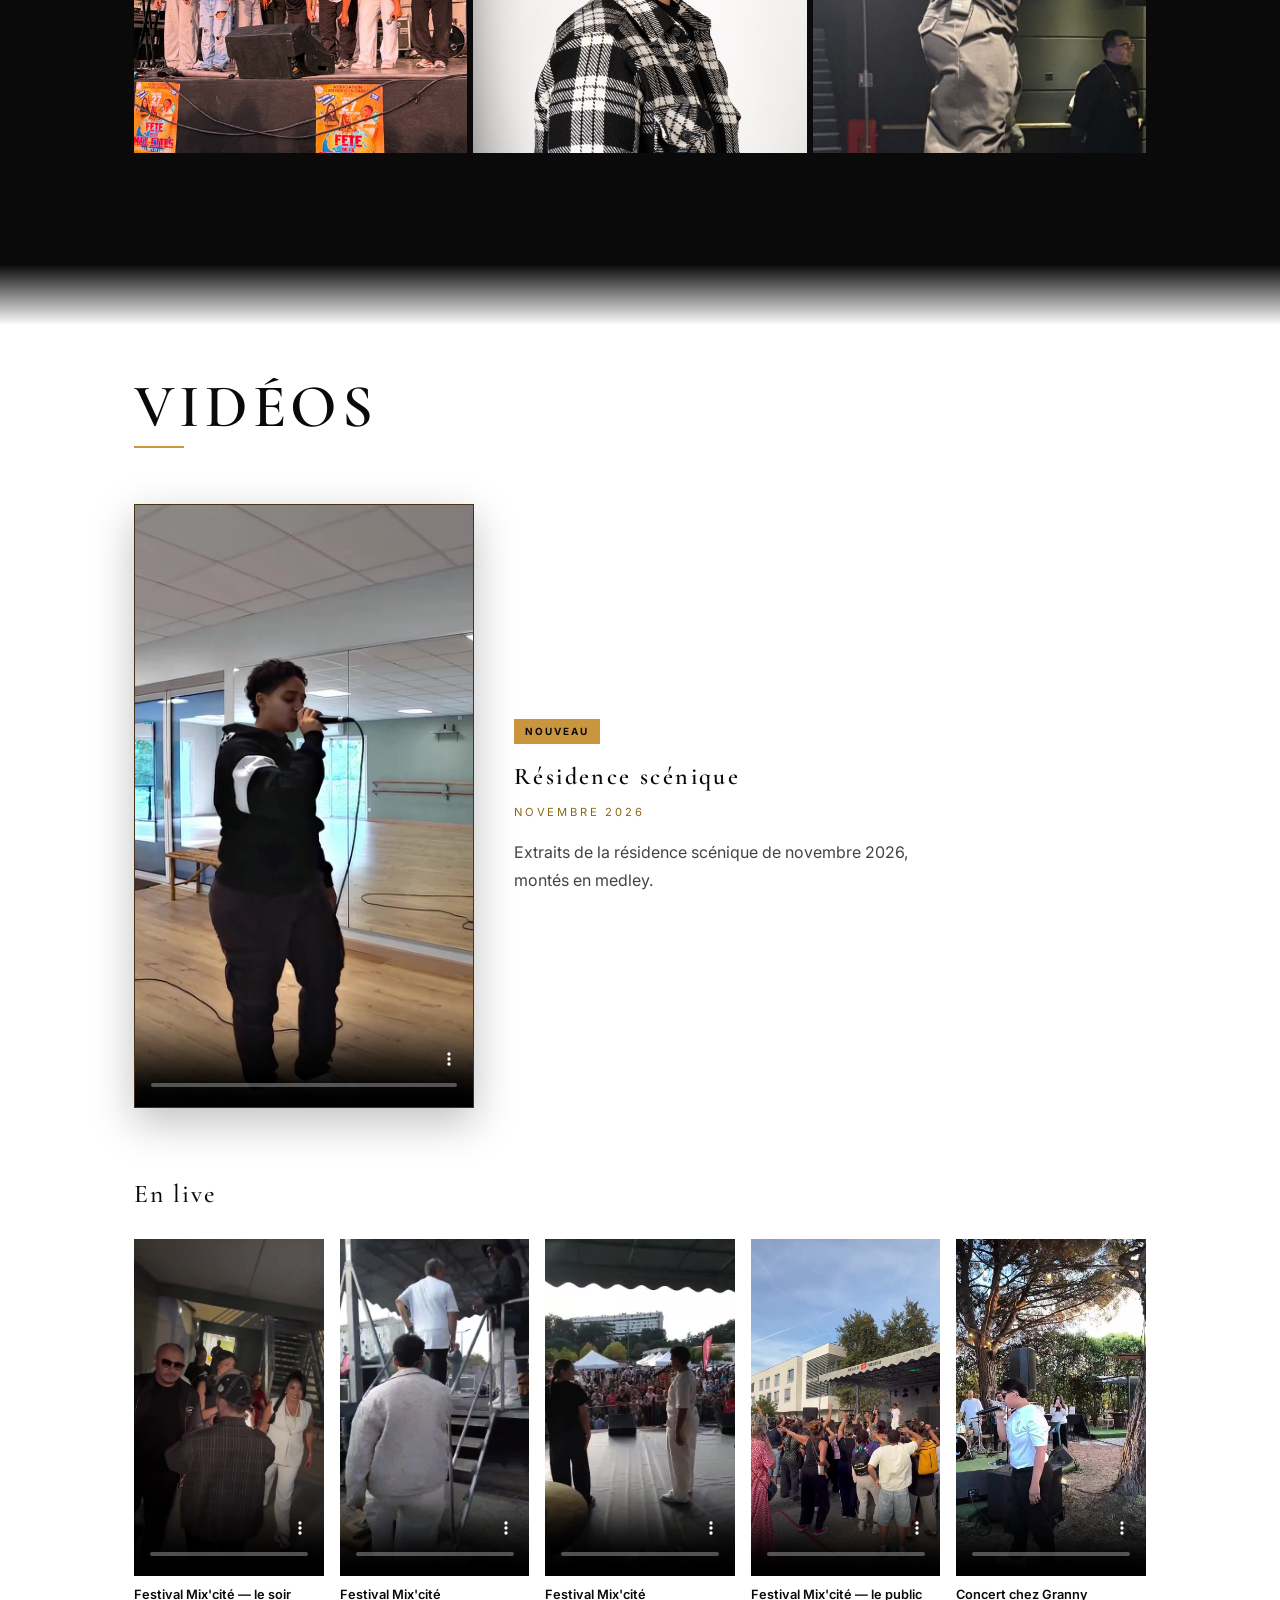
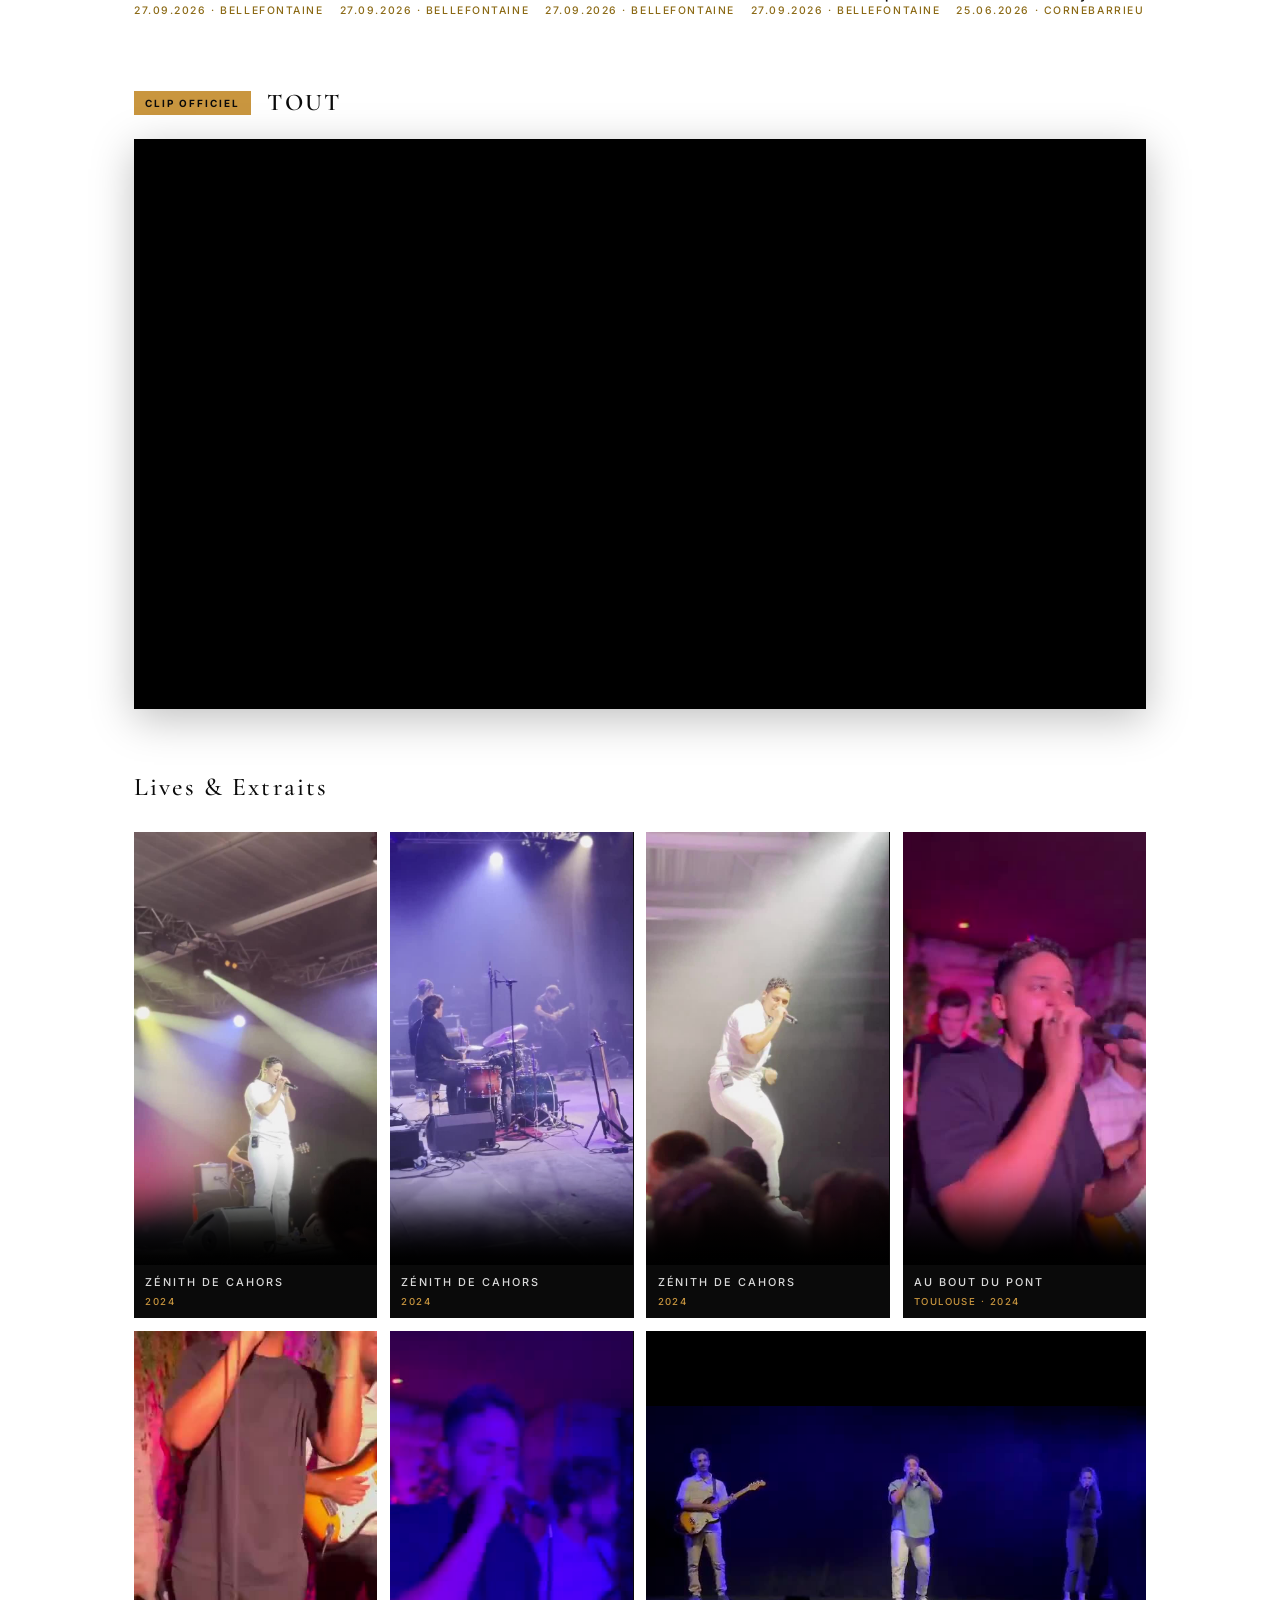
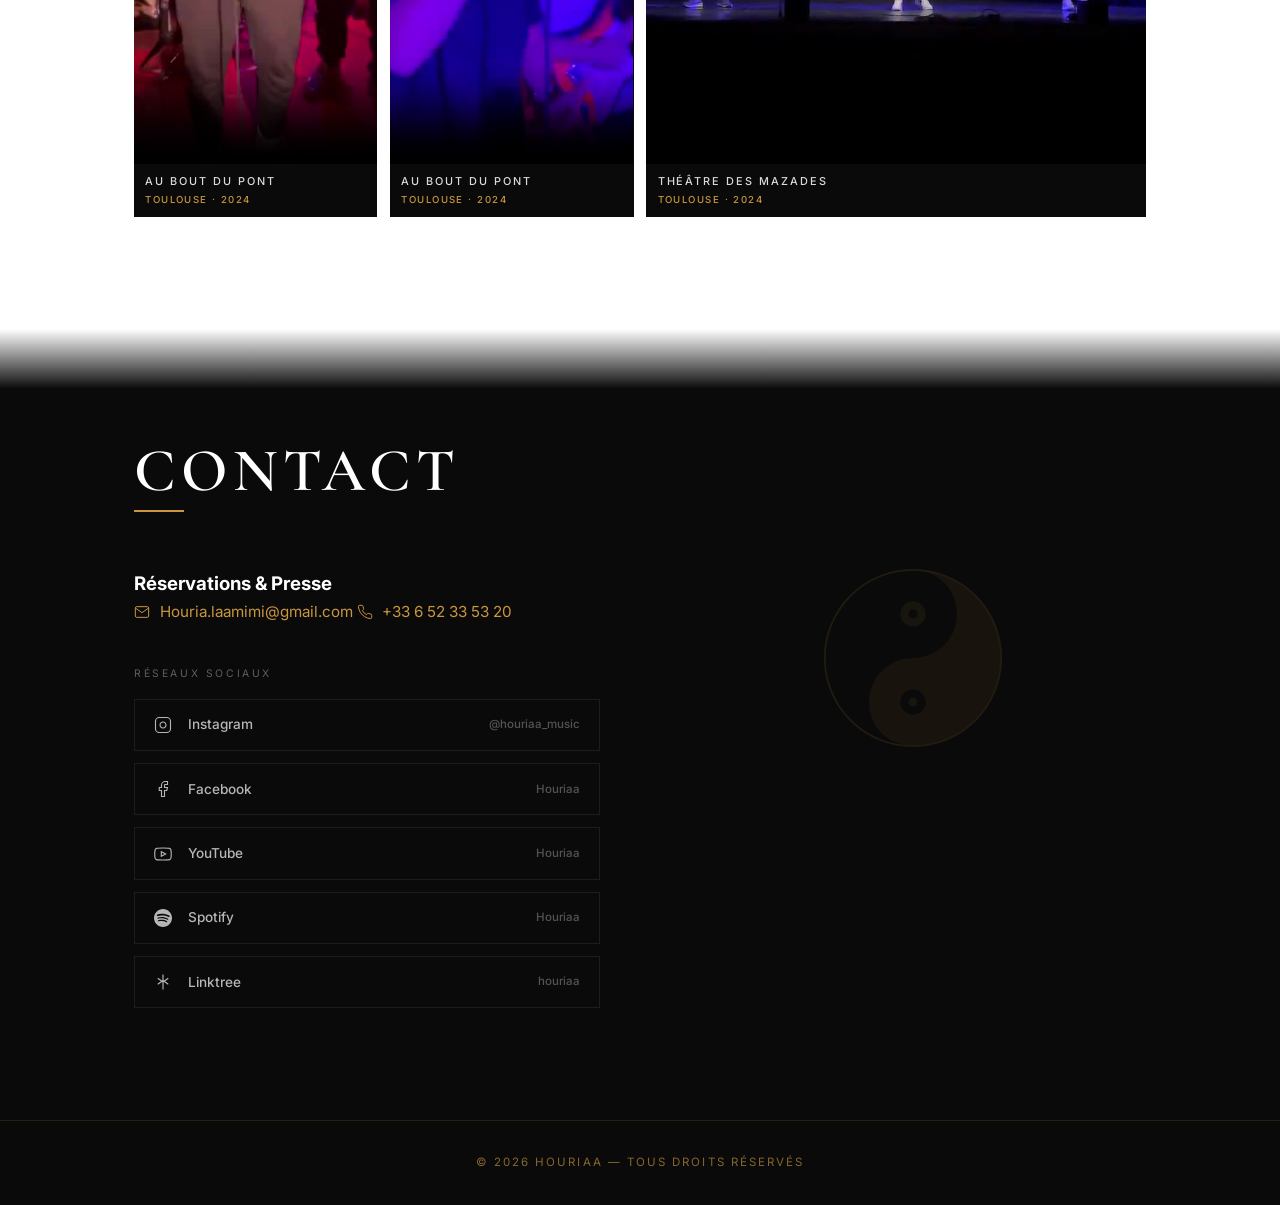
==== commit 0d75aebe: "Fluidité : barre sans flou, reflets dorés limités, texture SVG retirée, respect de prefers-reduced-m" ====
--- a/index.html
+++ b/index.html
@@ -57,7 +57,7 @@
   <link rel="preconnect" href="https://fonts.googleapis.com" />
   <link rel="preconnect" href="https://fonts.gstatic.com" crossorigin />
   <link href="https://fonts.googleapis.com/css2?family=Cormorant+Garamond:ital,wght@0,300;0,400;0,500;0,600;0,700;1,300;1,400&family=Inter:wght@300;400;500;600&display=swap" rel="stylesheet" />
-  <link rel="stylesheet" href="css/style.css?v=11" />
+  <link rel="stylesheet" href="css/style.css?v=13" />
 </head>
 <body>
 
--- a/css/style.css
+++ b/css/style.css
@@ -1434,3 +1434,35 @@
 .video-card--wide { grid-column: span 2; }
 .video-card--wide video { aspect-ratio: auto; height: 100%; object-fit: contain; flex: 1; }
 @media (max-width: 500px) { .video-card--wide { grid-column: 1 / -1; } .video-card--wide video { aspect-ratio: 16/9; height: auto; } }
+
+/* Menu burger jusqu'à 1060px (8 liens dans la barre) */
+@media (max-width: 1060px) {
+  .hamburger { display: flex; }
+  .nav-links {
+    display: none;
+    position: fixed;
+    top: 70px; left: 0; right: 0; bottom: 0;
+    background: var(--black);
+    flex-direction: column;
+    align-items: center;
+    justify-content: center;
+    gap: 2.2rem;
+    z-index: 999;
+  }
+  .nav-links.open { display: flex; }
+  .nav-links a { font-size: 1.1rem; letter-spacing: 0.2em; }
+}
+
+/* ===== Performance (fluidité au scroll) =====
+   - plus de flou d'arrière-plan sur la barre fixe (recalculé à chaque image)
+   - reflets dorés : 2 passages puis arrêt, au lieu d'une animation infinie
+   - texture de grain SVG retirée (coûteuse à peindre, quasi invisible à 3 %) */
+.navbar { backdrop-filter: none; -webkit-backdrop-filter: none; background: rgba(10, 10, 10, 0.97); }
+.gold, .hero-subtitle { animation-iteration-count: 2; }
+.nav-logo { animation: none; background-position: 30% center; }
+.youtube-section::after, .music-section::after, .gallery-section::after, .contact-section::after { background-image: none; }
+@media (prefers-reduced-motion: reduce) {
+  html { scroll-behavior: auto; }
+  *, *::before, *::after { animation: none !important; transition: none !important; }
+  .fade-in, .fade-in-left, .fade-in-right { opacity: 1 !important; transform: none !important; }
+}
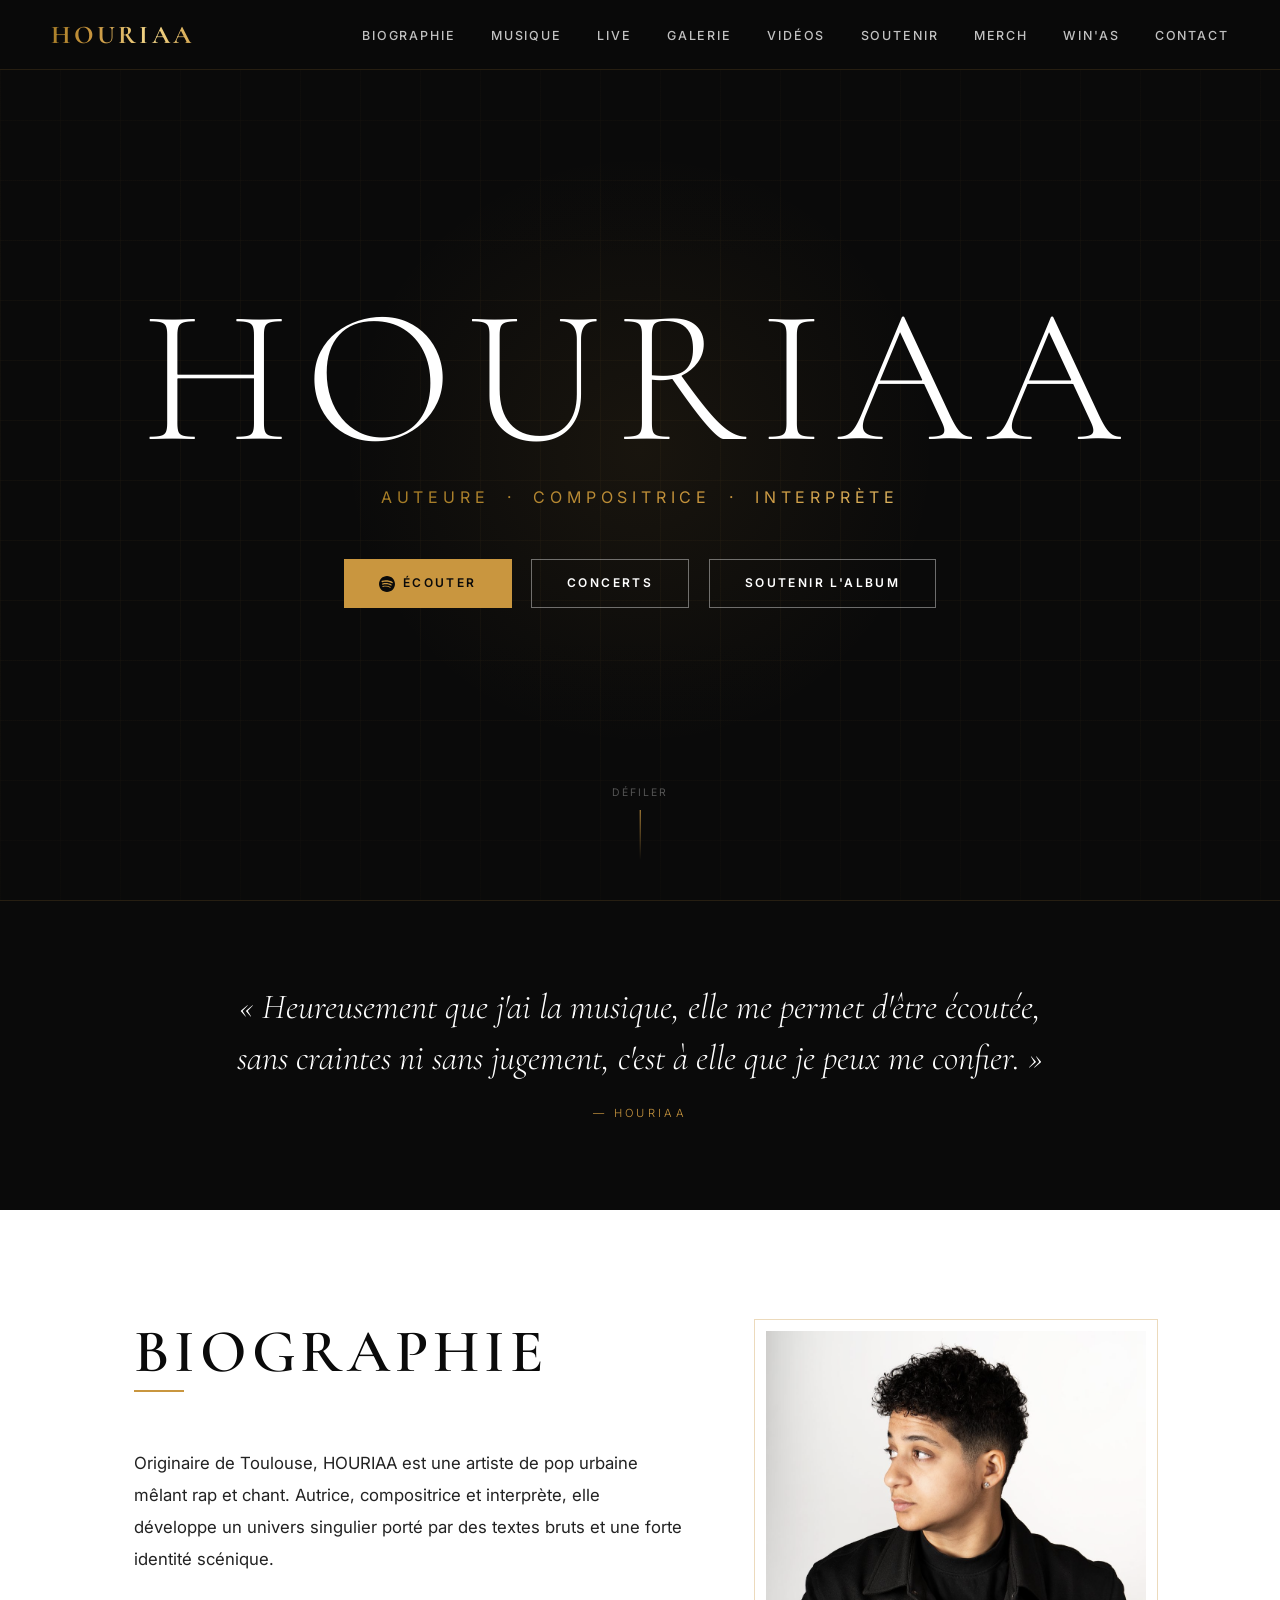
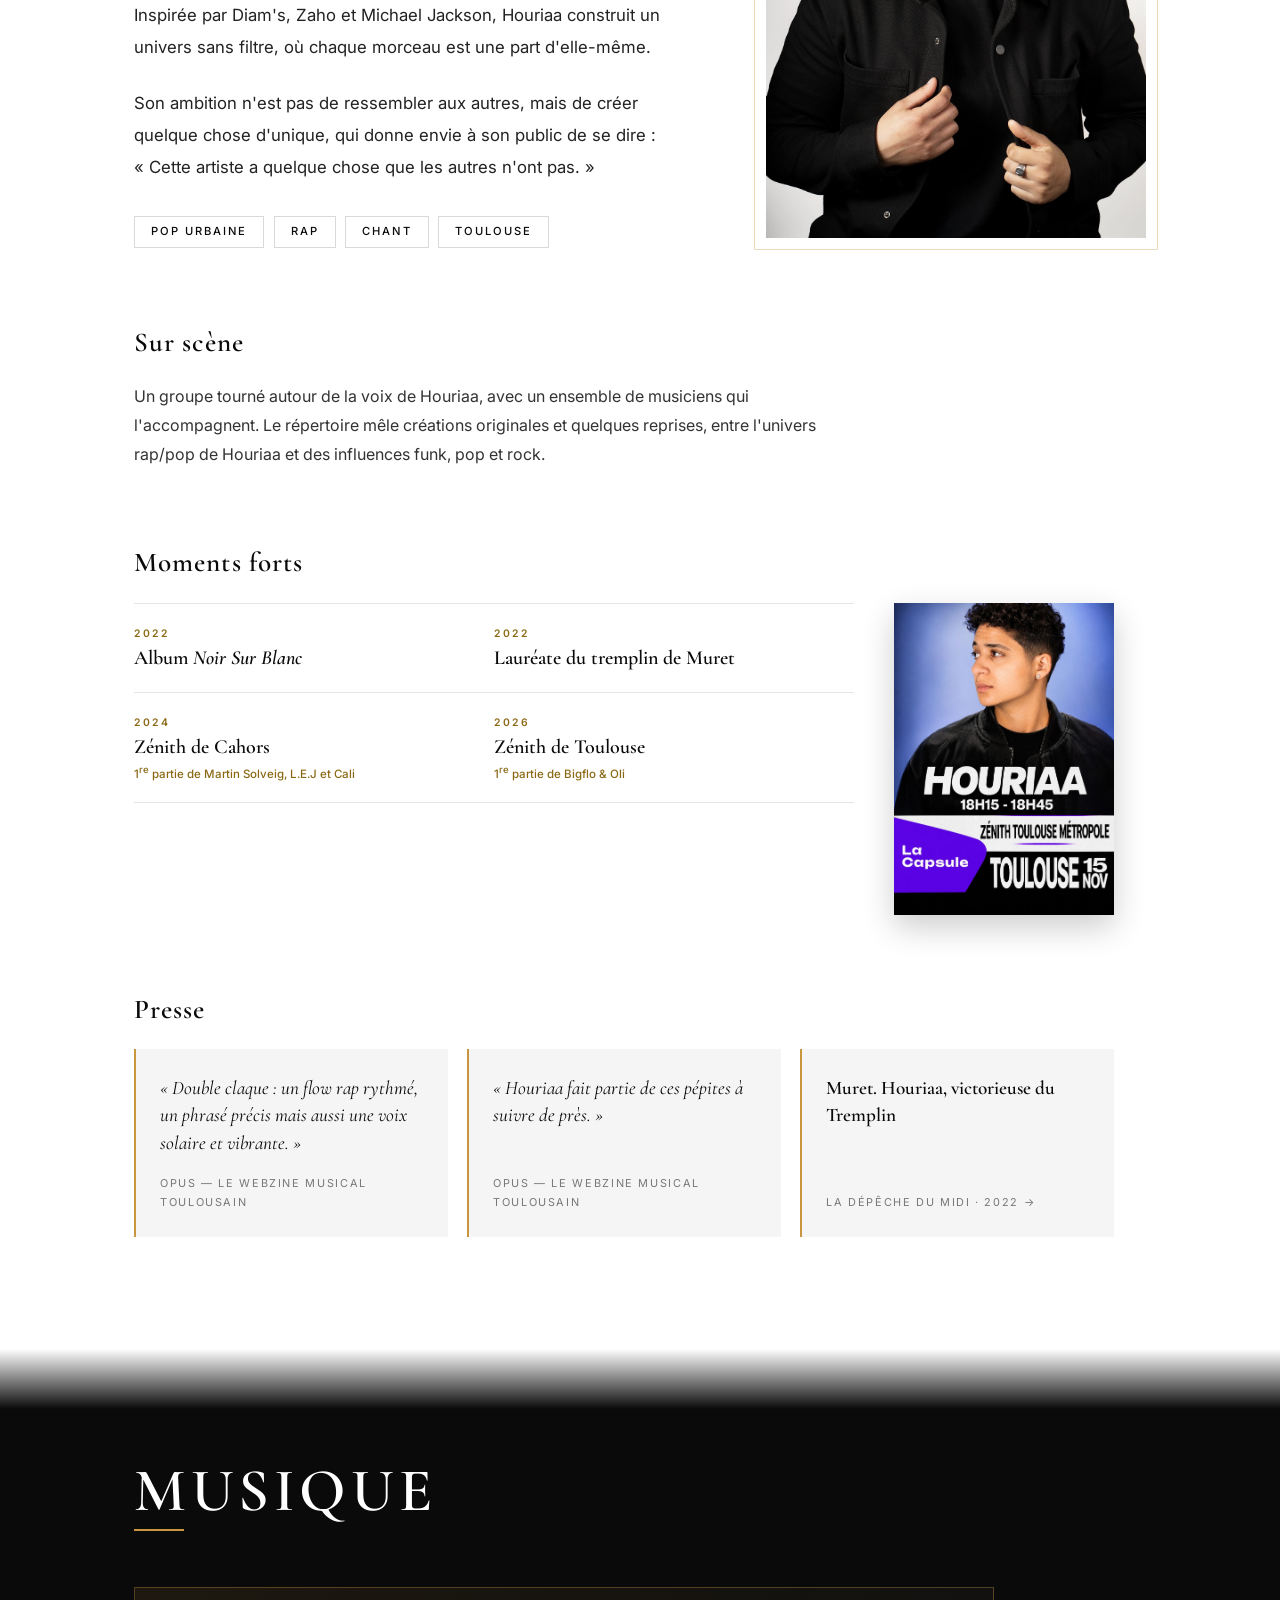
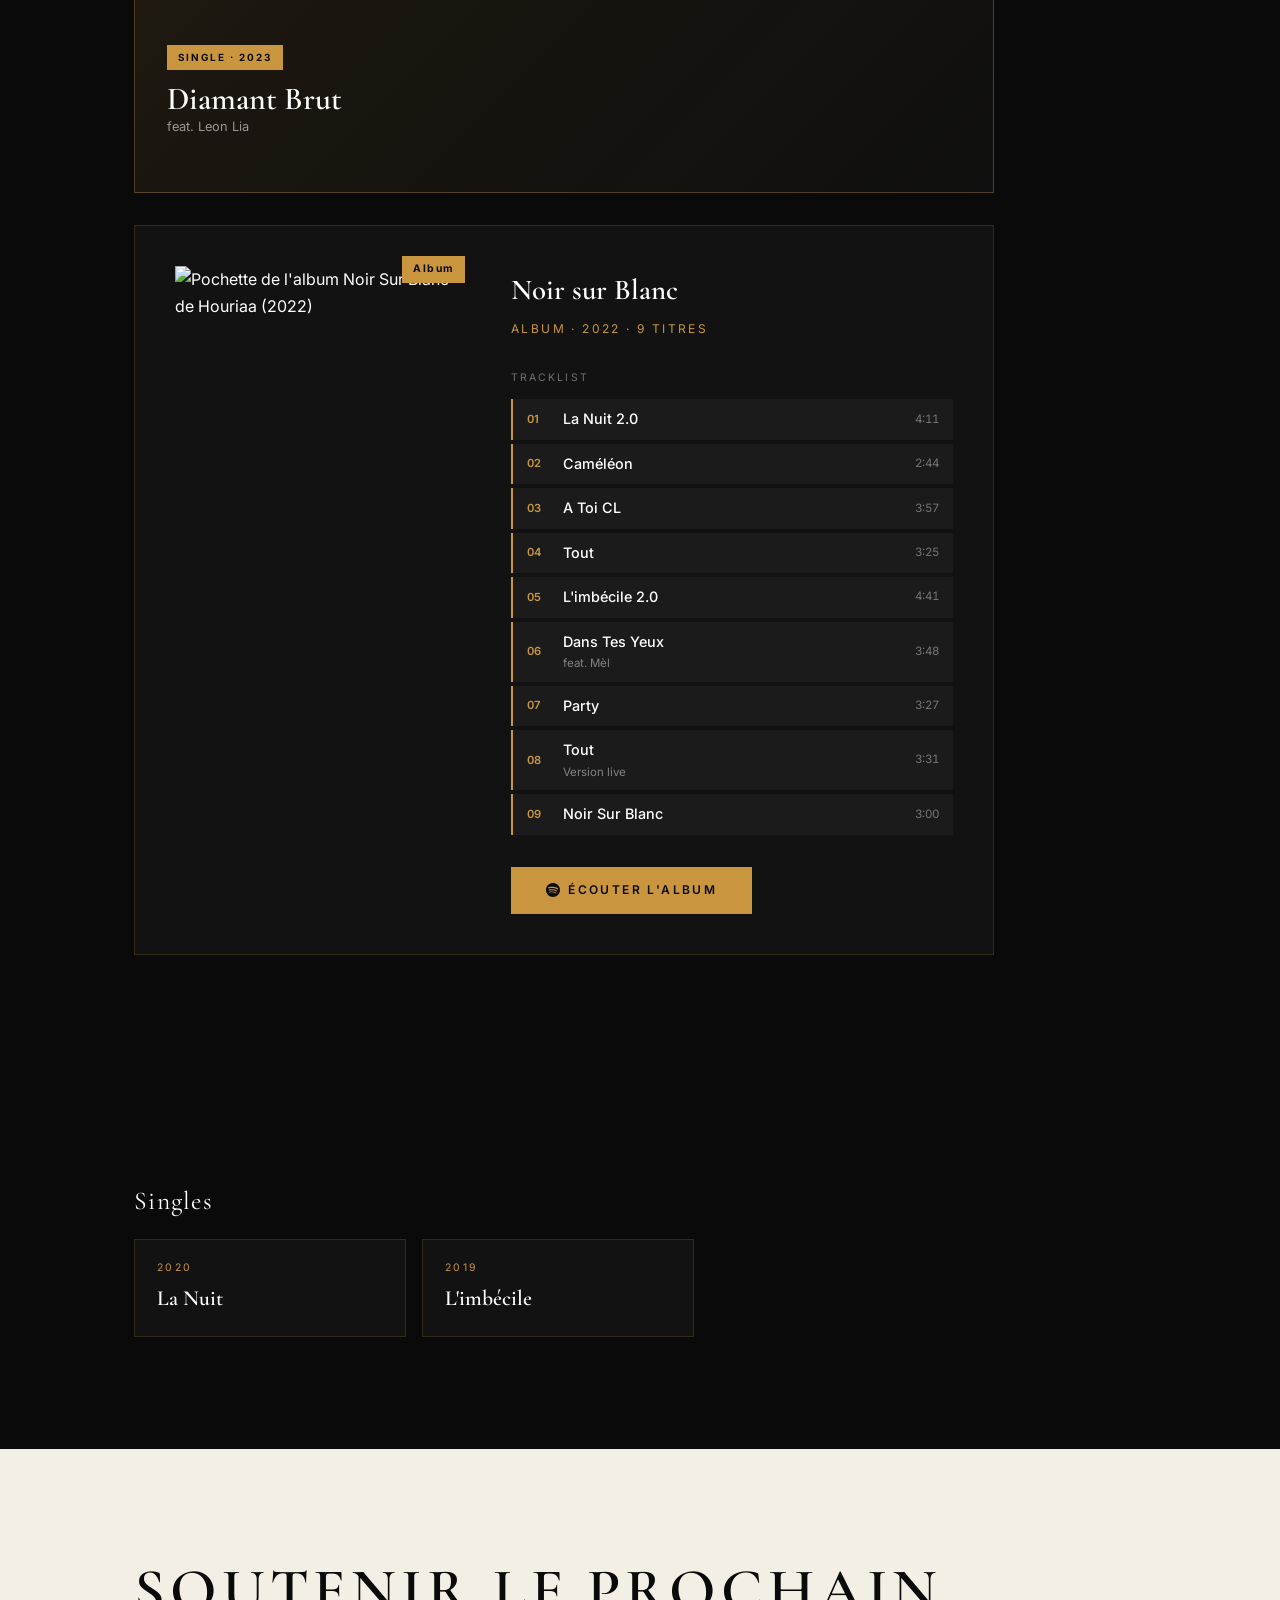
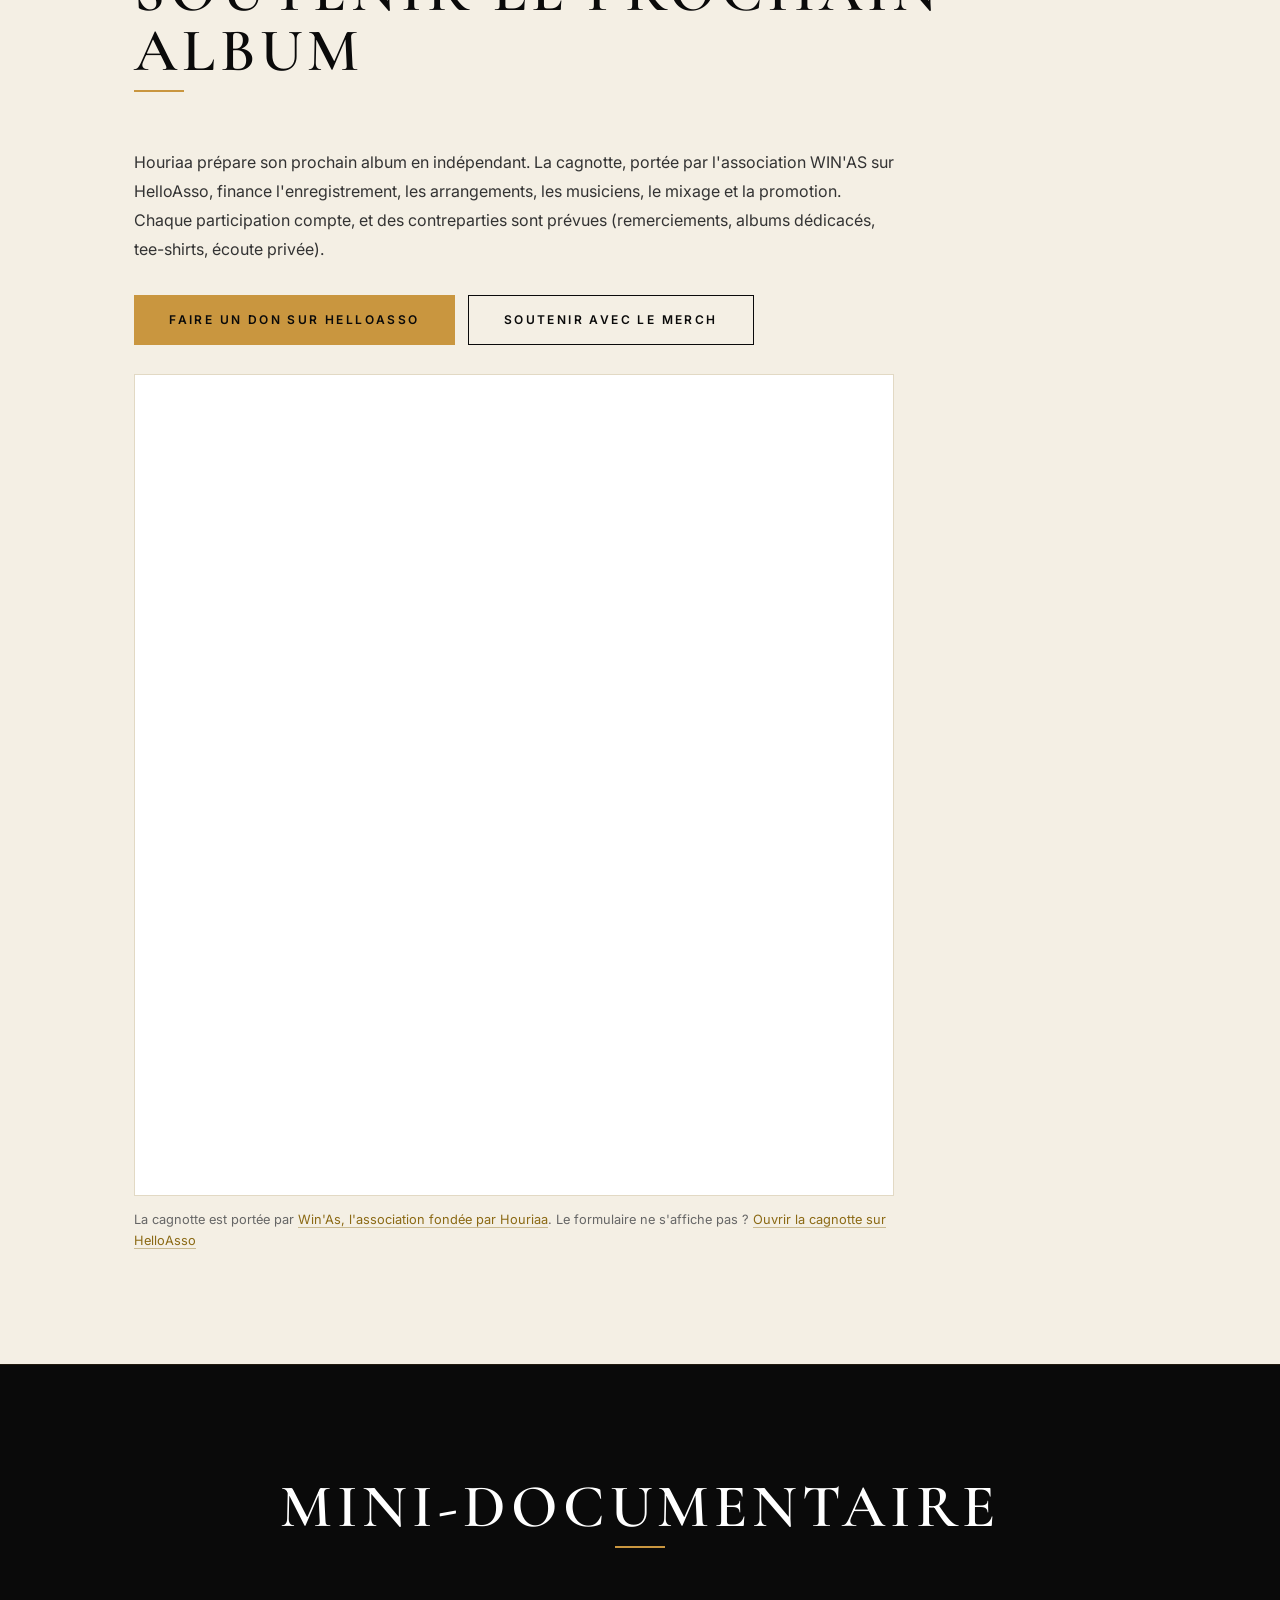
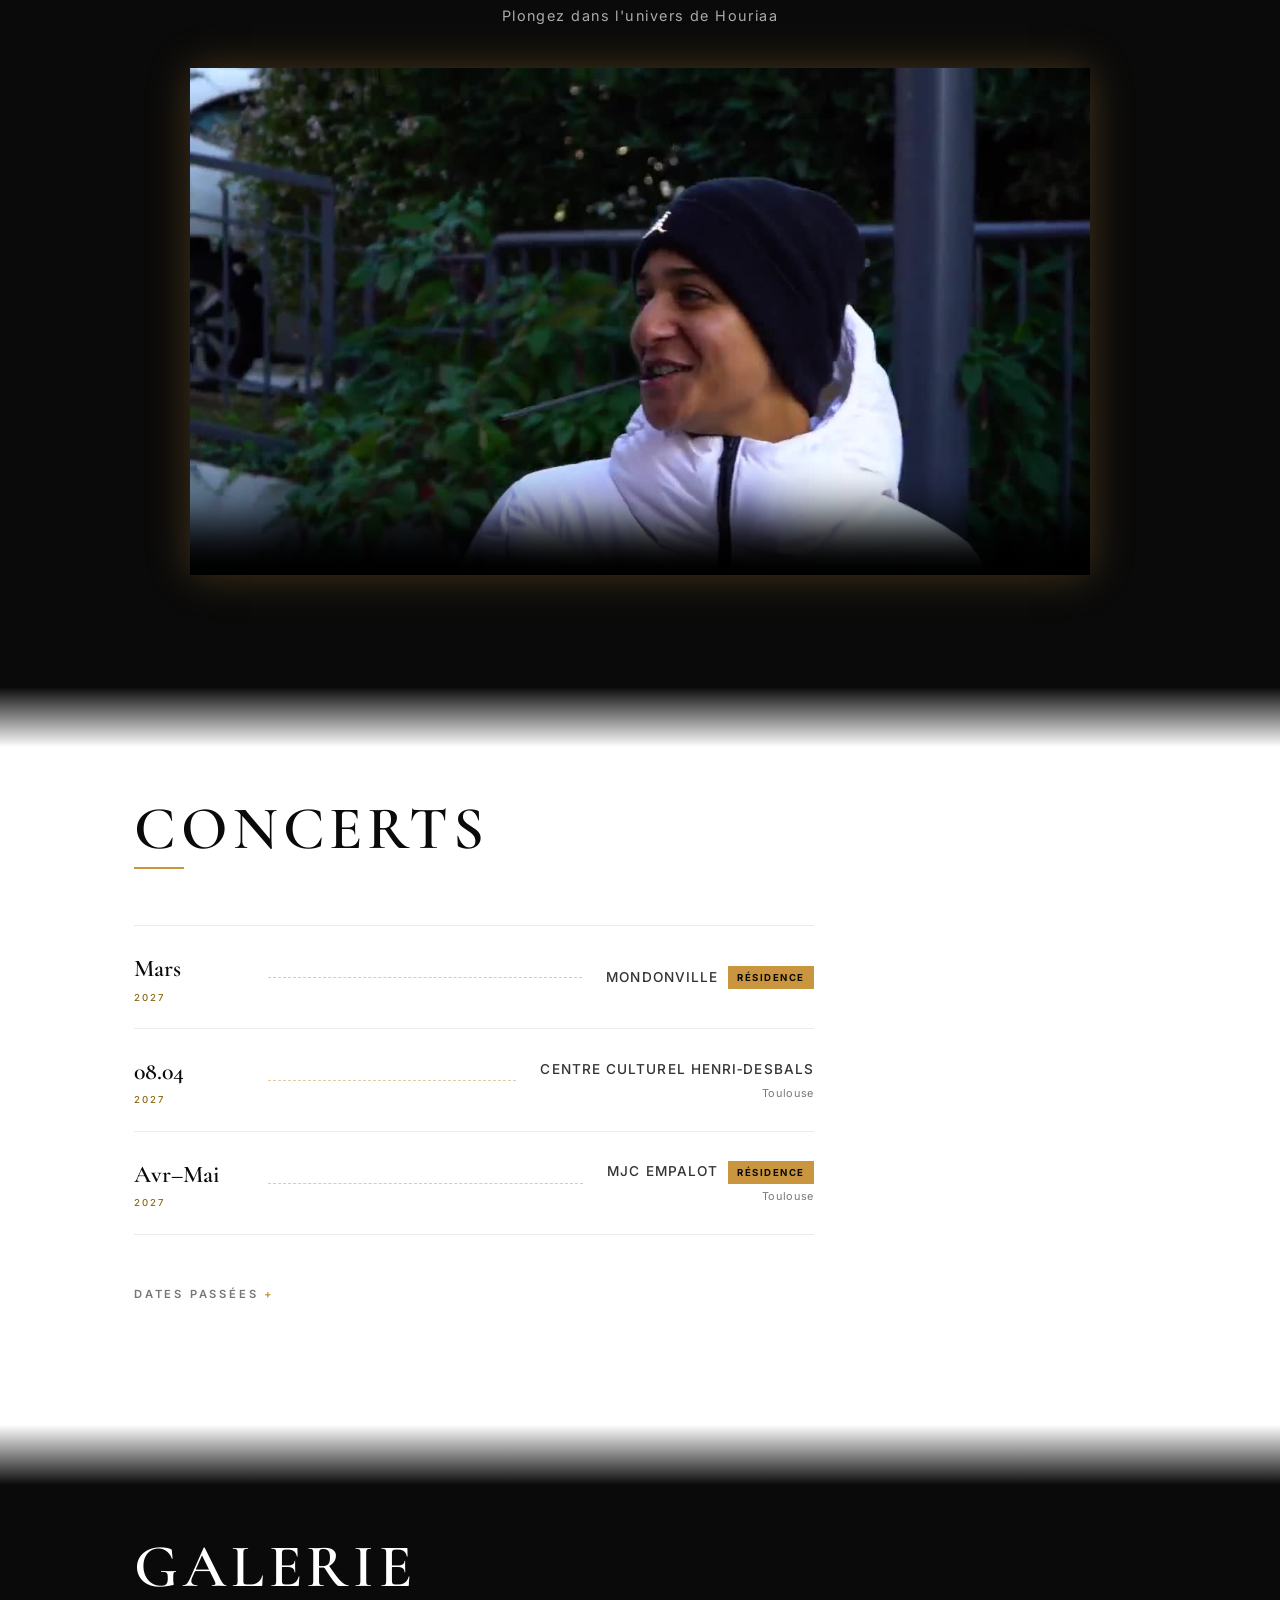
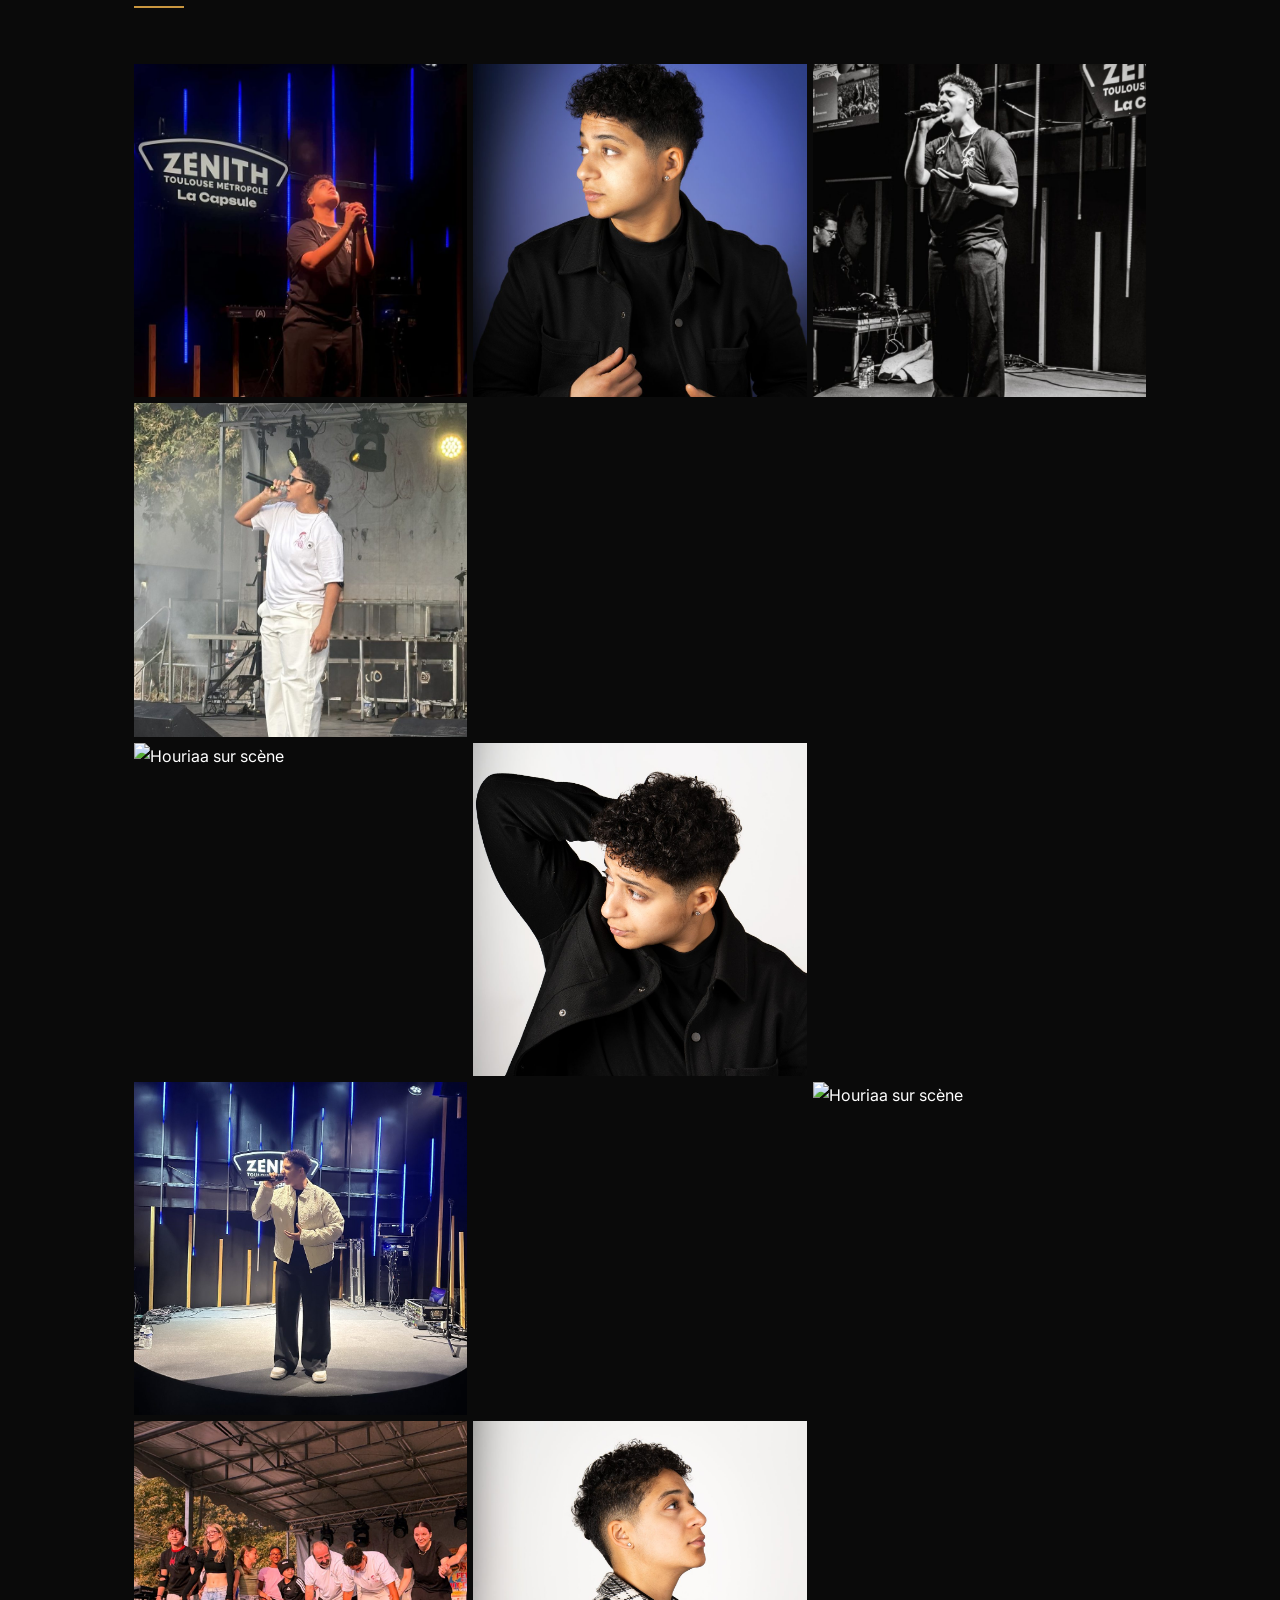
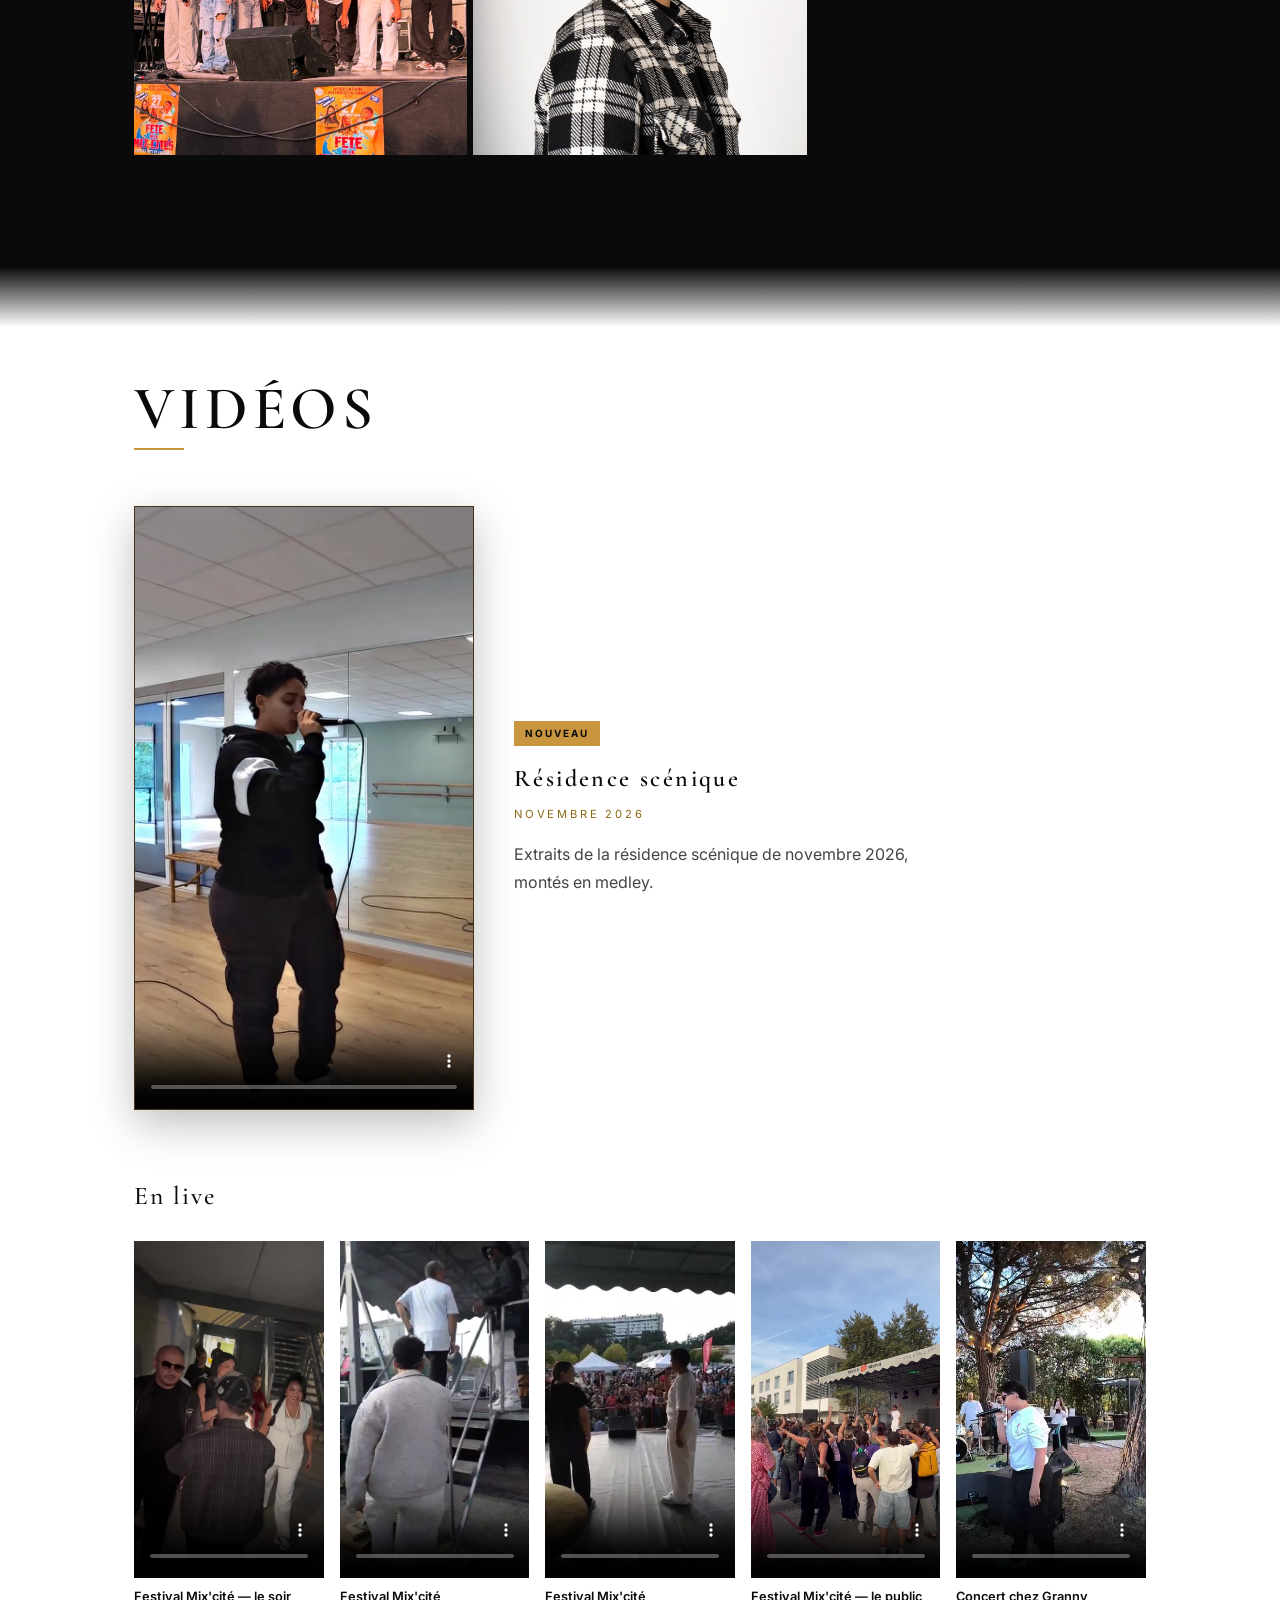
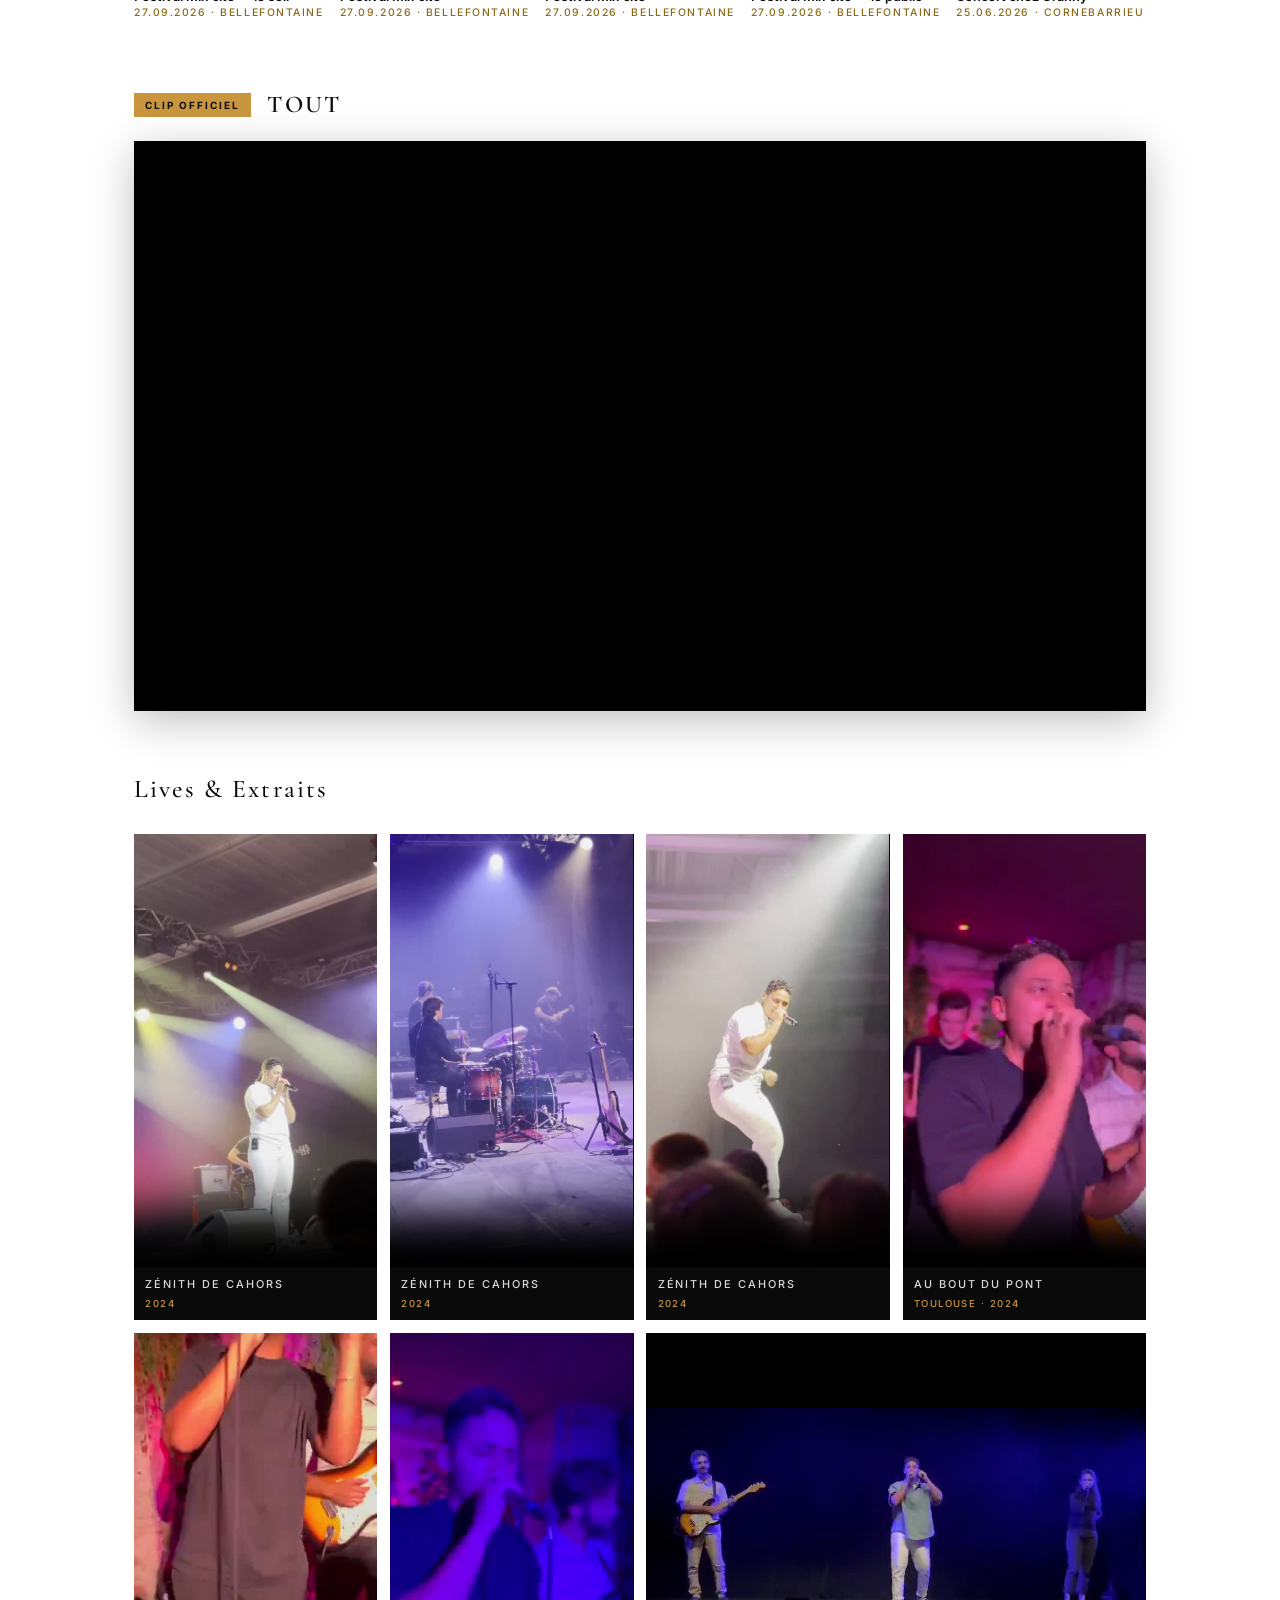
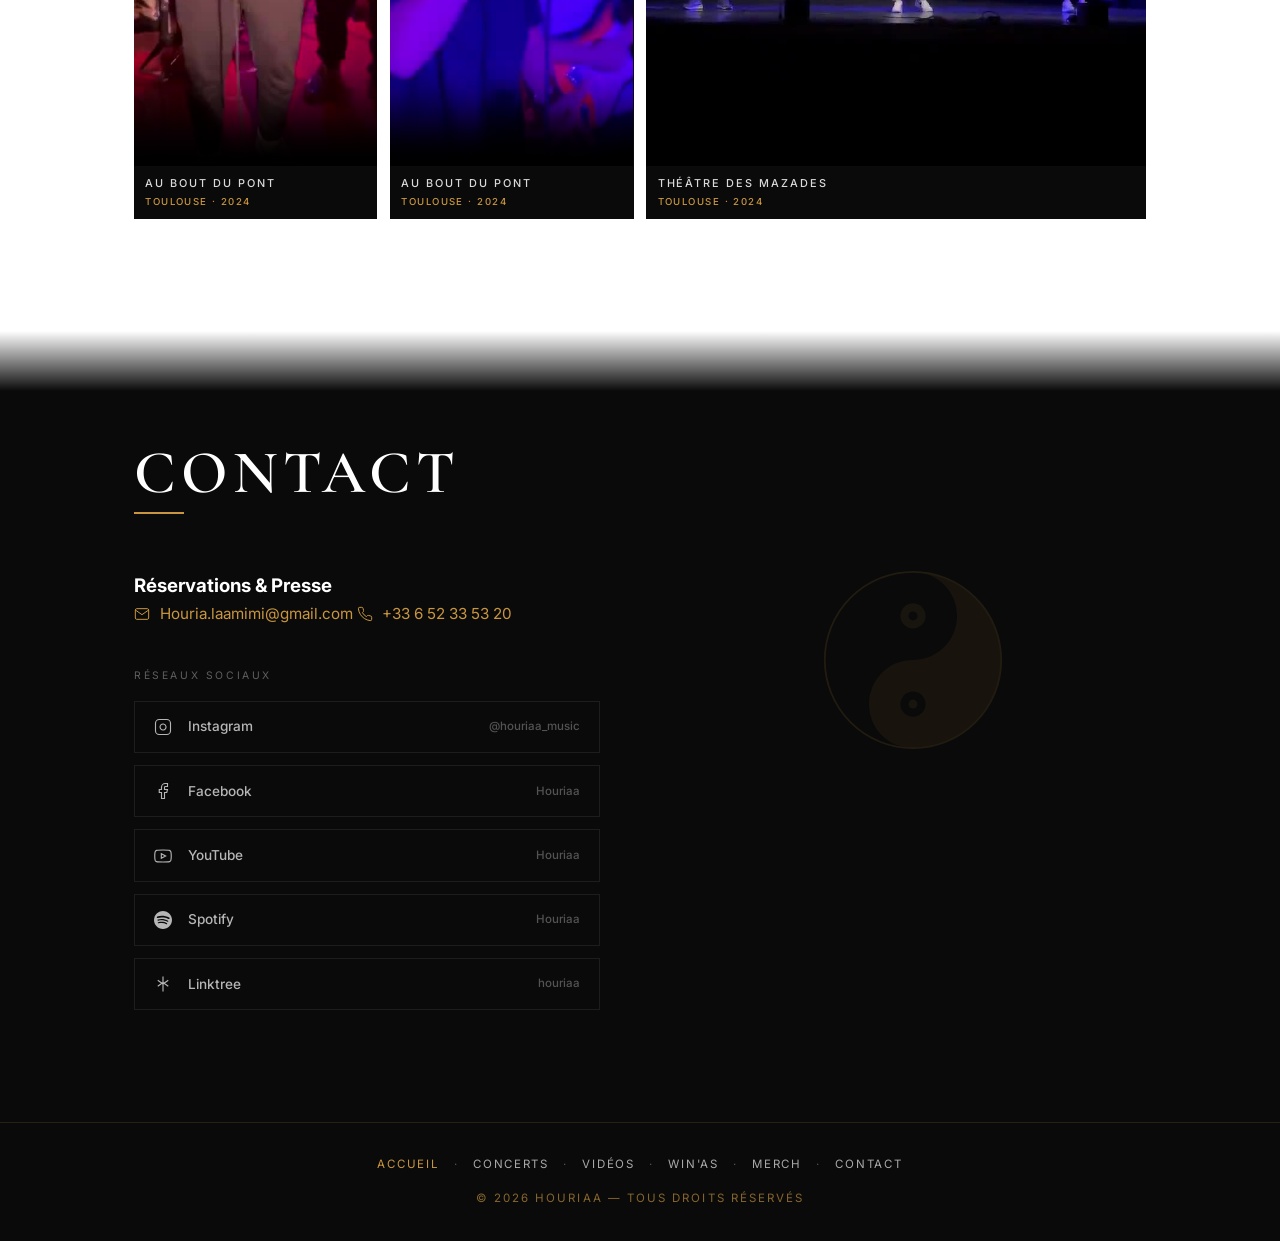
==== commit fdec3a20: "Maillage : Merch dans le menu, bouton merch dans Soutenir, liens croisés entre pages + pied de page " ====
--- a/index.html
+++ b/index.html
@@ -57,7 +57,7 @@
   <link rel="preconnect" href="https://fonts.googleapis.com" />
   <link rel="preconnect" href="https://fonts.gstatic.com" crossorigin />
   <link href="https://fonts.googleapis.com/css2?family=Cormorant+Garamond:ital,wght@0,300;0,400;0,500;0,600;0,700;1,300;1,400&family=Inter:wght@300;400;500;600&display=swap" rel="stylesheet" />
-  <link rel="stylesheet" href="css/style.css?v=13" />
+  <link rel="stylesheet" href="css/style.css?v=14" />
 </head>
 <body>
 
@@ -71,6 +71,7 @@
       <li><a href="#galerie" onclick="closeMenu()">Galerie</a></li>
       <li><a href="#videos" onclick="closeMenu()">Vidéos</a></li>
       <li><a href="#soutenir" onclick="closeMenu()">Soutenir</a></li>
+      <li><a href="merch.html">Merch</a></li>
       <li><a href="winas.html">Win'As</a></li>
       <li><a href="#contact" onclick="closeMenu()">Contact</a></li>
     </ul>
@@ -313,7 +314,10 @@
         finance l'enregistrement, les arrangements, les musiciens, le mixage et la promotion.
         Chaque participation compte, et des contreparties sont prévues (remerciements, albums dédicacés, tee-shirts, écoute privée).
       </p>
-      <a class="btn btn-primary support-cta fade-in" href="https://www.helloasso.com/associations/win-as/formulaires/2" target="_blank" rel="noopener">Faire un don sur HelloAsso</a>
+      <div class="support-ctas fade-in">
+        <a class="btn btn-primary" href="https://www.helloasso.com/associations/win-as/formulaires/2" target="_blank" rel="noopener">Faire un don sur HelloAsso</a>
+        <a class="btn btn-outline support-merch" href="merch.html">Soutenir avec le merch</a>
+      </div>
       <div class="support-widget fade-in">
         <iframe id="haWidget" title="Cagnotte HelloAsso : aidez Houriaa à donner vie à son nouvel album"
           src="https://www.helloasso.com/associations/win-as/formulaires/2/widget"
@@ -679,6 +683,7 @@
 
   <!-- ===== FOOTER ===== -->
   <footer>
+    <nav class="footer-nav" aria-label="Pages du site"><a href="index.html" aria-current="page">Accueil</a> · <a href="index.html#live">Concerts</a> · <a href="index.html#videos">Vidéos</a> · <a href="winas.html">Win'As</a> · <a href="merch.html">Merch</a> · <a href="index.html#contact">Contact</a></nav>
     <p>&copy; <span id="year">2026</span> HOURIAA &mdash; Tous droits réservés</p>
   </footer>
 
--- a/css/style.css
+++ b/css/style.css
@@ -1466,3 +1466,12 @@
   *, *::before, *::after { animation: none !important; transition: none !important; }
   .fade-in, .fade-in-left, .fade-in-right { opacity: 1 !important; transform: none !important; }
 }
+
+/* Liens entre pages */
+.footer-nav { display: flex; flex-wrap: wrap; justify-content: center; gap: 0.4rem 0.9rem; margin-bottom: 0.9rem; font-size: 0.72rem; letter-spacing: 0.15em; text-transform: uppercase; color: rgba(255,255,255,0.3); }
+.footer-nav a { color: rgba(255,255,255,0.65); }
+.footer-nav a:hover, .footer-nav a[aria-current="page"] { color: var(--gold); }
+.support-ctas { display: flex; flex-wrap: wrap; gap: 0.8rem; margin-bottom: 1.8rem; }
+.support-merch { color: var(--black) !important; border-color: var(--black) !important; }
+.support-merch:hover { background: var(--black) !important; color: var(--gold) !important; }
+@media (min-width: 1061px) and (max-width: 1240px) { .nav-links { gap: 1.4rem; } .nav-links a { font-size: 0.68rem; letter-spacing: 0.12em; } }
